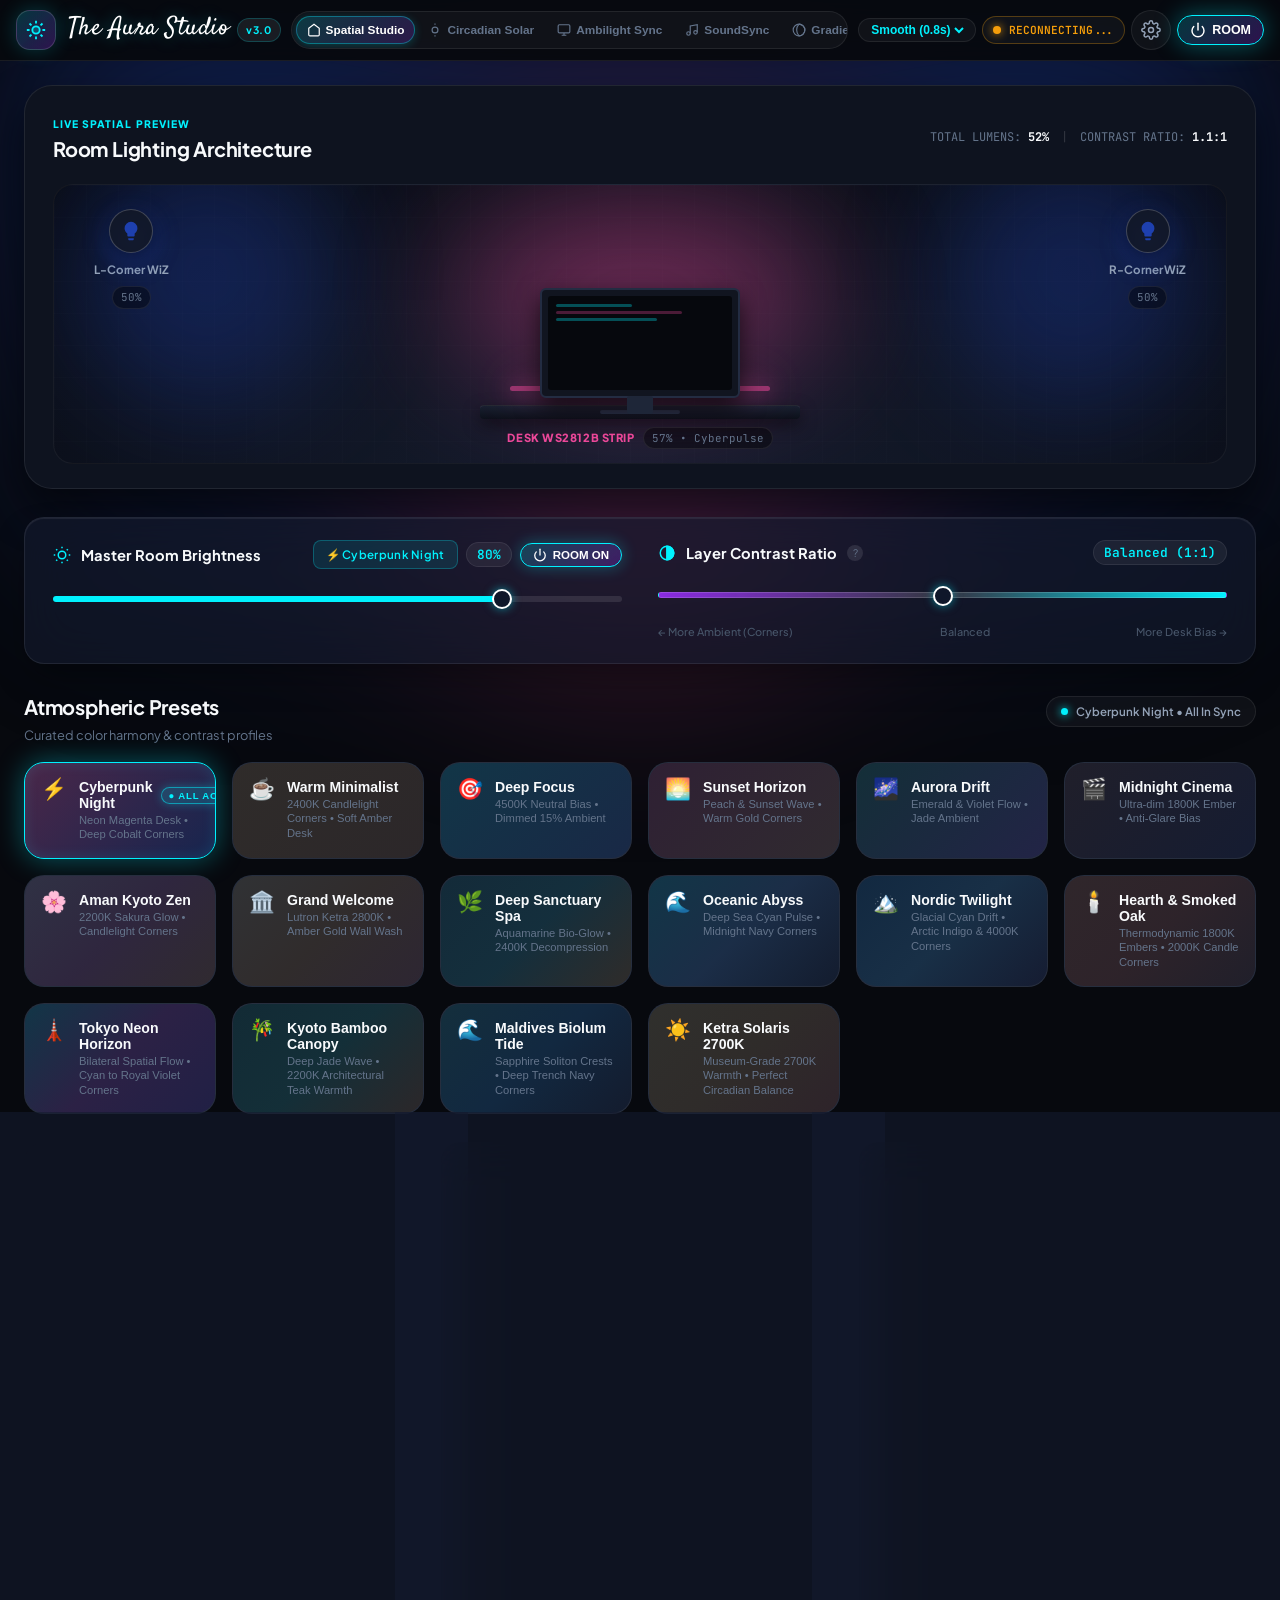
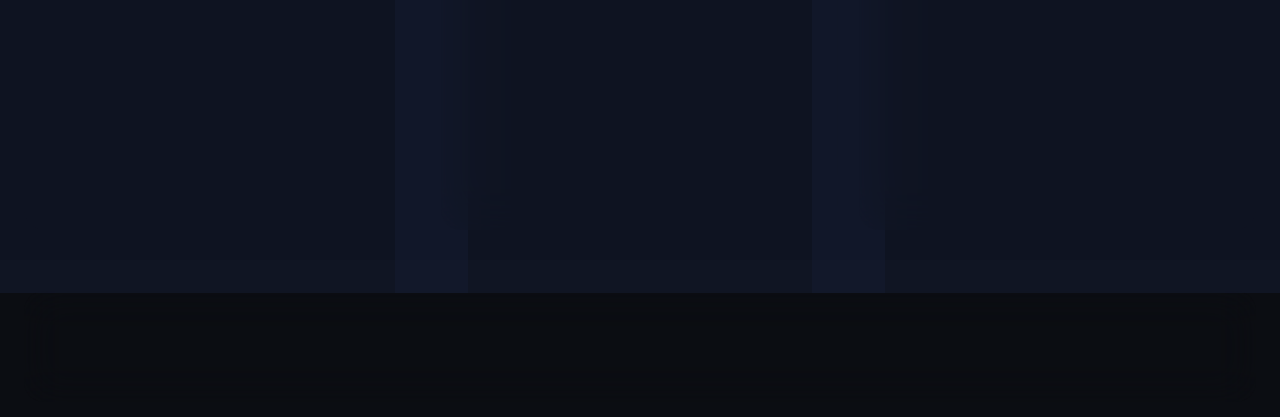
==== firmware/data/index.html @ 7df58565 "fix(mobile): optimize iPhone PWA & Home Screen web app layout, safe areas, and dock stability (v02.0" ====
<!DOCTYPE html>
<html lang="en">

<head>
  <meta charset="UTF-8">
  <meta name="viewport"
    content="width=device-width, initial-scale=1.0, maximum-scale=1.0, user-scalable=no, viewport-fit=cover">
  <meta name="apple-mobile-web-app-capable" content="yes">
  <meta name="apple-mobile-web-app-status-bar-style" content="black-translucent">
  <meta name="apple-mobile-web-app-title" content="The Aura Studio">
  <meta name="mobile-web-app-capable" content="yes">
  <meta name="format-detection" content="telephone=no">
  <meta name="theme-color" content="#07090e">
  <link rel="apple-touch-icon" href="apple-touch-icon.png">
  <link rel="apple-touch-icon-precomposed" href="apple-touch-icon-precomposed.png">
  <link rel="icon" type="image/png" sizes="192x192" href="icon-192.png">
  <link rel="manifest" href="manifest.json">
  <title>The Aura Studio // Luxury Smart Lighting Architecture</title>
  <meta name="description"
    content="The Aura Studio: Production-level smart home lighting architecture and spatial controller for ESP32 WS2812B desk strip and Philips WiZ corner bulbs. Designed by Sandy.">
  <link rel="preconnect" href="https://fonts.googleapis.com">
  <link rel="preconnect" href="https://fonts.gstatic.com" crossorigin>
  <link
    href="https://fonts.googleapis.com/css2?family=Plus+Jakarta+Sans:wght@300;400;500;600;700;800&family=JetBrains+Mono:wght@400;500;600&family=Satisfy&display=swap"
    rel="stylesheet">
  <link rel="stylesheet" href="style.css?v=02.00.001">
</head>

<body class="theme-obsidian">
  <!-- Dynamic Ambient Backdrop Glow -->
  <div id="ambient-backdrop" class="ambient-backdrop" aria-hidden="true"></div>

  <!-- Header / Navigation Bar -->
  <header class="app-header">
    <div class="brand">
      <div class="logo-mark">
        <svg viewBox="0 0 24 24" fill="none" stroke="currentColor" stroke-width="2">
          <circle cx="12" cy="12" r="4" fill="currentColor" fill-opacity="0.2" />
          <path
            d="M12 2v3m0 14v3M2 12h3m14 0h3M4.93 4.93l2.12 2.12m9.9 9.9l2.12 2.12M4.93 19.07l2.12-2.12m9.9-9.9l2.12-2.12" />
        </svg>
      </div>
      <div class="brand-text">
        <h1 class="brand-title"><span class="brand-title-text">The Aura Studio</span> <span
            class="badge-version">v3.0</span></h1>
        <p class="brand-subtitle">Spatial Lighting Architecture &bull; Designed by Sandy</p>
      </div>
    </div>

    <!-- Center Navigation Tabs for High-End Suites -->
    <nav class="suite-nav" aria-label="Feature Suites">
      <button class="suite-tab active" data-tab="studio">
        <svg viewBox="0 0 24 24" fill="none" stroke="currentColor" stroke-width="2">
          <path d="M3 9l9-7 9 7v11a2 2 0 0 1-2 2H5a2 2 0 0 1-2-2z"></path>
        </svg>
        <span class="tab-label-full">Spatial Studio</span>
        <span class="tab-label-short">Studio</span>
      </button>
      <button class="suite-tab" data-tab="circadian">
        <svg viewBox="0 0 24 24" fill="none" stroke="currentColor" stroke-width="2">
          <circle cx="12" cy="12" r="5"></circle>
          <line x1="12" y1="1" x2="12" y2="3"></line>
          <line x1="12" y1="21" x2="12" y2="23"></line>
        </svg>
        <span class="tab-label-full">Circadian Solar</span>
        <span class="tab-label-short">Circadian</span>
      </button>
      <button class="suite-tab" data-tab="ambilight">
        <svg viewBox="0 0 24 24" fill="none" stroke="currentColor" stroke-width="2">
          <rect x="2" y="3" width="20" height="14" rx="2" ry="2"></rect>
          <line x1="8" y1="21" x2="16" y2="21"></line>
          <line x1="12" y1="17" x2="12" y2="21"></line>
        </svg>
        <span class="tab-label-full">Ambilight Sync</span>
        <span class="tab-label-short">Ambilight</span>
      </button>
      <button class="suite-tab" data-tab="soundsync">
        <svg viewBox="0 0 24 24" fill="none" stroke="currentColor" stroke-width="2">
          <path d="M9 18V5l12-2v13"></path>
          <circle cx="6" cy="18" r="3"></circle>
          <circle cx="18" cy="16" r="3"></circle>
        </svg>
        <span class="tab-label-full">SoundSync</span>
        <span class="tab-label-short">Sound</span>
      </button>
      <button class="suite-tab" data-tab="gradients">
        <svg viewBox="0 0 24 24" fill="none" stroke="currentColor" stroke-width="2">
          <circle cx="12" cy="12" r="10"></circle>
          <path d="M12 2a14.5 14.5 0 0 0 0 20 10 10 0 0 0 0-20"></path>
        </svg>
        <span class="tab-label-full">Gradient Lab</span>
        <span class="tab-label-short">Gradients</span>
      </button>
      <button class="suite-tab" data-tab="rhythm">
        <svg viewBox="0 0 24 24" fill="none" stroke="currentColor" stroke-width="2">
          <circle cx="12" cy="12" r="10"></circle>
          <polyline points="12 6 12 12 16 14"></polyline>
        </svg>
        <span class="tab-label-full">Focus Rhythm</span>
        <span class="tab-label-short">Focus</span>
      </button>
    </nav>

    <div class="header-status-panel">
      <!-- Transition Timing Preset -->
      <div class="transition-pill-wrap" title="Lutron Ketra-style Smooth Transition Duration">
        <span class="pill-label">FADE:</span>
        <select id="select-transition-speed" class="pill-select">
          <option value="0">Instant (0s)</option>
          <option value="400">Snappy (0.4s)</option>
          <option value="800" selected>Smooth (0.8s)</option>
          <option value="2500">Cinema (2.5s)</option>
          <option value="8000">Sunset (8s)</option>
        </select>
      </div>

      <!-- Connection Status Badge -->
      <div id="connection-badge" class="status-chip connected" title="ESP32 Hub Connection">
        <span class="status-dot"></span>
        <span id="connection-text" class="status-label">ESP32 ONLINE</span>
      </div>

      <!-- Settings / WiZ Scanner Button -->
      <button id="btn-open-settings" class="icon-btn" aria-label="Open WiZ Discovery and Network Settings">
        <svg viewBox="0 0 24 24" fill="none" stroke="currentColor" stroke-width="1.8" stroke-linecap="round"
          stroke-linejoin="round">
          <circle cx="12" cy="12" r="3"></circle>
          <path
            d="M19.4 15a1.65 1.65 0 0 0 .33 1.82l.06.06a2 2 0 0 1 0 2.83 2 2 0 0 1-2.83 0l-.06-.06a1.65 1.65 0 0 0-1.82-.33 1.65 1.65 0 0 0-1 1.51V21a2 2 0 0 1-2 2 2 2 0 0 1-2-2v-.09A1.65 1.65 0 0 0 9 19.4a1.65 1.65 0 0 0-1.82.33l-.06.06a2 2 0 0 1-2.83 0 2 2 0 0 1 0-2.83l.06-.06a1.65 1.65 0 0 0 .33-1.82 1.65 1.65 0 0 0-1.51-1H3a2 2 0 0 1-2-2 2 2 0 0 1 2-2h.09A1.65 1.65 0 0 0 4.6 9a1.65 1.65 0 0 0-.33-1.82l-.06-.06a2 2 0 0 1 0-2.83 2 2 0 0 1 2.83 0l.06.06a1.65 1.65 0 0 0 1.82.33H9a1.65 1.65 0 0 0 1-1.51V3a2 2 0 0 1 2-2 2 2 0 0 1 2 2v.09a1.65 1.65 0 0 0 1 1.51 1.65 1.65 0 0 0 1.82-.33l.06-.06a2 2 0 0 1 2.83 0 2 2 0 0 1 0 2.83l-.06.06a1.65 1.65 0 0 0-.33 1.82V9a1.65 1.65 0 0 0 1.51 1H21a2 2 0 0 1 2 2 2 2 0 0 1-2 2h-.09a1.65 1.65 0 0 0-1.51 1z">
          </path>
        </svg>
      </button>

      <!-- Master Power Button -->
      <button id="btn-master-power" class="master-power-btn active" aria-label="Toggle All Lights">
        <svg viewBox="0 0 24 24" fill="none" stroke="currentColor" stroke-width="2.2" stroke-linecap="round"
          stroke-linejoin="round">
          <path d="M18.36 6.64a9 9 0 1 1-12.73 0"></path>
          <line x1="12" y1="2" x2="12" y2="12"></line>
        </svg>
        <span>ROOM</span>
      </button>
    </div>
  </header>

  <!-- Main Container -->
  <main class="app-layout">

    <!-- ====================================================================
         VIEW 1: SPATIAL STUDIO (Primary Architectural Room View)
         ==================================================================== -->
    <div id="view-studio" class="tab-view active">
      <!-- Top Section: Interactive Spatial Room Visualizer -->
      <section class="spatial-card" aria-label="Spatial Room Lighting Preview">
        <div class="spatial-header">
          <div class="spatial-title-group">
            <span class="spatial-badge">LIVE SPATIAL PREVIEW</span>
            <h2 class="section-title">Room Lighting Architecture</h2>
          </div>
          <div class="spatial-telemetry">
            <span id="telemetry-lux" class="mono-stat">TOTAL LUMENS: <strong>84%</strong></span>
            <span class="stat-divider">|</span>
            <span id="telemetry-contrast" class="mono-stat">CONTRAST RATIO: <strong>1.4:1</strong></span>
          </div>
        </div>

        <!-- Interactive 2.5D Room Viewport -->
        <div id="room-viewport" class="room-viewport">
          <!-- Room Walls & Corner Auras -->
          <div class="room-back-wall"></div>
          <div id="glow-corner-left" class="corner-aura aura-left"></div>
          <div id="glow-corner-right" class="corner-aura aura-right"></div>
          <div id="glow-desk-bias" class="desk-bias-aura"></div>

          <!-- Left WiZ Fixture -->
          <div id="fixture-wiz-left" class="room-fixture fixture-left" data-device="wiz-left">
            <div class="fixture-glow-source"></div>
            <div class="fixture-icon">
              <svg viewBox="0 0 24 24" fill="currentColor">
                <path
                  d="M12 2a7 7 0 0 0-7 7c0 2.38 1.19 4.47 3 5.74V17a1 1 0 0 0 1 1h6a1 1 0 0 0 1-1v-2.26c1.81-1.27 3-3.36 3-5.74a7 7 0 0 0-7-7zM9 21a1 1 0 0 0 1 1h4a1 1 0 0 0 1-1v-1H9v1z" />
              </svg>
            </div>
            <span class="fixture-label">L-Corner WiZ</span>
            <span id="badge-wiz-left-val" class="fixture-value">75%</span>
          </div>

          <!-- Right WiZ Fixture -->
          <div id="fixture-wiz-right" class="room-fixture fixture-right" data-device="wiz-right">
            <div class="fixture-glow-source"></div>
            <div class="fixture-icon">
              <svg viewBox="0 0 24 24" fill="currentColor">
                <path
                  d="M12 2a7 7 0 0 0-7 7c0 2.38 1.19 4.47 3 5.74V17a1 1 0 0 0 1 1h6a1 1 0 0 0 1-1v-2.26c1.81-1.27 3-3.36 3-5.74a7 7 0 0 0-7-7zM9 21a1 1 0 0 0 1 1h4a1 1 0 0 0 1-1v-1H9v1z" />
              </svg>
            </div>
            <span class="fixture-label">R-Corner WiZ</span>
            <span id="badge-wiz-right-val" class="fixture-value">75%</span>
          </div>

          <!-- Center Desk Setup (Monitor + WS2812B Strip) -->
          <div id="fixture-desk" class="room-desk-station" data-device="desk-strip">
            <div class="monitor-frame">
              <div class="monitor-screen">
                <div class="screen-code-lines">
                  <span class="line-1"></span>
                  <span class="line-2"></span>
                  <span class="line-3"></span>
                </div>
              </div>
              <div class="monitor-stand"></div>
            </div>
            <!-- Addressable Strip Representation -->
            <div id="virtual-led-strip" class="virtual-led-strip" title="WS2812B Strip: LED 1 [0] (Left Lamp) ➔ LED 60 [59] (Right Lamp)"></div>
            <div class="desk-surface">
              <div class="keyboard-mock"></div>
            </div>
            <div class="fixture-tag">
              <span class="tag-title">DESK WS2812B STRIP</span>
              <span id="badge-desk-val" class="fixture-value">85% • Cyberpulse</span>
            </div>
          </div>
        </div>
      </section>

      <!-- Master Controls: Master Dimmer & Contrast Ratio -->
      <section class="master-controls-bar glass-panel">
        <div class="master-control-group">
          <div class="control-header">
            <div class="control-label-wrap">
              <svg class="control-icon" viewBox="0 0 24 24" fill="none" stroke="currentColor" stroke-width="2">
                <circle cx="12" cy="12" r="5"></circle>
                <line x1="12" y1="1" x2="12" y2="3"></line>
                <line x1="12" y1="21" x2="12" y2="23"></line>
                <line x1="4.22" y1="4.22" x2="5.64" y2="5.64"></line>
                <line x1="18.36" y1="18.36" x2="19.78" y2="19.78"></line>
                <line x1="1" y1="12" x2="3" y2="12"></line>
                <line x1="21" y1="12" x2="23" y2="12"></line>
                <line x1="4.22" y1="19.78" x2="5.64" y2="18.36"></line>
                <line x1="18.36" y1="5.64" x2="19.78" y2="4.22"></line>
              </svg>
              <span class="control-title">Master Room Brightness</span>
            </div>
            <div class="master-header-actions">
              <span id="hero-atmosphere-badge" class="hero-atmosphere-badge">⚡ Cyberpunk Night</span>
              <span id="val-master-brightness" class="control-val-badge">80%</span>
              <button type="button" id="btn-room-power-card" class="room-power-pill active" title="Toggle Room Power"
                aria-label="Toggle Room Lighting">
                <svg viewBox="0 0 24 24" fill="none" stroke="currentColor" stroke-width="2.2" stroke-linecap="round"
                  stroke-linejoin="round">
                  <path d="M18.36 6.64a9 9 0 1 1-12.73 0"></path>
                  <line x1="12" y1="2" x2="12" y2="12"></line>
                </svg>
                <span id="label-room-power-card">ROOM ON</span>
              </button>
            </div>
          </div>
          <div class="slider-wrapper">
            <input type="range" id="slider-master-brightness" class="custom-range" min="0" max="100" value="80"
              aria-label="Master Room Brightness">
          </div>
        </div>

        <div class="master-control-group">
          <div class="control-header">
            <div class="control-label-wrap">
              <svg class="control-icon" viewBox="0 0 24 24" fill="none" stroke="currentColor" stroke-width="2">
                <circle cx="12" cy="12" r="9"></circle>
                <path d="M12 3v18"></path>
                <path d="M12 3a9 9 0 0 1 0 18z" fill="currentColor"></path>
              </svg>
              <span class="control-title">Layer Contrast Ratio</span>
              <span class="tooltip-hint"
                title="Balances the ratio between ambient wall bounce (Corner WiZ) and direct desk bias lighting.">?</span>
            </div>
            <span id="val-master-contrast" class="control-val-badge">Balanced (1:1)</span>
          </div>
          <div class="slider-wrapper">
            <input type="range" id="slider-master-contrast" class="custom-range range-bipolar" min="-50" max="50"
              value="0" aria-label="Layer Contrast Ratio">
            <div class="slider-sublabels">
              <span>&larr; More Ambient (Corners)</span>
              <span>Balanced</span>
              <span>More Desk Bias &rarr;</span>
            </div>
          </div>
        </div>
      </section>

      <!-- Curated Aesthetic Mood Scenes (One-Tap Presets) -->
      <section class="scenes-deck" aria-label="Aesthetic Lighting Presets">
        <div class="deck-header">
          <div class="deck-header-left">
            <h2 class="section-title">Atmospheric Presets</h2>
            <span class="deck-subtitle">Curated color harmony &amp; contrast profiles</span>
          </div>
          <div id="deck-active-status" class="deck-active-status">
            <span class="active-status-dot"></span>
            <span id="deck-active-label" class="deck-active-label">Cyberpunk Night &bull; All In Sync</span>
          </div>
        </div>
        <div class="scenes-grid">
          <!-- Preset 1: Cyberpunk -->
          <button class="scene-card active" data-preset="cyberpunk" id="scene-cyberpunk">
            <div class="scene-gradient scene-grad-cyberpunk"></div>
            <div class="scene-content">
              <div class="scene-icon">⚡</div>
              <div class="scene-info">
                <div class="scene-title-row">
                  <h3 class="scene-name">Cyberpunk Night</h3>
                  <span class="scene-match-badge badge-all">● ALL ACTIVE</span>
                </div>
                <p class="scene-desc">Neon Magenta Desk &bull; Deep Cobalt Corners</p>
              </div>
            </div>
          </button>

          <!-- Preset 2: Warm Minimalist -->
          <button class="scene-card" data-preset="warm-minimal" id="scene-warm-minimal">
            <div class="scene-gradient scene-grad-warm"></div>
            <div class="scene-content">
              <div class="scene-icon">☕</div>
              <div class="scene-info">
                <div class="scene-title-row">
                  <h3 class="scene-name">Warm Minimalist</h3>
                  <span class="scene-match-badge hidden"></span>
                </div>
                <p class="scene-desc">2400K Candlelight Corners &bull; Soft Amber Desk</p>
              </div>
            </div>
          </button>

          <!-- Preset 3: Deep Focus -->
          <button class="scene-card" data-preset="deep-focus" id="scene-deep-focus">
            <div class="scene-gradient scene-grad-focus"></div>
            <div class="scene-content">
              <div class="scene-icon">🎯</div>
              <div class="scene-info">
                <div class="scene-title-row">
                  <h3 class="scene-name">Deep Focus</h3>
                  <span class="scene-match-badge hidden"></span>
                </div>
                <p class="scene-desc">4500K Neutral Bias &bull; Dimmed 15% Ambient</p>
              </div>
            </div>
          </button>

          <!-- Preset 4: Sunset Horizon -->
          <button class="scene-card" data-preset="sunset" id="scene-sunset">
            <div class="scene-gradient scene-grad-sunset"></div>
            <div class="scene-content">
              <div class="scene-icon">🌅</div>
              <div class="scene-info">
                <div class="scene-title-row">
                  <h3 class="scene-name">Sunset Horizon</h3>
                  <span class="scene-match-badge hidden"></span>
                </div>
                <p class="scene-desc">Peach & Sunset Wave &bull; Warm Gold Corners</p>
              </div>
            </div>
          </button>

          <!-- Preset 5: Aurora Borealis -->
          <button class="scene-card" data-preset="aurora" id="scene-aurora">
            <div class="scene-gradient scene-grad-aurora"></div>
            <div class="scene-content">
              <div class="scene-icon">🌌</div>
              <div class="scene-info">
                <div class="scene-title-row">
                  <h3 class="scene-name">Aurora Drift</h3>
                  <span class="scene-match-badge hidden"></span>
                </div>
                <p class="scene-desc">Emerald &amp; Violet Flow &bull; Jade Ambient</p>
              </div>
            </div>
          </button>

          <!-- Preset 6: Midnight Cinema -->
          <button class="scene-card" data-preset="cinema" id="scene-cinema">
            <div class="scene-gradient scene-grad-cinema"></div>
            <div class="scene-content">
              <div class="scene-icon">🎬</div>
              <div class="scene-info">
                <div class="scene-title-row">
                  <h3 class="scene-name">Midnight Cinema</h3>
                  <span class="scene-match-badge hidden"></span>
                </div>
                <p class="scene-desc">Ultra-dim 1800K Ember &bull; Anti-Glare Bias</p>
              </div>
            </div>
          </button>

          <!-- Preset 7: Aman Kyoto Zen Sanctuary -->
          <button class="scene-card" data-preset="zen-sanctuary" id="scene-zen-sanctuary">
            <div class="scene-gradient scene-grad-zen"></div>
            <div class="scene-content">
              <div class="scene-icon">🌸</div>
              <div class="scene-info">
                <div class="scene-title-row">
                  <h3 class="scene-name">Aman Kyoto Zen</h3>
                  <span class="scene-match-badge hidden"></span>
                </div>
                <p class="scene-desc">2200K Sakura Glow &bull; Candlelight Corners</p>
              </div>
            </div>
          </button>

          <!-- Preset 8: Grand Welcome (Lutron Ketra) -->
          <button class="scene-card" data-preset="grand-welcome" id="scene-grand-welcome">
            <div class="scene-gradient scene-grad-welcome"></div>
            <div class="scene-content">
              <div class="scene-icon">🏛️</div>
              <div class="scene-info">
                <div class="scene-title-row">
                  <h3 class="scene-name">Grand Welcome</h3>
                  <span class="scene-match-badge hidden"></span>
                </div>
                <p class="scene-desc">Lutron Ketra 2800K &bull; Amber Gold Wall Wash</p>
              </div>
            </div>
          </button>

          <!-- Preset 9: Deep Sanctuary Spa -->
          <button class="scene-card" data-preset="bio-spa" id="scene-bio-spa">
            <div class="scene-gradient scene-grad-spa"></div>
            <div class="scene-content">
              <div class="scene-icon">🌿</div>
              <div class="scene-info">
                <div class="scene-title-row">
                  <h3 class="scene-name">Deep Sanctuary Spa</h3>
                  <span class="scene-match-badge hidden"></span>
                </div>
                <p class="scene-desc">Aquamarine Bio-Glow &bull; 2400K Decompression</p>
              </div>
            </div>
          </button>

          <!-- Preset 10: Oceanic Abyss -->
          <button class="scene-card" data-preset="ocean-abyss" id="scene-ocean-abyss">
            <div class="scene-gradient scene-grad-ocean"></div>
            <div class="scene-content">
              <div class="scene-icon">🌊</div>
              <div class="scene-info">
                <div class="scene-title-row">
                  <h3 class="scene-name">Oceanic Abyss</h3>
                  <span class="scene-match-badge hidden"></span>
                </div>
                <p class="scene-desc">Deep Sea Cyan Pulse &bull; Midnight Navy Corners</p>
              </div>
            </div>
          </button>

          <!-- Preset 11: Nordic Twilight -->
          <button class="scene-card" data-preset="nordic-twilight" id="scene-nordic-twilight">
            <div class="scene-gradient scene-grad-nordic"></div>
            <div class="scene-content">
              <div class="scene-icon">🏔️</div>
              <div class="scene-info">
                <div class="scene-title-row">
                  <h3 class="scene-name">Nordic Twilight</h3>
                  <span class="scene-match-badge hidden"></span>
                </div>
                <p class="scene-desc">Glacial Cyan Drift &bull; Arctic Indigo &amp; 4000K Corners</p>
              </div>
            </div>
          </button>

          <!-- Preset 12: Hearth & Smoked Oak -->
          <button class="scene-card" data-preset="ember-candle" id="scene-ember-candle">
            <div class="scene-gradient scene-grad-hearth"></div>
            <div class="scene-content">
              <div class="scene-icon">🕯️</div>
              <div class="scene-info">
                <div class="scene-title-row">
                  <h3 class="scene-name">Hearth &amp; Smoked Oak</h3>
                  <span class="scene-match-badge hidden"></span>
                </div>
                <p class="scene-desc">Thermodynamic 1800K Embers &bull; 2000K Candle Corners</p>
              </div>
            </div>
          </button>

          <!-- Preset 13: Tokyo Neon Horizon -->
          <button class="scene-card" data-preset="tokyo-dusk" id="scene-tokyo-dusk">
            <div class="scene-gradient scene-grad-tokyo"></div>
            <div class="scene-content">
              <div class="scene-icon">🗼</div>
              <div class="scene-info">
                <div class="scene-title-row">
                  <h3 class="scene-name">Tokyo Neon Horizon</h3>
                  <span class="scene-match-badge hidden"></span>
                </div>
                <p class="scene-desc">Bilateral Spatial Flow &bull; Cyan to Royal Violet Corners</p>
              </div>
            </div>
          </button>

          <!-- Preset 14: Kyoto Bamboo Canopy -->
          <button class="scene-card" data-preset="emerald-rainforest" id="scene-emerald-rainforest">
            <div class="scene-gradient scene-grad-rainforest"></div>
            <div class="scene-content">
              <div class="scene-icon">🎋</div>
              <div class="scene-info">
                <div class="scene-title-row">
                  <h3 class="scene-name">Kyoto Bamboo Canopy</h3>
                  <span class="scene-match-badge hidden"></span>
                </div>
                <p class="scene-desc">Deep Jade Wave &bull; 2200K Architectural Teak Warmth</p>
              </div>
            </div>
          </button>

          <!-- Preset 15: Maldives Bioluminescent Tide -->
          <button class="scene-card" data-preset="maldives-biolum" id="scene-maldives-biolum">
            <div class="scene-gradient scene-grad-maldives"></div>
            <div class="scene-content">
              <div class="scene-icon">🌊</div>
              <div class="scene-info">
                <div class="scene-title-row">
                  <h3 class="scene-name">Maldives Biolum Tide</h3>
                  <span class="scene-match-badge hidden"></span>
                </div>
                <p class="scene-desc">Sapphire Soliton Crests &bull; Deep Trench Navy Corners</p>
              </div>
            </div>
          </button>

          <!-- Preset 16: Ketra Solaris 2700K -->
          <button class="scene-card" data-preset="solaris-golden" id="scene-solaris-golden">
            <div class="scene-gradient scene-grad-solaris"></div>
            <div class="scene-content">
              <div class="scene-icon">☀️</div>
              <div class="scene-info">
                <div class="scene-title-row">
                  <h3 class="scene-name">Ketra Solaris 2700K</h3>
                  <span class="scene-match-badge hidden"></span>
                </div>
                <p class="scene-desc">Museum-Grade 2700K Warmth &bull; Perfect Circadian Balance</p>
              </div>
            </div>
          </button>
        </div>
      </section>

      <!-- Detailed Device Control Matrix (3 Channels) -->
      <section class="device-matrix" aria-label="Individual Light Control">

        <!-- CARD 1: WS2812B Desk Strip (ESP32 Direct Driver) -->
        <article class="device-card glass-panel" id="card-desk-strip">
          <div class="card-header">
            <div class="device-identity">
              <div class="device-chip chip-esp32">ESP32 GPIO 16</div>
              <h3 class="device-name">Desk WS2812B Strip</h3>
              <p class="device-type">Addressable Bias Lighting (60 LEDs)</p>
            </div>
            <label class="toggle-switch" aria-label="Toggle Desk Strip Power">
              <input type="checkbox" id="toggle-desk-power" checked>
              <span class="toggle-slider"></span>
            </label>
          </div>

          <div class="card-body">
            <!-- Brightness -->
            <div class="control-row">
              <div class="row-header">
                <span class="row-label">Brightness</span>
                <span id="val-desk-brightness" class="row-val">85%</span>
              </div>
              <input type="range" id="slider-desk-brightness" class="custom-range" min="0" max="100" value="85"
                aria-label="Desk Strip Brightness">
            </div>

            <!-- Animation Mode Selector -->
            <div class="control-row">
              <div class="row-header">
                <span class="row-label">Lighting Animation</span>
              </div>
              <div class="segmented-effects" id="effects-selector">
                <button class="effect-chip" data-effect="solid">Solid</button>
                <button class="effect-chip" data-effect="breathe">Breathe</button>
                <button class="effect-chip active" data-effect="cyberpulse">Cyberpulse</button>
                <button class="effect-chip" data-effect="sunset-wave">Wave</button>
                <button class="effect-chip" data-effect="aurora">Aurora</button>
                <button class="effect-chip" data-effect="fire">Candle Fire</button>
                <button class="effect-chip" data-effect="spatial-flow">Spatial Flow</button>
                <button class="effect-chip" data-effect="celestial-drift">Celestial Drift</button>
                <button class="effect-chip" data-effect="ember-hearth">Ember Hearth</button>
                <button class="effect-chip" data-effect="chromatic-prism">Prism Refract</button>
                <button class="effect-chip" data-effect="bioluminescent-tide">Biolum Tide</button>
                <button class="effect-chip" data-effect="nordic-aurora">Nordic Aurora</button>
                <button class="effect-chip" data-effect="test-cycle" style="color:var(--accent-cyan); font-weight:600">⚡
                  Test</button>
              </div>
            </div>

            <!-- Primary Color & Hue Spectrum Bar + Top Choices Matrix -->
            <div class="control-row">
              <div class="row-header">
                <span class="row-label">Primary Color &amp; Hue Spectrum</span>
                <div class="color-badge-group">
                  <span id="val-desk-hue" class="row-val-sub">330&deg; Hue</span>
                  <span id="val-desk-hex" class="row-val mono">#EC4899</span>
                </div>
              </div>

              <!-- Continuous Rainbow Hue Bar -->
              <div class="hue-slider-wrap">
                <input type="range" id="slider-desk-hue" class="custom-range hue-range" min="0" max="360" value="330"
                  aria-label="Desk Strip Color Hue Spectrum">
                <div class="hue-gradient-markers">
                  <span>0&deg; (Red)</span>
                  <span>60&deg;</span>
                  <span>120&deg; (Green)</span>
                  <span>180&deg;</span>
                  <span>240&deg; (Blue)</span>
                  <span>300&deg;</span>
                  <span>360&deg;</span>
                </div>
              </div>

              <!-- Top Color Choices Matrix & Custom Color Wheel -->
              <div class="color-matrix-panel">
                <div class="custom-picker-cell" title="Open Custom Color Picker">
                  <input type="color" id="picker-desk-color" class="native-color-picker" value="#ec4899"
                    aria-label="Desk Strip Custom Color Wheel">
                  <span class="picker-custom-label">CUSTOM</span>
                </div>
                <div class="top-colors-grid" id="desk-swatches">
                  <button class="swatch-dot active" data-color="#ec4899" style="--c:#ec4899; background:#ec4899"
                    title="Cyber Magenta (#ec4899)"></button>
                  <button class="swatch-dot" data-color="#00f2fe" style="--c:#00f2fe; background:#00f2fe"
                    title="Electric Cyan (#00f2fe)"></button>
                  <button class="swatch-dot" data-color="#8a2be2" style="--c:#8a2be2; background:#8a2be2"
                    title="Royal Violet (#8a2be2)"></button>
                  <button class="swatch-dot" data-color="#1e40af" style="--c:#1e40af; background:#1e40af"
                    title="Deep Cobalt (#1e40af)"></button>
                  <button class="swatch-dot" data-color="#10b981" style="--c:#10b981; background:#10b981"
                    title="Emerald Glow (#10b981)"></button>
                  <button class="swatch-dot" data-color="#f59e0b" style="--c:#f59e0b; background:#f59e0b"
                    title="Warm Amber (#f59e0b)"></button>
                  <button class="swatch-dot" data-color="#ef4444" style="--c:#ef4444; background:#ef4444"
                    title="Crimson Ruby (#ef4444)"></button>
                  <button class="swatch-dot" data-color="#fb7185" style="--c:#fb7185; background:#fb7185"
                    title="Sunset Coral (#fb7185)"></button>
                  <button class="swatch-dot" data-color="#0284c7" style="--c:#0284c7; background:#0284c7"
                    title="Sky Cerulean (#0284c7)"></button>
                  <button class="swatch-dot" data-color="#ff9329" style="--c:#ff9329; background:#ff9329"
                    title="Candle Flame 2000K (#ff9329)"></button>
                  <button class="swatch-dot" data-color="#ffa757" style="--c:#ffa757; background:#ffa757"
                    title="Soft Warm 2700K (#ffa757)"></button>
                  <button class="swatch-dot" data-color="#ffffff" style="--c:#ffffff; background:#ffffff"
                    title="Studio Daylight (#ffffff)"></button>
                </div>
              </div>
            </div>

            <!-- Animation Speed & Intensity Sliders -->
            <div class="control-row-grid">
              <div class="grid-col">
                <div class="row-header">
                  <span class="row-label">Speed</span>
                  <span id="val-desk-speed" class="row-val">60%</span>
                </div>
                <input type="range" id="slider-desk-speed" class="custom-range" min="10" max="100" value="60"
                  aria-label="Effect Speed">
              </div>
              <div class="grid-col">
                <div class="row-header">
                  <span class="row-label">Spread</span>
                  <span id="val-desk-intensity" class="row-val">75%</span>
                </div>
                <input type="range" id="slider-desk-intensity" class="custom-range" min="10" max="100" value="75"
                  aria-label="Effect Intensity">
              </div>
            </div>
          </div>
        </article>

        <!-- CARD 2: Left Corner Philips WiZ Bulb -->
        <article class="device-card glass-panel" id="card-wiz-left">
          <div class="card-header">
            <div class="device-identity">
              <div class="device-chip chip-wiz">WiZ UDP: <span id="ip-display-wiz-left">192.168.1.101</span></div>
              <h3 class="device-name">Left Corner WiZ Bulb</h3>
              <p class="device-type">Corner Ambient Wall Wash</p>
            </div>
            <label class="toggle-switch" aria-label="Toggle Left Bulb Power">
              <input type="checkbox" id="toggle-wiz-left-power" checked>
              <span class="toggle-slider"></span>
            </label>
          </div>

          <div class="card-body">
            <!-- Brightness -->
            <div class="control-row">
              <div class="row-header">
                <span class="row-label">Brightness</span>
                <span id="val-wiz-left-brightness" class="row-val">75%</span>
              </div>
              <input type="range" id="slider-wiz-left-brightness" class="custom-range" min="0" max="100" value="75"
                aria-label="Left Bulb Brightness">
            </div>

            <!-- Color Mode Toggle: RGB vs White Spectrum -->
            <div class="mode-tab-group">
              <button class="mode-tab active" data-device="wiz-left" data-mode="rgb">RGB Color</button>
              <button class="mode-tab" data-device="wiz-left" data-mode="cct">White Kelvin</button>
            </div>

            <!-- Mode A: RGB Color Picker & Top Choices Matrix -->
            <div class="mode-view mode-rgb" id="view-wiz-left-rgb">
              <div class="row-header">
                <span class="row-label">Color Hue Spectrum &amp; Top Choices</span>
                <div class="color-badge-group">
                  <span id="val-wiz-left-hue" class="row-val-sub">226&deg; Hue</span>
                  <span id="val-wiz-left-hex" class="row-val mono">#1E40AF</span>
                </div>
              </div>

              <!-- Continuous Rainbow Hue Bar -->
              <div class="hue-slider-wrap">
                <input type="range" id="slider-wiz-left-hue" class="custom-range hue-range" min="0" max="360"
                  value="226" aria-label="Left Bulb Color Hue Spectrum">
                <div class="hue-gradient-markers">
                  <span>0&deg; (Red)</span>
                  <span>60&deg;</span>
                  <span>120&deg; (Green)</span>
                  <span>180&deg;</span>
                  <span>240&deg; (Blue)</span>
                  <span>300&deg;</span>
                  <span>360&deg;</span>
                </div>
              </div>

              <!-- Top Color Choices Matrix & Custom Color Wheel -->
              <div class="color-matrix-panel">
                <div class="custom-picker-cell" title="Open Custom Color Picker">
                  <input type="color" id="picker-wiz-left-color" class="native-color-picker" value="#1e40af"
                    aria-label="Left Bulb Custom Color Wheel">
                  <span class="picker-custom-label">CUSTOM</span>
                </div>
                <div class="top-colors-grid" id="wiz-left-swatches">
                  <button class="swatch-dot active" data-color="#1e40af" style="--c:#1e40af; background:#1e40af"
                    title="Deep Cobalt (#1e40af)"></button>
                  <button class="swatch-dot" data-color="#00f2fe" style="--c:#00f2fe; background:#00f2fe"
                    title="Electric Cyan (#00f2fe)"></button>
                  <button class="swatch-dot" data-color="#8a2be2" style="--c:#8a2be2; background:#8a2be2"
                    title="Royal Violet (#8a2be2)"></button>
                  <button class="swatch-dot" data-color="#ec4899" style="--c:#ec4899; background:#ec4899"
                    title="Cyber Magenta (#ec4899)"></button>
                  <button class="swatch-dot" data-color="#10b981" style="--c:#10b981; background:#10b981"
                    title="Emerald Glow (#10b981)"></button>
                  <button class="swatch-dot" data-color="#f59e0b" style="--c:#f59e0b; background:#f59e0b"
                    title="Warm Amber (#f59e0b)"></button>
                  <button class="swatch-dot" data-color="#ef4444" style="--c:#ef4444; background:#ef4444"
                    title="Crimson Ruby (#ef4444)"></button>
                  <button class="swatch-dot" data-color="#fb7185" style="--c:#fb7185; background:#fb7185"
                    title="Sunset Coral (#fb7185)"></button>
                  <button class="swatch-dot" data-color="#0284c7" style="--c:#0284c7; background:#0284c7"
                    title="Sky Cerulean (#0284c7)"></button>
                  <button class="swatch-dot" data-color="#ff9329" style="--c:#ff9329; background:#ff9329"
                    title="Candle Flame 2000K (#ff9329)"></button>
                  <button class="swatch-dot" data-color="#ffa757" style="--c:#ffa757; background:#ffa757"
                    title="Soft Warm 2700K (#ffa757)"></button>
                  <button class="swatch-dot" data-color="#ffffff" style="--c:#ffffff; background:#ffffff"
                    title="Studio Daylight (#ffffff)"></button>
                </div>
              </div>
            </div>

            <!-- Mode B: White Kelvin Slider -->
            <div class="mode-view mode-cct hidden" id="view-wiz-left-cct">
              <div class="row-header">
                <span class="row-label">Temperature</span>
                <span id="val-wiz-left-kelvin" class="row-val">2700K (Warm)</span>
              </div>
              <div class="kelvin-slider-wrap">
                <input type="range" id="slider-wiz-left-kelvin" class="custom-range kelvin-range" min="2200" max="6500"
                  step="50" value="2700" aria-label="Left Bulb Kelvin Temperature">
              </div>
            </div>
          </div>
        </article>

        <!-- CARD 3: Right Corner Philips WiZ Bulb -->
        <article class="device-card glass-panel" id="card-wiz-right">
          <div class="card-header">
            <div class="device-identity">
              <div class="device-chip chip-wiz">WiZ UDP: <span id="ip-display-wiz-right">192.168.1.102</span></div>
              <div class="name-with-link">
                <h3 class="device-name">Right Corner WiZ Bulb</h3>
                <button id="btn-sync-corners" class="link-btn active"
                  title="When active, changes to Left Corner mirror to Right Corner automatically">
                  <svg viewBox="0 0 24 24" fill="none" stroke="currentColor" stroke-width="2">
                    <path d="M10 13a5 5 0 0 0 7.54.54l3-3a5 5 0 0 0-7.07-7.07l-1.72 1.71"></path>
                    <path d="M14 11a5 5 0 0 0-7.54-.54l-3 3a5 5 0 0 0 7.07 7.07l1.71-1.71"></path>
                  </svg>
                  <span>SYNC CORNERS</span>
                </button>
              </div>
              <p class="device-type">Corner Ambient Wall Wash</p>
            </div>
            <label class="toggle-switch" aria-label="Toggle Right Bulb Power">
              <input type="checkbox" id="toggle-wiz-right-power" checked>
              <span class="toggle-slider"></span>
            </label>
          </div>

          <div class="card-body">
            <!-- Brightness -->
            <div class="control-row">
              <div class="row-header">
                <span class="row-label">Brightness</span>
                <span id="val-wiz-right-brightness" class="row-val">75%</span>
              </div>
              <input type="range" id="slider-wiz-right-brightness" class="custom-range" min="0" max="100" value="75"
                aria-label="Right Bulb Brightness">
            </div>

            <!-- Color Mode Toggle: RGB vs White Spectrum -->
            <div class="mode-tab-group">
              <button class="mode-tab active" data-device="wiz-right" data-mode="rgb">RGB Color</button>
              <button class="mode-tab" data-device="wiz-right" data-mode="cct">White Kelvin</button>
            </div>

            <!-- Mode A: RGB Color Picker & Top Choices Matrix -->
            <div class="mode-view mode-rgb" id="view-wiz-right-rgb">
              <div class="row-header">
                <span class="row-label">Color Hue Spectrum &amp; Top Choices</span>
                <div class="color-badge-group">
                  <span id="val-wiz-right-hue" class="row-val-sub">226&deg; Hue</span>
                  <span id="val-wiz-right-hex" class="row-val mono">#1E40AF</span>
                </div>
              </div>

              <!-- Continuous Rainbow Hue Bar -->
              <div class="hue-slider-wrap">
                <input type="range" id="slider-wiz-right-hue" class="custom-range hue-range" min="0" max="360"
                  value="226" aria-label="Right Bulb Color Hue Spectrum">
                <div class="hue-gradient-markers">
                  <span>0&deg; (Red)</span>
                  <span>60&deg;</span>
                  <span>120&deg; (Green)</span>
                  <span>180&deg;</span>
                  <span>240&deg; (Blue)</span>
                  <span>300&deg;</span>
                  <span>360&deg;</span>
                </div>
              </div>

              <!-- Top Color Choices Matrix & Custom Color Wheel -->
              <div class="color-matrix-panel">
                <div class="custom-picker-cell" title="Open Custom Color Picker">
                  <input type="color" id="picker-wiz-right-color" class="native-color-picker" value="#1e40af"
                    aria-label="Right Bulb Custom Color Wheel">
                  <span class="picker-custom-label">CUSTOM</span>
                </div>
                <div class="top-colors-grid" id="wiz-right-swatches">
                  <button class="swatch-dot active" data-color="#1e40af" style="--c:#1e40af; background:#1e40af"
                    title="Deep Cobalt (#1e40af)"></button>
                  <button class="swatch-dot" data-color="#00f2fe" style="--c:#00f2fe; background:#00f2fe"
                    title="Electric Cyan (#00f2fe)"></button>
                  <button class="swatch-dot" data-color="#8a2be2" style="--c:#8a2be2; background:#8a2be2"
                    title="Royal Violet (#8a2be2)"></button>
                  <button class="swatch-dot" data-color="#ec4899" style="--c:#ec4899; background:#ec4899"
                    title="Cyber Magenta (#ec4899)"></button>
                  <button class="swatch-dot" data-color="#10b981" style="--c:#10b981; background:#10b981"
                    title="Emerald Glow (#10b981)"></button>
                  <button class="swatch-dot" data-color="#f59e0b" style="--c:#f59e0b; background:#f59e0b"
                    title="Warm Amber (#f59e0b)"></button>
                  <button class="swatch-dot" data-color="#ef4444" style="--c:#ef4444; background:#ef4444"
                    title="Crimson Ruby (#ef4444)"></button>
                  <button class="swatch-dot" data-color="#fb7185" style="--c:#fb7185; background:#fb7185"
                    title="Sunset Coral (#fb7185)"></button>
                  <button class="swatch-dot" data-color="#0284c7" style="--c:#0284c7; background:#0284c7"
                    title="Sky Cerulean (#0284c7)"></button>
                  <button class="swatch-dot" data-color="#ff9329" style="--c:#ff9329; background:#ff9329"
                    title="Candle Flame 2000K (#ff9329)"></button>
                  <button class="swatch-dot" data-color="#ffa757" style="--c:#ffa757; background:#ffa757"
                    title="Soft Warm 2700K (#ffa757)"></button>
                  <button class="swatch-dot" data-color="#ffffff" style="--c:#ffffff; background:#ffffff"
                    title="Studio Daylight (#ffffff)"></button>
                </div>
              </div>
            </div>

            <!-- Mode B: White Kelvin Slider -->
            <div class="mode-view mode-cct hidden" id="view-wiz-right-cct">
              <div class="row-header">
                <span class="row-label">Temperature</span>
                <span id="val-wiz-right-kelvin" class="row-val">2700K (Warm)</span>
              </div>
              <div class="kelvin-slider-wrap">
                <input type="range" id="slider-wiz-right-kelvin" class="custom-range kelvin-range" min="2200" max="6500"
                  step="50" value="2700" aria-label="Right Bulb Kelvin Temperature">
              </div>
            </div>
          </div>
        </article>

      </section>
    </div>

    <!-- ====================================================================
         VIEW 2: CIRCADIAN RHYTHM & NATURAL LIGHTING (HCL)
         ==================================================================== -->
    <div id="view-circadian" class="tab-view">
      <section class="suite-feature-panel glass-panel">
        <div class="feature-panel-header">
          <div class="header-text">
            <span class="feature-badge">LUTRON KETRA &times; APPLE ADAPTIVE LIGHTING</span>
            <h2 class="suite-title">Natural Circadian Rhythm Engine</h2>
            <p class="suite-subtitle">Synchronizes color temperature and illumination lux to the natural solar cycle to
              regulate melatonin, boost daylight focus, and ease evening relaxation.</p>
          </div>
          <div class="suite-toggle-wrap">
            <span class="toggle-desc">Auto-Circadian Adaptation</span>
            <label class="toggle-switch">
              <input type="checkbox" id="toggle-circadian-auto">
              <span class="toggle-slider"></span>
            </label>
          </div>
        </div>

        <!-- Solar Curve Interactive Canvas -->
        <div class="circadian-arc-card">
          <div class="arc-header">
            <div class="time-readout">
              <span id="circadian-clock-val" class="clock-display">14:30</span>
              <span id="circadian-phase-val" class="phase-badge">Daylight Focus (5500K &bull; 90% Lux)</span>
            </div>
            <button id="btn-circadian-now" class="subtle-btn">Sync to Real Time</button>
          </div>

          <div class="timeline-visual-wrap">
            <div class="solar-curve-container">
              <svg id="solar-svg-curve" viewBox="0 0 1000 240" class="solar-svg">
                <!-- Gradients for day/night -->
                <defs>
                  <linearGradient id="solarGrad" x1="0%" y1="0%" x2="100%" y2="0%">
                    <stop offset="0%" stop-color="#ff7e29" />
                    <stop offset="25%" stop-color="#ffd599" />
                    <stop offset="50%" stop-color="#e0f2fe" />
                    <stop offset="75%" stop-color="#ffedd5" />
                    <stop offset="100%" stop-color="#ea580c" />
                  </linearGradient>
                </defs>
                <!-- Ground horizon line -->
                <line x1="0" y1="200" x2="1000" y2="200" stroke="rgba(255,255,255,0.15)" stroke-dasharray="4 4" />
                <!-- Solar bell curve path -->
                <path d="M 0 200 C 250 200, 300 40, 500 40 C 700 40, 750 200, 1000 200" fill="none"
                  stroke="url(#solarGrad)" stroke-width="4" />
                <!-- Sun marker icon -->
                <circle id="solar-sun-marker" cx="500" cy="40" r="12" fill="#ffd599"
                  filter="drop-shadow(0 0 12px #ffedd5)" />
              </svg>
            </div>
            <!-- Interactive Time Scrubber Slider -->
            <input type="range" id="slider-circadian-time" class="custom-range timeline-slider" min="0" max="1439"
              value="870" aria-label="Simulate 24-Hour Solar Timeline">
            <div class="solar-hours-markers">
              <span>00:00 (Midnight)</span>
              <span>06:00 (Dawn)</span>
              <span>12:00 (Zenith)</span>
              <span>18:00 (Golden Hour)</span>
              <span>23:59 (Deep Rest)</span>
            </div>
          </div>

          <!-- Phase Presets Grid -->
          <div class="circadian-phases-grid">
            <button class="phase-card" data-phase="dawn">
              <div class="phase-icon">🌅</div>
              <div class="phase-info">
                <strong>Gentle Dawn</strong>
                <span>2200K &bull; 30% Dim</span>
              </div>
            </button>
            <button class="phase-card" data-phase="noon">
              <div class="phase-icon">☀️</div>
              <div class="phase-info">
                <strong>Zenith Daylight</strong>
                <span>6500K &bull; 100% Lux</span>
              </div>
            </button>
            <button class="phase-card" data-phase="dusk">
              <div class="phase-icon">🌆</div>
              <div class="phase-info">
                <strong>Golden Hour</strong>
                <span>2800K &bull; 60% Lux</span>
              </div>
            </button>
            <button class="phase-card" data-phase="night">
              <div class="phase-icon">🌙</div>
              <div class="phase-info">
                <strong>Melatonin Sleep</strong>
                <span>1800K &bull; 15% Dim</span>
              </div>
            </button>
          </div>
        </div>
      </section>
    </div>

    <!-- ====================================================================
         VIEW 3: AMBILIGHT REAL-TIME SCREEN SYNC (Entertainment Bias)
         ==================================================================== -->
    <div id="view-ambilight" class="tab-view">
      <section class="suite-feature-panel glass-panel">
        <div class="feature-panel-header">
          <div class="header-text">
            <span class="feature-badge">PHILIPS HUE ENTERTAINMENT &times; GOVEE DREAMVIEW</span>
            <h2 class="suite-title">Spatial Ambilight Screen Synchronizer</h2>
            <p class="suite-subtitle">Samples your computer screen at 30 FPS using native WebRTC, projecting matching
              ambient color washes onto your corner WiZ bulbs and dynamic bias behind your monitor.</p>
          </div>
          <button id="btn-toggle-ambilight" class="primary-btn ambilight-trigger-btn">
            <svg viewBox="0 0 24 24" fill="none" stroke="currentColor" stroke-width="2" class="btn-icon-svg">
              <polygon points="5 3 19 12 5 21 5 3"></polygon>
            </svg>
            <span id="ambilight-btn-label">Start Screen Sync</span>
          </button>
        </div>

        <div class="ambilight-sandbox-grid">
          <!-- Live Preview Screen Viewport -->
          <div class="ambilight-monitor-wrap">
            <div class="screen-sampling-regions">
              <!-- Left Sampling Zone -->
              <div class="sample-zone zone-left" id="zone-preview-left">
                <span class="zone-tag">L-Corner WiZ</span>
                <span class="zone-hex" id="hex-zone-left">#1E40AF</span>
              </div>
              <!-- Center Desk Strip Zone -->
              <div class="sample-zone zone-center" id="zone-preview-center">
                <span class="zone-tag">Desk Bias Strip</span>
                <span class="zone-hex" id="hex-zone-center">#EC4899</span>
              </div>
              <!-- Right Sampling Zone -->
              <div class="sample-zone zone-right" id="zone-preview-right">
                <span class="zone-tag">R-Corner WiZ</span>
                <span class="zone-hex" id="hex-zone-right">#1E40AF</span>
              </div>
            </div>

            <!-- Video Capture Feed -->
            <video id="ambilight-video" autoplay playsinline muted class="screen-video-feed"></video>
            <canvas id="ambilight-canvas" class="sampling-canvas hidden"></canvas>

            <div id="ambilight-placeholder" class="feed-placeholder">
              <svg viewBox="0 0 24 24" fill="none" stroke="currentColor" stroke-width="1.5">
                <rect x="2" y="3" width="20" height="14" rx="2" ry="2"></rect>
                <line x1="8" y1="21" x2="16" y2="21"></line>
                <line x1="12" y1="17" x2="12" y2="21"></line>
              </svg>
              <span>Click "Start Screen Sync" to select a screen, window, or video to mirror.</span>
            </div>
          </div>

          <!-- Ambilight Tuning Parameters -->
          <div class="ambilight-settings-card">
            <h3 class="card-mini-title">Spatial Immersion Tuning</h3>

            <div class="control-row">
              <div class="row-header">
                <span class="row-label">Color Smoothing (EMA Filter)</span>
                <span id="val-ambi-smoothing" class="row-val">70% (Cinematic)</span>
              </div>
              <input type="range" id="slider-ambi-smoothing" class="custom-range" min="10" max="95" value="70"
                aria-label="Smoothing Filter">
            </div>

            <div class="control-row">
              <div class="row-header">
                <span class="row-label">Color Saturation Boost</span>
                <span id="val-ambi-boost" class="row-val">1.4&times; Vibrant</span>
              </div>
              <input type="range" id="slider-ambi-boost" class="custom-range" min="10" max="25" value="14"
                aria-label="Saturation Boost">
            </div>

            <div class="control-row">
              <div class="row-header">
                <span class="row-label">Minimum Black Floor (Anti-Fatigue)</span>
                <span id="val-ambi-blackfloor" class="row-val">15% Brightness</span>
              </div>
              <input type="range" id="slider-ambi-blackfloor" class="custom-range" min="0" max="35" value="15"
                aria-label="Black Floor Dimming">
            </div>
          </div>
        </div>
      </section>
    </div>

    <!-- ====================================================================
         VIEW 4: SOUNDSYNC AUDIO REACTIVE (Music Visualizer)
         ==================================================================== -->
    <div id="view-soundsync" class="tab-view">
      <section class="suite-feature-panel glass-panel">
        <div class="feature-panel-header">
          <div class="header-text">
            <span class="feature-badge">NANOLEAF RHYTHM &times; RAZER CHROMA</span>
            <h2 class="suite-title">SoundSync Audio Reactive Visualizer</h2>
            <p class="suite-subtitle">Uses Web Audio FFT frequency separation to translate music into synchronized room
              lighting pulses: deep sub-bass drives the corner WiZ bulbs while mids/highs stream dynamic waves across
              your desk strip.</p>
          </div>
          <button id="btn-toggle-soundsync" class="primary-btn audio-trigger-btn">
            <svg viewBox="0 0 24 24" fill="none" stroke="currentColor" stroke-width="2" class="btn-icon-svg">
              <path d="M12 1a3 3 0 0 0-3 3v8a3 3 0 0 0 6 0V4a3 3 0 0 0-3-3z"></path>
              <path d="M19 10v2a7 7 0 0 1-14 0v-2"></path>
              <line x1="12" y1="19" x2="12" y2="23"></line>
              <line x1="8" y1="23" x2="16" y2="23"></line>
            </svg>
            <span id="soundsync-btn-label">Activate Microphone / Audio</span>
          </button>
        </div>

        <div class="soundsync-layout">
          <!-- FFT Realtime Canvas Spectrum -->
          <div class="fft-canvas-card">
            <canvas id="soundsync-canvas" class="fft-canvas" width="800" height="200"></canvas>
            <div class="freq-band-labels">
              <span class="band-tag">SUB-BASS (WiZ Bulbs)</span>
              <span class="band-tag">VOCAL MIDS (Desk Wave)</span>
              <span class="band-tag">HIGHS / PERCUSSION (Sparkle)</span>
            </div>
          </div>

          <!-- Audio Controls -->
          <div class="audio-tuning-grid">
            <div class="control-row">
              <div class="row-header">
                <span class="row-label">Beat Sensitivity</span>
                <span id="val-audio-sens" class="row-val">75%</span>
              </div>
              <input type="range" id="slider-audio-sens" class="custom-range" min="20" max="100" value="75"
                aria-label="Audio Sensitivity">
            </div>

            <div class="control-row">
              <div class="row-header">
                <span class="row-label">Reactive Lighting Profile</span>
              </div>
              <div class="segmented-effects" id="audio-modes-selector">
                <button class="effect-chip active" data-audiomode="pulse">Bass Pulse</button>
                <button class="effect-chip" data-audiomode="equalizer">Equalizer</button>
                <button class="effect-chip" data-audiomode="rave">Rave Burst</button>
              </div>
            </div>
          </div>
        </div>
      </section>
    </div>

    <!-- ====================================================================
         VIEW 5: GRADIENT STUDIO (Multi-Stop Dynamic Color Palette & Real Physics)
         ==================================================================== -->
    <div id="view-gradients" class="tab-view">
      <section class="suite-feature-panel glass-panel">
        <div class="feature-panel-header">
          <div class="header-text">
            <span class="feature-badge">MULTI-ZONE ADDRESSABLE MATRIX &bull; REAL FLUID WAVE PHYSICS</span>
            <h2 class="suite-title">Gradient Colorway &amp; Dynamic Fluid Lab</h2>
            <p class="suite-subtitle">Design multi-stop color transitions that stream fluidly across your 60 addressable
              WS2812B LEDs with real-world wave physics (soap bubble thin-film interference, deep sea bioluminescence,
              and chromatic opal dispersion), synced or harmonized with your corner WiZ bulbs.</p>
          </div>
          <button id="btn-apply-gradient" class="primary-btn">
            <svg viewBox="0 0 24 24" fill="none" stroke="currentColor" stroke-width="2" class="btn-icon-svg">
              <polygon points="5 3 19 12 5 21 5 3"></polygon>
            </svg>
            <span>Push Gradient &amp; Ambient to Room</span>
          </button>
        </div>

        <!-- Real-Time 60 FPS Fluid Physics Canvas & Linear Preview -->
        <div class="gradient-editor-card">
          <div class="gradient-canvas-wrap">
            <canvas id="gradient-fluid-canvas" class="gradient-fluid-canvas" width="900" height="70"></canvas>
            <div class="fluid-canvas-overlay">
              <span class="fluid-badge">LIVE 60 FPS FLUID STREAM</span>
            </div>
          </div>
          <div id="gradient-preview-bar" class="gradient-preview-bar"></div>

          <!-- Color Stop Handles (4 Multi-Stop Points) -->
          <div class="gradient-stops-row">
            <div class="stop-control">
              <span class="stop-label">Stop 1 (0%)</span>
              <input type="color" id="grad-color-1" class="native-color-picker" value="#a5f3fc"
                aria-label="Gradient Stop 1">
            </div>
            <div class="stop-control">
              <span class="stop-label">Stop 2 (33%)</span>
              <input type="color" id="grad-color-2" class="native-color-picker" value="#f472b6"
                aria-label="Gradient Stop 2">
            </div>
            <div class="stop-control">
              <span class="stop-label">Stop 3 (67%)</span>
              <input type="color" id="grad-color-3" class="native-color-picker" value="#c084fc"
                aria-label="Gradient Stop 3">
            </div>
            <div class="stop-control">
              <span class="stop-label">Stop 4 (100%)</span>
              <input type="color" id="grad-color-4" class="native-color-picker" value="#fef08a"
                aria-label="Gradient Stop 4">
            </div>
          </div>

          <!-- Real Physics Dynamic Motion Modes -->
          <div class="gradient-subpanel">
            <div class="row-header">
              <span class="row-label">Fluid Dynamics &amp; Physics Profile</span>
              <span class="deck-subtitle">Navier-Stokes advection, optics, and non-linear wave physics</span>
            </div>
            <div class="segmented-effects" id="gradient-motion-selector">
              <button class="effect-chip active" data-motion="soap-bubble">
                <span>🫧 Soap Bubble</span>
                <span class="effect-chip-sub">Thin-Film Interference</span>
              </button>
              <button class="effect-chip" data-motion="wave">
                <span>🌊 Fluid Wave</span>
                <span class="effect-chip-sub">Navier-Stokes Advection</span>
              </button>
              <button class="effect-chip" data-motion="caustics">
                <span>🏊 Underwater Caustics</span>
                <span class="effect-chip-sub">Ray Refraction</span>
              </button>
              <button class="effect-chip" data-motion="soliton">
                <span>⚡ Soliton Wave Packet</span>
                <span class="effect-chip-sub">Quantum Nonlinear</span>
              </button>
              <button class="effect-chip" data-motion="thermal-plume">
                <span>🔥 Thermal Plume</span>
                <span class="effect-chip-sub">Convective Buoyancy</span>
              </button>
              <button class="effect-chip" data-motion="marangoni">
                <span>🌀 Marangoni Vortices</span>
                <span class="effect-chip-sub">Capillary Flow</span>
              </button>
              <button class="effect-chip" data-motion="breathe">
                <span>💨 Harmonic Breathe</span>
                <span class="effect-chip-sub">Resonant Expansion</span>
              </button>
              <button class="effect-chip" data-motion="shimmer">
                <span>✨ Prismatic Shimmer</span>
                <span class="effect-chip-sub">Opal Dispersion</span>
              </button>
            </div>
          </div>

          <!-- Motion Physics Sliders (Speed & Turbulence) -->
          <div class="control-row-grid">
            <div class="grid-col">
              <div class="row-header">
                <span class="row-label">Flow Velocity</span>
                <span id="val-gradient-speed" class="row-val">45% (Gentle Fluid)</span>
              </div>
              <input type="range" id="slider-gradient-speed" class="custom-range" min="10" max="100" value="45"
                aria-label="Flow Velocity">
            </div>
            <div class="grid-col">
              <div class="row-header">
                <span class="row-label">Wave Turbulence &bull; Dispersion</span>
                <span id="val-gradient-turbulence" class="row-val">50% (Organic)</span>
              </div>
              <input type="range" id="slider-gradient-turbulence" class="custom-range" min="10" max="100" value="50"
                aria-label="Wave Turbulence">
            </div>
          </div>

          <!-- Curated Luxury Designer Palettes (Top 20 Physics & Aesthetic Profiles) -->
          <div class="curated-palettes-wrap">
            <span class="palettes-title">Luxury Curated Palettes &amp; Natural Physics:</span>
            <div class="palette-chips-grid">
              <button class="palette-chip active" data-stops="#a5f3fc,#f472b6,#c084fc,#fef08a"
                data-motion="soap-bubble">🫧 Soap Bubble Iridescence</button>
              <button class="palette-chip" data-stops="#00f2fe,#1d4ed8,#0b0f19,#0d9488" data-motion="wave">🌊
                Bioluminescent Deep Sea</button>
              <button class="palette-chip" data-stops="#00f2fe,#38bdf8,#0284c7,#ffffff" data-motion="caustics">🏊
                Maldives Tropical Caustics</button>
              <button class="palette-chip" data-stops="#8a2be2,#00f2fe,#3b82f6,#ec4899" data-motion="soliton">⚡ Quantum
                Soliton Stream</button>
              <button class="palette-chip" data-stops="#ffedd5,#f97316,#dc2626,#18181b" data-motion="thermal-plume">🔥
                Geothermal Magma Plume</button>
              <button class="palette-chip" data-stops="#2dd4bf,#06b6d4,#6366f1,#0f172a" data-motion="marangoni">🌀
                Marangoni Azure Vortices</button>
              <button class="palette-chip" data-stops="#ffffff,#fde047,#22d3ee,#e879f9" data-motion="shimmer">💎 Opal
                Prism</button>
              <button class="palette-chip" data-stops="#10b981,#06b6d4,#8b5cf6,#0f172a" data-motion="wave">🌌 Northern
                Lights (Aurora)</button>
              <button class="palette-chip" data-stops="#fef9c3,#f59e0b,#dc2626,#4c1d95" data-motion="wave">🔥 Solar
                Flare &amp; Plasma</button>
              <button class="palette-chip" data-stops="#fbcfe8,#a78bfa,#fbbf24,#1e1b4b" data-motion="breathe">🌸 Kyoto
                Cherry Blossom</button>
              <button class="palette-chip" data-stops="#ff007f,#7928ca,#00f2fe,#0a0a14" data-motion="wave">⚡ Cyberpunk
                Synthwave</button>
              <button class="palette-chip" data-stops="#f59e0b,#f43f5e,#6b21a8,#1e1b4b" data-motion="wave">🏜️ Mojave
                Sunset</button>
              <button class="palette-chip" data-stops="#ea580c,#f97316,#fbbf24,#292524" data-motion="breathe">☕ Amber
                Candle &amp; Hearth</button>
              <button class="palette-chip" data-stops="#ff1493,#00e5ff,#4a00e0,#ff007f" data-motion="wave">🌴 Miami
                Sunset Vice</button>
              <button class="palette-chip" data-stops="#042f2e,#0284c7,#818cf8,#f8fafc" data-motion="wave">🏔️ Nordic
                Fjord Dusk</button>
              <button class="palette-chip" data-stops="#064e3b,#10b981,#f59e0b,#1c1917" data-motion="breathe">🎋 Kyoto
                Bamboo &amp; Moss</button>
              <button class="palette-chip" data-stops="#030712,#6d28d9,#d946ef,#67e8f9" data-motion="soliton">🪐 Cosmic
                Nebula Stardust</button>
              <button class="palette-chip" data-stops="#78350f,#b45309,#d97706,#1c1917" data-motion="breathe">🕯️ Bourbon
                &amp; Smoked Brass</button>
              <button class="palette-chip" data-stops="#020617,#1d4ed8,#14b8a6,#6ee7b7" data-motion="caustics">🌊
                Bioluminescent Lagoon</button>
              <button class="palette-chip" data-stops="#e879f9,#22d3ee,#818cf8,#fff1f2" data-motion="soap-bubble">🍏
                Cupertino Siri Horizon</button>
            </div>
          </div>

          <!-- Corner WiZ Bulbs Integration Architecture -->
          <div class="gradient-bulb-sync-panel">
            <div class="row-header">
              <span class="row-label">Corner WiZ Bulbs Ambient Integration</span>
              <span class="tooltip-hint"
                title="Choose whether corner bulbs dynamically mirror the gradient endpoints or cast architectural warm white for gallery contrast.">?</span>
            </div>

            <div class="segmented-effects" id="gradient-bulb-sync-modes">
              <button class="effect-chip active" data-bulbsync="spatial-sync">Dynamic Spatial Sync (L/R Ends)</button>
              <button class="effect-chip" data-bulbsync="warm-white">Architectural Warm White (Gallery
                Contrast)</button>
              <button class="effect-chip" data-bulbsync="custom">Custom Ambient Bulbs</button>
            </div>

            <!-- Contextual Options for Warm White or Custom Hue -->
            <div class="bulb-sync-options-row">
              <div id="wrap-warm-white-cct" class="sync-option-group hidden">
                <span class="option-label">Warm White Atmosphere:</span>
                <select id="select-gradient-warm-cct" class="pill-select custom-select">
                  <option value="2000">Candlelight Flame (2000K)</option>
                  <option value="2400" selected>Warm Minimalist (2400K)</option>
                  <option value="2700">Soft Living Warm (2700K)</option>
                  <option value="4000">Studio Focus Neutral (4000K)</option>
                </select>
              </div>

              <div id="wrap-custom-bulb-color" class="sync-option-group hidden">
                <span class="option-label">Custom Corner Bulb Wash:</span>
                <input type="color" id="picker-gradient-bulb-color" class="native-color-picker" value="#ffa757"
                  aria-label="Custom Corner Bulb Wash Color">
              </div>
            </div>
          </div>

        </div>
      </section>
    </div>

    <!-- ====================================================================
         VIEW 6: FOCUS & REST RHYTHM (Pomodoro Lighting Engine)
         ==================================================================== -->
    <div id="view-rhythm" class="tab-view">
      <section class="suite-feature-panel glass-panel">
        <div class="feature-panel-header">
          <div class="header-text">
            <span class="feature-badge">PRODUCTIVITY & CHRONOBIOLOGY</span>
            <h2 class="suite-title">Smart Focus &amp; Rest Interval Engine</h2>
            <p class="suite-subtitle">Pairs structured Pomodoro intervals with biological light cues. During focus,
              lights lock into anti-distraction 4500K neutral bias. When break time arrives, the room blooms into a
              warm, relaxing recharge ambient wash.</p>
          </div>
          <div class="suite-toggle-wrap">
            <button id="btn-toggle-pomodoro" class="primary-btn">Start 25m Focus Sprint</button>
            <button id="btn-reset-pomodoro" class="action-btn">Reset Interval</button>
          </div>
        </div>

        <div class="pomodoro-stage-card">
          <div id="pomo-timer-ring" class="pomo-timer-ring">
            <span id="pomo-time-left" class="pomo-time">25:00</span>
            <span id="pomo-status-label" class="pomo-label">READY FOR SPRINT</span>
          </div>

          <div class="pomo-rules-preview">
            <div class="rule-box rule-focus">
              <strong>Focus Phase (25 min)</strong>
              <p>4500K crisp neutral white desk strip bias. WiZ bulbs dimmed to 15% to eliminate room distractions.</p>
            </div>
            <div class="rule-box rule-break">
              <strong>Rest Interval (5 min)</strong>
              <p>Soft 2400K golden amber room bloom with slow breathing desk pulse to signal mental relaxation.</p>
            </div>
          </div>
        </div>
      </section>
    </div>

  </main>

  <!-- Signature Luxury Branding Footer -->
  <footer class="app-footer" role="contentinfo">
    <div class="footer-container">
      <div class="footer-brand-section">
        <div class="footer-signature-row">
          <span class="footer-label">DESIGNED BY</span>
          <div class="footer-author-group">
            <span class="footer-author-name">Sandy</span>
            <img src="sandy_logo.png" alt="Sandy Signature Brand Logo" class="footer-signature-logo" width="56"
              height="28" loading="lazy">
          </div>
        </div>
        <div class="footer-project-meta">
          <span class="footer-project-name">The Aura Studio</span>
          <span class="footer-dot-divider">&bull;</span>
          <span class="footer-subtext">Spatial Lighting Architecture &bull; ESP32 WS2812B &times; Philips WiZ</span>
        </div>
      </div>
      <div class="footer-badges">
        <span class="footer-chip">FastLED 60 FPS</span>
        <span class="footer-chip">UDP Port 38899</span>
        <span class="footer-chip">CIE 1931 Optics</span>
      </div>
    </div>
  </footer>

  <!-- Network Configuration & WiZ Scanner Dialog Modal -->
  <dialog id="modal-settings" class="settings-dialog">
    <div class="dialog-content glass-panel">
      <div class="dialog-header">
        <div class="dialog-title-group">
          <h2 class="dialog-title">Studio System Settings</h2>
          <p class="dialog-subtitle">Hardware network, optical tuning, diagnostics &amp; firmware OTA</p>
        </div>
        <button id="btn-close-settings" class="close-btn" aria-label="Close dialog">&times;</button>
      </div>

      <!-- Settings Category Segmented Tab Bar -->
      <nav class="settings-tabs-bar" role="tablist" aria-label="Settings Categories">
        <button type="button" class="settings-tab-btn active" role="tab" id="tab-settings-network" aria-selected="true" aria-controls="settings-panel-network" data-settings-tab="network">
          <svg viewBox="0 0 24 24" fill="none" stroke="currentColor" stroke-width="2" class="tab-icon">
            <path d="M5 12.55a11 11 0 0 1 14.08 0M1.42 9a16 16 0 0 1 21.16 0M8.53 16.11a6 6 0 0 1 6.95 0M12 20h.01" />
          </svg>
          <span>Network &amp; WiZ</span>
        </button>
        <button type="button" class="settings-tab-btn" role="tab" id="tab-settings-optics" aria-selected="false" aria-controls="settings-panel-optics" data-settings-tab="optics">
          <svg viewBox="0 0 24 24" fill="none" stroke="currentColor" stroke-width="2" class="tab-icon">
            <circle cx="12" cy="12" r="5" />
            <line x1="12" y1="1" x2="12" y2="3" />
            <line x1="12" y1="21" x2="12" y2="23" />
            <line x1="4.22" y1="4.22" x2="5.64" y2="5.64" />
            <line x1="18.36" y1="18.36" x2="19.78" y2="19.78" />
            <line x1="1" y1="12" x2="3" y2="12" />
            <line x1="21" y1="12" x2="23" y2="12" />
            <line x1="4.22" y1="19.78" x2="5.64" y2="18.36" />
            <line x1="18.36" y1="5.64" x2="19.78" y2="4.22" />
          </svg>
          <span>Lighting &amp; Optics</span>
        </button>
        <button type="button" class="settings-tab-btn" role="tab" id="tab-settings-diagnostics" aria-selected="false" aria-controls="settings-panel-diagnostics" data-settings-tab="diagnostics">
          <svg viewBox="0 0 24 24" fill="none" stroke="currentColor" stroke-width="2" class="tab-icon">
            <path d="M22 12h-4l-3 9L9 3l-3 9H2" />
          </svg>
          <span>Diagnostics</span>
        </button>
        <button type="button" class="settings-tab-btn" role="tab" id="tab-settings-firmware" aria-selected="false" aria-controls="settings-panel-firmware" data-settings-tab="firmware">
          <svg viewBox="0 0 24 24" fill="none" stroke="currentColor" stroke-width="2" class="tab-icon">
            <path d="M21 15v4a2 2 0 0 1-2 2H5a2 2 0 0 1-2-2v-4" />
            <polyline points="17 8 12 3 7 8" />
            <line x1="12" y1="3" x2="12" y2="15" />
          </svg>
          <span>Firmware OTA</span>
        </button>
      </nav>

      <div class="dialog-body">
        <!-- TAB 1: Network & WiZ Provisioning -->
        <div id="settings-panel-network" class="settings-tab-panel active" role="tabpanel" aria-labelledby="tab-settings-network">
          <!-- Wi-Fi & Network Provisioning Section -->
          <div class="settings-section">
            <div class="section-inline-header">
              <div>
                <h4>Wi-Fi &amp; Network Provisioning</h4>
                <p class="section-note">Dynamic NVS Wi-Fi credentials management &amp; Setup Mode Hotspot</p>
              </div>
              <button id="btn-toggle-wifi-change" class="action-btn-sm" type="button">
                <svg viewBox="0 0 24 24" fill="none" stroke="currentColor" stroke-width="2" style="width:14px;height:14px">
                  <path d="M5 12.55a11 11 0 0 1 14.08 0M1.42 9a16 16 0 0 1 21.16 0M8.53 16.11a6 6 0 0 1 6.95 0M12 20h.01" />
                </svg>
                <span>Change Network</span>
              </button>
            </div>

            <div class="telemetry-grid" style="margin-bottom:12px">
              <div class="telem-box">
                <span class="telem-key">CONNECTED SSID</span>
                <span id="wifi-current-ssid" class="telem-val mono">--</span>
              </div>
              <div class="telem-box">
                <span class="telem-key">WI-FI RSSI</span>
                <span id="wifi-current-rssi" class="telem-val mono">--</span>
              </div>
            </div>

            <!-- Expandable Network Change Form (collapsed by default) -->
            <div id="wifi-change-panel" class="hidden" style="margin-top:12px; padding:16px; background:rgba(255,255,255,0.03); border:1px solid rgba(255,255,255,0.08); border-radius:14px">
              <div style="display:flex; justify-content:space-between; align-items:center; margin-bottom:12px">
                <span style="font-size:0.75rem; font-weight:700; letter-spacing:1px; color:var(--accent-cyan); text-transform:uppercase">Scan &amp; Reconfigure Wi-Fi</span>
                <button type="button" id="btn-scan-wifi" class="action-btn-sm">
                  <span>⚡ Scan Nearby Networks</span>
                </button>
              </div>

              <div class="form-group" style="margin-bottom:12px">
                <label for="select-wifi-networks">Discovered 2.4GHz Networks</label>
                <select id="select-wifi-networks" class="custom-select mono">
                  <option value="">Select a network or enter below...</option>
                </select>
              </div>

              <div class="ip-form-grid" style="margin-bottom:12px">
                <div class="form-group">
                  <label for="input-wifi-ssid">Network Name (SSID)</label>
                  <input type="text" id="input-wifi-ssid" class="custom-input mono" placeholder="Wi-Fi SSID">
                </div>
                <div class="form-group">
                  <label for="input-wifi-pass">Wi-Fi Password</label>
                  <div style="position:relative">
                    <input type="password" id="input-wifi-pass" class="custom-input mono" placeholder="Password">
                    <button type="button" id="btn-toggle-wifi-pass-visibility" class="action-btn-sm" style="position:absolute; right:6px; top:50%; transform:translateY(-50%); padding:4px 8px; font-size:11px" title="Toggle password visibility">👁</button>
                  </div>
                </div>
              </div>

              <div style="display:flex; gap:10px; flex-wrap:wrap; align-items:center; margin-top:8px">
                <button type="button" id="btn-submit-wifi-change" class="primary-btn" style="flex:1">Save &amp; Connect</button>
                <button type="button" id="btn-reset-wifi" class="action-btn" style="color:#ef4444; border-color:rgba(239,68,68,0.3)" title="Clears Wi-Fi credentials and launches Aura-Studio-Setup hotspot">Reset to Setup Hotspot</button>
              </div>

              <div id="wifi-status-feedback" class="section-note" style="margin-top:10px; display:none"></div>
            </div>
          </div>

          <!-- WiZ Auto Discovery Section -->
          <div class="settings-section">
            <div class="section-inline-header">
              <div>
                <h4>Philips WiZ Auto-Discovery</h4>
                <p class="section-note">Broadcasts UDP packet <code>{"method":"getSystemConfig"}</code> on port 38899.</p>
              </div>
              <button id="btn-scan-wiz" class="action-btn">
                <svg viewBox="0 0 24 24" fill="none" stroke="currentColor" stroke-width="2" class="spin-on-scan">
                  <path d="M21.5 2v6h-6M21.34 15.57a10 10 0 1 1-.57-8.38l5.67-5.67" />
                </svg>
                <span>Scan Network</span>
              </button>
            </div>
            <div id="discovery-results" class="discovery-list">
              <div class="empty-state">Click "Scan Network" to discover Philips WiZ bulbs on your local Wi-Fi.</div>
            </div>
          </div>

          <!-- Manual IP Configuration -->
          <div class="settings-section">
            <h4>Manual IP &amp; Hub Host Assignments</h4>
            <div class="ip-form-grid">
              <div class="form-group">
                <label for="input-wiz-left-ip">Left Corner WiZ IP</label>
                <input type="text" id="input-wiz-left-ip" class="custom-input mono" placeholder="192.168.1.101"
                  value="192.168.1.101">
              </div>
              <div class="form-group">
                <label for="input-wiz-right-ip">Right Corner WiZ IP</label>
                <input type="text" id="input-wiz-right-ip" class="custom-input mono" placeholder="192.168.1.102"
                  value="192.168.1.102">
              </div>
              <div class="form-group" style="grid-column: span 2">
                <label for="input-hub-host">Smart Light Hub Address (mDNS or IP)</label>
                <input type="text" id="input-hub-host" class="custom-input mono" placeholder="aura-hub.local"
                  value="aura-hub.local">
                <p class="section-note" style="margin-top:4px">Target ESP32 host used when running the dashboard locally
                  from <code>http://localhost</code>.</p>
              </div>
            </div>
          </div>
        </div>

        <!-- TAB 2: Lighting & Optics -->
        <div id="settings-panel-optics" class="settings-tab-panel" role="tabpanel" aria-labelledby="tab-settings-optics" hidden>
          <!-- Advanced Gamma Correction Toggle -->
          <div class="settings-section">
            <h4>Optical Dimming &amp; Perceptual Gamma</h4>
            <div class="section-inline-header">
              <div>
                <strong style="font-size:0.84rem; color:#fff">Perceptual CIE 1931 Gamma Curve ($Y = X^{2.2}$)</strong>
                <p class="section-note" style="margin-top:4px">Applies human eye logarithmic luminance curve for ultra-smooth dimming and rich, banding-free shadows.</p>
              </div>
              <label class="toggle-switch">
                <input type="checkbox" id="toggle-gamma" checked>
                <span class="toggle-slider"></span>
              </label>
            </div>
          </div>

          <!-- Desk Strip On/Off Transition Animation Section -->
          <div class="settings-section">
            <h4>Desk Strip Power Ignition &amp; Collapse</h4>
            <p class="section-note">Select the physical ignition &amp; collapse animation for the WS2812B desktop strip.
            </p>
            <div class="setting-select-wrap">
              <select id="select-onoff-anim" class="custom-select mono" aria-label="Desk Strip On/Off Animation">
                <option value="gaussian-ripple" selected>Option 4: Gaussian Harmonic Ripple (Default)</option>
                <option value="bilateral-bloom">Option 1: Bilateral Bloom &amp; Horizon Collapse</option>
                <option value="thermal-warmup">Option 2: Planckian Thermal Glow (Halogen Filament)</option>
                <option value="quantum-sweep">Option 3: Fluid Quantum Ion Sweep</option>
              </select>
            </div>
          </div>
        </div>

        <!-- TAB 3: Diagnostics & Telemetry -->
        <div id="settings-panel-diagnostics" class="settings-tab-panel" role="tabpanel" aria-labelledby="tab-settings-diagnostics" hidden>
          <!-- ESP32 Hub Diagnostics -->
          <div class="settings-section">
            <h4>ESP32 Hub Telemetry &amp; Performance</h4>
            <div class="telemetry-grid">
              <div class="telem-box">
                <span class="telem-key">HUB IP</span>
                <span id="telem-hub-ip" class="telem-val mono">--</span>
              </div>
              <div class="telem-box">
                <span class="telem-key">WI-FI RSSI</span>
                <span id="telem-hub-rssi" class="telem-val mono">--</span>
              </div>
              <div class="telem-box">
                <span class="telem-key">UPTIME</span>
                <span id="telem-hub-uptime" class="telem-val mono">--</span>
              </div>
              <div class="telem-box">
                <span class="telem-key">WS2812B FPS</span>
                <span id="telem-hub-fps" class="telem-val mono">--</span>
              </div>
              <div class="telem-box">
                <span class="telem-key">FREE HEAP</span>
                <span id="telem-hub-heap" class="telem-val mono">--</span>
              </div>
              <div class="telem-box">
                <span class="telem-key">RESET REASON</span>
                <span id="telem-hub-reset" class="telem-val mono">--</span>
              </div>
            </div>
          </div>

          <!-- Hardware & Pixel Diagnostics Section -->
          <div class="settings-section">
            <div class="section-inline-header">
              <h4>Hardware Pixel Diagnostic</h4>
              <button type="button" id="btn-pixel-diag-reset" class="action-btn-sm"
                title="Restore normal lighting mode">Restore All LEDs</button>
            </div>
            <p class="section-note">Isolate individual WS2812B LEDs (0 to 59) to test continuity and pinpoint physical
              solder glitches. <strong>Orientation:</strong> LED 1 [0] is near Left Lamp &bull; LED 60 [59] is near Right Lamp.</p>
            <div class="pixel-diag-row">
              <div class="row-header">
                <span class="row-label">Pixel Under Test:</span>
                <div class="pixel-diag-status-wrap">
                  <span id="val-pixel-diag" class="row-val mono">None (Normal Mode)</span>
                </div>
              </div>
              <input type="range" id="slider-pixel-diag" class="custom-range" min="-1" max="59" value="-1"
                aria-label="Individual Pixel Diagnostic Index">
              <div class="diag-orientation-labels">
                <span class="mono-label">&#9668; LED 1 [0] (Left Lamp)</span>
                <span class="mono-label">LED 60 [59] (Right Lamp) &#9658;</span>
              </div>
            </div>
          </div>

          <!-- Browser Security & Media Permissions (Secure Context) -->
          <div class="settings-section">
            <div class="section-inline-header">
              <div>
                <h4>Browser Security &amp; Permissions</h4>
                <p class="section-note">W3C Secure Context status for Screen Share (Ambilight) and Microphone (SoundSync).</p>
              </div>
              <button id="btn-open-security-guide" class="action-btn-sm" type="button">
                <svg viewBox="0 0 24 24" fill="none" stroke="currentColor" stroke-width="2"
                  style="width:14px;height:14px">
                  <path d="M12 22s8-4 8-10V5l-8-3-8 3v7c0 6 8 10 8 10z"></path>
                </svg>
                <span>Setup Guide</span>
              </button>
            </div>
            <div class="security-mini-card">
              <span class="security-mini-label">CURRENT CONTEXT:</span>
              <span id="security-status-badge" class="badge-secure-status">Checking...</span>
            </div>
          </div>
        </div>

        <!-- TAB 4: Firmware OTA -->
        <div id="settings-panel-firmware" class="settings-tab-panel" role="tabpanel" aria-labelledby="tab-settings-firmware" hidden>
          <!-- Wireless Firmware OTA Update Section -->
          <div class="settings-section">
            <div class="section-inline-header">
              <div>
                <h4>Wireless Dual-Partition OTA</h4>
                <p class="section-note">Zero-downtime updates with automatic rollback protection.</p>
              </div>
              <div class="ota-badges-group">
                <span class="badge-ota-partition" id="badge-ota-partition">Slot: app0</span>
                <span class="badge-ota-status" id="badge-firmware-version">v02.00.001</span>
              </div>
            </div>

            <!-- Rollback Recovery Alert Banner (Hidden by default, shown if auto-rollback occurred) -->
            <div id="ota-rollback-banner" class="ota-rollback-banner hidden">
              <div class="rollback-banner-content">
                <span class="rollback-banner-icon">🛡️</span>
                <div class="rollback-banner-text">
                  <strong>Auto-Rollback Protection Activated</strong>
                  <p>Previous firmware update crashed during startup. The ESP32 hardware watchdog automatically self-healed and restored the stable partition with zero downtime.</p>
                </div>
              </div>
              <button type="button" id="btn-dismiss-rollback" class="rollback-dismiss-btn" aria-label="Dismiss banner">&times;</button>
            </div>
            <p class="section-note">Upload <code>firmware_*.bin</code> to update C++ engine, or
              <code>littlefs_latest.bin</code> to update the Web Dashboard UI with zero downtime.</p>

            <div class="ota-compact-bar" id="ota-drop-zone">
              <input type="file" id="input-ota-file" accept=".bin" style="display:none">
              <div class="ota-file-info">
                <span class="ota-status-dot"></span>
                <span class="ota-file-name mono" id="ota-file-label">Choose or drag .bin file...</span>
                <span class="ota-file-meta mono" id="ota-file-size">Dual Slot</span>
              </div>
              <div class="ota-btn-group">
                <button type="button" id="btn-select-ota-file" class="action-btn">Browse</button>
                <button type="button" id="btn-start-ota-upload" class="primary-btn btn-ota-compact" disabled>Flash
                  OTA</button>
              </div>
            </div>

            <!-- Real-time Progress Bar & Status -->
            <div id="ota-progress-container" class="ota-progress-container hidden">
              <div class="ota-progress-bar-bg">
                <div id="ota-progress-bar" class="ota-progress-bar-fill"></div>
              </div>
              <div class="ota-progress-meta">
                <span id="ota-status-text" class="ota-status-text">Uploading firmware... 0%</span>
                <span id="ota-pct-text" class="ota-pct-text mono">0%</span>
              </div>
            </div>
          </div>
        </div>
      </div>

      <!-- Settings Actions (Sticky Footer) -->
      <div class="settings-actions">
        <span class="settings-actions-hint mono">Persistent Flash NVS</span>
        <button id="btn-save-settings" class="primary-btn">Save &amp; Apply</button>
      </div>
    </div>
  </dialog>

  <!-- Browser Security & Media Permissions Dialog Modal -->
  <dialog id="modal-security-guide" class="settings-dialog">
    <div class="dialog-content glass-panel">
      <div class="dialog-header">
        <div class="dialog-title-group">
          <div class="security-title-row">
            <svg viewBox="0 0 24 24" fill="none" stroke="currentColor" stroke-width="2" class="security-shield-icon">
              <path d="M12 22s8-4 8-10V5l-8-3-8 3v7c0 6 8 10 8 10z"></path>
            </svg>
            <h2 class="dialog-title">Browser Security &amp; Permissions</h2>
          </div>
          <p class="dialog-subtitle">Unlock Ambilight Screen Sync &amp; SoundSync Audio Reactive</p>
        </div>
        <button id="btn-close-security-guide" class="close-btn" aria-label="Close dialog">&times;</button>
      </div>

      <div class="dialog-body">
        <!-- Diagnostic Status Banner -->
        <div id="security-status-banner" class="security-banner insecure">
          <div class="security-banner-icon">
            <svg viewBox="0 0 24 24" fill="none" stroke="currentColor" stroke-width="2">
              <path d="M10.29 3.86L1.82 18a2 2 0 0 0 1.71 3h16.94a2 2 0 0 0 1.71-3L13.71 3.86a2 2 0 0 0-3.42 0z"></path>
              <line x1="12" y1="9" x2="12" y2="13"></line>
              <line x1="12" y1="17" x2="12.01" y2="17"></line>
            </svg>
          </div>
          <div class="security-banner-text">
            <strong id="security-status-title">Insecure Origin Restricted by Google Chrome</strong>
            <p id="security-status-desc">Google Chrome requires a "Secure Context" before granting Screen Capture
              (Ambilight) and Microphone (SoundSync) permissions. Because <code>aura-hub.local</code> is served over
              local HTTP, Chrome restricts these sensitive media APIs.</p>
          </div>
        </div>

        <!-- Two Quick Solutions -->
        <div class="security-solutions-grid">
          <!-- Solution 1: Chrome Flag (Recommended) -->
          <div class="solution-card">
            <div class="solution-header">
              <span class="solution-tag">OPTION 1 &bull; RECOMMENDED FOR CHROME / EDGE</span>
              <h4>Enable Chrome's Secure Origin Flag</h4>
              <p class="solution-subtitle">Takes 30 seconds &bull; Zero downloads &bull; Permanently marks
                aura-hub.local as Safe &amp; Secure</p>
            </div>
            <ol class="solution-steps">
              <li>
                <span>Open this internal Chrome flags page in a new tab:</span>
                <div class="code-copy-row">
                  <code class="code-pill mono">chrome://flags/#unsafely-treat-insecure-origin-as-secure</code>
                  <button type="button" id="btn-copy-chrome-flag" class="btn-copy" title="Copy flag URL">Copy</button>
                </div>
              </li>
              <li>Set the flag to <strong>Enabled</strong>.</li>
              <li>
                <span>Paste this hub origin into the text box:</span>
                <div class="code-copy-row">
                  <code id="val-chrome-origin" class="code-pill mono">http://aura-hub.local</code>
                  <button type="button" id="btn-copy-chrome-origin" class="btn-copy"
                    title="Copy origin URL">Copy</button>
                </div>
              </li>
              <li>Click the blue <strong>Relaunch</strong> button at the bottom of Chrome.</li>
            </ol>
            <div class="solution-badge-row">
              <span class="badge-solution-check">&#10003; Removes "Not Secure" warning in Chrome</span>
              <span class="badge-solution-check">&#10003; Unlocks full Ambilight &amp; SoundSync</span>
            </div>
          </div>

          <!-- Solution 2: Localhost Desktop Companion -->
          <div class="solution-card">
            <div class="solution-header">
              <span class="solution-tag">OPTION 2 &bull; COMPANION RUNNER</span>
              <h4>Run via Localhost Companion Mode</h4>
              <p class="solution-subtitle">W3C standards define <code>localhost</code> as an automatic Secure Context
                with 0 warnings</p>
            </div>
            <ol class="solution-steps">
              <li>
                <span>Run the included zero-dependency companion script in terminal:</span>
                <div class="code-copy-row">
                  <code class="code-pill mono">python3 scripts/run_local.py</code>
                  <button type="button" id="btn-copy-python-cmd" class="btn-copy"
                    title="Copy terminal command">Copy</button>
                </div>
              </li>
              <li>Or double-click <code>start_dashboard.command</code> on macOS.</li>
              <li>Chrome immediately opens <code>http://localhost:8080</code> with 100% native Secure Context.</li>
            </ol>
            <div class="solution-badge-row">
              <span class="badge-solution-check">&#10003; Native browser security (no flags needed)</span>
              <span class="badge-solution-check">&#10003; Connects live to ws://aura-hub.local/ws</span>
            </div>
          </div>
        </div>

        <div class="security-modal-footer">
          <button type="button" id="btn-dismiss-security-guide" class="action-btn action-btn-primary">Got It, Let's
            Go</button>
        </div>
      </div>
    </div>
  </dialog>

  <!-- Toast Notification System -->
  <div id="toast-container" class="toast-container" aria-live="polite"></div>

  <!-- Application Logic -->
  <script src="app.js?v=01.08.000"></script>
</body>

</html>
---- firmware/data/style.css ----
/* ==========================================================================
   THE AURA STUDIO // LUXURY SMART LIGHTING ARCHITECTURE
   Aesthetics: Deep Obsidian Glassmorphism, Neon Accents & Marshall Cursive Signature
   ========================================================================== */

/* Local Fallback Font-Face for Offline ESP32 Operation */
@font-face {
  font-family: 'Satisfy';
  font-style: normal;
  font-weight: 400;
  font-display: swap;
  src: url('Satisfy.ttf') format('truetype');
}

/* Design Tokens & CSS Variables */
:root {
  /* Color Palette */
  --bg-base: #07090e;
  --bg-surface: #0e131f;
  --bg-surface-elevated: #141c2e;
  --bg-glass: rgba(16, 23, 38, 0.72);
  --bg-glass-card: rgba(20, 28, 48, 0.6);
  --border-glass: rgba(255, 255, 255, 0.08);
  --border-glass-active: rgba(255, 255, 255, 0.22);

  /* Text */
  --text-primary: #f8fafc;
  --text-secondary: #94a3b8;
  --text-muted: #64748b;
  --text-dim: #475569;

  /* Accent Radiance */
  --accent-cyan: #00f2fe;
  --accent-purple: #8a2be2;
  --accent-magenta: #ec4899;
  --accent-amber: #f59e0b;
  --accent-emerald: #10b981;
  --accent-blue: #3b82f6;

  /* Live Lighting State Variables (Updated by app.js in real time) */
  --color-desk: #ec4899;
  --color-wiz-left: #1e40af;
  --color-wiz-right: #1e40af;
  --bright-desk: 0.85;
  --bright-wiz-left: 0.75;
  --bright-wiz-right: 0.75;

  /* Typography */
  --font-main: 'Plus Jakarta Sans', -apple-system, BlinkMacSystemFont, sans-serif;
  --font-mono: 'JetBrains Mono', monospace;
  --font-signature: 'Satisfy', cursive;

  /* Dimensions & Radius */
  --radius-sm: 8px;
  --radius-md: 14px;
  --radius-lg: 20px;
  --radius-xl: 28px;
  --radius-pill: 9999px;

  /* Transitions */
  --ease-spring: cubic-bezier(0.16, 1, 0.3, 1);
  --transition-fast: 0.15s ease;
  --transition-normal: 0.3s cubic-bezier(0.16, 1, 0.3, 1);
  --lighting-fade-speed: 0.8s;

  /* Slider Styling Tokens (per Modern Web Guidance) */
  --slider-track-size: 6px;
  --slider-thumb-size: 20px;
  --slider-track-radius: 9999px;
  --slider-thumb-radius: 9999px;
  --slider-track-color: rgba(255, 255, 255, 0.1);
  --slider-fill-color: var(--accent-cyan);
  --slider-thumb-color: #ffffff;
  --slider-direction: to right;
}

/* Reset & Global */
*,
*::before,
*::after {
  box-sizing: border-box;
  margin: 0;
  padding: 0;
}

html {
  font-size: 16px;
  -webkit-text-size-adjust: 100%;
  text-size-adjust: 100%;
  overscroll-behavior-y: none;
}

body {
  font-family: var(--font-main);
  background-color: var(--bg-base);
  color: var(--text-primary);
  min-height: 100vh;
  min-height: 100dvh;
  overflow-x: hidden;
  line-height: 1.5;
  position: relative;
  -webkit-font-smoothing: antialiased;
  -moz-osx-font-smoothing: grayscale;
  -webkit-tap-highlight-color: transparent;
  touch-action: manipulation;
  overscroll-behavior-y: none;
  -webkit-user-select: none;
  user-select: none;
}

/* Allow text selection only where needed */
input, textarea, select, code, pre, .mono-stat, .fixture-value, .control-val-badge {
  -webkit-user-select: text;
  user-select: text;
}

/* Dynamic Ambient Glow Field Behind Whole App */
.ambient-backdrop {
  position: fixed;
  inset: 0;
  pointer-events: none;
  z-index: 0;
  opacity: 0.45;
  background:
    radial-gradient(circle at 20% 15%, var(--color-wiz-left) 0%, transparent 45%),
    radial-gradient(circle at 80% 15%, var(--color-wiz-right) 0%, transparent 45%),
    radial-gradient(circle at 50% 40%, var(--color-desk) 0%, transparent 50%);
  filter: blur(80px);
  transition: background var(--lighting-fade-speed) ease;
}

/* Glassmorphism Panel Utility */
.glass-panel {
  background: var(--bg-glass-card);
  backdrop-filter: blur(24px);
  -webkit-backdrop-filter: blur(24px);
  border: 1px solid var(--border-glass);
  border-radius: var(--radius-lg);
  box-shadow: 0 16px 36px -8px rgba(0, 0, 0, 0.45),
    inset 0 1px 1px rgba(255, 255, 255, 0.08);
}

/* Header & Top Bar with iPhone 16 Dynamic Island Inset & MacBook Boundary Control */
.app-header {
  position: sticky;
  top: 0;
  z-index: 100;
  display: flex;
  align-items: center;
  justify-content: space-between;
  padding: calc(12px + env(safe-area-inset-top)) calc(20px + env(safe-area-inset-right)) 12px calc(20px + env(safe-area-inset-left));
  background: rgba(7, 9, 14, 0.92);
  backdrop-filter: blur(24px);
  -webkit-backdrop-filter: blur(24px);
  border-bottom: 1px solid var(--border-glass);
  gap: 12px;
  width: 100%;
  max-width: 100vw;
  box-sizing: border-box;
  overflow-x: clip;
}

.brand {
  display: flex;
  align-items: center;
  gap: 12px;
  flex-shrink: 0;
  min-width: 0;
}

.logo-mark {
  width: 40px;
  height: 40px;
  border-radius: var(--radius-md);
  background: linear-gradient(135deg, rgba(0, 242, 254, 0.2), rgba(138, 43, 226, 0.3));
  border: 1px solid rgba(255, 255, 255, 0.15);
  display: flex;
  align-items: center;
  justify-content: center;
  color: var(--accent-cyan);
  box-shadow: 0 0 20px rgba(0, 242, 254, 0.2);
}

.logo-mark svg {
  width: 22px;
  height: 22px;
}

.brand-title {
  display: flex;
  align-items: center;
  gap: 8px;
  white-space: nowrap;
}

.brand-title-text {
  font-family: var(--font-signature);
  font-size: 1.55rem;
  font-weight: 400;
  letter-spacing: 0.02em;
  color: #ffffff;
  text-shadow: 0 0 16px rgba(0, 242, 254, 0.35), 0 2px 8px rgba(0, 0, 0, 0.6);
  white-space: nowrap;
  line-height: 1;
  display: inline-block;
  transform: translateY(-1px);
}

.badge-version {
  font-size: 0.65rem;
  font-weight: 700;
  padding: 3px 8px;
  border-radius: var(--radius-pill);
  background: rgba(255, 255, 255, 0.08);
  color: var(--accent-cyan);
  border: 1px solid rgba(0, 242, 254, 0.2);
  letter-spacing: 0.05em;
}

.brand-subtitle {
  font-size: 0.74rem;
  color: var(--text-muted);
}

/* Center Suite Navigation Tabs */
.suite-nav {
  display: flex;
  align-items: center;
  background: rgba(255, 255, 255, 0.04);
  padding: 4px;
  border-radius: var(--radius-pill);
  border: 1px solid var(--border-glass);
  gap: 3px;
  flex-shrink: 1;
  min-width: 0;
  overflow-x: auto;
  scrollbar-width: none;
  -ms-overflow-style: none;
}

.suite-nav::-webkit-scrollbar {
  display: none;
}

.suite-tab {
  display: flex;
  align-items: center;
  gap: 7px;
  padding: 7px 13px;
  border-radius: var(--radius-pill);
  background: transparent;
  border: none;
  color: var(--text-muted);
  font-size: 0.78rem;
  font-weight: 700;
  cursor: pointer;
  transition: all 0.2s var(--ease-spring);
  white-space: nowrap;
  flex-shrink: 0;
}

.suite-tab svg {
  width: 15px;
  height: 15px;
}

.tab-label-short {
  display: none;
}

.tab-label-full {
  display: inline;
}

.suite-tab:hover {
  color: var(--text-primary);
  background: rgba(255, 255, 255, 0.06);
}

.suite-tab.active {
  background: linear-gradient(135deg, rgba(0, 242, 254, 0.18), rgba(138, 43, 226, 0.24));
  color: #ffffff;
  border: 1px solid rgba(0, 242, 254, 0.35);
  box-shadow: 0 2px 10px rgba(0, 242, 254, 0.2);
}

/* Header Right Panel */
.header-status-panel {
  display: flex;
  align-items: center;
  gap: 10px;
  flex-shrink: 0;
  margin-left: auto;
}

.transition-pill-wrap {
  display: flex;
  align-items: center;
  gap: 6px;
  background: rgba(255, 255, 255, 0.04);
  border: 1px solid var(--border-glass);
  padding: 4px 10px;
  border-radius: var(--radius-pill);
}

.pill-label {
  font-size: 0.65rem;
  font-weight: 800;
  font-family: var(--font-mono);
  color: var(--text-dim);
}

.pill-select {
  background: transparent;
  border: none;
  color: var(--accent-cyan);
  font-size: 0.75rem;
  font-weight: 700;
  cursor: pointer;
  outline: none;
}

.pill-select option {
  background: #0e131f;
  color: #ffffff;
}

/* Status Chips */
.status-chip {
  display: flex;
  align-items: center;
  gap: 8px;
  padding: 6px 14px;
  border-radius: var(--radius-pill);
  background: rgba(255, 255, 255, 0.04);
  border: 1px solid var(--border-glass);
  font-size: 0.75rem;
  font-weight: 600;
  color: var(--text-secondary);
  font-family: var(--font-mono);
}

.status-dot {
  width: 8px;
  height: 8px;
  border-radius: 50%;
  background: var(--text-muted);
  box-shadow: 0 0 0 2px rgba(255, 255, 255, 0.05);
}

.status-chip.connected .status-dot {
  background: var(--accent-emerald);
  box-shadow: 0 0 10px var(--accent-emerald);
}

.status-chip.simulated .status-dot {
  background: var(--accent-amber);
  box-shadow: 0 0 10px var(--accent-amber);
}

.status-chip.simulated {
  color: var(--accent-amber);
  border-color: rgba(245, 158, 11, 0.3);
}

/* Action Icon Buttons */
.icon-btn {
  width: 40px;
  height: 40px;
  border-radius: var(--radius-pill);
  background: rgba(255, 255, 255, 0.04);
  border: 1px solid var(--border-glass);
  color: var(--text-secondary);
  display: flex;
  align-items: center;
  justify-content: center;
  cursor: pointer;
  transition: var(--transition-fast);
}

.icon-btn:hover {
  background: rgba(255, 255, 255, 0.1);
  color: var(--text-primary);
  border-color: var(--border-glass-active);
  transform: translateY(-1px);
}

.icon-btn svg {
  width: 20px;
  height: 20px;
}

/* Master Power Button */
.master-power-btn {
  display: flex;
  align-items: center;
  gap: 8px;
  padding: 8px 18px;
  border-radius: var(--radius-pill);
  font-size: 0.85rem;
  font-weight: 700;
  cursor: pointer;
  border: 1px solid var(--border-glass);
  background: rgba(255, 255, 255, 0.05);
  color: var(--text-muted);
  transition: all 0.25s var(--ease-spring);
  flex-shrink: 0;
  white-space: nowrap;
  box-sizing: border-box;
}

.master-power-btn svg {
  width: 16px;
  height: 16px;
  flex-shrink: 0;
}

.master-power-btn.active {
  background: linear-gradient(135deg, rgba(0, 242, 254, 0.2), rgba(138, 43, 226, 0.3));
  border-color: var(--accent-cyan);
  color: #ffffff;
  box-shadow: 0 0 24px rgba(0, 242, 254, 0.35);
}

/* Main Layout Grid & Tab Views */
.app-layout {
  position: relative;
  z-index: 10;
  max-width: 1280px;
  margin: 0 auto;
  padding: 24px;
}

.tab-view {
  display: none;
  flex-direction: column;
  gap: 28px;
  animation: fadeIn 0.3s ease;
}

.tab-view.active {
  display: flex;
}

@keyframes fadeIn {
  from { opacity: 0; transform: translateY(6px); }
  to { opacity: 1; transform: translateY(0); }
}

/* ==========================================================================
   SPATIAL ROOM VISUALIZER (2.5D Interactive Architecture)
   ========================================================================== */
.spatial-card {
  background: var(--bg-surface);
  border: 1px solid var(--border-glass);
  border-radius: var(--radius-xl);
  padding: 24px 28px;
  box-shadow: 0 20px 40px rgba(0, 0, 0, 0.6);
  position: relative;
  overflow: hidden;
}

.spatial-header {
  display: flex;
  align-items: center;
  justify-content: space-between;
  margin-bottom: 20px;
}

.spatial-badge {
  font-size: 0.65rem;
  font-weight: 800;
  letter-spacing: 0.1em;
  color: var(--accent-cyan);
  text-transform: uppercase;
}

.section-title {
  font-size: 1.25rem;
  font-weight: 700;
  letter-spacing: -0.01em;
  color: var(--text-primary);
}

.spatial-telemetry {
  display: flex;
  align-items: center;
  gap: 12px;
  font-family: var(--font-mono);
  font-size: 0.75rem;
  color: var(--text-muted);
}

.stat-divider {
  color: rgba(255, 255, 255, 0.15);
}

.mono-stat strong {
  color: var(--text-primary);
}

/* The 2.5D Room Viewport Container */
.room-viewport {
  position: relative;
  height: 280px;
  background: radial-gradient(ellipse at 50% 100%, #151c2e 0%, #090c14 100%);
  border: 1px solid rgba(255, 255, 255, 0.05);
  border-radius: var(--radius-lg);
  overflow: hidden;
  display: flex;
  align-items: center;
  justify-content: center;
  perspective: 900px;
}

/* Wall Background & Subtle Grid */
.room-back-wall {
  position: absolute;
  inset: 0;
  background-image:
    linear-gradient(rgba(255, 255, 255, 0.02) 1px, transparent 1px),
    linear-gradient(90deg, rgba(255, 255, 255, 0.02) 1px, transparent 1px);
  background-size: 32px 32px;
  opacity: 0.6;
}

/* Dynamic Live Corner Auras */
.corner-aura {
  position: absolute;
  top: -40px;
  width: 260px;
  height: 260px;
  border-radius: 50%;
  pointer-events: none;
  filter: blur(55px);
  transition: all var(--lighting-fade-speed) ease;
}

.aura-left {
  left: 2%;
  background: var(--color-wiz-left);
  opacity: calc(var(--bright-wiz-left) * 0.7);
}

.aura-right {
  right: 2%;
  background: var(--color-wiz-right);
  opacity: calc(var(--bright-wiz-right) * 0.7);
}

.desk-bias-aura {
  position: absolute;
  bottom: 80px;
  width: 380px;
  height: 180px;
  border-radius: 50%;
  background: var(--color-desk);
  opacity: calc(var(--bright-desk) * 0.75);
  filter: blur(65px);
  pointer-events: none;
  transition: all var(--lighting-fade-speed) ease;
}

/* Left & Right Corner WiZ Bulb Fixtures */
.room-fixture {
  position: absolute;
  top: 24px;
  display: flex;
  flex-direction: column;
  align-items: center;
  gap: 8px;
  z-index: 5;
  cursor: pointer;
  transition: transform var(--transition-normal);
}

.room-fixture:hover {
  transform: translateY(-4px) scale(1.05);
}

.fixture-left {
  left: 40px;
}

.fixture-right {
  right: 40px;
}

.fixture-glow-source {
  position: absolute;
  top: 6px;
  width: 48px;
  height: 48px;
  border-radius: 50%;
  pointer-events: none;
  filter: blur(12px);
  transition: all var(--lighting-fade-speed) ease;
}

.fixture-left .fixture-glow-source {
  background: var(--color-wiz-left);
  opacity: var(--bright-wiz-left);
}

.fixture-right .fixture-glow-source {
  background: var(--color-wiz-right);
  opacity: var(--bright-wiz-right);
}

.fixture-icon {
  width: 44px;
  height: 44px;
  border-radius: 50%;
  background: rgba(18, 24, 38, 0.9);
  border: 1px solid rgba(255, 255, 255, 0.2);
  display: flex;
  align-items: center;
  justify-content: center;
  box-shadow: 0 4px 16px rgba(0, 0, 0, 0.5);
  position: relative;
  z-index: 2;
  transition: all var(--lighting-fade-speed) ease;
}

.fixture-left .fixture-icon {
  color: var(--color-wiz-left);
}

.fixture-right .fixture-icon {
  color: var(--color-wiz-right);
}

.fixture-icon svg {
  width: 22px;
  height: 22px;
}

.fixture-label {
  font-size: 0.72rem;
  font-weight: 700;
  color: var(--text-secondary);
  letter-spacing: -0.01em;
}

.fixture-value {
  font-size: 0.68rem;
  font-family: var(--font-mono);
  background: rgba(0, 0, 0, 0.4);
  padding: 2px 8px;
  border-radius: var(--radius-pill);
  border: 1px solid var(--border-glass);
  color: var(--text-muted);
}

/* Center Desk Station & Virtual Monitor */
.room-desk-station {
  position: absolute;
  bottom: 14px;
  display: flex;
  flex-direction: column;
  align-items: center;
  z-index: 10;
  cursor: pointer;
  transition: transform var(--transition-normal);
}

.room-desk-station:hover {
  transform: scale(1.02);
}

.monitor-frame {
  width: 200px;
  height: 110px;
  background: #111520;
  border: 2px solid #232c42;
  border-radius: 6px;
  padding: 6px;
  display: flex;
  flex-direction: column;
  align-items: center;
  position: relative;
  box-shadow: 0 10px 24px rgba(0, 0, 0, 0.7);
  z-index: 3;
}

.monitor-screen {
  width: 100%;
  height: 100%;
  background: #06080d;
  border-radius: 3px;
  padding: 8px;
  display: flex;
  flex-direction: column;
  gap: 6px;
}

.screen-code-lines span {
  display: block;
  height: 3px;
  border-radius: 2px;
  background: rgba(0, 242, 254, 0.3);
  margin-bottom: 4px;
}

.line-1 {
  width: 45%;
}

.line-2 {
  width: 75%;
  background: rgba(236, 72, 153, 0.3) !important;
}

.line-3 {
  width: 60%;
}

.monitor-stand {
  position: absolute;
  bottom: -18px;
  width: 26px;
  height: 18px;
  background: #1e2638;
  border-radius: 2px;
}

/* Virtual Addressable LED Strip (Casts glow on wall behind monitor) */
.virtual-led-strip {
  width: 260px;
  height: 5px;
  border-radius: 3px;
  background: var(--color-desk);
  margin-top: -12px;
  margin-bottom: 14px;
  z-index: 2;
  box-shadow: 0 0 20px var(--color-desk), 0 0 45px var(--color-desk);
  opacity: var(--bright-desk);
  transition: all var(--lighting-fade-speed) ease;
}

.desk-surface {
  width: 320px;
  height: 14px;
  background: linear-gradient(180deg, #182030, #0c101a);
  border-radius: 4px;
  border-top: 1px solid rgba(255, 255, 255, 0.1);
  display: flex;
  align-items: center;
  justify-content: center;
  box-shadow: 0 6px 16px rgba(0, 0, 0, 0.5);
}

.keyboard-mock {
  width: 80px;
  height: 4px;
  background: #253046;
  border-radius: 2px;
}

.fixture-tag {
  margin-top: 8px;
  display: flex;
  align-items: center;
  gap: 8px;
}

.tag-title {
  font-size: 0.7rem;
  font-weight: 800;
  letter-spacing: 0.05em;
  color: var(--accent-magenta);
}

/* ==========================================================================
   MASTER CONTROLS (Brightness & Layer Contrast Slider)
   ========================================================================== */
.master-controls-bar {
  padding: 22px 28px;
  display: grid;
  grid-template-columns: 1fr 1fr;
  gap: 36px;
}

.master-control-group {
  display: flex;
  flex-direction: column;
  gap: 12px;
}

.control-header {
  display: flex;
  align-items: center;
  justify-content: space-between;
}

.control-label-wrap {
  display: flex;
  align-items: center;
  gap: 10px;
}

.control-icon {
  width: 18px;
  height: 18px;
  color: var(--accent-cyan);
}

.control-title {
  font-size: 0.92rem;
  font-weight: 700;
  color: var(--text-primary);
}

.control-val-badge {
  font-size: 0.8rem;
  font-family: var(--font-mono);
  font-weight: 600;
  padding: 2px 10px;
  border-radius: var(--radius-pill);
  background: rgba(255, 255, 255, 0.06);
  color: var(--accent-cyan);
  border: 1px solid var(--border-glass);
}

.master-header-actions {
  display: flex;
  align-items: center;
  gap: 8px;
}

.room-power-pill {
  display: inline-flex;
  align-items: center;
  gap: 6px;
  padding: 4px 12px;
  border-radius: var(--radius-pill);
  font-size: 0.72rem;
  font-weight: 700;
  border: 1px solid var(--border-glass);
  background: rgba(255, 255, 255, 0.05);
  color: var(--text-muted);
  cursor: pointer;
  transition: all 0.25s var(--ease-spring);
  box-sizing: border-box;
}

.room-power-pill svg {
  width: 14px;
  height: 14px;
  flex-shrink: 0;
}

.room-power-pill:hover {
  background: rgba(255, 255, 255, 0.1);
  color: var(--text-primary);
}

.room-power-pill.active {
  background: linear-gradient(135deg, rgba(0, 242, 254, 0.2), rgba(138, 43, 226, 0.3));
  border-color: var(--accent-cyan);
  color: #ffffff;
  box-shadow: 0 0 16px rgba(0, 242, 254, 0.3);
}

.tooltip-hint {
  width: 16px;
  height: 16px;
  border-radius: 50%;
  background: rgba(255, 255, 255, 0.1);
  color: var(--text-muted);
  font-size: 0.65rem;
  display: inline-flex;
  align-items: center;
  justify-content: center;
  cursor: help;
}

.slider-sublabels {
  display: flex;
  justify-content: space-between;
  font-size: 0.68rem;
  color: var(--text-dim);
  font-weight: 500;
  margin-top: 6px;
}

/* ==========================================================================
   ACCESSIBLE RANGE SLIDERS (Modern Web Guidance Compliant)
   ========================================================================== */
.slider-wrapper {
  position: relative;
  width: 100%;
}

.custom-range {
  --control-value: 50;
  --attr-min: 0;
  --attr-max: 100;
  --slider-progress: calc((var(--control-value) - var(--attr-min)) / (var(--attr-max) - var(--attr-min)) * 100%);

  appearance: none;
  -webkit-appearance: none;
  inline-size: 100%;
  block-size: 2.2rem;
  margin: 0;
  padding: 0;
  border: 0;
  background: transparent;
  cursor: pointer;
}

/* WebKit Track & Thumb */
.custom-range::-webkit-slider-runnable-track {
  block-size: var(--slider-track-size);
  border: 0;
  border-radius: var(--slider-track-radius);
  background: linear-gradient(var(--slider-direction),
      var(--slider-fill-color) var(--slider-progress),
      var(--slider-track-color) var(--slider-progress));
  transition: background 0.1s ease;
}

.custom-range::-webkit-slider-thumb {
  -webkit-appearance: none;
  appearance: none;
  inline-size: var(--slider-thumb-size);
  block-size: var(--slider-thumb-size);
  margin-block-start: calc((var(--slider-track-size) - var(--slider-thumb-size)) / 2);
  border: 2px solid #ffffff;
  border-radius: var(--slider-thumb-radius);
  background: #0f172a;
  box-shadow: 0 0 10px rgba(0, 242, 254, 0.5);
  transition: transform 0.1s var(--ease-spring);
}

.custom-range:hover::-webkit-slider-thumb {
  transform: scale(1.15);
}

.custom-range:active::-webkit-slider-thumb {
  transform: scale(0.95);
  box-shadow: 0 0 16px var(--accent-cyan);
}

/* Firefox Track & Thumb */
.custom-range::-moz-range-track {
  block-size: var(--slider-track-size);
  border: 0;
  border-radius: var(--slider-track-radius);
  background: var(--slider-track-color);
}

.custom-range::-moz-range-progress {
  block-size: var(--slider-track-size);
  border-radius: var(--slider-track-radius);
  background: var(--slider-fill-color);
}

.custom-range::-moz-range-thumb {
  inline-size: var(--slider-thumb-size);
  block-size: var(--slider-thumb-size);
  border: 2px solid #ffffff;
  border-radius: var(--slider-thumb-radius);
  background: #0f172a;
  box-shadow: 0 0 10px rgba(0, 242, 254, 0.5);
}

/* Accessible Focus Ring */
.custom-range:focus-visible {
  outline: 2px solid var(--accent-cyan);
  outline-offset: 4px;
}

/* Kelvin Temperature Spectrum Slider */
.kelvin-range::-webkit-slider-runnable-track {
  background: linear-gradient(to right, #ff8a12 0%, #ffc078 30%, #fff2e0 60%, #c4e4ff 100%) !important;
}

.kelvin-range::-moz-range-track {
  background: linear-gradient(to right, #ff8a12 0%, #ffc078 30%, #fff2e0 60%, #c4e4ff 100%) !important;
}

/* Bipolar Contrast Balance Slider (Ambient Fill vs Bias Contrast) */
.range-bipolar::-webkit-slider-runnable-track {
  background: linear-gradient(to right,
    var(--accent-purple) 0%,
    rgba(255, 255, 255, 0.15) 48%,
    rgba(255, 255, 255, 0.3) 50%,
    rgba(255, 255, 255, 0.15) 52%,
    var(--accent-cyan) 100%) !important;
  border: 1px solid rgba(255, 255, 255, 0.15);
}

.range-bipolar::-moz-range-track {
  background: linear-gradient(to right,
    var(--accent-purple) 0%,
    rgba(255, 255, 255, 0.15) 48%,
    rgba(255, 255, 255, 0.3) 50%,
    rgba(255, 255, 255, 0.15) 52%,
    var(--accent-cyan) 100%) !important;
  border: 1px solid rgba(255, 255, 255, 0.15);
}

/* ==========================================================================
   SCENES DECK (Curated Aesthetic Mood Presets)
   ========================================================================== */
.scenes-deck {
  display: flex;
  flex-direction: column;
  gap: 16px;
}

.deck-header {
  display: flex;
  align-items: baseline;
  justify-content: space-between;
}

.deck-subtitle {
  font-size: 0.8rem;
  color: var(--text-muted);
}

.scenes-grid {
  display: grid;
  grid-template-columns: repeat(auto-fit, minmax(180px, 1fr));
  gap: 16px;
}

.scene-card {
  position: relative;
  background: var(--bg-surface-elevated);
  border: 1px solid var(--border-glass);
  border-radius: var(--radius-lg);
  padding: 16px;
  cursor: pointer;
  text-align: left;
  overflow: hidden;
  display: flex;
  flex-direction: column;
  gap: 12px;
  transition: all 0.25s var(--ease-spring);
}

.scene-card:hover {
  transform: translateY(-3px);
  border-color: rgba(255, 255, 255, 0.2);
  box-shadow: 0 12px 28px rgba(0, 0, 0, 0.4);
}

.scene-card.active {
  border-color: var(--accent-cyan);
  box-shadow: 0 0 28px rgba(0, 242, 254, 0.35), inset 0 0 14px rgba(0, 242, 254, 0.15);
}

.scene-card.active-strip-only {
  border-color: rgba(56, 189, 248, 0.7);
  border-left: 3px solid #38bdf8;
  box-shadow: 0 0 20px rgba(56, 189, 248, 0.25), inset 0 0 8px rgba(56, 189, 248, 0.08);
}

.scene-card.active-lamps-only {
  border-color: rgba(168, 85, 247, 0.7);
  border-right: 3px solid #c084fc;
  box-shadow: 0 0 20px rgba(168, 85, 247, 0.25), inset 0 0 8px rgba(168, 85, 247, 0.08);
}

.scene-card.active-left-only {
  border-color: rgba(168, 85, 247, 0.5);
  border-right: 2px dashed #c084fc;
}

.scene-card.active-right-only {
  border-color: rgba(168, 85, 247, 0.5);
  border-right: 2px dotted #c084fc;
}

.scene-title-row {
  display: flex;
  align-items: center;
  justify-content: space-between;
  gap: 8px;
  width: 100%;
}

.scene-match-badge {
  display: inline-flex;
  align-items: center;
  gap: 4px;
  font-size: 0.6rem;
  font-weight: 700;
  letter-spacing: 0.8px;
  text-transform: uppercase;
  padding: 2px 7px;
  border-radius: 999px;
  flex-shrink: 0;
  transition: all 0.25s var(--ease-spring);
}

.scene-match-badge.hidden {
  display: none !important;
}

.scene-match-badge.badge-all {
  background: rgba(0, 242, 254, 0.16);
  border: 1px solid rgba(0, 242, 254, 0.5);
  color: #00f2fe;
  box-shadow: 0 0 10px rgba(0, 242, 254, 0.3);
}

.scene-match-badge.badge-strip {
  background: rgba(56, 189, 248, 0.14);
  border: 1px solid rgba(56, 189, 248, 0.45);
  color: #38bdf8;
  box-shadow: 0 0 8px rgba(56, 189, 248, 0.25);
}

.scene-match-badge.badge-lamps {
  background: rgba(168, 85, 247, 0.16);
  border: 1px solid rgba(168, 85, 247, 0.5);
  color: #c084fc;
  box-shadow: 0 0 8px rgba(168, 85, 247, 0.25);
}

.deck-active-status {
  display: inline-flex;
  align-items: center;
  gap: 8px;
  background: rgba(255, 255, 255, 0.04);
  border: 1px solid var(--border-glass);
  padding: 6px 14px;
  border-radius: 999px;
  font-size: 0.72rem;
  font-weight: 600;
  color: var(--text-secondary);
  transition: all 0.25s var(--ease-spring);
}

.active-status-dot {
  width: 7px;
  height: 7px;
  border-radius: 50%;
  background: var(--accent-cyan);
  box-shadow: 0 0 8px var(--accent-cyan);
  animation: pulse-dot 2s infinite ease-in-out;
}

@keyframes pulse-dot {
  0%, 100% { opacity: 1; transform: scale(1); }
  50% { opacity: 0.5; transform: scale(0.85); }
}

.hero-atmosphere-badge {
  display: inline-flex;
  align-items: center;
  gap: 6px;
  padding: 5px 12px;
  background: rgba(0, 242, 254, 0.1);
  border: 1px solid rgba(0, 242, 254, 0.25);
  border-radius: var(--radius-sm);
  font-size: 0.72rem;
  font-weight: 600;
  color: var(--accent-cyan);
  letter-spacing: 0.3px;
  white-space: nowrap;
}

.custom-picker-cell.active .native-color-picker {
  transform: scale(1.12);
  box-shadow: 0 0 16px var(--accent-cyan), 0 0 0 2px var(--accent-cyan);
}

.custom-picker-cell.active .picker-custom-label {
  color: var(--accent-cyan);
  font-weight: 700;
  text-shadow: 0 0 8px rgba(0, 242, 254, 0.5);
}

.scene-gradient {
  position: absolute;
  inset: 0;
  opacity: 0.12;
  transition: opacity 0.3s ease;
}

.scene-card:hover .scene-gradient,
.scene-card.active .scene-gradient,
.scene-card.active-strip-only .scene-gradient,
.scene-card.active-lamps-only .scene-gradient {
  opacity: 0.25;
}

.scene-grad-cyberpunk {
  background: linear-gradient(135deg, #ec4899, #1e40af);
}

.scene-grad-warm {
  background: linear-gradient(135deg, #f59e0b, #d97706);
}

.scene-grad-focus {
  background: linear-gradient(135deg, #00f2fe, #3b82f6);
}

.scene-grad-sunset {
  background: linear-gradient(135deg, #f43f5e, #fb923c);
}

.scene-grad-aurora {
  background: linear-gradient(135deg, #10b981, #8b5cf6);
}

.scene-grad-cinema {
  background: linear-gradient(135deg, #78350f, #1e1b4b);
}

.scene-grad-zen {
  background: linear-gradient(135deg, #fbcfe8, #f472b6, #fb923c);
}

.scene-grad-welcome {
  background: linear-gradient(135deg, #ffd166, #ff9f1c, #e76f51);
}

.scene-grad-spa {
  background: linear-gradient(135deg, #0d9488, #14b8a6, #f59e0b);
}

.scene-grad-ocean {
  background: linear-gradient(135deg, #00f2fe, #4facfe, #0b192c);
}

.scene-grad-nordic {
  background: linear-gradient(135deg, #0284c7, #38bdf8, #1e1b4b);
}

.scene-grad-hearth {
  background: linear-gradient(135deg, #f97316, #ea580c, #78350f);
}

.scene-grad-tokyo {
  background: linear-gradient(135deg, #00f2fe, #d946ef, #7c3aed);
}

.scene-grad-rainforest {
  background: linear-gradient(135deg, #059669, #10b981, #d97706);
}

.scene-grad-maldives {
  background: linear-gradient(135deg, #14b8a6, #0284c7, #0f172a);
}

.scene-grad-solaris {
  background: linear-gradient(135deg, #fbbf24, #f59e0b, #ea580c);
}

.scene-content {
  position: relative;
  z-index: 2;
  display: flex;
  align-items: flex-start;
  gap: 12px;
}

.scene-icon {
  font-size: 1.3rem;
  line-height: 1;
}

.scene-name {
  font-size: 0.88rem;
  font-weight: 700;
  color: var(--text-primary);
  margin-bottom: 2px;
}

.scene-desc {
  font-size: 0.7rem;
  color: var(--text-muted);
  line-height: 1.3;
}

/* ==========================================================================
   DEVICE CONTROL MATRIX (3 Channels)
   ========================================================================== */
.device-matrix {
  display: grid;
  grid-template-columns: repeat(3, 1fr);
  gap: 20px;
}

.device-card {
  padding: 22px;
  display: flex;
  flex-direction: column;
  gap: 20px;
  position: relative;
  transition: border-color var(--transition-normal);
}

.device-card.powered-off {
  opacity: 0.55;
  filter: grayscale(0.5);
}

.card-header {
  display: flex;
  align-items: flex-start;
  justify-content: space-between;
  gap: 12px;
}

.device-identity {
  display: flex;
  flex-direction: column;
  gap: 4px;
}

.device-chip {
  align-self: flex-start;
  font-size: 0.65rem;
  font-family: var(--font-mono);
  font-weight: 700;
  padding: 2px 8px;
  border-radius: var(--radius-pill);
  letter-spacing: 0.04em;
}

.chip-esp32 {
  background: rgba(236, 72, 153, 0.15);
  color: var(--accent-magenta);
  border: 1px solid rgba(236, 72, 153, 0.3);
}

.chip-wiz {
  background: rgba(0, 242, 254, 0.12);
  color: var(--accent-cyan);
  border: 1px solid rgba(0, 242, 254, 0.25);
}

.device-name {
  font-size: 1.05rem;
  font-weight: 700;
  letter-spacing: -0.01em;
}

.name-with-link {
  display: flex;
  flex-direction: column;
  gap: 6px;
}

.link-btn {
  display: inline-flex;
  align-items: center;
  gap: 6px;
  background: rgba(255, 255, 255, 0.05);
  border: 1px solid var(--border-glass);
  padding: 3px 8px;
  border-radius: var(--radius-pill);
  font-size: 0.65rem;
  font-weight: 700;
  color: var(--text-muted);
  cursor: pointer;
  transition: var(--transition-fast);
}

.link-btn.active {
  background: rgba(0, 242, 254, 0.15);
  color: var(--accent-cyan);
  border-color: rgba(0, 242, 254, 0.4);
}

.link-btn svg {
  width: 12px;
  height: 12px;
}

.device-type {
  font-size: 0.75rem;
  color: var(--text-muted);
}

/* Custom Toggle Switch */
.toggle-switch {
  position: relative;
  display: inline-block;
  width: 44px;
  height: 24px;
  flex-shrink: 0;
}

.toggle-switch input {
  opacity: 0;
  width: 0;
  height: 0;
}

.toggle-slider {
  position: absolute;
  cursor: pointer;
  inset: 0;
  background-color: rgba(255, 255, 255, 0.12);
  border-radius: var(--radius-pill);
  transition: all 0.25s var(--ease-spring);
  border: 1px solid var(--border-glass);
}

.toggle-slider:before {
  position: absolute;
  content: "";
  height: 18px;
  width: 18px;
  left: 2px;
  bottom: 2px;
  background-color: #ffffff;
  border-radius: 50%;
  transition: transform 0.25s var(--ease-spring);
}

.toggle-switch input:checked+.toggle-slider {
  background-color: var(--accent-cyan);
  box-shadow: 0 0 14px rgba(0, 242, 254, 0.4);
}

.toggle-switch input:checked+.toggle-slider:before {
  transform: translateX(20px);
}

/* Card Body Controls */
.card-body {
  display: flex;
  flex-direction: column;
  gap: 16px;
}

.control-row {
  display: flex;
  flex-direction: column;
  gap: 8px;
}

.row-header {
  display: flex;
  align-items: center;
  justify-content: space-between;
}

.row-label {
  font-size: 0.8rem;
  font-weight: 600;
  color: var(--text-secondary);
}

.row-val {
  font-size: 0.78rem;
  font-family: var(--font-mono);
  color: var(--text-muted);
}

.row-val.mono {
  font-weight: 600;
  color: var(--text-primary);
}

/* Segmented Animation Effects Chips */
.segmented-effects {
  display: grid;
  grid-template-columns: repeat(3, 1fr);
  gap: 6px;
}

.effect-chip {
  padding: 8px 6px;
  border-radius: var(--radius-sm);
  background: rgba(255, 255, 255, 0.04);
  border: 1px solid var(--border-glass);
  font-size: 0.72rem;
  font-weight: 600;
  color: var(--text-secondary);
  cursor: pointer;
  text-align: center;
  transition: all 0.2s ease;
}

.effect-chip:hover {
  background: rgba(255, 255, 255, 0.09);
  color: var(--text-primary);
}

.effect-chip.active {
  background: rgba(236, 72, 153, 0.2);
  border-color: var(--accent-magenta);
  color: #ffffff;
  box-shadow: 0 0 12px rgba(236, 72, 153, 0.3);
}

/* Gradient Labs Physics Profiles Selector Grid */
#gradient-motion-selector {
  grid-template-columns: repeat(auto-fit, minmax(170px, 1fr));
  gap: 8px;
}

#gradient-motion-selector .effect-chip {
  padding: 10px 12px;
  font-size: 0.78rem;
  font-weight: 700;
  display: flex;
  flex-direction: column;
  align-items: center;
  justify-content: center;
  gap: 3px;
  border-radius: var(--radius-md);
  min-height: 54px;
  box-sizing: border-box;
}

.effect-chip-sub {
  font-size: 0.62rem;
  color: var(--text-muted);
  font-weight: 500;
  letter-spacing: 0.03em;
  text-transform: uppercase;
}

.effect-chip.active .effect-chip-sub {
  color: rgba(255, 255, 255, 0.85);
}

/* Color Header & Badges */
.color-badge-group {
  display: flex;
  align-items: center;
  gap: 8px;
}

.row-val-sub {
  font-size: 0.7rem;
  font-family: var(--font-mono);
  color: var(--accent-cyan);
  background: rgba(0, 242, 254, 0.08);
  padding: 2px 7px;
  border-radius: var(--radius-sm);
  border: 1px solid rgba(0, 242, 254, 0.2);
  font-weight: 600;
}

/* Continuous Rainbow Hue Spectrum Bar */
.hue-slider-wrap {
  display: flex;
  flex-direction: column;
  gap: 4px;
}

.hue-range {
  height: 28px;
}

.hue-range::-webkit-slider-runnable-track {
  block-size: 10px !important;
  border-radius: 9999px;
  background: linear-gradient(to right,
    #ff0000 0%,
    #ffff00 17%,
    #00ff00 33%,
    #00ffff 50%,
    #0000ff 67%,
    #ff00ff 83%,
    #ff0000 100%) !important;
  border: 1px solid rgba(255, 255, 255, 0.2);
  box-shadow: inset 0 1px 3px rgba(0, 0, 0, 0.6);
}

.hue-range::-moz-range-track {
  block-size: 10px !important;
  border-radius: 9999px;
  background: linear-gradient(to right,
    #ff0000 0%,
    #ffff00 17%,
    #00ff00 33%,
    #00ffff 50%,
    #0000ff 67%,
    #ff00ff 83%,
    #ff0000 100%) !important;
  border: 1px solid rgba(255, 255, 255, 0.2);
}

.hue-range::-webkit-slider-thumb {
  border: 2px solid #ffffff !important;
  background: #07090e !important;
  box-shadow: 0 0 14px rgba(255, 255, 255, 0.8), 0 2px 6px rgba(0, 0, 0, 0.8) !important;
  transform: scale(1.1);
}

.hue-range:hover::-webkit-slider-thumb {
  transform: scale(1.25);
}

.hue-gradient-markers {
  display: flex;
  justify-content: space-between;
  font-size: 0.62rem;
  font-family: var(--font-mono);
  color: var(--text-dim);
  padding: 0 4px;
}

/* Top Color Choices Matrix Panel */
.color-matrix-panel {
  display: flex;
  align-items: center;
  gap: 12px;
  background: rgba(0, 0, 0, 0.35);
  border: 1px solid var(--border-glass);
  padding: 10px 12px;
  border-radius: var(--radius-md);
  margin-top: 4px;
}

.custom-picker-cell {
  display: flex;
  flex-direction: column;
  align-items: center;
  gap: 4px;
  flex-shrink: 0;
  padding-right: 12px;
  border-right: 1px solid var(--border-glass);
}

.native-color-picker {
  -webkit-appearance: none;
  -moz-appearance: none;
  appearance: none;
  width: 38px;
  height: 38px;
  border: none;
  border-radius: 50%;
  cursor: pointer;
  background: transparent;
  padding: 0;
  transition: transform 0.2s var(--ease-spring);
}

.native-color-picker:hover {
  transform: scale(1.08);
}

.native-color-picker::-webkit-color-swatch-wrapper {
  padding: 0;
}

.native-color-picker::-webkit-color-swatch {
  border: 2px solid rgba(255, 255, 255, 0.4);
  border-radius: 50%;
  box-shadow: 0 0 12px rgba(0, 0, 0, 0.6);
}

.picker-custom-label {
  font-size: 0.58rem;
  font-family: var(--font-mono);
  color: var(--text-dim);
  font-weight: 700;
  letter-spacing: 0.05em;
}

.top-colors-grid {
  display: grid;
  grid-template-columns: repeat(6, 1fr);
  gap: 8px;
  flex: 1;
  justify-items: center;
  align-items: center;
}

.swatch-dot {
  width: 28px;
  height: 28px;
  border-radius: 50%;
  border: 2px solid rgba(255, 255, 255, 0.2);
  cursor: pointer;
  transition: all 0.2s cubic-bezier(0.16, 1, 0.3, 1);
  position: relative;
  box-shadow: 0 2px 8px rgba(0, 0, 0, 0.4);
}

.swatch-dot::after {
  content: "";
  position: absolute;
  inset: -6px;
  border-radius: 50%;
}

.swatch-dot:hover {
  transform: translateY(-2px) scale(1.15);
  border-color: #ffffff;
  box-shadow: 0 0 14px var(--c, currentColor);
}

.swatch-dot.active {
  border-color: #ffffff;
  transform: scale(1.12);
  box-shadow: 0 0 16px var(--c, currentColor), 0 0 0 2px rgba(255, 255, 255, 0.9);
}

/* Two Column Grid for Speed / Spread */
.control-row-grid {
  display: grid;
  grid-template-columns: 1fr 1fr;
  gap: 16px;
}

/* Mode Tabs for WiZ Bulb (RGB vs Kelvin) */
.mode-tab-group {
  display: flex;
  background: rgba(255, 255, 255, 0.04);
  padding: 3px;
  border-radius: var(--radius-sm);
  border: 1px solid var(--border-glass);
}

.mode-tab {
  flex: 1;
  padding: 6px 12px;
  border: none;
  background: transparent;
  color: var(--text-muted);
  font-size: 0.75rem;
  font-weight: 700;
  border-radius: 6px;
  cursor: pointer;
  transition: all 0.2s ease;
}

.mode-tab.active {
  background: rgba(255, 255, 255, 0.12);
  color: var(--text-primary);
  box-shadow: 0 2px 8px rgba(0, 0, 0, 0.3);
}

.mode-view.hidden {
  display: none;
}

/* ==========================================================================
   HIGH-END SUITE STYLES (CIRCADIAN, AMBILIGHT, SOUNDSYNC, GRADIENT, RHYTHM)
   ========================================================================== */
.suite-feature-panel {
  padding: 28px;
  display: flex;
  flex-direction: column;
  gap: 24px;
}

.feature-panel-header {
  display: flex;
  align-items: flex-start;
  justify-content: space-between;
  gap: 20px;
}

.feature-badge {
  font-size: 0.65rem;
  font-weight: 800;
  color: var(--accent-cyan);
  letter-spacing: 0.08em;
  display: inline-block;
  margin-bottom: 4px;
}

.suite-title {
  font-size: 1.4rem;
  font-weight: 800;
  letter-spacing: -0.02em;
}

.suite-subtitle {
  font-size: 0.85rem;
  color: var(--text-muted);
  max-width: 780px;
  line-height: 1.5;
  margin-top: 4px;
}

.suite-toggle-wrap {
  display: flex;
  align-items: center;
  gap: 12px;
}

.toggle-desc {
  font-size: 0.8rem;
  font-weight: 600;
  color: var(--text-secondary);
}

/* Circadian Arc Styles */
.circadian-arc-card {
  background: var(--bg-surface);
  border: 1px solid var(--border-glass);
  border-radius: var(--radius-lg);
  padding: 24px;
  display: flex;
  flex-direction: column;
  gap: 20px;
}

.arc-header {
  display: flex;
  align-items: center;
  justify-content: space-between;
}

.time-readout {
  display: flex;
  align-items: center;
  gap: 14px;
}

.clock-display {
  font-size: 2rem;
  font-weight: 800;
  font-family: var(--font-mono);
  color: var(--accent-cyan);
}

.phase-badge {
  background: rgba(255, 255, 255, 0.06);
  border: 1px solid var(--border-glass);
  padding: 4px 12px;
  border-radius: var(--radius-pill);
  font-size: 0.8rem;
  font-weight: 700;
}

.subtle-btn {
  background: rgba(255, 255, 255, 0.06);
  border: 1px solid var(--border-glass);
  color: var(--text-secondary);
  padding: 6px 14px;
  border-radius: var(--radius-sm);
  font-size: 0.78rem;
  cursor: pointer;
  transition: all 0.2s ease;
}

.subtle-btn:hover {
  background: rgba(255, 255, 255, 0.12);
  color: #fff;
}

.timeline-visual-wrap {
  position: relative;
  width: 100%;
}

.solar-curve-container {
  width: 100%;
  height: 140px;
}

.solar-svg {
  width: 100%;
  height: 100%;
}

.timeline-slider {
  margin-top: -16px;
  position: relative;
  z-index: 5;
}

.solar-hours-markers {
  display: flex;
  justify-content: space-between;
  font-size: 0.7rem;
  font-family: var(--font-mono);
  color: var(--text-dim);
  margin-top: 8px;
}

.circadian-phases-grid {
  display: grid;
  grid-template-columns: repeat(4, 1fr);
  gap: 12px;
}

.phase-card {
  background: rgba(255, 255, 255, 0.03);
  border: 1px solid var(--border-glass);
  border-radius: var(--radius-md);
  padding: 12px;
  display: flex;
  align-items: center;
  gap: 12px;
  cursor: pointer;
  transition: all 0.2s ease;
}

.phase-card:hover {
  background: rgba(255, 255, 255, 0.08);
  border-color: rgba(255, 255, 255, 0.2);
}

.phase-icon {
  font-size: 1.5rem;
}

.phase-info {
  display: flex;
  flex-direction: column;
}

.phase-info strong {
  font-size: 0.85rem;
  color: var(--text-primary);
}

.phase-info span {
  font-size: 0.72rem;
  color: var(--text-muted);
}

/* Ambilight Screen Sync Styles */
.ambilight-sandbox-grid {
  display: grid;
  grid-template-columns: 2fr 1fr;
  gap: 24px;
}

.ambilight-monitor-wrap {
  position: relative;
  background: #090c14;
  border: 1px solid var(--border-glass);
  border-radius: var(--radius-lg);
  overflow: hidden;
  height: 320px;
  display: flex;
  flex-direction: column;
  align-items: center;
  justify-content: center;
}

.screen-video-feed {
  width: 100%;
  height: 100%;
  object-fit: contain;
  z-index: 2;
}

.feed-placeholder {
  position: absolute;
  display: flex;
  flex-direction: column;
  align-items: center;
  gap: 12px;
  color: var(--text-dim);
  font-size: 0.85rem;
  text-align: center;
  padding: 24px;
  z-index: 1;
}

.feed-placeholder svg {
  width: 48px;
  height: 48px;
  opacity: 0.4;
}

.screen-sampling-regions {
  position: absolute;
  top: 12px;
  left: 12px;
  right: 12px;
  display: flex;
  justify-content: space-between;
  z-index: 10;
  pointer-events: none;
}

.sample-zone {
  background: rgba(10, 15, 26, 0.85);
  border: 1px solid var(--border-glass);
  border-radius: var(--radius-sm);
  padding: 6px 12px;
  display: flex;
  flex-direction: column;
  align-items: center;
  box-shadow: 0 4px 12px rgba(0, 0, 0, 0.5);
  transition: border-color 0.2s ease;
}

.zone-tag {
  font-size: 0.65rem;
  font-weight: 700;
  color: var(--text-secondary);
}

.zone-hex {
  font-size: 0.75rem;
  font-family: var(--font-mono);
  font-weight: 800;
  color: var(--accent-cyan);
}

.ambilight-settings-card {
  background: var(--bg-surface);
  border: 1px solid var(--border-glass);
  border-radius: var(--radius-lg);
  padding: 20px;
  display: flex;
  flex-direction: column;
  gap: 20px;
}

.card-mini-title {
  font-size: 0.95rem;
  font-weight: 700;
}

.ambilight-trigger-btn,
.audio-trigger-btn {
  padding: 10px 22px;
  display: flex;
  align-items: center;
  gap: 8px;
  font-weight: 800;
}

.btn-icon-svg {
  width: 16px;
  height: 16px;
}

/* SoundSync Audio Styles */
.soundsync-layout {
  display: flex;
  flex-direction: column;
  gap: 20px;
}

.fft-canvas-card {
  background: var(--bg-surface);
  border: 1px solid var(--border-glass);
  border-radius: var(--radius-lg);
  padding: 16px;
  display: flex;
  flex-direction: column;
  align-items: center;
  gap: 12px;
}

.fft-canvas {
  width: 100%;
  height: 180px;
  background: #090c14;
  border-radius: var(--radius-sm);
}

.freq-band-labels {
  display: flex;
  width: 100%;
  justify-content: space-around;
}

.band-tag {
  font-size: 0.7rem;
  font-family: var(--font-mono);
  font-weight: 700;
  color: var(--text-muted);
}

.audio-tuning-grid {
  display: grid;
  grid-template-columns: 1fr 1fr;
  gap: 24px;
}

/* Gradient Lab Styles (Dynamic Fluid Waves, Soap Bubble Iridescence & WiZ Ambient Integration) */
.gradient-editor-card {
  background: var(--bg-surface);
  border: 1px solid var(--border-glass);
  border-radius: var(--radius-lg);
  padding: 24px;
  display: flex;
  flex-direction: column;
  gap: 22px;
}

.gradient-canvas-wrap {
  position: relative;
  width: 100%;
  border-radius: var(--radius-md);
  overflow: hidden;
  border: 1px solid rgba(255, 255, 255, 0.12);
  background: #060910;
  box-shadow: inset 0 2px 10px rgba(0, 0, 0, 0.6), 0 8px 24px rgba(0, 0, 0, 0.4);
}

.gradient-fluid-canvas {
  width: 100%;
  height: 72px;
  display: block;
  filter: saturate(1.15) contrast(1.05);
}

.fluid-canvas-overlay {
  position: absolute;
  top: 10px;
  right: 12px;
  pointer-events: none;
}

.fluid-badge {
  font-family: var(--font-mono);
  font-size: 0.65rem;
  font-weight: 700;
  letter-spacing: 0.08em;
  padding: 4px 10px;
  border-radius: var(--radius-pill);
  background: rgba(7, 9, 14, 0.75);
  backdrop-filter: blur(8px);
  -webkit-backdrop-filter: blur(8px);
  border: 1px solid rgba(0, 242, 254, 0.35);
  color: var(--accent-cyan);
  text-transform: uppercase;
  display: inline-flex;
  align-items: center;
  gap: 6px;
  box-shadow: 0 0 12px rgba(0, 242, 254, 0.15);
}

.fluid-badge::before {
  content: "";
  width: 6px;
  height: 6px;
  border-radius: 50%;
  background: var(--accent-cyan);
  box-shadow: 0 0 8px var(--accent-cyan);
  animation: pulseGlow 1.8s infinite ease-in-out;
}

.gradient-preview-bar {
  width: 100%;
  height: 24px;
  border-radius: var(--radius-pill);
  background: linear-gradient(90deg, #a5f3fc 0%, #f472b6 33%, #c084fc 67%, #fef08a 100%);
  border: 1px solid rgba(255, 255, 255, 0.2);
  box-shadow: 0 4px 16px rgba(0, 0, 0, 0.3);
  transition: background 0.3s ease;
}

.gradient-stops-row {
  display: flex;
  justify-content: space-between;
  gap: 12px;
  flex-wrap: wrap;
  padding: 14px 18px;
  background: rgba(255, 255, 255, 0.02);
  border-radius: var(--radius-md);
  border: 1px solid var(--border-glass);
}

.stop-control {
  display: flex;
  flex-direction: column;
  align-items: center;
  gap: 8px;
  flex: 1;
  min-width: 65px;
}

.stop-label {
  font-size: 0.75rem;
  font-weight: 700;
  color: var(--text-secondary);
  text-align: center;
}

.gradient-subpanel {
  padding: 16px 18px;
  border-radius: var(--radius-md);
  background: rgba(255, 255, 255, 0.02);
  border: 1px solid var(--border-glass);
  display: flex;
  flex-direction: column;
  gap: 12px;
}

.curated-palettes-wrap {
  display: flex;
  flex-direction: column;
  gap: 12px;
}

.palettes-title {
  font-size: 0.8rem;
  font-weight: 700;
  color: var(--text-muted);
  text-transform: uppercase;
  letter-spacing: 0.05em;
}

.palette-chips-grid {
  display: flex;
  gap: 10px;
  flex-wrap: wrap;
}

.palette-chip {
  padding: 9px 18px;
  border-radius: var(--radius-pill);
  background: rgba(255, 255, 255, 0.04);
  border: 1px solid var(--border-glass);
  color: #e2e8f0;
  font-size: 0.8rem;
  font-weight: 600;
  cursor: pointer;
  transition: all 0.25s cubic-bezier(0.16, 1, 0.3, 1);
  display: inline-flex;
  align-items: center;
  gap: 8px;
  user-select: none;
}

.palette-chip:hover {
  background: rgba(255, 255, 255, 0.1);
  border-color: rgba(255, 255, 255, 0.25);
  transform: translateY(-2px);
  box-shadow: 0 4px 14px rgba(0, 0, 0, 0.3);
}

.palette-chip.active {
  background: rgba(0, 242, 254, 0.16);
  border-color: var(--accent-cyan);
  color: #ffffff;
  box-shadow: 0 0 20px rgba(0, 242, 254, 0.25);
}

/* WiZ Corner Bulbs Ambient Sync Panel */
.gradient-bulb-sync-panel {
  padding: 18px 20px;
  border-radius: var(--radius-md);
  background: rgba(14, 20, 34, 0.7);
  border: 1px solid rgba(0, 242, 254, 0.2);
  box-shadow: 0 8px 24px rgba(0, 0, 0, 0.35);
  display: flex;
  flex-direction: column;
  gap: 14px;
}

.bulb-sync-options-row {
  display: flex;
  align-items: center;
  gap: 20px;
  flex-wrap: wrap;
  padding-top: 4px;
}

.sync-option-group {
  display: flex;
  align-items: center;
  gap: 12px;
  flex-wrap: wrap;
}

.sync-option-group.hidden {
  display: none !important;
}

.option-label {
  font-size: 0.78rem;
  font-weight: 700;
  color: var(--text-secondary);
}

/* Focus Rhythm / Pomodoro Styles */
.pomodoro-stage-card {
  background: var(--bg-surface);
  border: 1px solid var(--border-glass);
  border-radius: var(--radius-lg);
  padding: 32px;
  display: flex;
  flex-direction: column;
  align-items: center;
  gap: 28px;
}

.pomo-timer-ring {
  width: 260px;
  height: 260px;
  border-radius: 50%;
  border: 3.5px solid var(--accent-cyan);
  background: radial-gradient(circle, rgba(0, 242, 254, 0.08) 0%, rgba(7, 9, 14, 0.5) 75%);
  box-shadow: 0 0 35px rgba(0, 242, 254, 0.25), inset 0 0 30px rgba(0, 242, 254, 0.12);
  display: flex;
  flex-direction: column;
  align-items: center;
  justify-content: center;
  gap: 10px;
  padding: 24px;
  box-sizing: border-box;
  overflow: hidden;
  position: relative;
  transition: border-color 0.4s var(--ease-spring), box-shadow 0.4s var(--ease-spring), background 0.4s var(--ease-spring);
}

.pomo-timer-ring.ring-break {
  border-color: var(--accent-amber);
  background: radial-gradient(circle, rgba(245, 158, 11, 0.1) 0%, rgba(7, 9, 14, 0.5) 75%);
  box-shadow: 0 0 35px rgba(245, 158, 11, 0.25), inset 0 0 30px rgba(245, 158, 11, 0.12);
}

.pomo-time {
  font-size: 3.2rem;
  font-family: var(--font-mono);
  font-weight: 800;
  color: #ffffff;
  line-height: 1;
  letter-spacing: -0.02em;
}

.pomo-label {
  font-size: 0.68rem;
  font-weight: 700;
  letter-spacing: 0.06em;
  color: var(--accent-cyan);
  max-width: 190px;
  text-align: center;
  line-height: 1.35;
  padding: 4px 12px;
  border-radius: var(--radius-pill);
  background: rgba(0, 242, 254, 0.1);
  border: 1px solid rgba(0, 242, 254, 0.25);
  box-sizing: border-box;
  text-transform: uppercase;
  word-break: break-word;
  transition: all 0.3s ease;
}

.pomo-label.status-break {
  color: #f59e0b;
  background: rgba(245, 158, 11, 0.12);
  border-color: rgba(245, 158, 11, 0.35);
}

.pomo-rules-preview {
  display: grid;
  grid-template-columns: 1fr 1fr;
  gap: 20px;
  width: 100%;
  max-width: 680px;
}

.rule-box {
  background: rgba(255, 255, 255, 0.03);
  border: 1px solid var(--border-glass);
  border-radius: var(--radius-md);
  padding: 16px;
}

.rule-box strong {
  font-size: 0.85rem;
  display: block;
  margin-bottom: 4px;
}

.rule-box p {
  font-size: 0.78rem;
  color: var(--text-muted);
  line-height: 1.4;
}

.rule-focus strong {
  color: var(--accent-cyan);
}

.rule-break strong {
  color: var(--accent-amber);
}

/* ==========================================================================
   SETTINGS MODAL DIALOG (CLEAN ARCHITECTURAL SUITE)
   ========================================================================== */
.settings-dialog {
  border: none;
  background: transparent;
  padding: 0;
  max-width: 640px;
  width: 92%;
  margin: auto;
  border-radius: 20px;
  overscroll-behavior: contain;
}

.settings-dialog::backdrop {
  background: rgba(3, 5, 8, 0.82);
  backdrop-filter: blur(14px);
  -webkit-backdrop-filter: blur(14px);
  overflow: hidden;
  overscroll-behavior: contain;
}

.dialog-content {
  padding: 24px;
  display: flex;
  flex-direction: column;
  gap: 16px;
  max-height: 86vh;
  box-shadow: 0 24px 64px rgba(0, 0, 0, 0.7), 0 0 0 1px rgba(255, 255, 255, 0.08);
}

.dialog-header {
  display: flex;
  align-items: flex-start;
  justify-content: space-between;
  padding-bottom: 2px;
}

.dialog-title {
  font-size: 1.25rem;
  font-weight: 800;
  letter-spacing: -0.3px;
  background: linear-gradient(135deg, #ffffff 40%, rgba(255, 255, 255, 0.7));
  -webkit-background-clip: text;
  -webkit-text-fill-color: transparent;
}

.dialog-subtitle {
  font-size: 0.78rem;
  color: var(--text-muted);
  margin-top: 3px;
}

.close-btn {
  background: rgba(255, 255, 255, 0.04);
  border: 1px solid rgba(255, 255, 255, 0.08);
  border-radius: 50%;
  width: 32px;
  height: 32px;
  display: flex;
  align-items: center;
  justify-content: center;
  color: var(--text-muted);
  font-size: 1.3rem;
  cursor: pointer;
  line-height: 1;
  transition: all 0.2s ease;
}

.close-btn:hover {
  color: #ffffff;
  background: rgba(255, 255, 255, 0.1);
  border-color: rgba(255, 255, 255, 0.2);
  transform: rotate(90deg);
}

/* Settings Category Segmented Tab Bar */
.settings-tabs-bar {
  display: flex;
  gap: 4px;
  background: rgba(0, 0, 0, 0.4);
  padding: 4px;
  border-radius: 12px;
  border: 1px solid rgba(255, 255, 255, 0.07);
  overflow-x: auto;
  scrollbar-width: none;
}

.settings-tabs-bar::-webkit-scrollbar {
  display: none;
}

.settings-tab-btn {
  flex: 1;
  min-width: fit-content;
  display: flex;
  align-items: center;
  justify-content: center;
  gap: 6px;
  padding: 8px 12px;
  border-radius: 8px;
  border: 1px solid transparent;
  background: transparent;
  color: var(--text-muted);
  font-size: 0.76rem;
  font-weight: 600;
  cursor: pointer;
  white-space: nowrap;
  transition: all 0.2s ease;
}

.settings-tab-btn .tab-icon {
  width: 14px;
  height: 14px;
  stroke: currentColor;
  stroke-width: 2;
  transition: transform 0.2s ease;
}

.settings-tab-btn:hover {
  color: #ffffff;
  background: rgba(255, 255, 255, 0.04);
}

.settings-tab-btn:hover .tab-icon {
  transform: scale(1.1);
}

.settings-tab-btn.active,
.settings-tab-btn[aria-selected="true"] {
  color: #ffffff;
  background: rgba(0, 242, 254, 0.12);
  border-color: rgba(0, 242, 254, 0.3);
  box-shadow: 0 0 12px rgba(0, 242, 254, 0.15);
}

.settings-tab-btn.active .tab-icon,
.settings-tab-btn[aria-selected="true"] .tab-icon {
  stroke: var(--accent-cyan);
}

/* Dialog Body & Scrollbar */
.dialog-body {
  display: flex;
  flex-direction: column;
  gap: 16px;
  overflow-y: auto;
  max-height: calc(86vh - 170px);
  padding-right: 4px;
  -webkit-overflow-scrolling: touch;
}

.dialog-body::-webkit-scrollbar {
  width: 5px;
}

.dialog-body::-webkit-scrollbar-track {
  background: rgba(255, 255, 255, 0.02);
  border-radius: 4px;
}

.dialog-body::-webkit-scrollbar-thumb {
  background: rgba(255, 255, 255, 0.15);
  border-radius: 4px;
}

.dialog-body::-webkit-scrollbar-thumb:hover {
  background: rgba(0, 242, 254, 0.4);
}

/* Tab Panels */
.settings-tab-panel {
  display: flex;
  flex-direction: column;
  gap: 14px;
  animation: settingsPanelFadeIn 0.25s cubic-bezier(0.16, 1, 0.3, 1);
}

.settings-tab-panel[hidden] {
  display: none !important;
}

@keyframes settingsPanelFadeIn {
  from {
    opacity: 0;
    transform: translateY(4px);
  }
  to {
    opacity: 1;
    transform: translateY(0);
  }
}

/* Clean Card Sections */
.settings-section {
  display: flex;
  flex-direction: column;
  gap: 10px;
  background: rgba(255, 255, 255, 0.025);
  border: 1px solid rgba(255, 255, 255, 0.06);
  border-radius: 14px;
  padding: 16px 18px;
  transition: border-color 0.2s ease, box-shadow 0.2s ease;
}

.settings-section:hover {
  border-color: rgba(255, 255, 255, 0.1);
}

.settings-section h4 {
  font-size: 0.88rem;
  font-weight: 700;
  color: var(--text-secondary);
}

/* Sticky Dialog Footer Actions */
.settings-actions {
  display: flex;
  align-items: center;
  justify-content: space-between;
  padding-top: 12px;
  border-top: 1px solid rgba(255, 255, 255, 0.08);
  margin-top: 2px;
}

.settings-actions-hint {
  font-size: 0.72rem;
  color: var(--text-dim);
  display: flex;
  align-items: center;
  gap: 6px;
}

.settings-actions-hint::before {
  content: "";
  display: inline-block;
  width: 6px;
  height: 6px;
  border-radius: 50%;
  background: var(--accent-emerald, #10b981);
  box-shadow: 0 0 6px rgba(16, 185, 129, 0.6);
}

.section-inline-header {
  display: flex;
  align-items: center;
  justify-content: space-between;
}

.action-btn {
  display: flex;
  align-items: center;
  gap: 8px;
  padding: 6px 14px;
  border-radius: var(--radius-sm);
  background: rgba(0, 242, 254, 0.12);
  border: 1px solid rgba(0, 242, 254, 0.3);
  color: var(--accent-cyan);
  font-size: 0.78rem;
  font-weight: 700;
  cursor: pointer;
}

.action-btn svg {
  width: 14px;
  height: 14px;
}

.section-note {
  font-size: 0.75rem;
  color: var(--text-muted);
}

.section-note code {
  font-family: var(--font-mono);
  background: rgba(255, 255, 255, 0.06);
  padding: 2px 6px;
  border-radius: 4px;
}

.discovery-list {
  background: rgba(0, 0, 0, 0.3);
  border-radius: var(--radius-sm);
  border: 1px solid var(--border-glass);
  padding: 12px;
  min-height: 80px;
}

.empty-state {
  font-size: 0.78rem;
  color: var(--text-dim);
  text-align: center;
  padding: 16px;
}

.discovered-device-item {
  display: flex;
  align-items: center;
  justify-content: space-between;
  padding: 8px 12px;
  background: rgba(255, 255, 255, 0.04);
  border-radius: 6px;
  margin-bottom: 6px;
}

.assign-btn-group {
  display: flex;
  gap: 6px;
}

.assign-btn {
  padding: 4px 8px;
  border-radius: 4px;
  background: rgba(255, 255, 255, 0.08);
  border: 1px solid var(--border-glass);
  font-size: 0.68rem;
  color: var(--text-primary);
  cursor: pointer;
}

.assign-btn:hover {
  background: var(--accent-cyan);
  color: #000000;
}

/* IP Input Form */
.ip-form-grid {
  display: grid;
  grid-template-columns: 1fr 1fr;
  gap: 14px;
}

.form-group {
  display: flex;
  flex-direction: column;
  gap: 6px;
}

.form-group label {
  font-size: 0.75rem;
  color: var(--text-secondary);
  font-weight: 600;
}

.custom-input {
  background: rgba(0, 0, 0, 0.4);
  border: 1px solid var(--border-glass);
  border-radius: var(--radius-sm);
  padding: 8px 12px;
  color: var(--text-primary);
  font-size: 0.85rem;
}

.custom-input:focus {
  outline: none;
  border-color: var(--accent-cyan);
  box-shadow: 0 0 10px rgba(0, 242, 254, 0.3);
}

/* Telemetry Grid */
.telemetry-grid {
  display: grid;
  grid-template-columns: repeat(4, 1fr);
  gap: 10px;
}

.telem-box {
  background: rgba(0, 0, 0, 0.3);
  padding: 8px 12px;
  border-radius: var(--radius-sm);
  display: flex;
  flex-direction: column;
  gap: 2px;
}

.telem-key {
  font-size: 0.65rem;
  color: var(--text-dim);
  font-weight: 700;
}

.telem-val {
  font-size: 0.75rem;
  color: var(--accent-cyan);
}

.primary-btn {
  background: linear-gradient(135deg, var(--accent-cyan), var(--accent-blue));
  border: none;
  color: #000000;
  font-weight: 800;
  padding: 12px;
  border-radius: var(--radius-sm);
  cursor: pointer;
  font-size: 0.88rem;
  transition: transform 0.15s ease;
}

.primary-btn:hover {
  transform: translateY(-2px);
  box-shadow: 0 4px 16px rgba(0, 242, 254, 0.4);
}

/* ============================================================================
   WIRELESS FIRMWARE OTA UPDATE & HARDWARE DIAGNOSTICS (MINIMALIST THEME)
   ============================================================================ */

.ota-badges-group {
  display: flex;
  align-items: center;
  gap: 8px;
}

.badge-ota-partition {
  display: inline-flex;
  align-items: center;
  gap: 5px;
  padding: 3px 8px;
  background: rgba(0, 242, 254, 0.08);
  border: 1px solid rgba(0, 242, 254, 0.25);
  border-radius: var(--radius-pill);
  font-size: 0.65rem;
  font-weight: 600;
  letter-spacing: 0.5px;
  color: #38bdf8;
  font-family: var(--font-mono);
  text-transform: uppercase;
}

.badge-ota-partition.trial {
  background: rgba(245, 158, 11, 0.12);
  border-color: rgba(245, 158, 11, 0.35);
  color: #fbbf24;
}

.badge-ota-status {
  display: inline-flex;
  align-items: center;
  gap: 6px;
  padding: 3px 10px;
  background: rgba(16, 185, 129, 0.12);
  border: 1px solid rgba(16, 185, 129, 0.35);
  border-radius: var(--radius-pill);
  font-size: 0.68rem;
  font-weight: 700;
  letter-spacing: 0.8px;
  color: #34d399;
  text-transform: uppercase;
  font-family: var(--font-mono);
}

/* Auto-Rollback Alert Banner */
.ota-rollback-banner {
  display: flex;
  align-items: flex-start;
  justify-content: space-between;
  gap: 12px;
  padding: 10px 14px;
  margin-top: 10px;
  margin-bottom: 12px;
  background: rgba(245, 158, 11, 0.1);
  border: 1px solid rgba(245, 158, 11, 0.3);
  border-radius: var(--radius-sm);
  color: #fde68a;
  animation: fadeInDown 0.3s ease;
}

.ota-rollback-banner.hidden {
  display: none !important;
}

.rollback-banner-content {
  display: flex;
  align-items: flex-start;
  gap: 10px;
}

.rollback-banner-icon {
  font-size: 1.2rem;
  line-height: 1.2;
}

.rollback-banner-text strong {
  display: block;
  font-size: 0.8rem;
  font-weight: 700;
  color: #f59e0b;
  margin-bottom: 2px;
}

.rollback-banner-text p {
  font-size: 0.72rem;
  line-height: 1.4;
  color: rgba(253, 230, 138, 0.85);
  margin: 0;
}

.rollback-dismiss-btn {
  background: transparent;
  border: none;
  color: rgba(253, 230, 138, 0.6);
  font-size: 1.2rem;
  line-height: 1;
  padding: 0 4px;
  cursor: pointer;
  transition: color 0.15s ease;
}

.rollback-dismiss-btn:hover {
  color: #fde68a;
}

.badge-ota-status::before {
  content: "";
  display: inline-block;
  width: 6px;
  height: 6px;
  border-radius: 50%;
  background: #34d399;
  box-shadow: 0 0 8px #34d399;
  animation: pulseDot 2s infinite ease-in-out;
}

@keyframes pulseDot {
  0%, 100% { opacity: 1; transform: scale(1); }
  50% { opacity: 0.4; transform: scale(0.85); }
}

.ota-compact-bar {
  display: flex;
  align-items: center;
  gap: 10px;
  background: rgba(0, 0, 0, 0.3);
  border: 1px solid var(--border-glass);
  border-radius: var(--radius-sm);
  padding: 8px 10px 8px 12px;
  transition: all 0.2s ease;
}

.ota-compact-bar:hover,
.ota-compact-bar.dragover {
  border-color: rgba(0, 242, 254, 0.45);
  background: rgba(0, 242, 254, 0.04);
  box-shadow: 0 0 12px rgba(0, 242, 254, 0.15);
}

.ota-file-info {
  display: flex;
  align-items: center;
  gap: 10px;
  flex: 1;
  min-width: 0;
  cursor: pointer;
}

.ota-status-dot {
  width: 7px;
  height: 7px;
  border-radius: 50%;
  background: var(--accent-cyan);
  box-shadow: 0 0 8px var(--accent-cyan);
  flex-shrink: 0;
}

.ota-file-name {
  font-size: 0.78rem;
  color: var(--text-primary);
  white-space: nowrap;
  overflow: hidden;
  text-overflow: ellipsis;
  flex: 1;
}

.ota-file-meta {
  font-size: 0.68rem;
  color: var(--text-secondary);
  background: rgba(255, 255, 255, 0.06);
  border: 1px solid var(--border-glass);
  padding: 2px 7px;
  border-radius: 4px;
  flex-shrink: 0;
}

.ota-btn-group {
  display: flex;
  align-items: center;
  gap: 8px;
  flex-shrink: 0;
}

.btn-ota-compact {
  padding: 6px 14px;
  font-size: 0.78rem;
  font-weight: 700;
  border-radius: var(--radius-sm);
  cursor: pointer;
}

.btn-ota-compact:disabled {
  opacity: 0.35;
  cursor: not-allowed;
  transform: none !important;
  box-shadow: none !important;
}

.ota-progress-container {
  display: flex;
  flex-direction: column;
  gap: 6px;
  padding: 10px 12px;
  background: rgba(0, 0, 0, 0.35);
  border-radius: var(--radius-sm);
  border: 1px solid var(--border-glass);
  margin-top: 6px;
}

.ota-progress-container.hidden {
  display: none;
}

.ota-progress-bar-bg {
  width: 100%;
  height: 6px;
  background: rgba(255, 255, 255, 0.08);
  border-radius: 9999px;
  overflow: hidden;
  position: relative;
}

.ota-progress-bar-fill {
  width: 0%;
  height: 100%;
  background: linear-gradient(90deg, #00f2fe, #38bdf8, #a855f7);
  border-radius: 9999px;
  transition: width 0.15s ease-out;
  box-shadow: 0 0 10px rgba(0, 242, 254, 0.6);
}

.ota-progress-meta {
  display: flex;
  justify-content: space-between;
  align-items: center;
  font-size: 0.72rem;
}

.ota-status-text {
  color: var(--text-secondary);
  font-weight: 500;
}

.ota-pct-text {
  color: var(--accent-cyan);
  font-weight: 700;
}

.pixel-diag-row {
  display: flex;
  flex-direction: column;
  gap: 8px;
  background: rgba(0, 0, 0, 0.25);
  padding: 12px 14px;
  border-radius: var(--radius-sm);
  border: 1px solid var(--border-glass);
}

.diag-orientation-labels {
  display: flex;
  justify-content: space-between;
  align-items: center;
  font-size: 0.68rem;
  font-family: 'JetBrains Mono', monospace;
  color: var(--text-muted);
  padding: 2px 2px 0;
  letter-spacing: 0.02em;
}

.pixel-diag-status-wrap {
  display: flex;
  align-items: center;
  gap: 10px;
}

.action-btn-sm {
  background: rgba(0, 242, 254, 0.12);
  border: 1px solid rgba(0, 242, 254, 0.3);
  color: var(--accent-cyan);
  padding: 3px 10px;
  border-radius: var(--radius-sm);
  font-size: 0.68rem;
  font-weight: 700;
  cursor: pointer;
  transition: all 0.2s ease;
}

.action-btn-sm:hover {
  background: rgba(0, 242, 254, 0.25);
  border-color: var(--accent-cyan);
  box-shadow: 0 0 8px rgba(0, 242, 254, 0.3);
}

.custom-select {
  background: rgba(0, 0, 0, 0.4);
  border: 1px solid var(--border-glass);
  border-radius: var(--radius-sm);
  padding: 8px 12px;
  color: var(--text-primary);
  font-size: 0.8rem;
  width: 100%;
  cursor: pointer;
  appearance: none;
  background-image: url("data:image/svg+xml,%3Csvg xmlns='http://www.w3.org/2000/svg' width='12' height='12' viewBox='0 0 24 24' fill='none' stroke='%2300f2fe' stroke-width='2' stroke-linecap='round' stroke-linejoin='round'%3E%3Cpolyline points='6 9 12 15 18 9'%3E%3C/polyline%3E%3C/svg%3E");
  background-repeat: no-repeat;
  background-position: right 12px center;
  padding-right: 32px;
  transition: border-color 0.2s ease, box-shadow 0.2s ease;
}

.custom-select:focus {
  outline: none;
  border-color: var(--accent-cyan);
  box-shadow: 0 0 10px rgba(0, 242, 254, 0.3);
}

.custom-select option {
  background: #0b0f19;
  color: #fff;
}

/* Toast Container */
.toast-container {
  position: fixed;
  bottom: 24px;
  right: 24px;
  z-index: 1000;
  display: flex;
  flex-direction: column;
  gap: 8px;
}

.toast {
  padding: 10px 18px;
  border-radius: var(--radius-md);
  background: rgba(15, 23, 42, 0.95);
  border: 1px solid var(--border-glass);
  color: var(--text-primary);
  font-size: 0.8rem;
  box-shadow: 0 10px 25px rgba(0, 0, 0, 0.5);
  animation: toastSlideIn 0.3s var(--ease-spring);
}

@keyframes toastSlideIn {
  from {
    opacity: 0;
    transform: translateY(12px);
  }

  to {
    opacity: 1;
    transform: translateY(0);
  }
}

/* ==========================================================================
   SIGNATURE FOOTER BRANDING (Designed by Sandy • The Aura Studio)
   ========================================================================== */
.app-footer {
  width: 100%;
  max-width: 1600px;
  margin: 36px auto 16px auto;
  padding: 0 24px;
  box-sizing: border-box;
}

.footer-container {
  display: flex;
  align-items: center;
  justify-content: space-between;
  padding: 20px 28px;
  background: rgba(255, 255, 255, 0.02);
  border: 1px solid var(--border-glass);
  border-radius: var(--radius-lg);
  backdrop-filter: blur(20px);
  -webkit-backdrop-filter: blur(20px);
  gap: 20px;
  flex-wrap: wrap;
  box-shadow: 0 16px 36px -8px rgba(0, 0, 0, 0.45),
    inset 0 1px 1px rgba(255, 255, 255, 0.08);
}

.footer-brand-section {
  display: flex;
  flex-direction: column;
  gap: 8px;
}

.footer-signature-row {
  display: flex;
  align-items: center;
  gap: 12px;
  flex-wrap: wrap;
}

.footer-label {
  font-size: 0.68rem;
  font-weight: 800;
  letter-spacing: 0.14em;
  color: var(--text-dim);
  text-transform: uppercase;
  font-family: var(--font-mono);
}

.footer-author-group {
  display: flex;
  align-items: center;
  gap: 10px;
  background: rgba(255, 255, 255, 0.04);
  padding: 6px 14px 6px 16px;
  border-radius: var(--radius-pill);
  border: 1px solid rgba(255, 255, 255, 0.08);
  box-shadow: 0 4px 16px rgba(0, 0, 0, 0.3);
  transition: all 0.3s var(--ease-spring);
}

.footer-author-group:hover {
  background: rgba(255, 255, 255, 0.08);
  border-color: rgba(0, 242, 254, 0.35);
  box-shadow: 0 4px 24px rgba(0, 242, 254, 0.2);
  transform: translateY(-1px);
}

.footer-author-name {
  font-size: 0.95rem;
  font-weight: 800;
  letter-spacing: 0.02em;
  color: #ffffff;
  font-family: var(--font-sans);
}

.footer-signature-logo {
  height: 28px;
  width: auto;
  aspect-ratio: 1024 / 512;
  object-fit: contain;
  filter: drop-shadow(0 0 10px rgba(0, 242, 254, 0.4));
  transition: filter 0.3s ease;
}

.footer-author-group:hover .footer-signature-logo {
  filter: drop-shadow(0 0 16px rgba(0, 242, 254, 0.75));
}

.footer-project-meta {
  display: flex;
  align-items: center;
  gap: 8px;
  font-size: 0.78rem;
  color: var(--text-muted);
  flex-wrap: wrap;
}

.footer-project-name {
  font-weight: 700;
  color: var(--accent-cyan);
  letter-spacing: -0.01em;
}

.footer-dot-divider {
  color: var(--text-dim);
}

.footer-subtext {
  color: var(--text-muted);
  font-size: 0.76rem;
}

.footer-badges {
  display: flex;
  align-items: center;
  gap: 8px;
  flex-wrap: wrap;
}

.footer-chip {
  font-size: 0.68rem;
  font-family: var(--font-mono);
  font-weight: 600;
  color: var(--text-secondary);
  background: rgba(255, 255, 255, 0.03);
  border: 1px solid var(--border-glass);
  padding: 5px 12px;
  border-radius: var(--radius-pill);
}

/* ==========================================================================
   RESPONSIVE BREAKPOINTS & IPHONE 16 SCALABILITY
   ========================================================================== */

/* Touch Ergonomics on All Touch Devices */
@media (pointer: coarse) {
  :root {
    --slider-thumb-size: 26px;
  }

  .custom-range {
    height: 38px;
    touch-action: pan-y;
  }

  .custom-range::-webkit-slider-thumb {
    width: 26px;
    height: 26px;
  }

  .custom-range::-moz-range-thumb {
    width: 26px;
    height: 26px;
  }

  .icon-btn,
  .master-power-btn,
  .primary-btn,
  .subtle-btn,
  .action-btn {
    min-height: 44px;
  }

  .suite-tab:active,
  .scene-card:active,
  .effect-chip:active,
  .phase-card:active,
  .swatch-dot:active {
    transform: scale(0.95);
  }
}

/* MacBook Pro / Air & Compact Laptops (1100px - 1440px) */
@media (max-width: 1440px) {
  .app-header {
    padding: calc(10px + env(safe-area-inset-top)) calc(16px + env(safe-area-inset-right)) 10px calc(16px + env(safe-area-inset-left));
    gap: 10px;
  }

  .brand-subtitle {
    display: none;
  }

  .suite-tab {
    padding: 6px 10px;
    font-size: 0.74rem;
    gap: 5px;
  }

  .suite-tab svg {
    width: 14px;
    height: 14px;
  }

  .header-status-panel {
    gap: 6px;
  }

  .pill-label {
    display: none;
  }

  .transition-pill-wrap {
    padding: 3px 8px;
  }

  .status-chip {
    padding: 5px 10px;
    font-size: 0.7rem;
  }

  .master-power-btn {
    padding: 6px 12px;
    font-size: 0.78rem;
    gap: 6px;
  }
}

/* Compact Laptops, 13" MacBook Air & Split Windows (769px - 1180px) */
@media (max-width: 1180px) {
  #connection-text {
    display: none;
  }

  .status-chip {
    padding: 6px 10px;
  }

  .tab-label-full {
    display: none;
  }

  .tab-label-short {
    display: inline;
    font-size: 0.72rem;
  }

  .suite-nav {
    padding: 2px;
    gap: 2px;
  }

  .suite-tab {
    padding: 5px 8px;
    gap: 4px;
  }
}

/* Medium Screens & Tablets (Landscape) */
@media (max-width: 1080px) {
  .device-matrix {
    grid-template-columns: repeat(auto-fit, minmax(280px, 1fr));
  }

  .master-controls-bar {
    grid-template-columns: 1fr;
    gap: 20px;
  }

  .ambilight-sandbox-grid {
    grid-template-columns: 1fr;
  }

  .circadian-phases-grid {
    grid-template-columns: 1fr 1fr;
  }
}

/* Mobile Devices & iPhone 16 (Portrait) */
@media (max-width: 768px) {
  /* iOS Input Zoom Prevention: All inputs and selects at least 16px */
  input, select, textarea, .custom-input, .select-input {
    font-size: 16px !important;
  }

  /* Header: Slim, Dynamic Island Safe, Uncluttered */
  .app-header {
    padding: max(calc(8px + env(safe-area-inset-top)), 16px) max(calc(12px + env(safe-area-inset-right)), 12px) 8px max(calc(12px + env(safe-area-inset-left)), 12px);
    gap: 8px;
    justify-content: space-between;
    align-items: center;
    flex-wrap: nowrap;
    background: rgba(7, 9, 14, 0.94);
    backdrop-filter: blur(28px);
    -webkit-backdrop-filter: blur(28px);
    border-bottom: 1px solid var(--border-glass);
    z-index: 900;
  }

  .brand {
    gap: 8px;
    min-width: 0;
    flex-shrink: 1;
  }

  .logo-mark {
    width: 32px;
    height: 32px;
    flex-shrink: 0;
  }

  .logo-mark svg {
    width: 17px;
    height: 17px;
  }

  .brand-title {
    gap: 4px;
    white-space: nowrap;
    overflow: hidden;
  }

  .brand-title-text {
    font-size: clamp(1rem, 4.4vw, 1.25rem);
    white-space: nowrap;
    letter-spacing: -0.01em;
  }

  .badge-version {
    font-size: 0.58rem;
    padding: 2px 6px;
    display: none !important;
  }

  .brand-subtitle {
    display: none;
  }

  .header-status-panel {
    gap: 6px;
    margin-left: auto;
    flex-shrink: 0;
    display: flex;
    align-items: center;
  }

  .transition-pill-wrap {
    display: none !important;
  }

  .status-chip {
    padding: 6px 8px;
    min-width: 30px;
    height: 34px;
    border-radius: var(--radius-pill);
    justify-content: center;
    box-sizing: border-box;
  }

  .status-chip #connection-text {
    display: none;
  }

  .master-power-btn {
    padding: 7px;
    width: 36px;
    height: 36px;
    border-radius: 50%;
    justify-content: center;
    align-items: center;
    display: inline-flex !important;
    flex-shrink: 0;
    box-sizing: border-box;
  }

  .master-power-btn .power-label {
    display: none;
  }

  .master-power-btn svg {
    width: 18px;
    height: 18px;
  }

  .icon-action-btn {
    width: 36px;
    height: 36px;
    border-radius: 50%;
    display: inline-flex;
    align-items: center;
    justify-content: center;
    flex-shrink: 0;
  }

  /* Fixed Obsidian Glass Bottom Tab Dock per Apple HIG */
  .suite-nav {
    position: fixed;
    bottom: 0;
    left: 0;
    right: 0;
    z-index: 990;
    margin: 0;
    border-radius: 0;
    border-left: none;
    border-right: none;
    border-bottom: none;
    border-top: 1px solid var(--border-glass-active);
    background: rgba(10, 14, 23, 0.94);
    backdrop-filter: blur(28px);
    -webkit-backdrop-filter: blur(28px);
    padding: 6px 4px max(calc(6px + env(safe-area-inset-bottom)), 20px) 4px;
    display: flex;
    justify-content: space-between;
    align-items: center;
    gap: 2px;
    box-shadow: 0 -8px 32px rgba(0, 0, 0, 0.75);
    overflow-x: hidden;
  }

  .suite-nav::-webkit-scrollbar {
    display: none;
  }

  .suite-tab {
    flex-direction: column;
    gap: 3px;
    padding: 5px 2px;
    min-width: 0;
    flex: 1 1 0;
    height: 50px;
    border-radius: var(--radius-sm);
    justify-content: center;
    align-items: center;
    border: 1px solid transparent;
    transition: all 0.2s var(--ease-spring);
    user-select: none;
    -webkit-user-select: none;
  }

  .suite-tab svg {
    width: 20px;
    height: 20px;
    flex-shrink: 0;
  }

  .tab-label-full {
    display: none;
  }

  .tab-label-short {
    display: block;
    font-size: 0.58rem;
    font-weight: 700;
    letter-spacing: -0.02em;
    text-align: center;
    white-space: nowrap;
    overflow: hidden;
    text-overflow: ellipsis;
    width: 100%;
    max-width: 100%;
  }

  .suite-tab.active {
    background: rgba(0, 242, 254, 0.14);
    border-color: rgba(0, 242, 254, 0.35);
    color: var(--accent-cyan);
    box-shadow: 0 0 14px rgba(0, 242, 254, 0.2);
  }

  /* Main Container Safe Margins */
  .app-layout {
    padding: 14px calc(14px + env(safe-area-inset-right)) calc(86px + env(safe-area-inset-bottom)) calc(14px + env(safe-area-inset-left));
    gap: 16px;
  }

  /* Scalable 2.5D Room Architecture Viewport (Non-colliding with Corner Fixtures) */
  .spatial-card {
    padding: 16px 14px;
    border-radius: var(--radius-lg);
  }

  .spatial-header {
    flex-direction: column;
    align-items: flex-start;
    gap: 8px;
    margin-bottom: 12px;
  }

  .spatial-telemetry {
    font-size: 0.65rem;
    gap: 8px;
  }

  .room-viewport {
    height: clamp(180px, 26vh, 230px);
    border-radius: var(--radius-md);
  }

  .fixture-left {
    left: clamp(8px, 2.5vw, 16px);
    top: 14px;
  }

  .fixture-right {
    right: clamp(8px, 2.5vw, 16px);
    top: 14px;
  }

  .fixture-icon {
    width: 34px;
    height: 34px;
  }

  .fixture-icon svg {
    width: 17px;
    height: 17px;
  }

  .fixture-label {
    font-size: 0.6rem;
    font-weight: 700;
  }

  .fixture-value {
    font-size: 0.58rem;
    padding: 1px 5px;
  }

  .room-desk-station {
    bottom: 8px;
  }

  .monitor-frame {
    width: clamp(96px, 28vw, 125px);
    height: clamp(52px, 15vw, 68px);
  }

  .virtual-led-strip {
    width: clamp(130px, 40vw, 175px);
  }

  .desk-surface {
    width: clamp(145px, 44vw, 190px);
    height: 10px;
  }

  .desk-bias-aura {
    width: clamp(160px, 50vw, 220px);
    height: 110px;
    bottom: 35px;
  }

  .tag-title {
    font-size: 0.62rem;
  }

  /* Master Controls Bar: Balanced Wrap on Handsets */
  .master-controls-bar {
    grid-template-columns: 1fr;
    gap: 14px;
    padding: 16px 14px;
    border-radius: var(--radius-lg);
  }

  .control-header {
    display: flex;
    flex-wrap: wrap;
    align-items: center;
    justify-content: space-between;
    gap: 8px;
    width: 100%;
  }

  .control-label-wrap {
    display: flex;
    align-items: center;
    gap: 8px;
    min-width: 0;
  }

  .control-title {
    font-size: 0.86rem;
    font-weight: 700;
  }

  .master-header-actions {
    display: flex;
    align-items: center;
    justify-content: space-between;
    width: 100%;
    gap: 6px;
    margin-top: 2px;
  }

  .hero-atmosphere-badge {
    font-size: 0.68rem;
    padding: 4px 9px;
    max-width: calc(100% - 145px);
    overflow: hidden;
    text-overflow: ellipsis;
    white-space: nowrap;
    flex-shrink: 1;
  }

  .control-val-badge {
    font-size: 0.76rem;
    padding: 2px 8px;
    flex-shrink: 0;
  }

  .room-power-pill {
    padding: 4px 10px;
    font-size: 0.72rem;
    gap: 5px;
    flex-shrink: 0;
  }

  /* Atmospheric Presets Deck Header & Grid */
  .deck-header {
    display: flex;
    flex-direction: column;
    align-items: flex-start;
    gap: 8px;
    width: 100%;
  }

  .deck-header-left {
    display: flex;
    flex-direction: column;
    gap: 2px;
  }

  .deck-active-status {
    align-self: flex-start;
    max-width: 100%;
    padding: 4px 10px;
    font-size: 0.68rem;
    gap: 6px;
  }

  .deck-active-label {
    white-space: nowrap;
    overflow: hidden;
    text-overflow: ellipsis;
    max-width: 260px;
  }

  .scenes-grid {
    grid-template-columns: repeat(2, 1fr);
    gap: 8px;
  }

  .scene-card {
    padding: 10px;
    min-height: 80px;
  }

  .scene-icon {
    font-size: 1.25rem;
  }

  .scene-title-row {
    display: flex;
    flex-direction: column;
    align-items: flex-start;
    gap: 3px;
    width: 100%;
  }

  .scene-name {
    font-size: 0.8rem;
    font-weight: 700;
    line-height: 1.2;
    white-space: normal;
  }

  .scene-match-badge {
    font-size: 0.54rem;
    padding: 1px 6px;
    line-height: 1.2;
    letter-spacing: 0.5px;
  }

  .scene-desc {
    font-size: 0.6rem;
    line-height: 1.2;
    margin-top: 2px;
    color: var(--text-dim);
  }

  /* 3-Channel Device Matrix */
  .device-matrix {
    grid-template-columns: 1fr;
    gap: 14px;
  }

  .device-card {
    padding: 16px 14px;
  }

  .color-matrix-panel {
    padding: 8px 10px;
    gap: 8px;
    width: 100%;
    box-sizing: border-box;
  }

  .custom-picker-cell {
    padding-right: 8px;
    gap: 3px;
  }

  .native-color-picker {
    width: 32px;
    height: 32px;
  }

  .picker-custom-label {
    font-size: 0.54rem;
  }

  .top-colors-grid {
    gap: 6px;
  }

  .swatch-dot {
    width: 24px;
    height: 24px;
  }

  .cct-chips,
  .segmented-effects {
    overflow-x: auto;
    flex-wrap: nowrap;
    -webkit-overflow-scrolling: touch;
    padding-bottom: 6px;
    scrollbar-width: none;
  }

  .cct-chips::-webkit-scrollbar,
  .segmented-effects::-webkit-scrollbar {
    display: none;
  }

  .cct-chip,
  .effect-chip {
    flex-shrink: 0;
    padding: 5px 10px;
    font-size: 0.7rem;
    min-height: 32px;
    display: inline-flex;
    align-items: center;
  }

  /* Circadian HCL Mobile Adjustments */
  .circadian-arc-card {
    padding: 16px 14px;
  }

  .time-readout .clock-display {
    font-size: 1.8rem;
  }

  .circadian-phases-grid {
    grid-template-columns: 1fr 1fr;
    gap: 8px;
  }

  .phase-card {
    padding: 10px;
  }

  .solar-hours-markers {
    font-size: 0.58rem;
  }

  /* Ambilight Screen Sync */
  .feature-panel-header {
    flex-direction: column;
    align-items: stretch;
    gap: 12px;
  }

  .ambilight-trigger-btn,
  .audio-trigger-btn,
  #btn-apply-gradient {
    width: 100%;
    justify-content: center;
    padding: 12px;
  }

  .screen-sampling-regions {
    gap: 4px;
  }

  .ambilight-monitor-wrap {
    height: clamp(190px, 48vw, 250px);
  }

  .sample-zone {
    padding: 6px 4px;
  }

  .zone-tag {
    font-size: 0.62rem;
  }

  .zone-hex {
    font-size: 0.68rem;
  }

  /* SoundSync Audio Reactive */
  .fft-canvas {
    width: 100% !important;
    height: auto !important;
    aspect-ratio: 16/7;
  }

  .freq-band-labels {
    flex-direction: column;
    gap: 4px;
    text-align: center;
  }

  .band-tag {
    font-size: 0.6rem;
  }

  .audio-tuning-grid {
    grid-template-columns: 1fr;
    gap: 14px;
  }

  /* Gradient Studio */
  .gradient-stops-row {
    display: grid;
    grid-template-columns: repeat(2, 1fr);
    gap: 12px;
    padding: 12px;
  }

  .palette-chips-grid {
    gap: 8px;
  }

  .palette-chip {
    padding: 7px 12px;
    font-size: 0.72rem;
  }

  .bulb-sync-options-row {
    flex-direction: column;
    align-items: flex-start;
    gap: 12px;
  }

  /* Focus Rhythm Pomodoro */
  .pomo-timer-ring {
    width: min(230px, 66vw);
    height: min(230px, 66vw);
    aspect-ratio: 1 / 1;
    padding: 16px;
    box-sizing: border-box;
  }

  .pomo-time {
    font-size: clamp(2.2rem, 8vw, 2.7rem);
  }

  .pomo-label {
    font-size: clamp(0.56rem, 2vw, 0.64rem);
    max-width: 160px;
    padding: 3px 8px;
    text-align: center;
  }

  .pomo-actions-wrap {
    flex-direction: column;
    width: 100%;
    gap: 10px;
  }

  .pomo-actions-wrap button {
    width: 100%;
  }

  .pomo-rules-preview {
    grid-template-columns: 1fr;
    gap: 8px;
  }

  /* Settings Modal Dialog */
  .settings-dialog {
    width: min(95%, 440px);
    max-height: 88dvh;
    border-radius: 20px;
  }

  .dialog-content {
    padding: 16px;
    max-height: 88dvh;
    gap: 12px;
  }

  .dialog-body {
    max-height: calc(88dvh - 160px);
    overflow-y: auto;
    -webkit-overflow-scrolling: touch;
  }

  .settings-tab-btn {
    padding: 6px 10px;
    font-size: 0.72rem;
  }

  .settings-tab-btn span {
    font-size: 0.72rem;
  }

  .ip-form-grid {
    grid-template-columns: 1fr;
    gap: 12px;
  }

  .telemetry-grid {
    grid-template-columns: 1fr 1fr;
    gap: 8px;
  }

  /* Toast Notification Inset (Safely Above Bottom Dock & Home Bar) */
  .toast-container {
    bottom: max(calc(80px + env(safe-area-inset-bottom)), 96px);
    left: 16px;
    right: 16px;
    align-items: center;
  }

  .toast {
    width: 100%;
    max-width: 380px;
    text-align: center;
  }

  /* Signature Footer Mobile Clearance (Above Fixed Bottom Dock) */
  .app-footer {
    padding-bottom: calc(90px + env(safe-area-inset-bottom));
    margin: 24px auto 10px auto;
    padding-left: 16px;
    padding-right: 16px;
  }

  .footer-container {
    flex-direction: column;
    align-items: flex-start;
    padding: 18px 20px;
    gap: 16px;
  }
}

/* iPhone 13 / 14 / 15 / 16 Standard & Narrow Handsets (<= 430px) */
@media (max-width: 430px) {
  .name-with-link {
    flex-wrap: wrap;
    gap: 6px;
  }

  .link-btn {
    padding: 3px 8px;
    font-size: 0.65rem;
  }
}

/* Ultra-Compact Handset Screens (e.g. iPhone SE / 13 mini / < 380px) */
@media (max-width: 380px) {
  .scenes-grid {
    grid-template-columns: 1fr;
  }

  .circadian-phases-grid {
    grid-template-columns: 1fr;
  }

  .telemetry-grid {
    grid-template-columns: 1fr;
  }

  .tab-label-short {
    font-size: 0.54rem;
  }
}

/* Landscape Mode on Mobile */
@media (max-height: 500px) and (orientation: landscape) {
  .room-viewport {
    height: 160px;
  }

  .suite-nav {
    padding-bottom: calc(4px + env(safe-area-inset-bottom));
  }

  .app-layout {
    padding-bottom: calc(76px + env(safe-area-inset-bottom));
  }
}

/* ==========================================================================
   BROWSER SECURITY & MEDIA PERMISSIONS MODAL & CARDS
   ========================================================================== */
.security-mini-card {
  display: flex;
  align-items: center;
  justify-content: space-between;
  padding: 10px 14px;
  background: rgba(15, 23, 42, 0.5);
  border: 1px solid rgba(255, 255, 255, 0.08);
  border-radius: 8px;
  margin-top: 10px;
}

.security-mini-label {
  font-size: 0.72rem;
  font-weight: 700;
  color: var(--text-muted);
  letter-spacing: 0.05em;
}

.badge-secure-status {
  display: inline-flex;
  align-items: center;
  gap: 6px;
  font-size: 0.72rem;
  font-weight: 700;
  padding: 4px 10px;
  border-radius: 20px;
  letter-spacing: 0.03em;
}

.badge-secure-status.secure {
  background: rgba(16, 185, 129, 0.15);
  border: 1px solid rgba(16, 185, 129, 0.4);
  color: #34d399;
}

.badge-secure-status.insecure {
  background: rgba(245, 158, 11, 0.15);
  border: 1px solid rgba(245, 158, 11, 0.4);
  color: #fbbf24;
}

.security-title-row {
  display: flex;
  align-items: center;
  gap: 10px;
}

.security-shield-icon {
  width: 24px;
  height: 24px;
  color: var(--accent-cyan, #06b6d4);
  flex-shrink: 0;
}

.security-banner {
  display: flex;
  align-items: flex-start;
  gap: 14px;
  padding: 16px;
  border-radius: 12px;
  transition: all 0.3s ease;
}

.security-banner.insecure {
  background: linear-gradient(135deg, rgba(245, 158, 11, 0.12), rgba(239, 68, 68, 0.08));
  border: 1px solid rgba(245, 158, 11, 0.35);
}

.security-banner.secure {
  background: linear-gradient(135deg, rgba(16, 185, 129, 0.15), rgba(6, 182, 212, 0.1));
  border: 1px solid rgba(16, 185, 129, 0.4);
}

.security-banner-icon {
  flex-shrink: 0;
  width: 26px;
  height: 26px;
}

.security-banner.insecure .security-banner-icon {
  color: #fbbf24;
}

.security-banner.secure .security-banner-icon {
  color: #34d399;
}

.security-banner-text strong {
  display: block;
  font-size: 0.92rem;
  color: #ffffff;
  margin-bottom: 4px;
}

.security-banner-text p {
  font-size: 0.8rem;
  color: var(--text-muted);
  line-height: 1.45;
  margin: 0;
}

.security-solutions-grid {
  display: flex;
  flex-direction: column;
  gap: 16px;
}

.solution-card {
  background: rgba(15, 23, 42, 0.65);
  border: 1px solid rgba(255, 255, 255, 0.09);
  border-radius: 12px;
  padding: 16px 18px;
  display: flex;
  flex-direction: column;
  gap: 12px;
}

.solution-tag {
  display: inline-block;
  font-size: 0.65rem;
  font-weight: 800;
  letter-spacing: 0.08em;
  color: var(--accent-cyan, #06b6d4);
  margin-bottom: 4px;
}

.solution-card h4 {
  font-size: 0.95rem;
  font-weight: 700;
  color: #ffffff;
  margin: 0;
}

.solution-subtitle {
  font-size: 0.75rem;
  color: var(--text-muted);
  margin-top: 2px;
}

.solution-steps {
  margin: 0;
  padding-left: 20px;
  display: flex;
  flex-direction: column;
  gap: 8px;
  font-size: 0.8rem;
  color: #e2e8f0;
  line-height: 1.4;
}

.code-copy-row {
  display: flex;
  align-items: center;
  gap: 8px;
  margin-top: 4px;
  margin-bottom: 4px;
  overflow-x: auto;
}

.code-pill {
  background: rgba(0, 0, 0, 0.6);
  border: 1px solid rgba(255, 255, 255, 0.12);
  border-radius: 6px;
  padding: 4px 10px;
  font-size: 0.74rem;
  color: #38bdf8;
  word-break: break-all;
  user-select: all;
}

.btn-copy {
  background: rgba(255, 255, 255, 0.08);
  border: 1px solid rgba(255, 255, 255, 0.15);
  color: #ffffff;
  font-size: 0.72rem;
  font-weight: 600;
  padding: 4px 10px;
  border-radius: 6px;
  cursor: pointer;
  white-space: nowrap;
  transition: all 0.2s ease;
}

.btn-copy:hover {
  background: var(--accent-cyan, #06b6d4);
  color: #000000;
  border-color: var(--accent-cyan, #06b6d4);
}

.btn-copy.copied {
  background: #10b981;
  color: #ffffff;
  border-color: #10b981;
}

.solution-badge-row {
  display: flex;
  flex-wrap: wrap;
  gap: 8px;
  margin-top: 4px;
}

.badge-solution-check {
  font-size: 0.7rem;
  font-weight: 600;
  color: #34d399;
  background: rgba(16, 185, 129, 0.1);
  border: 1px solid rgba(16, 185, 129, 0.25);
  border-radius: 6px;
  padding: 3px 8px;
}

.security-modal-footer {
  display: flex;
  justify-content: flex-end;
  margin-top: 10px;
}
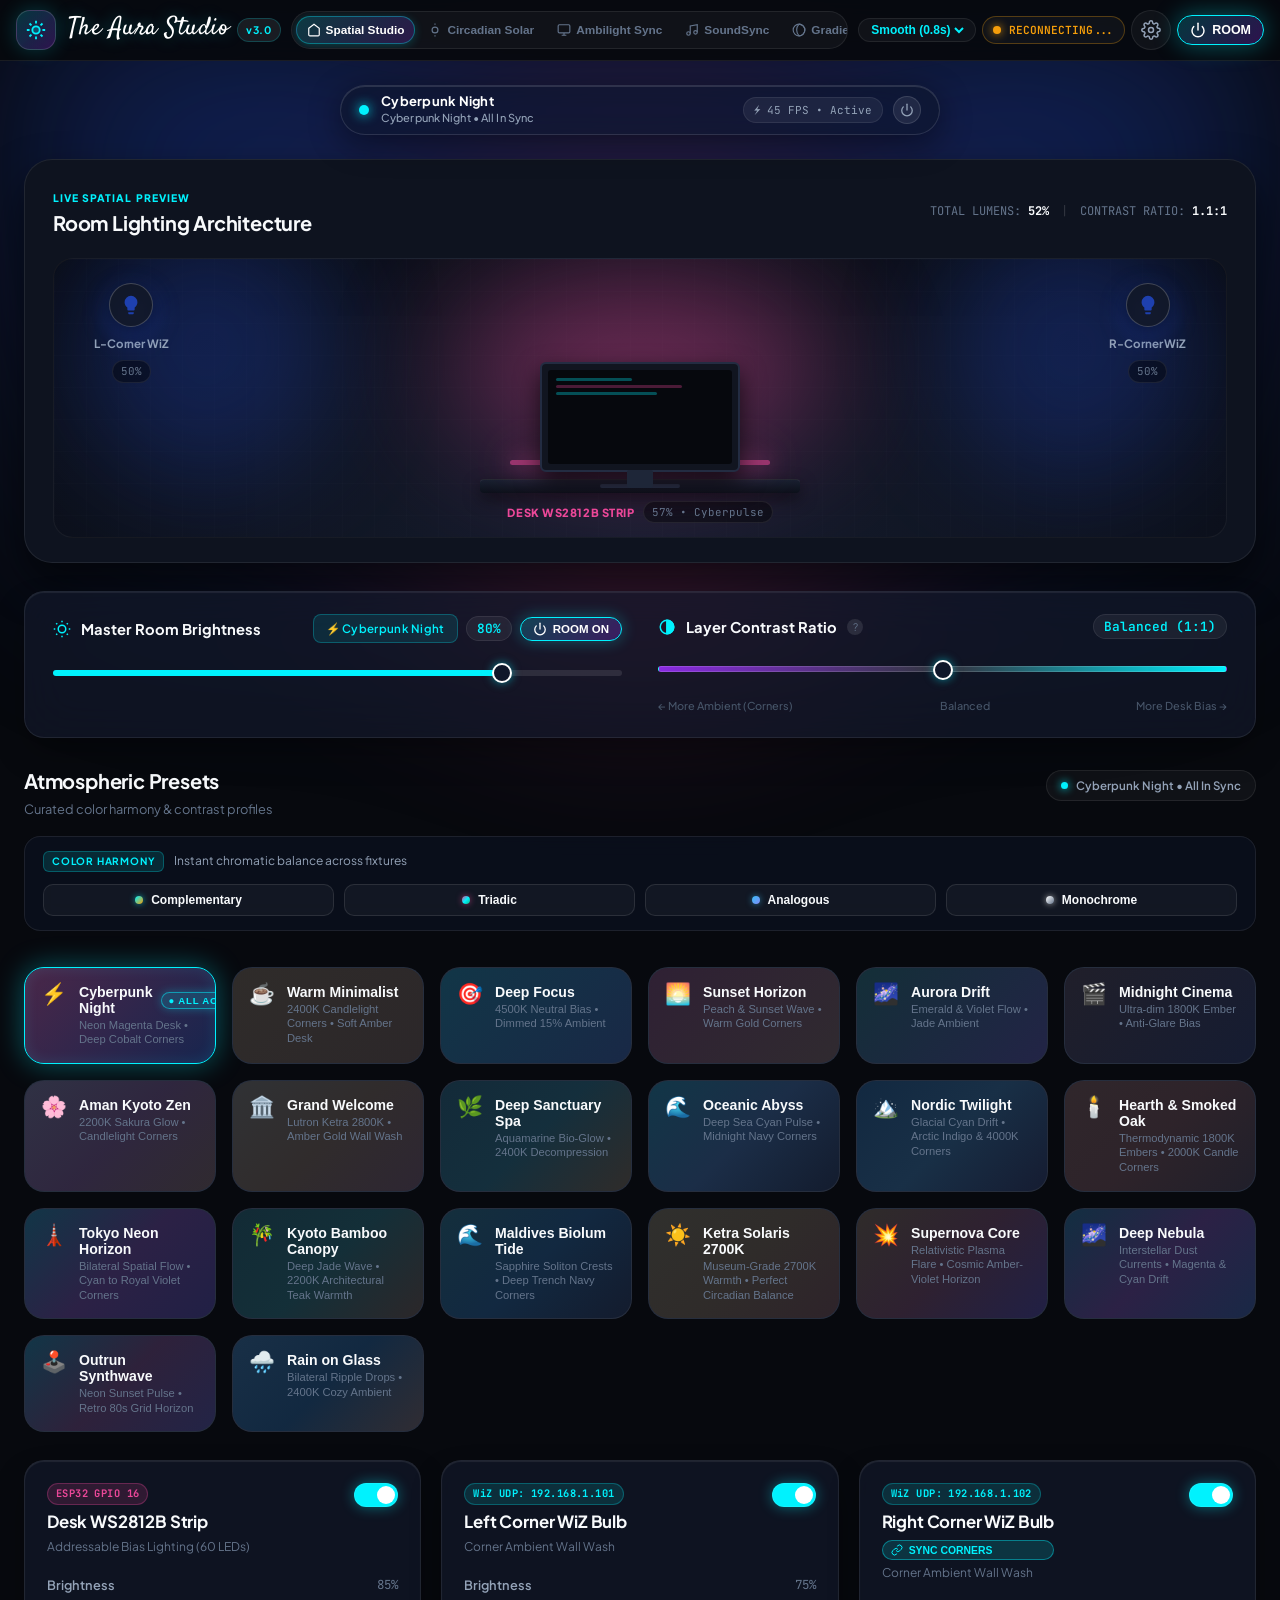
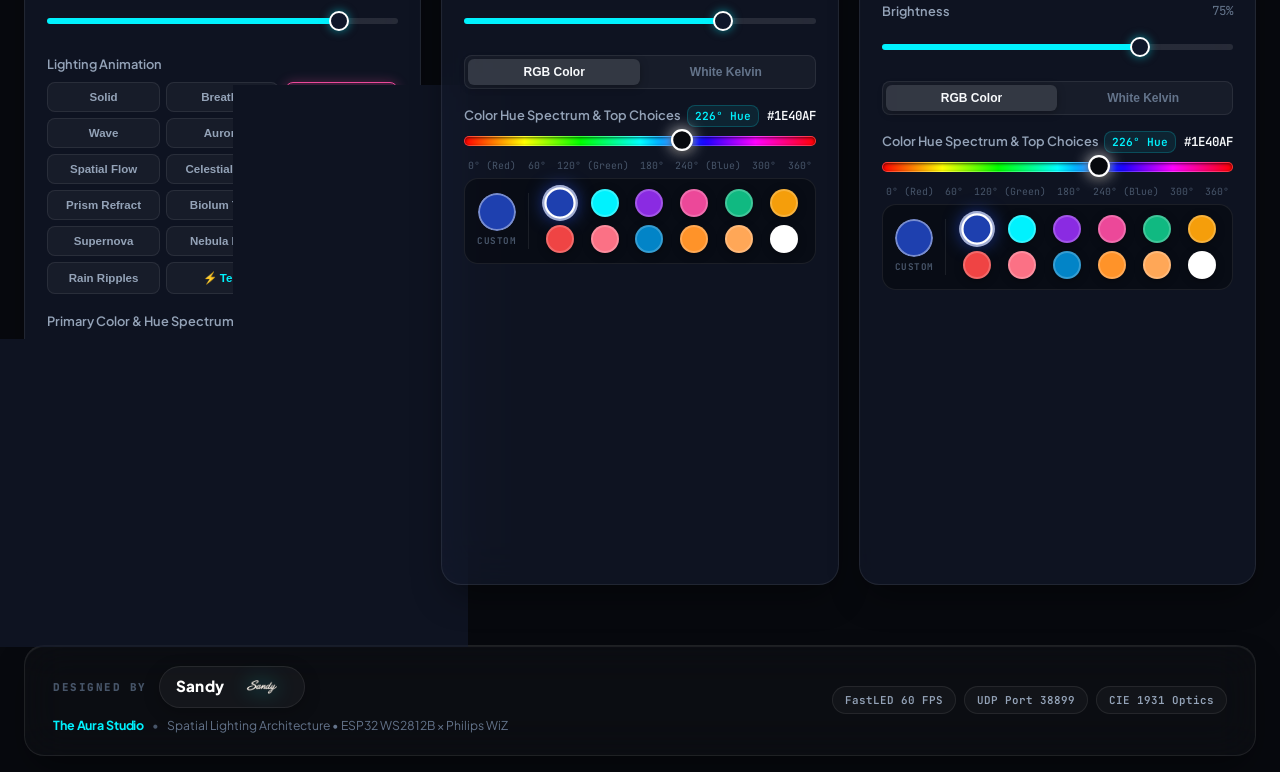
==== commit 69207702: "feat(release): v03.00.000 flagship upgrade - Apple visionOS dashboard & advanced lighting effects" ====
--- a/firmware/data/index.html
+++ b/firmware/data/index.html
@@ -23,7 +23,7 @@
   <link
     href="https://fonts.googleapis.com/css2?family=Plus+Jakarta+Sans:wght@300;400;500;600;700;800&family=JetBrains+Mono:wght@400;500;600&family=Satisfy&display=swap"
     rel="stylesheet">
-  <link rel="stylesheet" href="style.css?v=02.00.001">
+  <link rel="stylesheet" href="style.css?v=03.00.000">
 </head>
 
 <body class="theme-obsidian">
@@ -147,6 +147,33 @@
   <main class="app-layout">
 
     <!-- ====================================================================
+         AURA DYNAMIC ISLAND (Apple visionOS & macOS Sequoia Frosted Capsule)
+         ==================================================================== -->
+    <div id="aura-dynamic-island" class="dynamic-island-container" role="region" aria-label="System Dynamic Island">
+      <div class="island-capsule">
+        <div class="island-leading">
+          <span class="island-glow-dot"></span>
+          <div class="island-info">
+            <span id="island-scene-title" class="island-title">The Aura Studio</span>
+            <span id="island-scene-sub" class="island-sub">Spatial Intelligence Active</span>
+          </div>
+        </div>
+        <div class="island-actions">
+          <div class="island-pill-stat" id="island-pill-stat">
+            <span class="island-stat-icon">⚡</span>
+            <span id="island-stat-text" class="island-stat-text">45 FPS &bull; Low Latency</span>
+          </div>
+          <button type="button" id="btn-island-quick-power" class="island-quick-btn" aria-label="Quick Power Toggle">
+            <svg viewBox="0 0 24 24" fill="none" stroke="currentColor" stroke-width="2.2" stroke-linecap="round" stroke-linejoin="round">
+              <path d="M18.36 6.64a9 9 0 1 1-12.73 0"></path>
+              <line x1="12" y1="2" x2="12" y2="12"></line>
+            </svg>
+          </button>
+        </div>
+      </div>
+    </div>
+
+    <!-- ====================================================================
          VIEW 1: SPATIAL STUDIO (Primary Architectural Room View)
          ==================================================================== -->
     <div id="view-studio" class="tab-view active">
@@ -299,6 +326,33 @@
             <span id="deck-active-label" class="deck-active-label">Cyberpunk Night &bull; All In Sync</span>
           </div>
         </div>
+
+        <!-- Atmospheric Harmony Matrix (Ketra / Apple Intelligent Spatial Color Balance) -->
+        <div class="harmony-matrix-bar" aria-label="Color Harmony Matrix">
+          <div class="harmony-header">
+            <span class="harmony-badge">COLOR HARMONY</span>
+            <span class="harmony-subtext">Instant chromatic balance across fixtures</span>
+          </div>
+          <div class="harmony-actions">
+            <button type="button" id="btn-harmony-complementary" class="harmony-btn" title="Harmonize with Complementary Colors (180° Contrast)">
+              <span class="harmony-btn-dot dot-comp"></span>
+              <span>Complementary</span>
+            </button>
+            <button type="button" id="btn-harmony-triadic" class="harmony-btn" title="Harmonize with Triadic Colors (120° / 240° Balance)">
+              <span class="harmony-btn-dot dot-triad"></span>
+              <span>Triadic</span>
+            </button>
+            <button type="button" id="btn-harmony-analogous" class="harmony-btn" title="Harmonize with Analogous Colors (±30° Ambient Spread)">
+              <span class="harmony-btn-dot dot-analog"></span>
+              <span>Analogous</span>
+            </button>
+            <button type="button" id="btn-harmony-monochrome" class="harmony-btn" title="Harmonize with Monochromatic Tonal Gradient">
+              <span class="harmony-btn-dot dot-mono"></span>
+              <span>Monochrome</span>
+            </button>
+          </div>
+        </div>
+
         <div class="scenes-grid">
           <!-- Preset 1: Cyberpunk -->
           <button class="scene-card active" data-preset="cyberpunk" id="scene-cyberpunk">
@@ -536,6 +590,66 @@
                   <span class="scene-match-badge hidden"></span>
                 </div>
                 <p class="scene-desc">Museum-Grade 2700K Warmth &bull; Perfect Circadian Balance</p>
+              </div>
+            </div>
+          </button>
+
+          <!-- Preset 17: Supernova Core -->
+          <button class="scene-card" data-preset="supernova-core" id="scene-supernova-core">
+            <div class="scene-gradient scene-grad-supernova"></div>
+            <div class="scene-content">
+              <div class="scene-icon">💥</div>
+              <div class="scene-info">
+                <div class="scene-title-row">
+                  <h3 class="scene-name">Supernova Core</h3>
+                  <span class="scene-match-badge hidden"></span>
+                </div>
+                <p class="scene-desc">Relativistic Plasma Flare &bull; Cosmic Amber-Violet Horizon</p>
+              </div>
+            </div>
+          </button>
+
+          <!-- Preset 18: Deep Nebula -->
+          <button class="scene-card" data-preset="deep-nebula" id="scene-deep-nebula">
+            <div class="scene-gradient scene-grad-nebula"></div>
+            <div class="scene-content">
+              <div class="scene-icon">🌌</div>
+              <div class="scene-info">
+                <div class="scene-title-row">
+                  <h3 class="scene-name">Deep Nebula</h3>
+                  <span class="scene-match-badge hidden"></span>
+                </div>
+                <p class="scene-desc">Interstellar Dust Currents &bull; Magenta &amp; Cyan Drift</p>
+              </div>
+            </div>
+          </button>
+
+          <!-- Preset 19: Outrun Synthwave -->
+          <button class="scene-card" data-preset="synthwave-80s" id="scene-synthwave-80s">
+            <div class="scene-gradient scene-grad-synthwave"></div>
+            <div class="scene-content">
+              <div class="scene-icon">🕹️</div>
+              <div class="scene-info">
+                <div class="scene-title-row">
+                  <h3 class="scene-name">Outrun Synthwave</h3>
+                  <span class="scene-match-badge hidden"></span>
+                </div>
+                <p class="scene-desc">Neon Sunset Pulse &bull; Retro 80s Grid Horizon</p>
+              </div>
+            </div>
+          </button>
+
+          <!-- Preset 20: Rain on Glass -->
+          <button class="scene-card" data-preset="rainy-lofi" id="scene-rainy-lofi">
+            <div class="scene-gradient scene-grad-rain"></div>
+            <div class="scene-content">
+              <div class="scene-icon">🌧️</div>
+              <div class="scene-info">
+                <div class="scene-title-row">
+                  <h3 class="scene-name">Rain on Glass</h3>
+                  <span class="scene-match-badge hidden"></span>
+                </div>
+                <p class="scene-desc">Bilateral Ripple Drops &bull; 2400K Cozy Ambient</p>
               </div>
             </div>
           </button>
@@ -588,6 +702,10 @@
                 <button class="effect-chip" data-effect="chromatic-prism">Prism Refract</button>
                 <button class="effect-chip" data-effect="bioluminescent-tide">Biolum Tide</button>
                 <button class="effect-chip" data-effect="nordic-aurora">Nordic Aurora</button>
+                <button class="effect-chip" data-effect="supernova">Supernova</button>
+                <button class="effect-chip" data-effect="nebula-drift">Nebula Drift</button>
+                <button class="effect-chip" data-effect="synthwave-grid">Synthwave Grid</button>
+                <button class="effect-chip" data-effect="rain-ripples">Rain Ripples</button>
                 <button class="effect-chip" data-effect="test-cycle" style="color:var(--accent-cyan); font-weight:600">⚡
                   Test</button>
               </div>
@@ -1708,7 +1826,7 @@
               </div>
               <div class="ota-badges-group">
                 <span class="badge-ota-partition" id="badge-ota-partition">Slot: app0</span>
-                <span class="badge-ota-status" id="badge-firmware-version">v02.00.001</span>
+                <span class="badge-ota-status" id="badge-firmware-version">v03.00.000</span>
               </div>
             </div>
 
@@ -1870,7 +1988,7 @@
   <div id="toast-container" class="toast-container" aria-live="polite"></div>
 
   <!-- Application Logic -->
-  <script src="app.js?v=01.08.000"></script>
+  <script src="app.js?v=03.00.000"></script>
 </body>
 
 </html>
--- a/firmware/data/style.css
+++ b/firmware/data/style.css
@@ -447,9 +447,232 @@
   to { opacity: 1; transform: translateY(0); }
 }
 
-/* ==========================================================================
-   SPATIAL ROOM VISUALIZER (2.5D Interactive Architecture)
-   ========================================================================== */
+/* Aura Dynamic Island (visionOS & macOS Sequoia Frosted Status Capsule) */
+.dynamic-island-container {
+  display: flex;
+  justify-content: center;
+  align-items: center;
+  margin-bottom: 24px;
+  position: relative;
+  z-index: 50;
+}
+
+.island-capsule {
+  display: flex;
+  align-items: center;
+  justify-content: space-between;
+  gap: 16px;
+  background: rgba(15, 23, 42, 0.68);
+  backdrop-filter: blur(28px) saturate(180%);
+  -webkit-backdrop-filter: blur(28px) saturate(180%);
+  border: 1px solid rgba(255, 255, 255, 0.12);
+  border-radius: 9999px;
+  padding: 8px 18px;
+  box-shadow: 0 8px 32px rgba(0, 0, 0, 0.45), inset 0 1px 0 rgba(255, 255, 255, 0.12);
+  transition: all 0.35s cubic-bezier(0.16, 1, 0.3, 1);
+  max-width: 600px;
+  width: 100%;
+}
+
+.island-capsule:hover {
+  background: rgba(20, 30, 55, 0.78);
+  border-color: rgba(0, 242, 254, 0.35);
+  box-shadow: 0 12px 40px rgba(0, 242, 254, 0.15), inset 0 1px 0 rgba(255, 255, 255, 0.18);
+}
+
+.island-leading {
+  display: flex;
+  align-items: center;
+  gap: 12px;
+}
+
+.island-glow-dot {
+  width: 10px;
+  height: 10px;
+  border-radius: 50%;
+  background: var(--accent-cyan);
+  box-shadow: 0 0 12px var(--accent-cyan);
+  animation: pulseGlow 2s infinite ease-in-out;
+  flex-shrink: 0;
+}
+
+.island-info {
+  display: flex;
+  flex-direction: column;
+}
+
+.island-title {
+  font-size: 13px;
+  font-weight: 700;
+  letter-spacing: 0.02em;
+  color: #ffffff;
+  line-height: 1.2;
+}
+
+.island-sub {
+  font-size: 11px;
+  font-weight: 500;
+  color: var(--text-secondary);
+  letter-spacing: 0.01em;
+}
+
+.island-actions {
+  display: flex;
+  align-items: center;
+  gap: 10px;
+}
+
+.island-pill-stat {
+  display: flex;
+  align-items: center;
+  gap: 6px;
+  background: rgba(255, 255, 255, 0.06);
+  border: 1px solid rgba(255, 255, 255, 0.08);
+  border-radius: 9999px;
+  padding: 4px 10px;
+  font-family: var(--font-mono);
+  font-size: 11px;
+  color: var(--text-secondary);
+}
+
+.island-stat-icon {
+  font-size: 11px;
+}
+
+.island-quick-btn {
+  background: rgba(255, 255, 255, 0.08);
+  border: 1px solid rgba(255, 255, 255, 0.12);
+  color: var(--text-secondary);
+  border-radius: 50%;
+  width: 28px;
+  height: 28px;
+  display: flex;
+  align-items: center;
+  justify-content: center;
+  cursor: pointer;
+  transition: all 0.2s ease;
+}
+
+.island-quick-btn:hover {
+  background: var(--accent-cyan);
+  border-color: var(--accent-cyan);
+  color: #07090e;
+  transform: scale(1.08);
+}
+
+.island-quick-btn svg {
+  width: 14px;
+  height: 14px;
+}
+
+/* Atmospheric Harmony Matrix (Apple / Ketra Color Orchestration Bar) */
+.harmony-matrix-bar {
+  display: flex;
+  flex-direction: column;
+  gap: 12px;
+  background: rgba(15, 23, 42, 0.45);
+  border: 1px solid rgba(255, 255, 255, 0.08);
+  border-radius: 16px;
+  padding: 14px 18px;
+  margin-bottom: 20px;
+  backdrop-filter: blur(16px);
+  -webkit-backdrop-filter: blur(16px);
+}
+
+.harmony-header {
+  display: flex;
+  align-items: center;
+  gap: 10px;
+}
+
+.harmony-badge {
+  font-size: 10px;
+  font-weight: 700;
+  letter-spacing: 0.08em;
+  text-transform: uppercase;
+  color: var(--accent-cyan);
+  background: rgba(0, 242, 254, 0.12);
+  border: 1px solid rgba(0, 242, 254, 0.25);
+  padding: 2px 8px;
+  border-radius: 6px;
+}
+
+.harmony-subtext {
+  font-size: 12px;
+  color: var(--text-secondary);
+}
+
+.harmony-actions {
+  display: grid;
+  grid-template-columns: repeat(auto-fit, minmax(130px, 1fr));
+  gap: 10px;
+}
+
+.harmony-btn {
+  display: flex;
+  align-items: center;
+  justify-content: center;
+  gap: 8px;
+  background: rgba(255, 255, 255, 0.04);
+  border: 1px solid rgba(255, 255, 255, 0.1);
+  border-radius: 10px;
+  padding: 8px 14px;
+  color: var(--text-primary);
+  font-size: 12px;
+  font-weight: 600;
+  cursor: pointer;
+  transition: all 0.25s cubic-bezier(0.16, 1, 0.3, 1);
+}
+
+.harmony-btn:hover {
+  background: rgba(255, 255, 255, 0.08);
+  border-color: rgba(255, 255, 255, 0.25);
+  transform: translateY(-1px);
+}
+
+.harmony-btn:active {
+  transform: scale(0.97);
+}
+
+.harmony-btn-dot {
+  width: 8px;
+  height: 8px;
+  border-radius: 50%;
+  flex-shrink: 0;
+}
+
+.dot-comp {
+  background: linear-gradient(135deg, #00f2fe, #f59e0b);
+  box-shadow: 0 0 6px rgba(0, 242, 254, 0.6);
+}
+
+.dot-triad {
+  background: linear-gradient(135deg, #ec4899, #00f2fe, #10b981);
+  box-shadow: 0 0 6px rgba(236, 72, 153, 0.6);
+}
+
+.dot-analog {
+  background: linear-gradient(135deg, #38bdf8, #818cf8);
+  box-shadow: 0 0 6px rgba(56, 189, 248, 0.6);
+}
+
+.dot-mono {
+  background: linear-gradient(135deg, #ffffff, #64748b);
+  box-shadow: 0 0 6px rgba(255, 255, 255, 0.6);
+}
+
+/* Interactive Fixture Tap-to-Focus Pulse Animation */
+@keyframes fixtureFocusPulse {
+  0% { transform: scale(1); box-shadow: 0 0 0 rgba(0, 242, 254, 0); }
+  50% { transform: scale(1.02); box-shadow: 0 0 32px rgba(0, 242, 254, 0.45); border-color: var(--accent-cyan); }
+  100% { transform: scale(1); box-shadow: 0 0 0 rgba(0, 242, 254, 0); }
+}
+
+.focused-fixture {
+  animation: fixtureFocusPulse 1.2s cubic-bezier(0.16, 1, 0.3, 1) forwards;
+}
+
+/* SPATIAL ROOM VISUALIZER (2.5D Interactive Architecture) */
 .spatial-card {
   background: var(--bg-surface);
   border: 1px solid var(--border-glass);
@@ -771,9 +994,7 @@
   color: var(--accent-magenta);
 }
 
-/* ==========================================================================
-   MASTER CONTROLS (Brightness & Layer Contrast Slider)
-   ========================================================================== */
+/* MASTER CONTROLS (Brightness & Layer Contrast Slider) */
 .master-controls-bar {
   padding: 22px 28px;
   display: grid;
@@ -884,9 +1105,7 @@
   margin-top: 6px;
 }
 
-/* ==========================================================================
-   ACCESSIBLE RANGE SLIDERS (Modern Web Guidance Compliant)
-   ========================================================================== */
+/* ACCESSIBLE RANGE SLIDERS (Modern Web Guidance Compliant) */
 .slider-wrapper {
   position: relative;
   width: 100%;
@@ -1001,9 +1220,7 @@
   border: 1px solid rgba(255, 255, 255, 0.15);
 }
 
-/* ==========================================================================
-   SCENES DECK (Curated Aesthetic Mood Presets)
-   ========================================================================== */
+/* SCENES DECK (Curated Aesthetic Mood Presets) */
 .scenes-deck {
   display: flex;
   flex-direction: column;
@@ -1254,6 +1471,22 @@
   background: linear-gradient(135deg, #fbbf24, #f59e0b, #ea580c);
 }
 
+.scene-grad-supernova {
+  background: linear-gradient(135deg, #f59e0b, #ef4444, #7c3aed);
+}
+
+.scene-grad-nebula {
+  background: linear-gradient(135deg, #06b6d4, #d946ef, #3b82f6);
+}
+
+.scene-grad-synthwave {
+  background: linear-gradient(135deg, #00f2fe, #ec4899, #8b5cf6);
+}
+
+.scene-grad-rain {
+  background: linear-gradient(135deg, #38bdf8, #0284c7, #ffa757);
+}
+
 .scene-content {
   position: relative;
   z-index: 2;
@@ -1280,9 +1513,7 @@
   line-height: 1.3;
 }
 
-/* ==========================================================================
-   DEVICE CONTROL MATRIX (3 Channels)
-   ========================================================================== */
+/* DEVICE CONTROL MATRIX (3 Channels) */
 .device-matrix {
   display: grid;
   grid-template-columns: repeat(3, 1fr);
@@ -1741,9 +1972,7 @@
   display: none;
 }
 
-/* ==========================================================================
-   HIGH-END SUITE STYLES (CIRCADIAN, AMBILIGHT, SOUNDSYNC, GRADIENT, RHYTHM)
-   ========================================================================== */
+/* HIGH-END SUITE STYLES (CIRCADIAN, AMBILIGHT, SOUNDSYNC, GRADIENT, RHYTHM) */
 .suite-feature-panel {
   padding: 28px;
   display: flex;
@@ -2378,9 +2607,7 @@
   color: var(--accent-amber);
 }
 
-/* ==========================================================================
-   SETTINGS MODAL DIALOG (CLEAN ARCHITECTURAL SUITE)
-   ========================================================================== */
+/* SETTINGS MODAL DIALOG (CLEAN ARCHITECTURAL SUITE) */
 .settings-dialog {
   border: none;
   background: transparent;
@@ -2781,9 +3008,7 @@
   box-shadow: 0 4px 16px rgba(0, 242, 254, 0.4);
 }
 
-/* ============================================================================
-   WIRELESS FIRMWARE OTA UPDATE & HARDWARE DIAGNOSTICS (MINIMALIST THEME)
-   ============================================================================ */
+/* WIRELESS FIRMWARE OTA UPDATE & HARDWARE DIAGNOSTICS (MINIMALIST THEME) */
 
 .ota-badges-group {
   display: flex;
@@ -3140,9 +3365,7 @@
   }
 }
 
-/* ==========================================================================
-   SIGNATURE FOOTER BRANDING (Designed by Sandy • The Aura Studio)
-   ========================================================================== */
+/* SIGNATURE FOOTER BRANDING (Designed by Sandy • The Aura Studio) */
 .app-footer {
   width: 100%;
   max-width: 1600px;
@@ -3271,9 +3494,7 @@
   border-radius: var(--radius-pill);
 }
 
-/* ==========================================================================
-   RESPONSIVE BREAKPOINTS & IPHONE 16 SCALABILITY
-   ========================================================================== */
+/* RESPONSIVE BREAKPOINTS & IPHONE 16 SCALABILITY */
 
 /* Touch Ergonomics on All Touch Devices */
 @media (pointer: coarse) {
@@ -4137,9 +4358,7 @@
   }
 }
 
-/* ==========================================================================
-   BROWSER SECURITY & MEDIA PERMISSIONS MODAL & CARDS
-   ========================================================================== */
+/* BROWSER SECURITY & MEDIA PERMISSIONS MODAL & CARDS */
 .security-mini-card {
   display: flex;
   align-items: center;
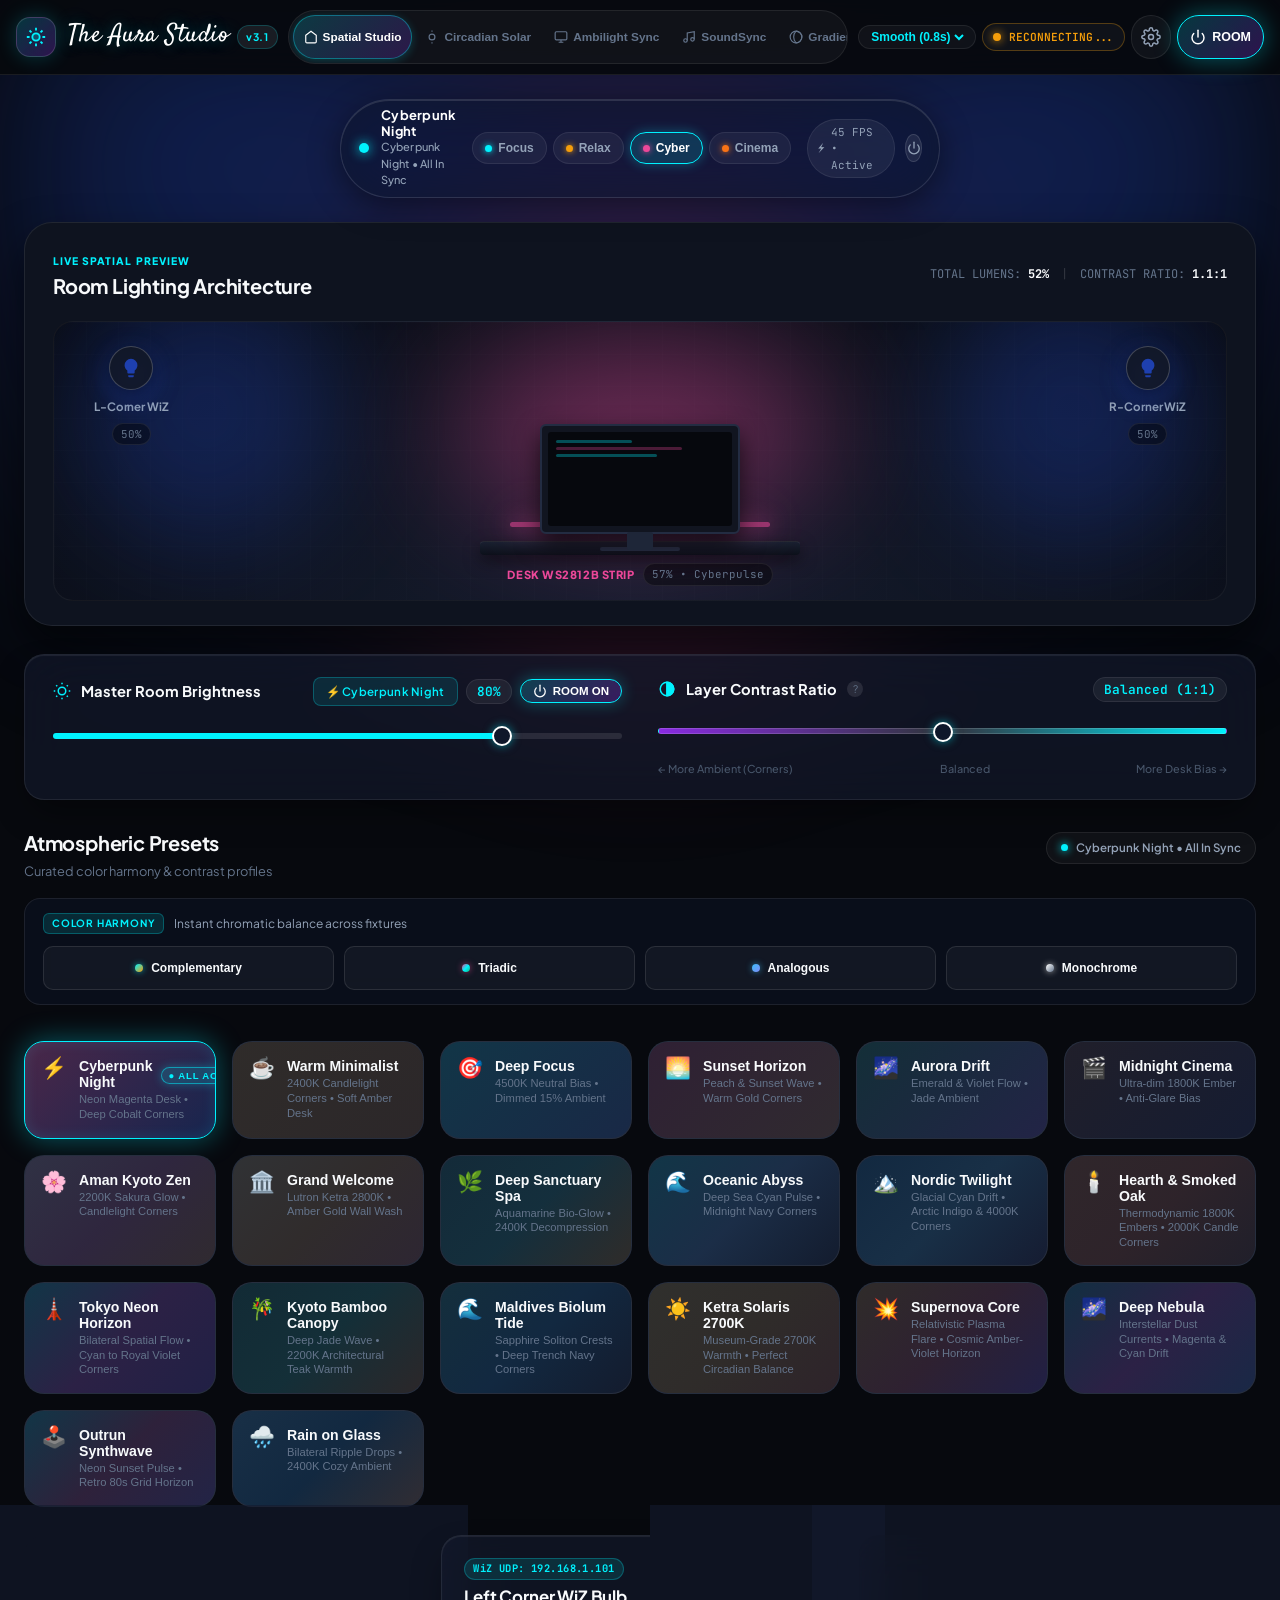
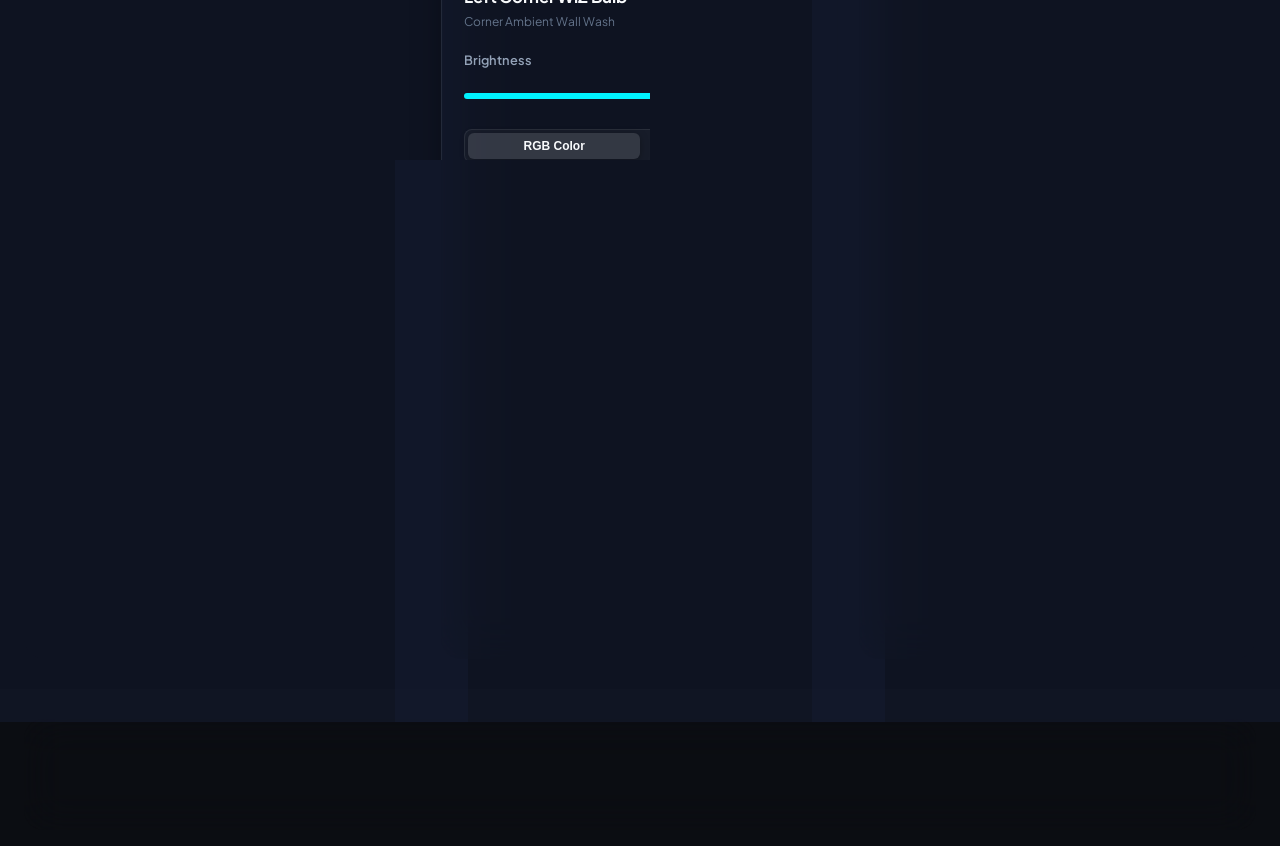
==== commit 2b57bcff: "feat(release): v03.01.000 redesign - visionOS Command Island, Quick Moods, WCAG 2.2 AA accessibility" ====
--- a/firmware/data/index.html
+++ b/firmware/data/index.html
@@ -23,17 +23,20 @@
   <link
     href="https://fonts.googleapis.com/css2?family=Plus+Jakarta+Sans:wght@300;400;500;600;700;800&family=JetBrains+Mono:wght@400;500;600&family=Satisfy&display=swap"
     rel="stylesheet">
-  <link rel="stylesheet" href="style.css?v=03.00.000">
+  <link rel="stylesheet" href="style.css?v=03.01.000">
 </head>
 
 <body class="theme-obsidian">
+  <!-- Accessible Skip to Content Link (WCAG 2.4.1) -->
+  <a href="#main-content" class="skip-link visually-hidden">Skip to main content</a>
+
   <!-- Dynamic Ambient Backdrop Glow -->
   <div id="ambient-backdrop" class="ambient-backdrop" aria-hidden="true"></div>
 
   <!-- Header / Navigation Bar -->
   <header class="app-header">
     <div class="brand">
-      <div class="logo-mark">
+      <div class="logo-mark" aria-hidden="true">
         <svg viewBox="0 0 24 24" fill="none" stroke="currentColor" stroke-width="2">
           <circle cx="12" cy="12" r="4" fill="currentColor" fill-opacity="0.2" />
           <path
@@ -42,7 +45,7 @@
       </div>
       <div class="brand-text">
         <h1 class="brand-title"><span class="brand-title-text">The Aura Studio</span> <span
-            class="badge-version">v3.0</span></h1>
+            class="badge-version">v3.1</span></h1>
         <p class="brand-subtitle">Spatial Lighting Architecture &bull; Designed by Sandy</p>
       </div>
     </div>
@@ -132,9 +135,9 @@
       </button>
 
       <!-- Master Power Button -->
-      <button id="btn-master-power" class="master-power-btn active" aria-label="Toggle All Lights">
+      <button id="btn-master-power" class="master-power-btn active" aria-label="Toggle All Lights" role="switch" aria-checked="true">
         <svg viewBox="0 0 24 24" fill="none" stroke="currentColor" stroke-width="2.2" stroke-linecap="round"
-          stroke-linejoin="round">
+          stroke-linejoin="round" aria-hidden="true">
           <path d="M18.36 6.64a9 9 0 1 1-12.73 0"></path>
           <line x1="12" y1="2" x2="12" y2="12"></line>
         </svg>
@@ -144,7 +147,7 @@
   </header>
 
   <!-- Main Container -->
-  <main class="app-layout">
+  <main id="main-content" class="app-layout">
 
     <!-- ====================================================================
          AURA DYNAMIC ISLAND (Apple visionOS & macOS Sequoia Frosted Capsule)
@@ -152,19 +155,38 @@
     <div id="aura-dynamic-island" class="dynamic-island-container" role="region" aria-label="System Dynamic Island">
       <div class="island-capsule">
         <div class="island-leading">
-          <span class="island-glow-dot"></span>
+          <span class="island-glow-dot" aria-hidden="true"></span>
           <div class="island-info">
             <span id="island-scene-title" class="island-title">The Aura Studio</span>
             <span id="island-scene-sub" class="island-sub">Spatial Intelligence Active</span>
           </div>
         </div>
+        <!-- Quick Mood Shortcuts (Super-Convenient 1-Tap Switching) -->
+        <div class="island-quick-moods" role="group" aria-label="Quick Mood Shortcuts">
+          <button type="button" class="quick-mood-pill" data-preset="deep-focus" aria-label="Quick Mood: Deep Focus">
+            <span class="mood-dot dot-focus" aria-hidden="true"></span>
+            <span>Focus</span>
+          </button>
+          <button type="button" class="quick-mood-pill" data-preset="warm-minimal" aria-label="Quick Mood: Warm Chill">
+            <span class="mood-dot dot-warm" aria-hidden="true"></span>
+            <span>Relax</span>
+          </button>
+          <button type="button" class="quick-mood-pill" data-preset="cyberpunk" aria-label="Quick Mood: Cyberpunk">
+            <span class="mood-dot dot-cyber" aria-hidden="true"></span>
+            <span>Cyber</span>
+          </button>
+          <button type="button" class="quick-mood-pill" data-preset="cinema" aria-label="Quick Mood: Midnight Cinema">
+            <span class="mood-dot dot-cinema" aria-hidden="true"></span>
+            <span>Cinema</span>
+          </button>
+        </div>
         <div class="island-actions">
-          <div class="island-pill-stat" id="island-pill-stat">
-            <span class="island-stat-icon">⚡</span>
+          <div class="island-pill-stat" id="island-pill-stat" aria-label="System Performance">
+            <span class="island-stat-icon" aria-hidden="true">⚡</span>
             <span id="island-stat-text" class="island-stat-text">45 FPS &bull; Low Latency</span>
           </div>
-          <button type="button" id="btn-island-quick-power" class="island-quick-btn" aria-label="Quick Power Toggle">
-            <svg viewBox="0 0 24 24" fill="none" stroke="currentColor" stroke-width="2.2" stroke-linecap="round" stroke-linejoin="round">
+          <button type="button" id="btn-island-quick-power" class="island-quick-btn" aria-label="Toggle Room Master Power" role="switch" aria-checked="true">
+            <svg viewBox="0 0 24 24" fill="none" stroke="currentColor" stroke-width="2.2" stroke-linecap="round" stroke-linejoin="round" aria-hidden="true">
               <path d="M18.36 6.64a9 9 0 1 1-12.73 0"></path>
               <line x1="12" y1="2" x2="12" y2="12"></line>
             </svg>
@@ -668,7 +690,7 @@
               <p class="device-type">Addressable Bias Lighting (60 LEDs)</p>
             </div>
             <label class="toggle-switch" aria-label="Toggle Desk Strip Power">
-              <input type="checkbox" id="toggle-desk-power" checked>
+              <input type="checkbox" id="toggle-desk-power" checked role="switch" aria-checked="true">
               <span class="toggle-slider"></span>
             </label>
           </div>
@@ -803,7 +825,7 @@
               <p class="device-type">Corner Ambient Wall Wash</p>
             </div>
             <label class="toggle-switch" aria-label="Toggle Left Bulb Power">
-              <input type="checkbox" id="toggle-wiz-left-power" checked>
+              <input type="checkbox" id="toggle-wiz-left-power" checked role="switch" aria-checked="true">
               <span class="toggle-slider"></span>
             </label>
           </div>
@@ -919,7 +941,7 @@
               <p class="device-type">Corner Ambient Wall Wash</p>
             </div>
             <label class="toggle-switch" aria-label="Toggle Right Bulb Power">
-              <input type="checkbox" id="toggle-wiz-right-power" checked>
+              <input type="checkbox" id="toggle-wiz-right-power" checked role="switch" aria-checked="true">
               <span class="toggle-slider"></span>
             </label>
           </div>
@@ -1826,7 +1848,7 @@
               </div>
               <div class="ota-badges-group">
                 <span class="badge-ota-partition" id="badge-ota-partition">Slot: app0</span>
-                <span class="badge-ota-status" id="badge-firmware-version">v03.00.000</span>
+                <span class="badge-ota-status" id="badge-firmware-version">v03.01.000</span>
               </div>
             </div>
 
@@ -1984,11 +2006,11 @@
     </div>
   </dialog>
 
-  <!-- Toast Notification System -->
-  <div id="toast-container" class="toast-container" aria-live="polite"></div>
+  <!-- Toast Notification System (WCAG 4.1.3 Status Messages) -->
+  <div id="toast-container" class="toast-container" aria-live="polite" role="status"></div>
 
   <!-- Application Logic -->
-  <script src="app.js?v=03.00.000"></script>
+  <script src="app.js?v=03.01.000"></script>
 </body>
 
 </html>
--- a/firmware/data/style.css
+++ b/firmware/data/style.css
@@ -108,6 +108,41 @@
   user-select: none;
 }
 
+/* Accessible High-Contrast Focus Visible Ring (WCAG 2.4.7 Level AA) */
+:focus-visible {
+  outline: 2px solid var(--accent-cyan);
+  outline-offset: 3px;
+  box-shadow: 0 0 16px rgba(0, 242, 254, 0.45);
+}
+
+/* Visually Hidden Utility (Accessible to Screen Readers per Modern Web Guidance) */
+.visually-hidden:where(:not(:focus-within, :active)) {
+  position: absolute !important;
+  clip-path: inset(50%) !important;
+  overflow: hidden !important;
+  width: 1px !important;
+  height: 1px !important;
+  margin: -1px !important;
+  padding: 0 !important;
+  border: 0 !important;
+  white-space: nowrap !important;
+}
+
+.skip-link:focus-visible {
+  position: fixed;
+  top: 16px;
+  left: 16px;
+  z-index: 99999;
+  background: var(--bg-surface-elevated);
+  color: var(--accent-cyan);
+  padding: 12px 20px;
+  border-radius: var(--radius-md);
+  border: 2px solid var(--accent-cyan);
+  font-weight: 700;
+  font-size: 14px;
+  box-shadow: 0 10px 30px rgba(0, 0, 0, 0.8), 0 0 20px rgba(0, 242, 254, 0.4);
+}
+
 /* Allow text selection only where needed */
 input, textarea, select, code, pre, .mono-stat, .fixture-value, .control-val-badge {
   -webkit-user-select: text;
@@ -515,6 +550,56 @@
   color: var(--text-secondary);
   letter-spacing: 0.01em;
 }
+
+/* Quick Mood Shortcuts Bar inside Island */
+.island-quick-moods {
+  display: flex;
+  align-items: center;
+  gap: 6px;
+  flex-wrap: nowrap;
+}
+
+.quick-mood-pill {
+  display: inline-flex;
+  align-items: center;
+  gap: 6px;
+  background: rgba(255, 255, 255, 0.05);
+  border: 1px solid rgba(255, 255, 255, 0.08);
+  border-radius: 9999px;
+  padding: 5px 12px;
+  color: var(--text-secondary);
+  font-size: 12px;
+  font-weight: 600;
+  cursor: pointer;
+  transition: all 0.25s cubic-bezier(0.16, 1, 0.3, 1);
+  min-height: 32px;
+}
+
+.quick-mood-pill:hover {
+  background: rgba(255, 255, 255, 0.12);
+  border-color: rgba(255, 255, 255, 0.25);
+  color: #ffffff;
+  transform: translateY(-1px);
+}
+
+.quick-mood-pill.active {
+  background: rgba(0, 242, 254, 0.15);
+  border-color: var(--accent-cyan);
+  color: #ffffff;
+  box-shadow: 0 0 12px rgba(0, 242, 254, 0.3);
+}
+
+.mood-dot {
+  width: 7px;
+  height: 7px;
+  border-radius: 50%;
+  flex-shrink: 0;
+}
+
+.dot-focus { background: #00f2fe; box-shadow: 0 0 6px #00f2fe; }
+.dot-warm { background: #f59e0b; box-shadow: 0 0 6px #f59e0b; }
+.dot-cyber { background: #ec4899; box-shadow: 0 0 6px #ec4899; }
+.dot-cinema { background: #f97316; box-shadow: 0 0 6px #f97316; }
 
 .island-actions {
   display: flex;
@@ -4575,4 +4660,46 @@
   display: flex;
   justify-content: flex-end;
   margin-top: 10px;
+}
+
+/* ==========================================================================
+   WCAG 2.2 Accessibility: Reduced Motion, High Contrast & Touch Targets
+   ========================================================================== */
+.master-power-btn, .icon-btn, .suite-tab, .scene-card, .harmony-btn {
+  min-height: 44px;
+}
+
+@media (pointer: coarse) {
+  .quick-mood-pill {
+    min-height: 42px;
+    padding: 8px 16px;
+  }
+  .effect-chip {
+    min-height: 44px;
+    padding: 8px 16px;
+  }
+}
+
+@media (prefers-reduced-motion: reduce) {
+  *, *::before, *::after {
+    animation-duration: 0.01ms !important;
+    animation-iteration-count: 1 !important;
+    transition-duration: 0.01ms !important;
+    scroll-behavior: auto !important;
+  }
+  .island-glow-dot { animation: none !important; }
+  .ambient-backdrop { animation: none !important; transition: none !important; }
+}
+
+@media (forced-colors: active) {
+  :focus-visible {
+    outline: 3px solid Highlight !important;
+    outline-offset: 3px !important;
+  }
+  .scene-card.active, .effect-chip.active, .quick-mood-pill.active {
+    outline: 2px solid Highlight !important;
+  }
+  .suite-tab.active {
+    border-bottom: 3px solid Highlight !important;
+  }
 }
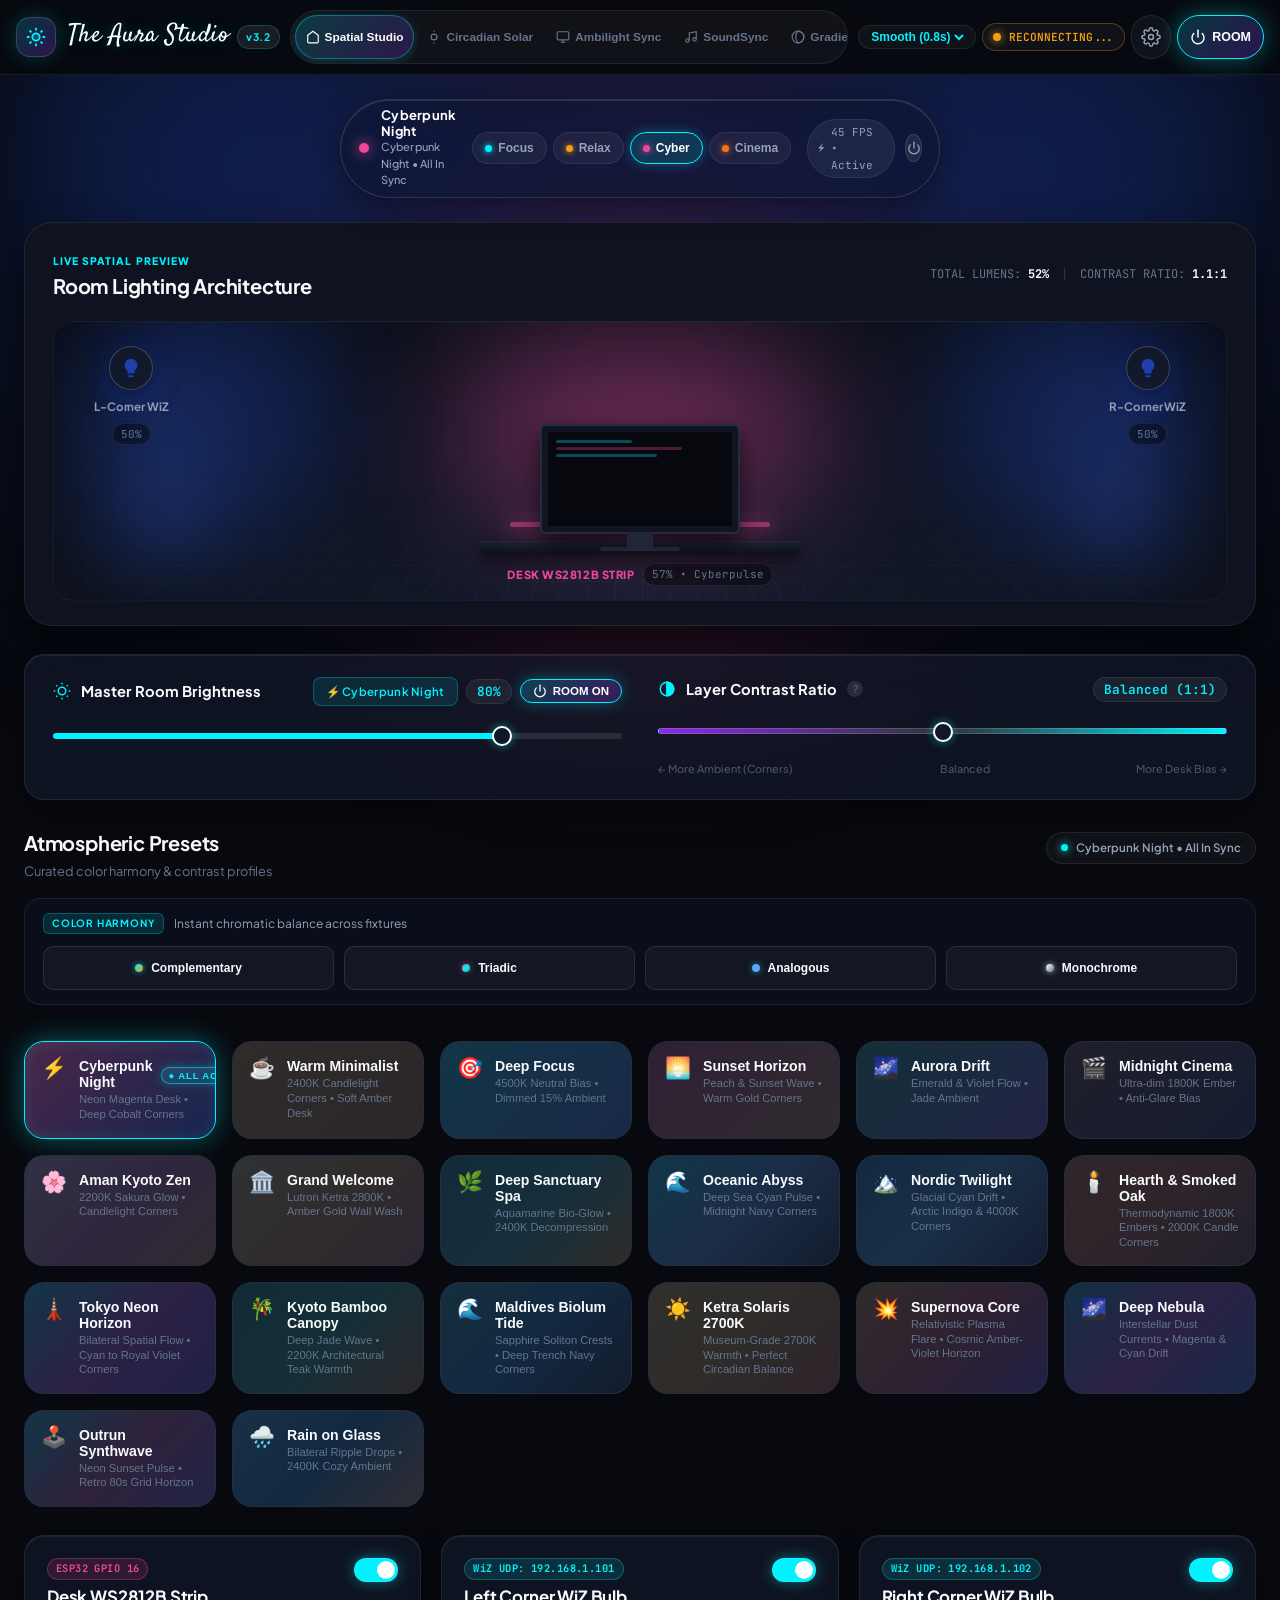
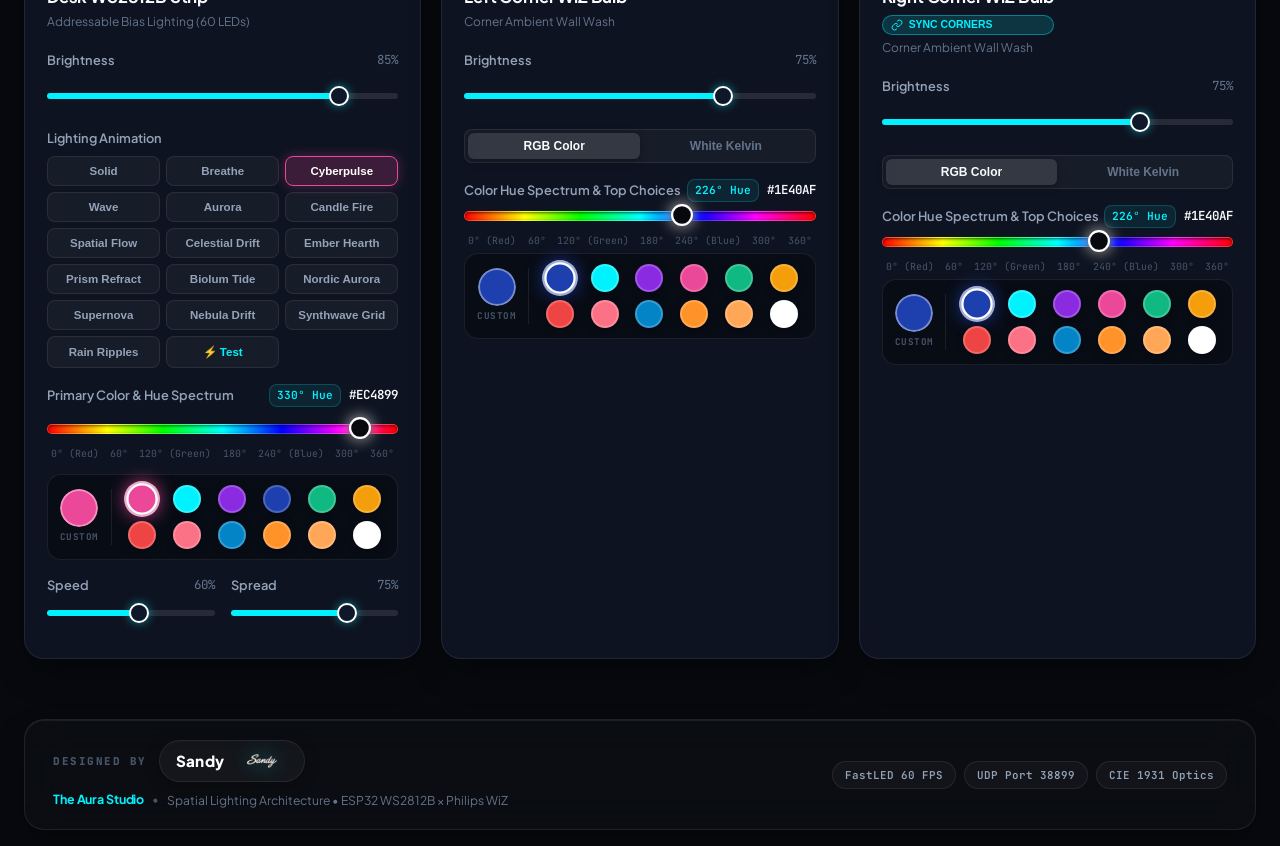
==== commit 15d664b6: "feat(release): v03.02.000 - complete ground-up spatial dashboard redesign & PWA iOS mobile optimizat" ====
--- a/firmware/data/index.html
+++ b/firmware/data/index.html
@@ -23,7 +23,7 @@
   <link
     href="https://fonts.googleapis.com/css2?family=Plus+Jakarta+Sans:wght@300;400;500;600;700;800&family=JetBrains+Mono:wght@400;500;600&family=Satisfy&display=swap"
     rel="stylesheet">
-  <link rel="stylesheet" href="style.css?v=03.01.000">
+  <link rel="stylesheet" href="style.css?v=03.02.000">
 </head>
 
 <body class="theme-obsidian">
@@ -45,7 +45,7 @@
       </div>
       <div class="brand-text">
         <h1 class="brand-title"><span class="brand-title-text">The Aura Studio</span> <span
-            class="badge-version">v3.1</span></h1>
+            class="badge-version">v3.2</span></h1>
         <p class="brand-subtitle">Spatial Lighting Architecture &bull; Designed by Sandy</p>
       </div>
     </div>
@@ -215,11 +215,14 @@
 
         <!-- Interactive 2.5D Room Viewport -->
         <div id="room-viewport" class="room-viewport">
-          <!-- Room Walls & Corner Auras -->
+          <!-- Room Walls, Perspective Floor & Corner Auras -->
           <div class="room-back-wall"></div>
+          <div class="room-perspective-grid" aria-hidden="true"></div>
           <div id="glow-corner-left" class="corner-aura aura-left"></div>
           <div id="glow-corner-right" class="corner-aura aura-right"></div>
           <div id="glow-desk-bias" class="desk-bias-aura"></div>
+          <div class="fixture-beam fixture-beam-left" aria-hidden="true"></div>
+          <div class="fixture-beam fixture-beam-right" aria-hidden="true"></div>
 
           <!-- Left WiZ Fixture -->
           <div id="fixture-wiz-left" class="room-fixture fixture-left" data-device="wiz-left">
@@ -1848,7 +1851,7 @@
               </div>
               <div class="ota-badges-group">
                 <span class="badge-ota-partition" id="badge-ota-partition">Slot: app0</span>
-                <span class="badge-ota-status" id="badge-firmware-version">v03.01.000</span>
+                <span class="badge-ota-status" id="badge-firmware-version">v03.02.000</span>
               </div>
             </div>
 
@@ -2010,7 +2013,7 @@
   <div id="toast-container" class="toast-container" aria-live="polite" role="status"></div>
 
   <!-- Application Logic -->
-  <script src="app.js?v=03.01.000"></script>
+  <script src="app.js?v=03.02.000"></script>
 </body>
 
 </html>
--- a/firmware/data/style.css
+++ b/firmware/data/style.css
@@ -525,10 +525,11 @@
   width: 10px;
   height: 10px;
   border-radius: 50%;
-  background: var(--accent-cyan);
-  box-shadow: 0 0 12px var(--accent-cyan);
-  animation: pulseGlow 2s infinite ease-in-out;
+  background: var(--color-desk, var(--accent-cyan));
+  box-shadow: 0 0 14px var(--color-desk, var(--accent-cyan));
+  animation: pulseGlow 2.4s infinite ease-in-out;
   flex-shrink: 0;
+  transition: background 0.4s ease, box-shadow 0.4s ease;
 }
 
 .island-info {
@@ -830,6 +831,48 @@
     linear-gradient(90deg, rgba(255, 255, 255, 0.02) 1px, transparent 1px);
   background-size: 32px 32px;
   opacity: 0.6;
+}
+
+/* Perspective Studio Floor Grid */
+.room-perspective-grid {
+  position: absolute;
+  bottom: 0;
+  left: 0;
+  right: 0;
+  height: 140px;
+  background-image:
+    linear-gradient(rgba(255, 255, 255, 0.04) 1px, transparent 1px),
+    linear-gradient(90deg, rgba(255, 255, 255, 0.04) 1px, transparent 1px);
+  background-size: 28px 28px;
+  transform: perspective(600px) rotateX(55deg);
+  transform-origin: bottom center;
+  mask-image: linear-gradient(to top, rgba(0, 0, 0, 0.85) 0%, transparent 100%);
+  -webkit-mask-image: linear-gradient(to top, rgba(0, 0, 0, 0.85) 0%, transparent 100%);
+  pointer-events: none;
+}
+
+/* Volumetric Atmospheric Fixture Beams */
+.fixture-beam {
+  position: absolute;
+  bottom: 40px;
+  width: 160px;
+  height: 240px;
+  pointer-events: none;
+  filter: blur(32px);
+  mix-blend-mode: screen;
+  transition: all var(--lighting-fade-speed) ease;
+}
+
+.fixture-beam-left {
+  left: 2%;
+  background: radial-gradient(ellipse at 50% 100%, var(--color-wiz-left) 0%, transparent 75%);
+  opacity: calc(var(--bright-wiz-left) * 0.65);
+}
+
+.fixture-beam-right {
+  right: 2%;
+  background: radial-gradient(ellipse at 50% 100%, var(--color-wiz-right) 0%, transparent 75%);
+  opacity: calc(var(--bright-wiz-right) * 0.65);
 }
 
 /* Dynamic Live Corner Auras */
@@ -3912,6 +3955,72 @@
     gap: 16px;
   }
 
+  /* VisionOS Command Island on Mobile (iPhone 16 / PWA Safe) */
+  .dynamic-island-container {
+    margin-bottom: 16px;
+    width: 100%;
+  }
+
+  .island-capsule {
+    flex-wrap: wrap;
+    gap: 10px;
+    padding: 10px 14px;
+    border-radius: 24px;
+    justify-content: space-between;
+    width: 100%;
+    box-sizing: border-box;
+  }
+
+  .island-leading {
+    gap: 8px;
+    min-width: 0;
+  }
+
+  .island-title {
+    font-size: 12px;
+  }
+
+  .island-sub {
+    font-size: 10px;
+  }
+
+  .island-quick-moods {
+    order: 3;
+    width: 100%;
+    display: flex;
+    justify-content: space-between;
+    gap: 6px;
+    overflow-x: auto;
+    scrollbar-width: none;
+    -webkit-overflow-scrolling: touch;
+    padding: 2px 0;
+  }
+
+  .island-quick-moods::-webkit-scrollbar {
+    display: none;
+  }
+
+  .quick-mood-pill {
+    padding: 6px 12px;
+    font-size: 11px;
+    flex: 1 1 auto;
+    justify-content: center;
+    min-height: 36px;
+  }
+
+  .island-actions {
+    gap: 8px;
+  }
+
+  .island-pill-stat {
+    display: none;
+  }
+
+  .island-quick-btn {
+    width: 34px;
+    height: 34px;
+  }
+
   /* Scalable 2.5D Room Architecture Viewport (Non-colliding with Corner Fixtures) */
   .spatial-card {
     padding: 16px 14px;
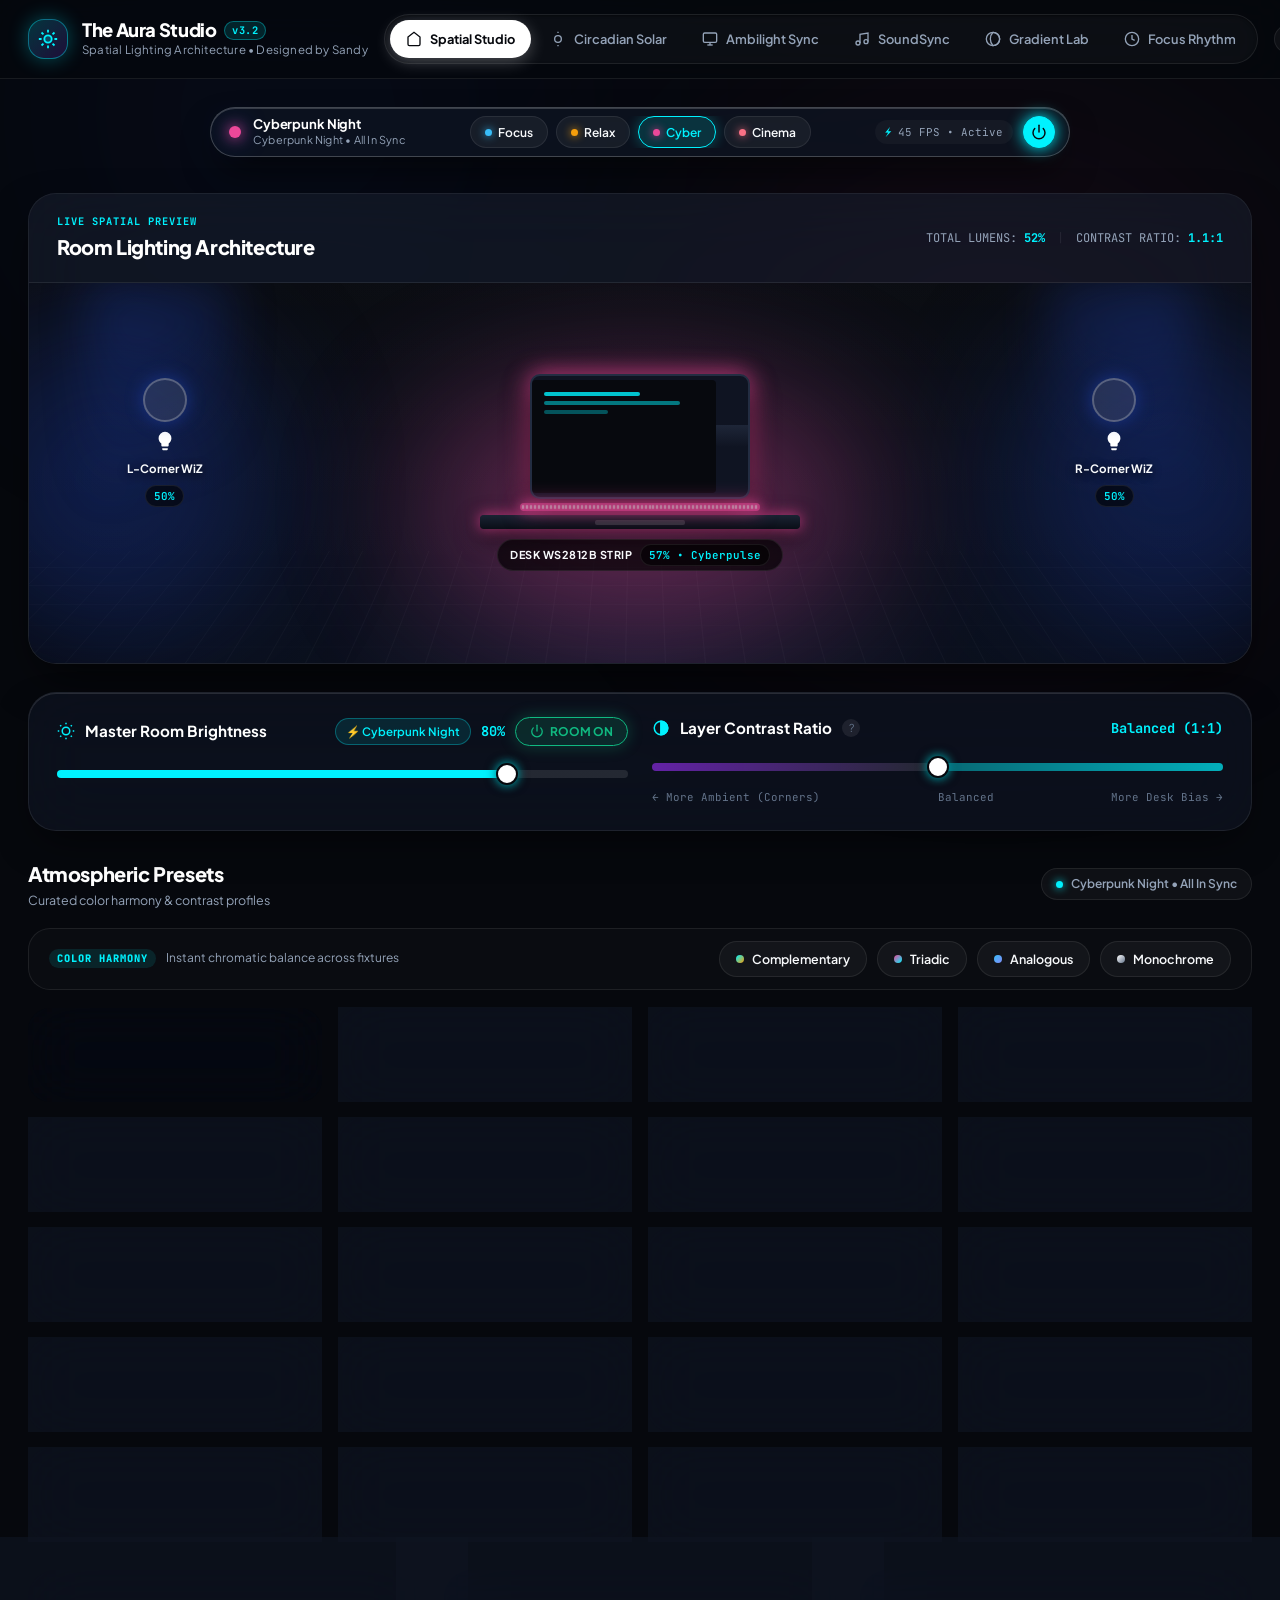
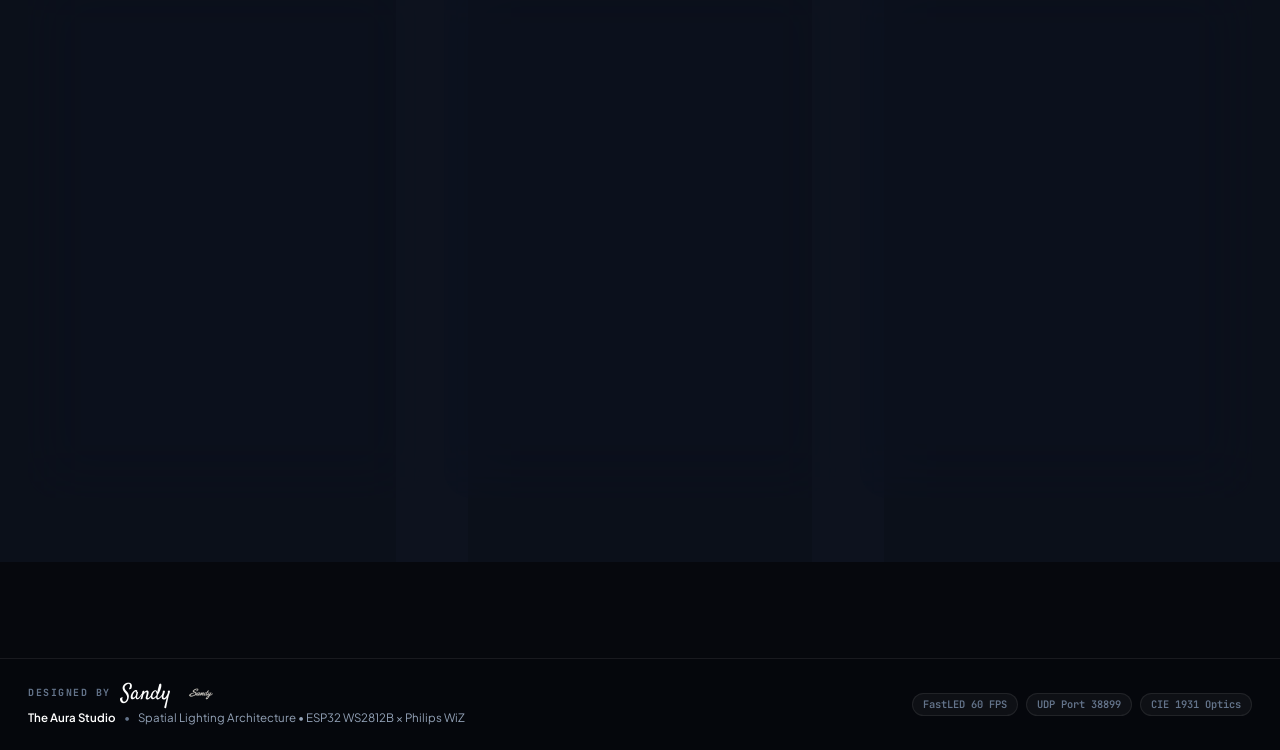
==== commit 61386eba: "feat(hardware): Instant responsive slider scrubbing & 1:1 WS2812B visual sync - Added 35ms throttled" ====
--- a/firmware/data/index.html
+++ b/firmware/data/index.html
@@ -263,7 +263,68 @@
               <div class="monitor-stand"></div>
             </div>
             <!-- Addressable Strip Representation -->
-            <div id="virtual-led-strip" class="virtual-led-strip" title="WS2812B Strip: LED 1 [0] (Left Lamp) ➔ LED 60 [59] (Right Lamp)"></div>
+            <div id="virtual-led-strip" class="virtual-led-strip" title="WS2812B Strip: LED 1 [0] (Left Lamp) ➔ LED 60 [59] (Right Lamp)">
+              <span class="vled-bead" data-index="0"></span>
+              <span class="vled-bead" data-index="1"></span>
+              <span class="vled-bead" data-index="2"></span>
+              <span class="vled-bead" data-index="3"></span>
+              <span class="vled-bead" data-index="4"></span>
+              <span class="vled-bead" data-index="5"></span>
+              <span class="vled-bead" data-index="6"></span>
+              <span class="vled-bead" data-index="7"></span>
+              <span class="vled-bead" data-index="8"></span>
+              <span class="vled-bead" data-index="9"></span>
+              <span class="vled-bead" data-index="10"></span>
+              <span class="vled-bead" data-index="11"></span>
+              <span class="vled-bead" data-index="12"></span>
+              <span class="vled-bead" data-index="13"></span>
+              <span class="vled-bead" data-index="14"></span>
+              <span class="vled-bead" data-index="15"></span>
+              <span class="vled-bead" data-index="16"></span>
+              <span class="vled-bead" data-index="17"></span>
+              <span class="vled-bead" data-index="18"></span>
+              <span class="vled-bead" data-index="19"></span>
+              <span class="vled-bead" data-index="20"></span>
+              <span class="vled-bead" data-index="21"></span>
+              <span class="vled-bead" data-index="22"></span>
+              <span class="vled-bead" data-index="23"></span>
+              <span class="vled-bead" data-index="24"></span>
+              <span class="vled-bead" data-index="25"></span>
+              <span class="vled-bead" data-index="26"></span>
+              <span class="vled-bead" data-index="27"></span>
+              <span class="vled-bead" data-index="28"></span>
+              <span class="vled-bead" data-index="29"></span>
+              <span class="vled-bead" data-index="30"></span>
+              <span class="vled-bead" data-index="31"></span>
+              <span class="vled-bead" data-index="32"></span>
+              <span class="vled-bead" data-index="33"></span>
+              <span class="vled-bead" data-index="34"></span>
+              <span class="vled-bead" data-index="35"></span>
+              <span class="vled-bead" data-index="36"></span>
+              <span class="vled-bead" data-index="37"></span>
+              <span class="vled-bead" data-index="38"></span>
+              <span class="vled-bead" data-index="39"></span>
+              <span class="vled-bead" data-index="40"></span>
+              <span class="vled-bead" data-index="41"></span>
+              <span class="vled-bead" data-index="42"></span>
+              <span class="vled-bead" data-index="43"></span>
+              <span class="vled-bead" data-index="44"></span>
+              <span class="vled-bead" data-index="45"></span>
+              <span class="vled-bead" data-index="46"></span>
+              <span class="vled-bead" data-index="47"></span>
+              <span class="vled-bead" data-index="48"></span>
+              <span class="vled-bead" data-index="49"></span>
+              <span class="vled-bead" data-index="50"></span>
+              <span class="vled-bead" data-index="51"></span>
+              <span class="vled-bead" data-index="52"></span>
+              <span class="vled-bead" data-index="53"></span>
+              <span class="vled-bead" data-index="54"></span>
+              <span class="vled-bead" data-index="55"></span>
+              <span class="vled-bead" data-index="56"></span>
+              <span class="vled-bead" data-index="57"></span>
+              <span class="vled-bead" data-index="58"></span>
+              <span class="vled-bead" data-index="59"></span>
+            </div>
             <div class="desk-surface">
               <div class="keyboard-mock"></div>
             </div>
--- a/firmware/data/style.css
+++ b/firmware/data/style.css
@@ -1,6 +1,8 @@
 /* ==========================================================================
-   THE AURA STUDIO // LUXURY SMART LIGHTING ARCHITECTURE
-   Aesthetics: Deep Obsidian Glassmorphism, Neon Accents & Marshall Cursive Signature
+   THE AURA STUDIO // LUXURY SPATIAL LIGHTING ARCHITECTURE
+   Aesthetic System: Apple visionOS 2.0 & macOS Sequoia Frosted Obsidian
+   Strict Responsiveness & Liquid Glassmorphism
+   Designed by Sandy • Version 03.02.000
    ========================================================================== */
 
 /* Local Fallback Font-Face for Offline ESP32 Operation */
@@ -14,30 +16,35 @@
 
 /* Design Tokens & CSS Variables */
 :root {
-  /* Color Palette */
-  --bg-base: #07090e;
-  --bg-surface: #0e131f;
-  --bg-surface-elevated: #141c2e;
-  --bg-glass: rgba(16, 23, 38, 0.72);
-  --bg-glass-card: rgba(20, 28, 48, 0.6);
+  /* Color Palette - Deep Obsidian & Liquid Glass */
+  --bg-base: #06080d;
+  --bg-surface: #0b1019;
+  --bg-surface-elevated: #111827;
+  --bg-glass: rgba(14, 20, 32, 0.72);
+  --bg-glass-card: rgba(18, 25, 42, 0.62);
+  --bg-glass-input: rgba(255, 255, 255, 0.05);
   --border-glass: rgba(255, 255, 255, 0.08);
   --border-glass-active: rgba(255, 255, 255, 0.22);
-
-  /* Text */
+  --border-specular: rgba(255, 255, 255, 0.16);
+
+  /* Text Typography Hierarchy */
   --text-primary: #f8fafc;
   --text-secondary: #94a3b8;
   --text-muted: #64748b;
   --text-dim: #475569;
 
-  /* Accent Radiance */
+  /* Accent Radiance & Chromatic Palette */
   --accent-cyan: #00f2fe;
   --accent-purple: #8a2be2;
   --accent-magenta: #ec4899;
   --accent-amber: #f59e0b;
   --accent-emerald: #10b981;
-  --accent-blue: #3b82f6;
-
-  /* Live Lighting State Variables (Updated by app.js in real time) */
+  --accent-green: #10b981;
+  --accent-blue: #38bdf8;
+  --accent-ruby: #ef4444;
+  --accent-coral: #ef4444;
+
+  /* Live Lighting State Variables (Injected dynamically by app.js in real-time) */
   --color-desk: #ec4899;
   --color-wiz-left: #1e40af;
   --color-wiz-right: #1e40af;
@@ -45,36 +52,54 @@
   --bright-wiz-left: 0.75;
   --bright-wiz-right: 0.75;
 
-  /* Typography */
-  --font-main: 'Plus Jakarta Sans', -apple-system, BlinkMacSystemFont, sans-serif;
-  --font-mono: 'JetBrains Mono', monospace;
+  /* Typography Families */
+  --font-main: 'Plus Jakarta Sans', -apple-system, BlinkMacSystemFont, 'Segoe UI', Roboto, sans-serif;
+  --font-mono: 'JetBrains Mono', ui-monospace, SFMono-Regular, Menlo, Monaco, Consolas, monospace;
   --font-signature: 'Satisfy', cursive;
 
-  /* Dimensions & Radius */
-  --radius-sm: 8px;
-  --radius-md: 14px;
-  --radius-lg: 20px;
+  /* Architectural Curvatures & Squircles */
+  --radius-xs: 6px;
+  --radius-sm: 10px;
+  --radius-md: 16px;
+  --radius-lg: 22px;
   --radius-xl: 28px;
   --radius-pill: 9999px;
 
-  /* Transitions */
+  /* Dynamic Springs & Motion Physics */
   --ease-spring: cubic-bezier(0.16, 1, 0.3, 1);
-  --transition-fast: 0.15s ease;
-  --transition-normal: 0.3s cubic-bezier(0.16, 1, 0.3, 1);
+  --ease-soft: cubic-bezier(0.4, 0, 0.2, 1);
+  --transition-fast: 0.15s var(--ease-soft);
+  --transition-normal: 0.28s var(--ease-spring);
+  --transition-slow: 0.6s var(--ease-spring);
   --lighting-fade-speed: 0.8s;
 
-  /* Slider Styling Tokens (per Modern Web Guidance) */
-  --slider-track-size: 6px;
-  --slider-thumb-size: 20px;
+  /* Touch Targets per Modern Web Guidance */
+  --target-size: 24px;
+
+  /* Slider Styling Tokens */
+  --slider-track-size: 8px;
+  --slider-thumb-size: 22px;
   --slider-track-radius: 9999px;
   --slider-thumb-radius: 9999px;
-  --slider-track-color: rgba(255, 255, 255, 0.1);
+  --slider-track-color: rgba(255, 255, 255, 0.09);
   --slider-fill-color: var(--accent-cyan);
   --slider-thumb-color: #ffffff;
   --slider-direction: to right;
-}
-
-/* Reset & Global */
+
+  /* iOS Safe Area Fallbacks */
+  --safe-top: env(safe-area-inset-top, 0px);
+  --safe-bottom: env(safe-area-inset-bottom, 0px);
+  --safe-left: env(safe-area-inset-left, 0px);
+  --safe-right: env(safe-area-inset-right, 0px);
+}
+
+@media (pointer: coarse) {
+  :root {
+    --target-size: 44px;
+  }
+}
+
+/* Reset & Global Box Model */
 *,
 *::before,
 *::after {
@@ -87,7 +112,11 @@
   font-size: 16px;
   -webkit-text-size-adjust: 100%;
   text-size-adjust: 100%;
+  scroll-behavior: smooth;
   overscroll-behavior-y: none;
+  background-color: var(--bg-base);
+  scroll-padding-top: calc(4.2rem + env(safe-area-inset-top, 0px));
+  scroll-padding-bottom: calc(5.5rem + env(safe-area-inset-bottom, 0px));
 }
 
 body {
@@ -106,47 +135,88 @@
   overscroll-behavior-y: none;
   -webkit-user-select: none;
   user-select: none;
+  overflow-wrap: break-word;
+}
+
+body.theme-obsidian {
+  background-color: var(--bg-base);
+}
+
+/* Modern Web Guidance: Images and Videos Never Overflow Column */
+img, video {
+  max-inline-size: 100%;
+  block-size: auto;
+}
+
+/* Long URLs and code wrap anywhere */
+:where(a, code) {
+  overflow-wrap: anywhere;
+}
+
+/* Typographic Balance */
+h1, h2, h3 {
+  text-wrap: balance;
+}
+p, li {
+  text-wrap: pretty;
+}
+
+/* Allow text selection only where needed */
+code, pre, input, select, textarea, .mono, .selectable {
+  -webkit-user-select: text;
+  user-select: text;
 }
 
 /* Accessible High-Contrast Focus Visible Ring (WCAG 2.4.7 Level AA) */
 :focus-visible {
   outline: 2px solid var(--accent-cyan);
   outline-offset: 3px;
-  box-shadow: 0 0 16px rgba(0, 242, 254, 0.45);
-}
-
-/* Visually Hidden Utility (Accessible to Screen Readers per Modern Web Guidance) */
+  box-shadow: 0 0 18px rgba(0, 242, 254, 0.45);
+}
+
+/* Modern Dialog Scroll Lock & Containment */
+dialog:modal {
+  overscroll-behavior: contain;
+}
+dialog::backdrop {
+  overflow: hidden;
+  overscroll-behavior: contain;
+}
+
+/* Visually Hidden Utility for Screen Readers */
 .visually-hidden:where(:not(:focus-within, :active)) {
   position: absolute !important;
-  clip-path: inset(50%) !important;
-  overflow: hidden !important;
   width: 1px !important;
   height: 1px !important;
+  padding: 0 !important;
   margin: -1px !important;
-  padding: 0 !important;
+  overflow: hidden !important;
+  clip: rect(0, 0, 0, 0) !important;
+  white-space: nowrap !important;
   border: 0 !important;
-  white-space: nowrap !important;
-}
-
-.skip-link:focus-visible {
+}
+
+/* Skip to Content Accessible Link */
+.skip-link {
   position: fixed;
-  top: 16px;
-  left: 16px;
-  z-index: 99999;
-  background: var(--bg-surface-elevated);
-  color: var(--accent-cyan);
-  padding: 12px 20px;
-  border-radius: var(--radius-md);
-  border: 2px solid var(--accent-cyan);
-  font-weight: 700;
-  font-size: 14px;
-  box-shadow: 0 10px 30px rgba(0, 0, 0, 0.8), 0 0 20px rgba(0, 242, 254, 0.4);
-}
-
-/* Allow text selection only where needed */
-input, textarea, select, code, pre, .mono-stat, .fixture-value, .control-val-badge {
-  -webkit-user-select: text;
-  user-select: text;
+  top: max(16px, env(safe-area-inset-top));
+  left: 20px;
+  z-index: 10000;
+  padding: 10px 18px;
+  background: var(--accent-cyan);
+  color: #06080d;
+  font-weight: 700;
+  font-size: 0.85rem;
+  border-radius: var(--radius-pill);
+  box-shadow: 0 8px 24px rgba(0, 242, 254, 0.5);
+  text-decoration: none;
+  transition: transform 0.2s var(--ease-spring);
+}
+.skip-link:not(:focus) {
+  transform: translateY(-200%);
+}
+.skip-link:focus {
+  transform: translateY(0);
 }
 
 /* Dynamic Ambient Glow Field Behind Whole App */
@@ -155,27 +225,56 @@
   inset: 0;
   pointer-events: none;
   z-index: 0;
-  opacity: 0.45;
-  background:
-    radial-gradient(circle at 20% 15%, var(--color-wiz-left) 0%, transparent 45%),
-    radial-gradient(circle at 80% 15%, var(--color-wiz-right) 0%, transparent 45%),
-    radial-gradient(circle at 50% 40%, var(--color-desk) 0%, transparent 50%);
-  filter: blur(80px);
-  transition: background var(--lighting-fade-speed) ease;
-}
-
-/* Glassmorphism Panel Utility */
+  overflow: hidden;
+  opacity: 0.65;
+  transition: opacity 1.2s ease;
+}
+.ambient-backdrop::before,
+.ambient-backdrop::after {
+  content: '';
+  position: absolute;
+  border-radius: 50%;
+  filter: blur(140px);
+  transition: all 1.2s var(--ease-spring);
+}
+.ambient-backdrop::before {
+  width: 65vw;
+  height: 55vh;
+  top: -15%;
+  left: -10%;
+  background: radial-gradient(circle, var(--color-wiz-left) 0%, transparent 70%);
+  opacity: calc(var(--bright-wiz-left) * 0.45);
+}
+.ambient-backdrop::after {
+  width: 65vw;
+  height: 55vh;
+  top: 15%;
+  right: -10%;
+  background: radial-gradient(circle, var(--color-desk) 0%, transparent 70%);
+  opacity: calc(var(--bright-desk) * 0.45);
+}
+
+/* Glassmorphism Panel Utilities (Apple visionOS Specular Depth) */
 .glass-panel {
-  background: var(--bg-glass-card);
-  backdrop-filter: blur(24px);
-  -webkit-backdrop-filter: blur(24px);
-  border: 1px solid var(--border-glass);
-  border-radius: var(--radius-lg);
-  box-shadow: 0 16px 36px -8px rgba(0, 0, 0, 0.45),
-    inset 0 1px 1px rgba(255, 255, 255, 0.08);
-}
-
-/* Header & Top Bar with iPhone 16 Dynamic Island Inset & MacBook Boundary Control */
+  background: var(--bg-glass);
+  backdrop-filter: blur(32px) saturate(190%);
+  -webkit-backdrop-filter: blur(32px) saturate(190%);
+  border: 1px solid var(--border-glass);
+  box-shadow: 
+    0 16px 40px -12px rgba(0, 0, 0, 0.65),
+    inset 0 1px 0 0 rgba(255, 255, 255, 0.12);
+  border-radius: var(--radius-xl);
+  position: relative;
+  transition: border-color var(--transition-fast), box-shadow var(--transition-fast);
+}
+
+.glass-panel:hover {
+  border-color: var(--border-specular);
+}
+
+/* ==========================================================================
+   APP HEADER & NAVIGATION BAR
+   ========================================================================== */
 .app-header {
   position: sticky;
   top: 0;
@@ -183,149 +282,151 @@
   display: flex;
   align-items: center;
   justify-content: space-between;
-  padding: calc(12px + env(safe-area-inset-top)) calc(20px + env(safe-area-inset-right)) 12px calc(20px + env(safe-area-inset-left));
-  background: rgba(7, 9, 14, 0.92);
-  backdrop-filter: blur(24px);
-  -webkit-backdrop-filter: blur(24px);
+  padding: max(14px, var(--safe-top)) 28px 14px 28px;
+  background: rgba(6, 8, 13, 0.82);
+  backdrop-filter: blur(28px) saturate(180%);
+  -webkit-backdrop-filter: blur(28px) saturate(180%);
   border-bottom: 1px solid var(--border-glass);
-  gap: 12px;
-  width: 100%;
-  max-width: 100vw;
-  box-sizing: border-box;
-  overflow-x: clip;
+  gap: 16px;
 }
 
 .brand {
   display: flex;
   align-items: center;
-  gap: 12px;
+  gap: 14px;
   flex-shrink: 0;
-  min-width: 0;
 }
 
 .logo-mark {
   width: 40px;
   height: 40px;
   border-radius: var(--radius-md);
-  background: linear-gradient(135deg, rgba(0, 242, 254, 0.2), rgba(138, 43, 226, 0.3));
-  border: 1px solid rgba(255, 255, 255, 0.15);
+  background: linear-gradient(135deg, rgba(0, 242, 254, 0.2), rgba(138, 43, 226, 0.2));
+  border: 1px solid rgba(0, 242, 254, 0.4);
   display: flex;
   align-items: center;
   justify-content: center;
   color: var(--accent-cyan);
-  box-shadow: 0 0 20px rgba(0, 242, 254, 0.2);
-}
-
+  box-shadow: 0 0 20px rgba(0, 242, 254, 0.3);
+  transition: transform 0.3s var(--ease-spring), box-shadow 0.3s ease;
+}
+.brand:hover .logo-mark {
+  transform: scale(1.05) rotate(4deg);
+  box-shadow: 0 0 28px rgba(0, 242, 254, 0.55);
+}
 .logo-mark svg {
   width: 22px;
   height: 22px;
 }
 
+.brand-text {
+  display: flex;
+  flex-direction: column;
+}
+
 .brand-title {
   display: flex;
   align-items: center;
   gap: 8px;
-  white-space: nowrap;
+  font-size: 1.15rem;
+  font-weight: 800;
+  letter-spacing: -0.02em;
+  color: #ffffff;
+  line-height: 1.2;
 }
 
 .brand-title-text {
-  font-family: var(--font-signature);
-  font-size: 1.55rem;
-  font-weight: 400;
-  letter-spacing: 0.02em;
   color: #ffffff;
-  text-shadow: 0 0 16px rgba(0, 242, 254, 0.35), 0 2px 8px rgba(0, 0, 0, 0.6);
-  white-space: nowrap;
-  line-height: 1;
-  display: inline-block;
-  transform: translateY(-1px);
 }
 
 .badge-version {
   font-size: 0.65rem;
   font-weight: 700;
-  padding: 3px 8px;
-  border-radius: var(--radius-pill);
-  background: rgba(255, 255, 255, 0.08);
+  font-family: var(--font-mono);
+  padding: 2px 7px;
+  border-radius: var(--radius-pill);
+  background: rgba(0, 242, 254, 0.12);
+  border: 1px solid rgba(0, 242, 254, 0.35);
   color: var(--accent-cyan);
-  border: 1px solid rgba(0, 242, 254, 0.2);
-  letter-spacing: 0.05em;
+  letter-spacing: 0.5px;
 }
 
 .brand-subtitle {
-  font-size: 0.74rem;
-  color: var(--text-muted);
-}
-
-/* Center Suite Navigation Tabs */
+  font-size: 0.72rem;
+  color: var(--text-secondary);
+  font-weight: 400;
+  letter-spacing: 0.2px;
+}
+
+/* Center Desktop Navigation Tabs for Feature Suites */
 .suite-nav {
   display: flex;
   align-items: center;
-  background: rgba(255, 255, 255, 0.04);
-  padding: 4px;
-  border-radius: var(--radius-pill);
-  border: 1px solid var(--border-glass);
+  background: rgba(255, 255, 255, 0.03);
+  border: 1px solid var(--border-glass);
+  padding: 5px;
+  border-radius: var(--radius-pill);
   gap: 3px;
-  flex-shrink: 1;
-  min-width: 0;
-  overflow-x: auto;
-  scrollbar-width: none;
-  -ms-overflow-style: none;
-}
-
-.suite-nav::-webkit-scrollbar {
-  display: none;
+  box-shadow: inset 0 1px 3px rgba(0, 0, 0, 0.4);
 }
 
 .suite-tab {
-  display: flex;
-  align-items: center;
-  gap: 7px;
-  padding: 7px 13px;
-  border-radius: var(--radius-pill);
+  display: inline-flex;
+  align-items: center;
+  gap: 8px;
+  padding: 8px 16px;
   background: transparent;
   border: none;
-  color: var(--text-muted);
-  font-size: 0.78rem;
-  font-weight: 700;
+  border-radius: var(--radius-pill);
+  color: var(--text-secondary);
+  font-family: var(--font-main);
+  font-size: 0.8rem;
+  font-weight: 600;
   cursor: pointer;
-  transition: all 0.2s var(--ease-spring);
+  transition: all 0.22s var(--ease-spring);
+  min-height: 38px;
   white-space: nowrap;
-  flex-shrink: 0;
 }
 
 .suite-tab svg {
-  width: 15px;
-  height: 15px;
-}
-
+  width: 16px;
+  height: 16px;
+  transition: transform 0.2s var(--ease-spring);
+}
+
+.suite-tab:hover {
+  color: #ffffff;
+  background: rgba(255, 255, 255, 0.06);
+}
+
+.suite-tab:hover svg {
+  transform: scale(1.12);
+}
+
+.suite-tab.active {
+  background: #ffffff;
+  color: #06080d;
+  box-shadow: 0 4px 16px rgba(255, 255, 255, 0.25);
+  font-weight: 700;
+}
+
+.suite-tab.active svg {
+  stroke: #06080d;
+}
+
+.tab-label-full {
+  display: inline;
+}
 .tab-label-short {
   display: none;
 }
 
-.tab-label-full {
-  display: inline;
-}
-
-.suite-tab:hover {
-  color: var(--text-primary);
-  background: rgba(255, 255, 255, 0.06);
-}
-
-.suite-tab.active {
-  background: linear-gradient(135deg, rgba(0, 242, 254, 0.18), rgba(138, 43, 226, 0.24));
-  color: #ffffff;
-  border: 1px solid rgba(0, 242, 254, 0.35);
-  box-shadow: 0 2px 10px rgba(0, 242, 254, 0.2);
-}
-
 /* Header Right Panel */
 .header-status-panel {
   display: flex;
   align-items: center;
-  gap: 10px;
+  gap: 12px;
   flex-shrink: 0;
-  margin-left: auto;
 }
 
 .transition-pill-wrap {
@@ -336,69 +437,80 @@
   border: 1px solid var(--border-glass);
   padding: 4px 10px;
   border-radius: var(--radius-pill);
+  font-size: 0.72rem;
+  font-family: var(--font-mono);
+  color: var(--text-secondary);
 }
 
 .pill-label {
-  font-size: 0.65rem;
-  font-weight: 800;
-  font-family: var(--font-mono);
-  color: var(--text-dim);
+  font-weight: 700;
+  color: var(--text-muted);
 }
 
 .pill-select {
   background: transparent;
   border: none;
-  color: var(--accent-cyan);
-  font-size: 0.75rem;
-  font-weight: 700;
+  color: var(--text-primary);
+  font-family: var(--font-mono);
+  font-size: 0.72rem;
+  font-weight: 600;
   cursor: pointer;
   outline: none;
 }
-
 .pill-select option {
   background: #0e131f;
-  color: #ffffff;
-}
-
-/* Status Chips */
+  color: #f8fafc;
+}
+
 .status-chip {
-  display: flex;
-  align-items: center;
-  gap: 8px;
+  display: inline-flex;
+  align-items: center;
+  gap: 7px;
   padding: 6px 14px;
   border-radius: var(--radius-pill);
-  background: rgba(255, 255, 255, 0.04);
-  border: 1px solid var(--border-glass);
-  font-size: 0.75rem;
-  font-weight: 600;
-  color: var(--text-secondary);
-  font-family: var(--font-mono);
+  background: rgba(16, 185, 129, 0.1);
+  border: 1px solid rgba(16, 185, 129, 0.35);
+  color: var(--accent-emerald);
+  font-size: 0.72rem;
+  font-weight: 700;
+  font-family: var(--font-mono);
+  letter-spacing: 0.5px;
+}
+.status-chip.connected {
+  background: rgba(16, 185, 129, 0.1);
+  border-color: rgba(16, 185, 129, 0.35);
+  color: var(--accent-emerald);
 }
 
 .status-dot {
-  width: 8px;
-  height: 8px;
+  width: 7px;
+  height: 7px;
   border-radius: 50%;
-  background: var(--text-muted);
-  box-shadow: 0 0 0 2px rgba(255, 255, 255, 0.05);
-}
-
-.status-chip.connected .status-dot {
   background: var(--accent-emerald);
   box-shadow: 0 0 10px var(--accent-emerald);
-}
-
-.status-chip.simulated .status-dot {
-  background: var(--accent-amber);
-  box-shadow: 0 0 10px var(--accent-amber);
-}
-
-.status-chip.simulated {
-  color: var(--accent-amber);
-  border-color: rgba(245, 158, 11, 0.3);
-}
-
-/* Action Icon Buttons */
+  animation: pulse-dot 2s infinite ease-in-out;
+}
+
+.status-label {
+  font-family: var(--font-mono);
+  letter-spacing: 0.5px;
+}
+
+.status-chip.disconnected {
+  background: rgba(239, 68, 68, 0.1);
+  border-color: rgba(239, 68, 68, 0.35);
+  color: var(--accent-ruby);
+}
+.status-chip.disconnected .status-dot {
+  background: var(--accent-ruby);
+  box-shadow: 0 0 10px var(--accent-ruby);
+}
+
+@keyframes pulse-dot {
+  0%, 100% { transform: scale(1); opacity: 1; }
+  50% { transform: scale(1.3); opacity: 0.6; }
+}
+
 .icon-btn {
   width: 40px;
   height: 40px;
@@ -410,385 +522,300 @@
   align-items: center;
   justify-content: center;
   cursor: pointer;
-  transition: var(--transition-fast);
-}
-
+  transition: all 0.22s var(--ease-spring);
+}
 .icon-btn:hover {
-  background: rgba(255, 255, 255, 0.1);
-  color: var(--text-primary);
-  border-color: var(--border-glass-active);
-  transform: translateY(-1px);
-}
-
-.icon-btn svg {
-  width: 20px;
-  height: 20px;
-}
-
-/* Master Power Button */
+  background: rgba(255, 255, 255, 0.08);
+  border-color: var(--border-specular);
+  color: #ffffff;
+  transform: rotate(30deg);
+}
+
 .master-power-btn {
-  display: flex;
+  display: inline-flex;
   align-items: center;
   gap: 8px;
   padding: 8px 18px;
   border-radius: var(--radius-pill);
-  font-size: 0.85rem;
-  font-weight: 700;
+  background: rgba(255, 255, 255, 0.06);
+  border: 1px solid var(--border-glass);
+  color: var(--text-secondary);
+  font-family: var(--font-main);
+  font-size: 0.78rem;
+  font-weight: 700;
+  letter-spacing: 1px;
   cursor: pointer;
-  border: 1px solid var(--border-glass);
-  background: rgba(255, 255, 255, 0.05);
-  color: var(--text-muted);
   transition: all 0.25s var(--ease-spring);
+  min-height: 40px;
+}
+.master-power-btn.active {
+  background: linear-gradient(135deg, rgba(0, 242, 254, 0.2), rgba(0, 242, 254, 0.08));
+  border-color: var(--accent-cyan);
+  color: var(--accent-cyan);
+  box-shadow: 0 0 20px rgba(0, 242, 254, 0.35);
+}
+.master-power-btn:hover {
+  transform: scale(1.03);
+}
+
+/* ==========================================================================
+   MAIN LAYOUT & DYNAMIC ISLAND
+   ========================================================================== */
+.app-layout {
+  max-width: 1400px;
+  margin: 0 auto;
+  padding: 24px 28px 120px 28px;
+  display: flex;
+  flex-direction: column;
+  gap: 28px;
+  position: relative;
+  z-index: 1;
+}
+
+/* Aura Dynamic Island (Apple visionOS & macOS Sequoia Frosted Status Capsule) */
+.dynamic-island-container {
+  display: flex;
+  justify-content: center;
+  width: 100%;
+  margin-top: 4px;
+  margin-bottom: 8px;
+}
+
+.island-capsule {
+  display: flex;
+  align-items: center;
+  justify-content: space-between;
+  width: 100%;
+  max-width: 860px;
+  background: rgba(14, 20, 32, 0.82);
+  backdrop-filter: blur(36px) saturate(200%);
+  -webkit-backdrop-filter: blur(36px) saturate(200%);
+  border: 1px solid var(--border-glass-active);
+  box-shadow: 
+    0 16px 36px -10px rgba(0, 0, 0, 0.7),
+    inset 0 1px 0 rgba(255, 255, 255, 0.18);
+  border-radius: var(--radius-pill);
+  padding: 8px 14px 8px 18px;
+  gap: 16px;
+  transition: all 0.35s var(--ease-spring);
+}
+
+.island-capsule:hover {
+  border-color: var(--accent-cyan);
+  box-shadow: 
+    0 20px 48px -10px rgba(0, 242, 254, 0.25),
+    inset 0 1px 0 rgba(255, 255, 255, 0.28);
+}
+
+.island-leading {
+  display: flex;
+  align-items: center;
+  gap: 12px;
   flex-shrink: 0;
-  white-space: nowrap;
-  box-sizing: border-box;
-}
-
-.master-power-btn svg {
-  width: 16px;
-  height: 16px;
-  flex-shrink: 0;
-}
-
-.master-power-btn.active {
-  background: linear-gradient(135deg, rgba(0, 242, 254, 0.2), rgba(138, 43, 226, 0.3));
-  border-color: var(--accent-cyan);
+}
+
+.island-glow-dot {
+  width: 12px;
+  height: 12px;
+  border-radius: 50%;
+  background: var(--color-desk);
+  box-shadow: 0 0 14px var(--color-desk), 0 0 24px var(--color-wiz-left);
+  animation: aura-pulse 3s infinite ease-in-out;
+}
+
+@keyframes aura-pulse {
+  0%, 100% { transform: scale(1); opacity: 1; }
+  50% { transform: scale(1.25); opacity: 0.75; }
+}
+
+.island-info {
+  display: flex;
+  flex-direction: column;
+}
+
+.island-title {
+  font-size: 0.82rem;
+  font-weight: 700;
   color: #ffffff;
-  box-shadow: 0 0 24px rgba(0, 242, 254, 0.35);
-}
-
-/* Main Layout Grid & Tab Views */
-.app-layout {
-  position: relative;
-  z-index: 10;
-  max-width: 1280px;
-  margin: 0 auto;
-  padding: 24px;
-}
-
-.tab-view {
-  display: none;
-  flex-direction: column;
-  gap: 28px;
-  animation: fadeIn 0.3s ease;
-}
-
-.tab-view.active {
-  display: flex;
-}
-
-@keyframes fadeIn {
-  from { opacity: 0; transform: translateY(6px); }
-  to { opacity: 1; transform: translateY(0); }
-}
-
-/* Aura Dynamic Island (visionOS & macOS Sequoia Frosted Status Capsule) */
-.dynamic-island-container {
-  display: flex;
-  justify-content: center;
-  align-items: center;
-  margin-bottom: 24px;
-  position: relative;
-  z-index: 50;
-}
-
-.island-capsule {
-  display: flex;
-  align-items: center;
-  justify-content: space-between;
-  gap: 16px;
-  background: rgba(15, 23, 42, 0.68);
-  backdrop-filter: blur(28px) saturate(180%);
-  -webkit-backdrop-filter: blur(28px) saturate(180%);
-  border: 1px solid rgba(255, 255, 255, 0.12);
-  border-radius: 9999px;
-  padding: 8px 18px;
-  box-shadow: 0 8px 32px rgba(0, 0, 0, 0.45), inset 0 1px 0 rgba(255, 255, 255, 0.12);
-  transition: all 0.35s cubic-bezier(0.16, 1, 0.3, 1);
-  max-width: 600px;
-  width: 100%;
-}
-
-.island-capsule:hover {
-  background: rgba(20, 30, 55, 0.78);
-  border-color: rgba(0, 242, 254, 0.35);
-  box-shadow: 0 12px 40px rgba(0, 242, 254, 0.15), inset 0 1px 0 rgba(255, 255, 255, 0.18);
-}
-
-.island-leading {
-  display: flex;
-  align-items: center;
-  gap: 12px;
-}
-
-.island-glow-dot {
-  width: 10px;
-  height: 10px;
-  border-radius: 50%;
-  background: var(--color-desk, var(--accent-cyan));
-  box-shadow: 0 0 14px var(--color-desk, var(--accent-cyan));
-  animation: pulseGlow 2.4s infinite ease-in-out;
-  flex-shrink: 0;
-  transition: background 0.4s ease, box-shadow 0.4s ease;
-}
-
-.island-info {
-  display: flex;
-  flex-direction: column;
-}
-
-.island-title {
-  font-size: 13px;
-  font-weight: 700;
-  letter-spacing: 0.02em;
-  color: #ffffff;
+  letter-spacing: -0.01em;
   line-height: 1.2;
 }
 
 .island-sub {
-  font-size: 11px;
-  font-weight: 500;
-  color: var(--text-secondary);
-  letter-spacing: 0.01em;
+  font-size: 0.68rem;
+  color: var(--text-secondary);
+  letter-spacing: 0.2px;
 }
 
 /* Quick Mood Shortcuts Bar inside Island */
 .island-quick-moods {
   display: flex;
   align-items: center;
-  gap: 6px;
-  flex-wrap: nowrap;
+  gap: 8px;
+  overflow-x: auto;
+  scrollbar-width: none;
+  -webkit-overflow-scrolling: touch;
+}
+.island-quick-moods::-webkit-scrollbar {
+  display: none;
 }
 
 .quick-mood-pill {
   display: inline-flex;
   align-items: center;
   gap: 6px;
+  padding: 6px 14px;
   background: rgba(255, 255, 255, 0.05);
-  border: 1px solid rgba(255, 255, 255, 0.08);
-  border-radius: 9999px;
-  padding: 5px 12px;
-  color: var(--text-secondary);
-  font-size: 12px;
+  border: 1px solid var(--border-glass);
+  border-radius: var(--radius-pill);
+  color: var(--text-primary);
+  font-family: var(--font-main);
+  font-size: 0.75rem;
   font-weight: 600;
   cursor: pointer;
-  transition: all 0.25s cubic-bezier(0.16, 1, 0.3, 1);
+  transition: all 0.22s var(--ease-spring);
   min-height: 32px;
+  white-space: nowrap;
 }
 
 .quick-mood-pill:hover {
-  background: rgba(255, 255, 255, 0.12);
+  background: rgba(255, 255, 255, 0.1);
   border-color: rgba(255, 255, 255, 0.25);
-  color: #ffffff;
   transform: translateY(-1px);
 }
 
 .quick-mood-pill.active {
   background: rgba(0, 242, 254, 0.15);
   border-color: var(--accent-cyan);
-  color: #ffffff;
-  box-shadow: 0 0 12px rgba(0, 242, 254, 0.3);
+  color: var(--accent-cyan);
+  box-shadow: 0 0 14px rgba(0, 242, 254, 0.3);
 }
 
 .mood-dot {
   width: 7px;
   height: 7px;
   border-radius: 50%;
+}
+.dot-focus { background: #38bdf8; box-shadow: 0 0 8px #38bdf8; }
+.dot-warm { background: #f59e0b; box-shadow: 0 0 8px #f59e0b; }
+.dot-cyber { background: #ec4899; box-shadow: 0 0 8px #ec4899; }
+.dot-cinema { background: #fb7185; box-shadow: 0 0 8px #fb7185; }
+
+.island-actions {
+  display: flex;
+  align-items: center;
+  gap: 10px;
   flex-shrink: 0;
 }
 
-.dot-focus { background: #00f2fe; box-shadow: 0 0 6px #00f2fe; }
-.dot-warm { background: #f59e0b; box-shadow: 0 0 6px #f59e0b; }
-.dot-cyber { background: #ec4899; box-shadow: 0 0 6px #ec4899; }
-.dot-cinema { background: #f97316; box-shadow: 0 0 6px #f97316; }
-
-.island-actions {
-  display: flex;
-  align-items: center;
-  gap: 10px;
-}
-
 .island-pill-stat {
   display: flex;
   align-items: center;
   gap: 6px;
+  padding: 4px 10px;
+  border-radius: var(--radius-pill);
+  background: rgba(255, 255, 255, 0.03);
+  font-family: var(--font-mono);
+  font-size: 0.68rem;
+  color: var(--text-secondary);
+}
+
+.island-stat-icon {
+  color: var(--accent-cyan);
+}
+
+.island-stat-text {
+  font-family: var(--font-mono);
+  font-size: 0.68rem;
+  color: var(--text-secondary);
+}
+
+.island-quick-btn {
+  width: 32px;
+  height: 32px;
+  border-radius: 50%;
   background: rgba(255, 255, 255, 0.06);
-  border: 1px solid rgba(255, 255, 255, 0.08);
-  border-radius: 9999px;
-  padding: 4px 10px;
-  font-family: var(--font-mono);
-  font-size: 11px;
-  color: var(--text-secondary);
-}
-
-.island-stat-icon {
-  font-size: 11px;
-}
-
-.island-quick-btn {
-  background: rgba(255, 255, 255, 0.08);
-  border: 1px solid rgba(255, 255, 255, 0.12);
-  color: var(--text-secondary);
-  border-radius: 50%;
-  width: 28px;
-  height: 28px;
+  border: 1px solid var(--border-glass);
+  color: var(--text-secondary);
   display: flex;
   align-items: center;
   justify-content: center;
   cursor: pointer;
-  transition: all 0.2s ease;
-}
-
-.island-quick-btn:hover {
+  transition: all 0.2s var(--ease-spring);
+}
+.island-quick-btn.active {
   background: var(--accent-cyan);
+  color: #06080d;
+  box-shadow: 0 0 16px var(--accent-cyan);
   border-color: var(--accent-cyan);
-  color: #07090e;
-  transform: scale(1.08);
-}
-
+}
 .island-quick-btn svg {
-  width: 14px;
-  height: 14px;
-}
-
-/* Atmospheric Harmony Matrix (Apple / Ketra Color Orchestration Bar) */
-.harmony-matrix-bar {
-  display: flex;
-  flex-direction: column;
+  width: 16px;
+  height: 16px;
+}
+
+/* Tab Views Container */
+.tab-view {
+  display: none;
+  flex-direction: column;
+  gap: 28px;
+  animation: fadeIn 0.35s var(--ease-spring);
+}
+.tab-view.active {
+  display: flex;
+}
+
+@keyframes fadeIn {
+  from { opacity: 0; transform: translateY(8px); }
+  to { opacity: 1; transform: translateY(0); }
+}
+
+/* ==========================================================================
+   VIEW 1: SPATIAL STUDIO (Primary Architectural Room View)
+   ========================================================================== */
+.spatial-card {
+  display: flex;
+  flex-direction: column;
+  background: var(--bg-glass);
+  backdrop-filter: blur(32px) saturate(190%);
+  -webkit-backdrop-filter: blur(32px) saturate(190%);
+  border: 1px solid var(--border-glass);
+  border-radius: var(--radius-xl);
+  overflow: hidden;
+  box-shadow: 0 20px 48px -12px rgba(0, 0, 0, 0.7);
+}
+
+.spatial-header {
+  display: flex;
+  align-items: center;
+  justify-content: space-between;
+  padding: 20px 28px;
+  border-bottom: 1px solid var(--border-glass);
+  background: rgba(255, 255, 255, 0.02);
+  flex-wrap: wrap;
   gap: 12px;
-  background: rgba(15, 23, 42, 0.45);
-  border: 1px solid rgba(255, 255, 255, 0.08);
-  border-radius: 16px;
-  padding: 14px 18px;
-  margin-bottom: 20px;
-  backdrop-filter: blur(16px);
-  -webkit-backdrop-filter: blur(16px);
-}
-
-.harmony-header {
-  display: flex;
-  align-items: center;
-  gap: 10px;
-}
-
-.harmony-badge {
-  font-size: 10px;
-  font-weight: 700;
-  letter-spacing: 0.08em;
-  text-transform: uppercase;
-  color: var(--accent-cyan);
-  background: rgba(0, 242, 254, 0.12);
-  border: 1px solid rgba(0, 242, 254, 0.25);
-  padding: 2px 8px;
-  border-radius: 6px;
-}
-
-.harmony-subtext {
-  font-size: 12px;
-  color: var(--text-secondary);
-}
-
-.harmony-actions {
-  display: grid;
-  grid-template-columns: repeat(auto-fit, minmax(130px, 1fr));
-  gap: 10px;
-}
-
-.harmony-btn {
-  display: flex;
-  align-items: center;
-  justify-content: center;
-  gap: 8px;
-  background: rgba(255, 255, 255, 0.04);
-  border: 1px solid rgba(255, 255, 255, 0.1);
-  border-radius: 10px;
-  padding: 8px 14px;
-  color: var(--text-primary);
-  font-size: 12px;
-  font-weight: 600;
-  cursor: pointer;
-  transition: all 0.25s cubic-bezier(0.16, 1, 0.3, 1);
-}
-
-.harmony-btn:hover {
-  background: rgba(255, 255, 255, 0.08);
-  border-color: rgba(255, 255, 255, 0.25);
-  transform: translateY(-1px);
-}
-
-.harmony-btn:active {
-  transform: scale(0.97);
-}
-
-.harmony-btn-dot {
-  width: 8px;
-  height: 8px;
-  border-radius: 50%;
-  flex-shrink: 0;
-}
-
-.dot-comp {
-  background: linear-gradient(135deg, #00f2fe, #f59e0b);
-  box-shadow: 0 0 6px rgba(0, 242, 254, 0.6);
-}
-
-.dot-triad {
-  background: linear-gradient(135deg, #ec4899, #00f2fe, #10b981);
-  box-shadow: 0 0 6px rgba(236, 72, 153, 0.6);
-}
-
-.dot-analog {
-  background: linear-gradient(135deg, #38bdf8, #818cf8);
-  box-shadow: 0 0 6px rgba(56, 189, 248, 0.6);
-}
-
-.dot-mono {
-  background: linear-gradient(135deg, #ffffff, #64748b);
-  box-shadow: 0 0 6px rgba(255, 255, 255, 0.6);
-}
-
-/* Interactive Fixture Tap-to-Focus Pulse Animation */
-@keyframes fixtureFocusPulse {
-  0% { transform: scale(1); box-shadow: 0 0 0 rgba(0, 242, 254, 0); }
-  50% { transform: scale(1.02); box-shadow: 0 0 32px rgba(0, 242, 254, 0.45); border-color: var(--accent-cyan); }
-  100% { transform: scale(1); box-shadow: 0 0 0 rgba(0, 242, 254, 0); }
-}
-
-.focused-fixture {
-  animation: fixtureFocusPulse 1.2s cubic-bezier(0.16, 1, 0.3, 1) forwards;
-}
-
-/* SPATIAL ROOM VISUALIZER (2.5D Interactive Architecture) */
-.spatial-card {
-  background: var(--bg-surface);
-  border: 1px solid var(--border-glass);
-  border-radius: var(--radius-xl);
-  padding: 24px 28px;
-  box-shadow: 0 20px 40px rgba(0, 0, 0, 0.6);
-  position: relative;
-  overflow: hidden;
-}
-
-.spatial-header {
-  display: flex;
-  align-items: center;
-  justify-content: space-between;
-  margin-bottom: 20px;
+}
+
+.spatial-title-group {
+  display: flex;
+  flex-direction: column;
+  gap: 2px;
 }
 
 .spatial-badge {
+  font-family: var(--font-mono);
   font-size: 0.65rem;
-  font-weight: 800;
-  letter-spacing: 0.1em;
+  font-weight: 700;
+  letter-spacing: 1px;
   color: var(--accent-cyan);
   text-transform: uppercase;
 }
 
 .section-title {
   font-size: 1.25rem;
-  font-weight: 700;
-  letter-spacing: -0.01em;
-  color: var(--text-primary);
+  font-weight: 800;
+  letter-spacing: -0.02em;
+  color: #ffffff;
 }
 
 .spatial-telemetry {
@@ -797,349 +824,367 @@
   gap: 12px;
   font-family: var(--font-mono);
   font-size: 0.75rem;
-  color: var(--text-muted);
+  color: var(--text-secondary);
+}
+
+.mono-stat {
+  font-family: var(--font-mono);
+  font-size: 0.75rem;
+  color: var(--text-secondary);
+}
+
+.mono-stat strong {
+  color: var(--accent-cyan);
+  font-weight: 700;
 }
 
 .stat-divider {
-  color: rgba(255, 255, 255, 0.15);
-}
-
-.mono-stat strong {
-  color: var(--text-primary);
-}
-
-/* The 2.5D Room Viewport Container */
+  color: var(--border-glass);
+}
+
+/* Interactive 2.5D Room Viewport */
 .room-viewport {
   position: relative;
-  height: 280px;
-  background: radial-gradient(ellipse at 50% 100%, #151c2e 0%, #090c14 100%);
-  border: 1px solid rgba(255, 255, 255, 0.05);
-  border-radius: var(--radius-lg);
+  width: 100%;
+  height: 380px;
+  background: radial-gradient(ellipse at bottom center, #0f172a 0%, #06080d 80%);
   overflow: hidden;
   display: flex;
   align-items: center;
   justify-content: center;
-  perspective: 900px;
-}
-
-/* Wall Background & Subtle Grid */
+  perspective: 1000px;
+}
+
 .room-back-wall {
   position: absolute;
   inset: 0;
-  background-image:
-    linear-gradient(rgba(255, 255, 255, 0.02) 1px, transparent 1px),
-    linear-gradient(90deg, rgba(255, 255, 255, 0.02) 1px, transparent 1px);
-  background-size: 32px 32px;
-  opacity: 0.6;
-}
-
-/* Perspective Studio Floor Grid */
+  background: linear-gradient(to bottom, rgba(255, 255, 255, 0.02) 0%, transparent 80%);
+  pointer-events: none;
+}
+
 .room-perspective-grid {
   position: absolute;
   bottom: 0;
-  left: 0;
-  right: 0;
-  height: 140px;
-  background-image:
-    linear-gradient(rgba(255, 255, 255, 0.04) 1px, transparent 1px),
-    linear-gradient(90deg, rgba(255, 255, 255, 0.04) 1px, transparent 1px);
-  background-size: 28px 28px;
-  transform: perspective(600px) rotateX(55deg);
+  width: 140%;
+  height: 60%;
+  background-image: 
+    linear-gradient(rgba(255, 255, 255, 0.05) 1px, transparent 1px),
+    linear-gradient(90deg, rgba(255, 255, 255, 0.05) 1px, transparent 1px);
+  background-size: 40px 40px;
+  transform: rotateX(65deg);
   transform-origin: bottom center;
-  mask-image: linear-gradient(to top, rgba(0, 0, 0, 0.85) 0%, transparent 100%);
-  -webkit-mask-image: linear-gradient(to top, rgba(0, 0, 0, 0.85) 0%, transparent 100%);
+  opacity: 0.45;
   pointer-events: none;
 }
 
-/* Volumetric Atmospheric Fixture Beams */
+/* Live Dynamic Corner Auras & Fixture Beams */
+.corner-aura {
+  position: absolute;
+  width: 320px;
+  height: 320px;
+  border-radius: 50%;
+  filter: blur(70px);
+  opacity: calc(var(--bright-wiz-left) * 0.7);
+  transition: all 0.8s ease;
+  pointer-events: none;
+}
+
+.aura-left {
+  top: 10%;
+  left: -80px;
+  background: var(--color-wiz-left);
+}
+
+.aura-right {
+  top: 10%;
+  right: -80px;
+  background: var(--color-wiz-right);
+  opacity: calc(var(--bright-wiz-right) * 0.7);
+}
+
+.desk-bias-aura {
+  position: absolute;
+  width: 440px;
+  height: 220px;
+  background: var(--color-desk);
+  border-radius: 50%;
+  filter: blur(80px);
+  top: 30%;
+  left: 50%;
+  transform: translateX(-50%);
+  opacity: calc(var(--bright-desk) * 0.75);
+  transition: all 0.8s ease;
+  pointer-events: none;
+}
+
 .fixture-beam {
   position: absolute;
-  bottom: 40px;
-  width: 160px;
-  height: 240px;
+  width: 140px;
+  height: 280px;
+  opacity: 0.35;
   pointer-events: none;
-  filter: blur(32px);
-  mix-blend-mode: screen;
-  transition: all var(--lighting-fade-speed) ease;
+  filter: blur(25px);
+  transition: background 0.8s ease;
 }
 
 .fixture-beam-left {
-  left: 2%;
-  background: radial-gradient(ellipse at 50% 100%, var(--color-wiz-left) 0%, transparent 75%);
-  opacity: calc(var(--bright-wiz-left) * 0.65);
+  top: 0;
+  left: 60px;
+  background: linear-gradient(160deg, var(--color-wiz-left) 0%, transparent 70%);
 }
 
 .fixture-beam-right {
-  right: 2%;
-  background: radial-gradient(ellipse at 50% 100%, var(--color-wiz-right) 0%, transparent 75%);
-  opacity: calc(var(--bright-wiz-right) * 0.65);
-}
-
-/* Dynamic Live Corner Auras */
-.corner-aura {
-  position: absolute;
-  top: -40px;
-  width: 260px;
-  height: 260px;
-  border-radius: 50%;
-  pointer-events: none;
-  filter: blur(55px);
-  transition: all var(--lighting-fade-speed) ease;
-}
-
-.aura-left {
-  left: 2%;
-  background: var(--color-wiz-left);
-  opacity: calc(var(--bright-wiz-left) * 0.7);
-}
-
-.aura-right {
-  right: 2%;
-  background: var(--color-wiz-right);
-  opacity: calc(var(--bright-wiz-right) * 0.7);
-}
-
-.desk-bias-aura {
-  position: absolute;
-  bottom: 80px;
-  width: 380px;
-  height: 180px;
-  border-radius: 50%;
-  background: var(--color-desk);
-  opacity: calc(var(--bright-desk) * 0.75);
-  filter: blur(65px);
-  pointer-events: none;
-  transition: all var(--lighting-fade-speed) ease;
-}
-
-/* Left & Right Corner WiZ Bulb Fixtures */
+  top: 0;
+  right: 60px;
+  background: linear-gradient(200deg, var(--color-wiz-right) 0%, transparent 70%);
+}
+
+/* Interactive Room Fixtures */
 .room-fixture {
   position: absolute;
-  top: 24px;
   display: flex;
   flex-direction: column;
   align-items: center;
   gap: 8px;
-  z-index: 5;
   cursor: pointer;
-  transition: transform var(--transition-normal);
+  z-index: 10;
+  transition: transform 0.25s var(--ease-spring);
 }
 
 .room-fixture:hover {
-  transform: translateY(-4px) scale(1.05);
+  transform: scale(1.08);
 }
 
 .fixture-left {
-  left: 40px;
+  top: 25%;
+  left: 8%;
 }
 
 .fixture-right {
-  right: 40px;
+  top: 25%;
+  right: 8%;
 }
 
 .fixture-glow-source {
-  position: absolute;
-  top: 6px;
-  width: 48px;
-  height: 48px;
-  border-radius: 50%;
-  pointer-events: none;
-  filter: blur(12px);
-  transition: all var(--lighting-fade-speed) ease;
-}
-
-.fixture-left .fixture-glow-source {
-  background: var(--color-wiz-left);
-  opacity: var(--bright-wiz-left);
-}
-
-.fixture-right .fixture-glow-source {
-  background: var(--color-wiz-right);
-  opacity: var(--bright-wiz-right);
-}
-
-.fixture-icon {
   width: 44px;
   height: 44px;
   border-radius: 50%;
-  background: rgba(18, 24, 38, 0.9);
-  border: 1px solid rgba(255, 255, 255, 0.2);
+  background: rgba(255, 255, 255, 0.15);
+  border: 2px solid rgba(255, 255, 255, 0.4);
   display: flex;
   align-items: center;
   justify-content: center;
-  box-shadow: 0 4px 16px rgba(0, 0, 0, 0.5);
-  position: relative;
-  z-index: 2;
-  transition: all var(--lighting-fade-speed) ease;
-}
-
-.fixture-left .fixture-icon {
+  box-shadow: 0 0 30px currentColor;
+  transition: all 0.5s ease;
+  cursor: pointer;
+}
+.fixture-glow-source:hover {
+  transform: scale(1.15);
+  box-shadow: 0 0 45px currentColor;
+}
+
+.fixture-left .fixture-glow-source {
   color: var(--color-wiz-left);
-}
-
-.fixture-right .fixture-icon {
+  box-shadow: 0 0 36px var(--color-wiz-left);
+}
+
+.fixture-right .fixture-glow-source {
   color: var(--color-wiz-right);
-}
-
-.fixture-icon svg {
+  box-shadow: 0 0 36px var(--color-wiz-right);
+}
+
+.fixture-icon {
   width: 22px;
   height: 22px;
+  color: #ffffff;
 }
 
 .fixture-label {
   font-size: 0.72rem;
   font-weight: 700;
-  color: var(--text-secondary);
-  letter-spacing: -0.01em;
+  color: var(--text-primary);
+  text-shadow: 0 2px 8px rgba(0, 0, 0, 0.8);
 }
 
 .fixture-value {
+  font-family: var(--font-mono);
   font-size: 0.68rem;
-  font-family: var(--font-mono);
-  background: rgba(0, 0, 0, 0.4);
+  font-weight: 600;
   padding: 2px 8px;
   border-radius: var(--radius-pill);
-  border: 1px solid var(--border-glass);
-  color: var(--text-muted);
-}
-
-/* Center Desk Station & Virtual Monitor */
+  background: rgba(0, 0, 0, 0.6);
+  border: 1px solid var(--border-glass);
+  color: var(--accent-cyan);
+}
+
+/* Center Desk Station Setup */
 .room-desk-station {
-  position: absolute;
-  bottom: 14px;
+  position: relative;
   display: flex;
   flex-direction: column;
   align-items: center;
   z-index: 10;
   cursor: pointer;
-  transition: transform var(--transition-normal);
+  transition: transform 0.25s var(--ease-spring);
 }
 
 .room-desk-station:hover {
-  transform: scale(1.02);
+  transform: scale(1.04);
 }
 
 .monitor-frame {
-  width: 200px;
-  height: 110px;
-  background: #111520;
-  border: 2px solid #232c42;
-  border-radius: 6px;
-  padding: 6px;
-  display: flex;
-  flex-direction: column;
-  align-items: center;
+  width: 220px;
+  height: 125px;
+  background: #0f1422;
+  border: 2px solid #232d42;
+  border-radius: var(--radius-sm);
+  box-shadow: 
+    0 12px 28px rgba(0, 0, 0, 0.8),
+    0 0 40px var(--color-desk);
+  display: flex;
+  align-items: center;
+  justify-content: center;
   position: relative;
-  box-shadow: 0 10px 24px rgba(0, 0, 0, 0.7);
-  z-index: 3;
+  overflow: hidden;
 }
 
 .monitor-screen {
-  width: 100%;
-  height: 100%;
-  background: #06080d;
-  border-radius: 3px;
-  padding: 8px;
-  display: flex;
-  flex-direction: column;
+  width: 96%;
+  height: 94%;
+  background: #07090e;
+  border-radius: 4px;
+  display: flex;
+  flex-direction: column;
+  padding: 12px;
   gap: 6px;
+  position: relative;
+}
+
+.screen-code-lines {
+  display: flex;
+  flex-direction: column;
+  gap: 5px;
+  opacity: 0.8;
 }
 
 .screen-code-lines span {
-  display: block;
-  height: 3px;
+  height: 4px;
   border-radius: 2px;
-  background: rgba(0, 242, 254, 0.3);
-  margin-bottom: 4px;
-}
-
-.line-1 {
-  width: 45%;
-}
-
-.line-2 {
-  width: 75%;
-  background: rgba(236, 72, 153, 0.3) !important;
-}
-
-.line-3 {
-  width: 60%;
-}
+  background: var(--accent-cyan);
+}
+.line-1 { width: 60%; }
+.line-2 { width: 85%; opacity: 0.6; }
+.line-3 { width: 40%; opacity: 0.4; }
 
 .monitor-stand {
-  position: absolute;
-  bottom: -18px;
-  width: 26px;
-  height: 18px;
-  background: #1e2638;
-  border-radius: 2px;
-}
-
-/* Virtual Addressable LED Strip (Casts glow on wall behind monitor) */
+  width: 36px;
+  height: 22px;
+  background: linear-gradient(to bottom, #1e2638, #0f1422);
+  margin-top: -1px;
+  border-radius: 0 0 4px 4px;
+}
+
 .virtual-led-strip {
-  width: 260px;
-  height: 5px;
-  border-radius: 3px;
+  width: 240px;
+  height: 8px;
+  border-radius: 4px;
   background: var(--color-desk);
-  margin-top: -12px;
-  margin-bottom: 14px;
-  z-index: 2;
-  box-shadow: 0 0 20px var(--color-desk), 0 0 45px var(--color-desk);
-  opacity: var(--bright-desk);
-  transition: all var(--lighting-fade-speed) ease;
+  box-shadow: 0 0 calc(20px * var(--bright-desk)) var(--color-desk), 0 0 calc(35px * var(--bright-desk)) var(--color-desk);
+  opacity: calc(0.12 + 0.88 * var(--bright-desk));
+  margin-top: 4px;
+  display: flex;
+  align-items: center;
+  justify-content: space-between;
+  padding: 0 2px;
+  box-sizing: border-box;
+  overflow: hidden;
+  position: relative;
+  transition: opacity 0.25s ease, box-shadow 0.25s ease;
+}
+
+.virtual-led-strip .vled-bead {
+  flex: 0 0 2px;
+  height: 4px;
+  border-radius: 1px;
+  background: rgba(255, 255, 255, 0.75);
+  box-shadow: 0 0 2px rgba(255, 255, 255, 0.8);
+  pointer-events: none;
+  transition: opacity 0.15s ease, background-color 0.15s ease, transform 0.15s ease;
 }
 
 .desk-surface {
   width: 320px;
   height: 14px;
-  background: linear-gradient(180deg, #182030, #0c101a);
+  background: linear-gradient(to bottom, #1a2333, #0a0e17);
   border-radius: 4px;
-  border-top: 1px solid rgba(255, 255, 255, 0.1);
+  margin-top: 4px;
+  box-shadow: 0 8px 24px rgba(0, 0, 0, 0.7);
   display: flex;
   align-items: center;
   justify-content: center;
-  box-shadow: 0 6px 16px rgba(0, 0, 0, 0.5);
 }
 
 .keyboard-mock {
-  width: 80px;
-  height: 4px;
-  background: #253046;
+  width: 90px;
+  height: 5px;
+  background: rgba(255, 255, 255, 0.15);
   border-radius: 2px;
 }
 
 .fixture-tag {
-  margin-top: 8px;
   display: flex;
   align-items: center;
   gap: 8px;
+  margin-top: 10px;
+  background: rgba(0, 0, 0, 0.65);
+  border: 1px solid var(--border-glass);
+  padding: 4px 12px;
+  border-radius: var(--radius-pill);
 }
 
 .tag-title {
-  font-size: 0.7rem;
-  font-weight: 800;
-  letter-spacing: 0.05em;
-  color: var(--accent-magenta);
-}
-
-/* MASTER CONTROLS (Brightness & Layer Contrast Slider) */
+  font-size: 0.68rem;
+  font-weight: 700;
+  color: var(--text-primary);
+  letter-spacing: 0.5px;
+}
+
+/* Fixture Tap-to-Focus Animation Ring */
+.focused-fixture {
+  outline: 2px solid var(--accent-cyan) !important;
+  outline-offset: 6px !important;
+  box-shadow: 0 0 36px rgba(0, 242, 254, 0.6) !important;
+  border-color: var(--accent-cyan) !important;
+  animation: pulse-focus 2s infinite ease-in-out;
+}
+
+@keyframes pulse-focus {
+  0%, 100% { outline-color: var(--accent-cyan); }
+  50% { outline-color: rgba(0, 242, 254, 0.3); }
+}
+
+/* ==========================================================================
+   MASTER CONTROLS BAR (DIMMER & CONTRAST RATIO)
+   ========================================================================== */
 .master-controls-bar {
-  padding: 22px 28px;
   display: grid;
   grid-template-columns: 1fr 1fr;
-  gap: 36px;
+  gap: 24px;
+  padding: 24px 28px;
 }
 
 .master-control-group {
   display: flex;
   flex-direction: column;
-  gap: 12px;
+  gap: 14px;
 }
 
 .control-header {
   display: flex;
   align-items: center;
   justify-content: space-between;
+  flex-wrap: wrap;
+  gap: 10px;
 }
 
 .control-label-wrap {
@@ -1155,330 +1200,133 @@
 }
 
 .control-title {
-  font-size: 0.92rem;
-  font-weight: 700;
-  color: var(--text-primary);
+  font-size: 0.95rem;
+  font-weight: 700;
+  color: #ffffff;
+}
+
+.tooltip-hint {
+  width: 18px;
+  height: 18px;
+  border-radius: 50%;
+  background: rgba(255, 255, 255, 0.08);
+  font-size: 0.68rem;
+  display: inline-flex;
+  align-items: center;
+  justify-content: center;
+  color: var(--text-muted);
+  cursor: help;
+}
+
+.master-header-actions {
+  display: flex;
+  align-items: center;
+  gap: 10px;
+  flex-wrap: wrap;
+}
+
+.hero-atmosphere-badge {
+  font-size: 0.72rem;
+  font-weight: 600;
+  padding: 4px 10px;
+  border-radius: var(--radius-pill);
+  background: rgba(0, 242, 254, 0.1);
+  border: 1px solid rgba(0, 242, 254, 0.3);
+  color: var(--accent-cyan);
 }
 
 .control-val-badge {
-  font-size: 0.8rem;
-  font-family: var(--font-mono);
-  font-weight: 600;
-  padding: 2px 10px;
-  border-radius: var(--radius-pill);
-  background: rgba(255, 255, 255, 0.06);
+  font-family: var(--font-mono);
+  font-size: 0.85rem;
+  font-weight: 700;
   color: var(--accent-cyan);
-  border: 1px solid var(--border-glass);
-}
-
-.master-header-actions {
-  display: flex;
-  align-items: center;
-  gap: 8px;
 }
 
 .room-power-pill {
   display: inline-flex;
   align-items: center;
   gap: 6px;
-  padding: 4px 12px;
-  border-radius: var(--radius-pill);
-  font-size: 0.72rem;
-  font-weight: 700;
-  border: 1px solid var(--border-glass);
-  background: rgba(255, 255, 255, 0.05);
-  color: var(--text-muted);
+  padding: 6px 14px;
+  border-radius: var(--radius-pill);
+  background: rgba(255, 255, 255, 0.06);
+  border: 1px solid var(--border-glass);
+  color: var(--text-secondary);
+  font-family: var(--font-main);
+  font-size: 0.75rem;
+  font-weight: 700;
   cursor: pointer;
-  transition: all 0.25s var(--ease-spring);
-  box-sizing: border-box;
-}
-
+  transition: all 0.2s var(--ease-spring);
+}
+.room-power-pill.active {
+  background: rgba(16, 185, 129, 0.15);
+  border-color: var(--accent-emerald);
+  color: var(--accent-emerald);
+  box-shadow: 0 0 16px rgba(16, 185, 129, 0.3);
+}
 .room-power-pill svg {
   width: 14px;
   height: 14px;
-  flex-shrink: 0;
-}
-
-.room-power-pill:hover {
-  background: rgba(255, 255, 255, 0.1);
-  color: var(--text-primary);
-}
-
-.room-power-pill.active {
-  background: linear-gradient(135deg, rgba(0, 242, 254, 0.2), rgba(138, 43, 226, 0.3));
-  border-color: var(--accent-cyan);
-  color: #ffffff;
-  box-shadow: 0 0 16px rgba(0, 242, 254, 0.3);
-}
-
-.tooltip-hint {
-  width: 16px;
-  height: 16px;
-  border-radius: 50%;
-  background: rgba(255, 255, 255, 0.1);
-  color: var(--text-muted);
-  font-size: 0.65rem;
-  display: inline-flex;
-  align-items: center;
-  justify-content: center;
-  cursor: help;
+}
+
+.slider-wrapper {
+  display: flex;
+  flex-direction: column;
+  gap: 8px;
 }
 
 .slider-sublabels {
   display: flex;
   justify-content: space-between;
   font-size: 0.68rem;
-  color: var(--text-dim);
-  font-weight: 500;
-  margin-top: 6px;
-}
-
-/* ACCESSIBLE RANGE SLIDERS (Modern Web Guidance Compliant) */
-.slider-wrapper {
-  position: relative;
-  width: 100%;
-}
-
-.custom-range {
-  --control-value: 50;
-  --attr-min: 0;
-  --attr-max: 100;
-  --slider-progress: calc((var(--control-value) - var(--attr-min)) / (var(--attr-max) - var(--attr-min)) * 100%);
-
-  appearance: none;
-  -webkit-appearance: none;
-  inline-size: 100%;
-  block-size: 2.2rem;
-  margin: 0;
-  padding: 0;
-  border: 0;
-  background: transparent;
-  cursor: pointer;
-}
-
-/* WebKit Track & Thumb */
-.custom-range::-webkit-slider-runnable-track {
-  block-size: var(--slider-track-size);
-  border: 0;
-  border-radius: var(--slider-track-radius);
-  background: linear-gradient(var(--slider-direction),
-      var(--slider-fill-color) var(--slider-progress),
-      var(--slider-track-color) var(--slider-progress));
-  transition: background 0.1s ease;
-}
-
-.custom-range::-webkit-slider-thumb {
-  -webkit-appearance: none;
-  appearance: none;
-  inline-size: var(--slider-thumb-size);
-  block-size: var(--slider-thumb-size);
-  margin-block-start: calc((var(--slider-track-size) - var(--slider-thumb-size)) / 2);
-  border: 2px solid #ffffff;
-  border-radius: var(--slider-thumb-radius);
-  background: #0f172a;
-  box-shadow: 0 0 10px rgba(0, 242, 254, 0.5);
-  transition: transform 0.1s var(--ease-spring);
-}
-
-.custom-range:hover::-webkit-slider-thumb {
-  transform: scale(1.15);
-}
-
-.custom-range:active::-webkit-slider-thumb {
-  transform: scale(0.95);
-  box-shadow: 0 0 16px var(--accent-cyan);
-}
-
-/* Firefox Track & Thumb */
-.custom-range::-moz-range-track {
-  block-size: var(--slider-track-size);
-  border: 0;
-  border-radius: var(--slider-track-radius);
-  background: var(--slider-track-color);
-}
-
-.custom-range::-moz-range-progress {
-  block-size: var(--slider-track-size);
-  border-radius: var(--slider-track-radius);
-  background: var(--slider-fill-color);
-}
-
-.custom-range::-moz-range-thumb {
-  inline-size: var(--slider-thumb-size);
-  block-size: var(--slider-thumb-size);
-  border: 2px solid #ffffff;
-  border-radius: var(--slider-thumb-radius);
-  background: #0f172a;
-  box-shadow: 0 0 10px rgba(0, 242, 254, 0.5);
-}
-
-/* Accessible Focus Ring */
-.custom-range:focus-visible {
-  outline: 2px solid var(--accent-cyan);
-  outline-offset: 4px;
-}
-
-/* Kelvin Temperature Spectrum Slider */
-.kelvin-range::-webkit-slider-runnable-track {
-  background: linear-gradient(to right, #ff8a12 0%, #ffc078 30%, #fff2e0 60%, #c4e4ff 100%) !important;
-}
-
-.kelvin-range::-moz-range-track {
-  background: linear-gradient(to right, #ff8a12 0%, #ffc078 30%, #fff2e0 60%, #c4e4ff 100%) !important;
-}
-
-/* Bipolar Contrast Balance Slider (Ambient Fill vs Bias Contrast) */
-.range-bipolar::-webkit-slider-runnable-track {
-  background: linear-gradient(to right,
-    var(--accent-purple) 0%,
-    rgba(255, 255, 255, 0.15) 48%,
-    rgba(255, 255, 255, 0.3) 50%,
-    rgba(255, 255, 255, 0.15) 52%,
-    var(--accent-cyan) 100%) !important;
-  border: 1px solid rgba(255, 255, 255, 0.15);
-}
-
-.range-bipolar::-moz-range-track {
-  background: linear-gradient(to right,
-    var(--accent-purple) 0%,
-    rgba(255, 255, 255, 0.15) 48%,
-    rgba(255, 255, 255, 0.3) 50%,
-    rgba(255, 255, 255, 0.15) 52%,
-    var(--accent-cyan) 100%) !important;
-  border: 1px solid rgba(255, 255, 255, 0.15);
-}
-
-/* SCENES DECK (Curated Aesthetic Mood Presets) */
+  color: var(--text-muted);
+  font-family: var(--font-mono);
+}
+
+/* ==========================================================================
+   COLOR HARMONY BAR & ATMOSPHERIC PRESETS (BENTO GRID)
+   ========================================================================== */
 .scenes-deck {
   display: flex;
   flex-direction: column;
-  gap: 16px;
+  gap: 18px;
 }
 
 .deck-header {
   display: flex;
-  align-items: baseline;
+  align-items: center;
   justify-content: space-between;
+  flex-wrap: wrap;
+  gap: 12px;
+}
+
+.deck-header-left {
+  display: flex;
+  flex-direction: column;
+  gap: 2px;
 }
 
 .deck-subtitle {
-  font-size: 0.8rem;
-  color: var(--text-muted);
-}
-
-.scenes-grid {
-  display: grid;
-  grid-template-columns: repeat(auto-fit, minmax(180px, 1fr));
-  gap: 16px;
-}
-
-.scene-card {
-  position: relative;
-  background: var(--bg-surface-elevated);
-  border: 1px solid var(--border-glass);
-  border-radius: var(--radius-lg);
-  padding: 16px;
-  cursor: pointer;
-  text-align: left;
-  overflow: hidden;
-  display: flex;
-  flex-direction: column;
-  gap: 12px;
-  transition: all 0.25s var(--ease-spring);
-}
-
-.scene-card:hover {
-  transform: translateY(-3px);
-  border-color: rgba(255, 255, 255, 0.2);
-  box-shadow: 0 12px 28px rgba(0, 0, 0, 0.4);
-}
-
-.scene-card.active {
-  border-color: var(--accent-cyan);
-  box-shadow: 0 0 28px rgba(0, 242, 254, 0.35), inset 0 0 14px rgba(0, 242, 254, 0.15);
-}
-
-.scene-card.active-strip-only {
-  border-color: rgba(56, 189, 248, 0.7);
-  border-left: 3px solid #38bdf8;
-  box-shadow: 0 0 20px rgba(56, 189, 248, 0.25), inset 0 0 8px rgba(56, 189, 248, 0.08);
-}
-
-.scene-card.active-lamps-only {
-  border-color: rgba(168, 85, 247, 0.7);
-  border-right: 3px solid #c084fc;
-  box-shadow: 0 0 20px rgba(168, 85, 247, 0.25), inset 0 0 8px rgba(168, 85, 247, 0.08);
-}
-
-.scene-card.active-left-only {
-  border-color: rgba(168, 85, 247, 0.5);
-  border-right: 2px dashed #c084fc;
-}
-
-.scene-card.active-right-only {
-  border-color: rgba(168, 85, 247, 0.5);
-  border-right: 2px dotted #c084fc;
-}
-
-.scene-title-row {
-  display: flex;
-  align-items: center;
-  justify-content: space-between;
-  gap: 8px;
-  width: 100%;
-}
-
-.scene-match-badge {
-  display: inline-flex;
-  align-items: center;
-  gap: 4px;
-  font-size: 0.6rem;
-  font-weight: 700;
-  letter-spacing: 0.8px;
-  text-transform: uppercase;
-  padding: 2px 7px;
-  border-radius: 999px;
-  flex-shrink: 0;
-  transition: all 0.25s var(--ease-spring);
-}
-
-.scene-match-badge.hidden {
-  display: none !important;
-}
-
-.scene-match-badge.badge-all {
-  background: rgba(0, 242, 254, 0.16);
-  border: 1px solid rgba(0, 242, 254, 0.5);
-  color: #00f2fe;
-  box-shadow: 0 0 10px rgba(0, 242, 254, 0.3);
-}
-
-.scene-match-badge.badge-strip {
-  background: rgba(56, 189, 248, 0.14);
-  border: 1px solid rgba(56, 189, 248, 0.45);
-  color: #38bdf8;
-  box-shadow: 0 0 8px rgba(56, 189, 248, 0.25);
-}
-
-.scene-match-badge.badge-lamps {
-  background: rgba(168, 85, 247, 0.16);
-  border: 1px solid rgba(168, 85, 247, 0.5);
-  color: #c084fc;
-  box-shadow: 0 0 8px rgba(168, 85, 247, 0.25);
+  font-size: 0.78rem;
+  color: var(--text-secondary);
 }
 
 .deck-active-status {
   display: inline-flex;
   align-items: center;
   gap: 8px;
+  padding: 6px 14px;
+  border-radius: var(--radius-pill);
   background: rgba(255, 255, 255, 0.04);
   border: 1px solid var(--border-glass);
-  padding: 6px 14px;
-  border-radius: 999px;
-  font-size: 0.72rem;
+  font-size: 0.75rem;
   font-weight: 600;
   color: var(--text-secondary);
-  transition: all 0.25s var(--ease-spring);
+}
+
+.deck-active-label {
+  font-family: var(--font-main);
+  font-size: 0.75rem;
+  color: var(--text-secondary);
 }
 
 .active-status-dot {
@@ -1487,38 +1335,111 @@
   border-radius: 50%;
   background: var(--accent-cyan);
   box-shadow: 0 0 8px var(--accent-cyan);
-  animation: pulse-dot 2s infinite ease-in-out;
-}
-
-@keyframes pulse-dot {
-  0%, 100% { opacity: 1; transform: scale(1); }
-  50% { opacity: 0.5; transform: scale(0.85); }
-}
-
-.hero-atmosphere-badge {
+}
+
+/* Atmospheric Harmony Matrix Bar */
+.harmony-matrix-bar {
+  display: flex;
+  align-items: center;
+  justify-content: space-between;
+  background: rgba(255, 255, 255, 0.02);
+  border: 1px solid var(--border-glass);
+  padding: 12px 20px;
+  border-radius: var(--radius-lg);
+  gap: 14px;
+  flex-wrap: wrap;
+}
+
+.harmony-header {
+  display: flex;
+  align-items: center;
+  gap: 10px;
+}
+
+.harmony-badge {
+  font-family: var(--font-mono);
+  font-size: 0.65rem;
+  font-weight: 800;
+  letter-spacing: 1px;
+  color: var(--accent-cyan);
+  background: rgba(0, 242, 254, 0.1);
+  padding: 2px 8px;
+  border-radius: var(--radius-pill);
+}
+
+.harmony-subtext {
+  font-size: 0.75rem;
+  color: var(--text-secondary);
+}
+
+.harmony-actions {
+  display: flex;
+  align-items: center;
+  gap: 10px;
+  flex-wrap: wrap;
+}
+
+.harmony-btn {
   display: inline-flex;
   align-items: center;
-  gap: 6px;
-  padding: 5px 12px;
-  background: rgba(0, 242, 254, 0.1);
-  border: 1px solid rgba(0, 242, 254, 0.25);
-  border-radius: var(--radius-sm);
-  font-size: 0.72rem;
+  gap: 8px;
+  padding: 7px 16px;
+  border-radius: var(--radius-pill);
+  background: rgba(255, 255, 255, 0.04);
+  border: 1px solid var(--border-glass);
+  color: var(--text-primary);
+  font-family: var(--font-main);
+  font-size: 0.78rem;
   font-weight: 600;
-  color: var(--accent-cyan);
-  letter-spacing: 0.3px;
-  white-space: nowrap;
-}
-
-.custom-picker-cell.active .native-color-picker {
-  transform: scale(1.12);
-  box-shadow: 0 0 16px var(--accent-cyan), 0 0 0 2px var(--accent-cyan);
-}
-
-.custom-picker-cell.active .picker-custom-label {
-  color: var(--accent-cyan);
-  font-weight: 700;
-  text-shadow: 0 0 8px rgba(0, 242, 254, 0.5);
+  cursor: pointer;
+  transition: all 0.22s var(--ease-spring);
+  min-height: 36px;
+}
+
+.harmony-btn:hover {
+  background: rgba(255, 255, 255, 0.08);
+  border-color: var(--border-specular);
+  transform: translateY(-1px);
+}
+
+.harmony-btn-dot {
+  width: 8px;
+  height: 8px;
+  border-radius: 50%;
+}
+.dot-comp { background: linear-gradient(135deg, #00f2fe, #f59e0b); }
+.dot-triad { background: linear-gradient(135deg, #ec4899, #00f2fe); }
+.dot-analog { background: linear-gradient(135deg, #38bdf8, #818cf8); }
+.dot-mono { background: linear-gradient(135deg, #ffffff, #64748b); }
+
+/* Bento Grid for 20 Presets */
+.scenes-grid {
+  display: grid;
+  grid-template-columns: repeat(auto-fill, minmax(min(100%, 280px), 1fr));
+  gap: 16px;
+}
+
+.scene-card {
+  position: relative;
+  display: flex;
+  flex-direction: column;
+  background: var(--bg-glass);
+  backdrop-filter: blur(28px) saturate(180%);
+  -webkit-backdrop-filter: blur(28px) saturate(180%);
+  border: 1px solid var(--border-glass);
+  border-radius: var(--radius-lg);
+  padding: 16px 18px;
+  cursor: pointer;
+  overflow: hidden;
+  text-align: left;
+  transition: all 0.25s var(--ease-spring);
+  min-height: 94px;
+}
+
+.scene-card:hover {
+  border-color: var(--border-specular);
+  transform: translateY(-2px);
+  box-shadow: 0 12px 30px rgba(0, 0, 0, 0.6);
 }
 
 .scene-gradient {
@@ -1526,147 +1447,173 @@
   inset: 0;
   opacity: 0.12;
   transition: opacity 0.3s ease;
+  pointer-events: none;
 }
 
 .scene-card:hover .scene-gradient,
-.scene-card.active .scene-gradient,
-.scene-card.active-strip-only .scene-gradient,
-.scene-card.active-lamps-only .scene-gradient {
-  opacity: 0.25;
-}
-
-.scene-grad-cyberpunk {
-  background: linear-gradient(135deg, #ec4899, #1e40af);
-}
-
-.scene-grad-warm {
-  background: linear-gradient(135deg, #f59e0b, #d97706);
-}
-
-.scene-grad-focus {
-  background: linear-gradient(135deg, #00f2fe, #3b82f6);
-}
-
-.scene-grad-sunset {
-  background: linear-gradient(135deg, #f43f5e, #fb923c);
-}
-
-.scene-grad-aurora {
-  background: linear-gradient(135deg, #10b981, #8b5cf6);
-}
-
-.scene-grad-cinema {
-  background: linear-gradient(135deg, #78350f, #1e1b4b);
-}
-
-.scene-grad-zen {
-  background: linear-gradient(135deg, #fbcfe8, #f472b6, #fb923c);
-}
-
-.scene-grad-welcome {
-  background: linear-gradient(135deg, #ffd166, #ff9f1c, #e76f51);
-}
-
-.scene-grad-spa {
-  background: linear-gradient(135deg, #0d9488, #14b8a6, #f59e0b);
-}
-
-.scene-grad-ocean {
-  background: linear-gradient(135deg, #00f2fe, #4facfe, #0b192c);
-}
-
-.scene-grad-nordic {
-  background: linear-gradient(135deg, #0284c7, #38bdf8, #1e1b4b);
-}
-
-.scene-grad-hearth {
-  background: linear-gradient(135deg, #f97316, #ea580c, #78350f);
-}
-
-.scene-grad-tokyo {
-  background: linear-gradient(135deg, #00f2fe, #d946ef, #7c3aed);
-}
-
-.scene-grad-rainforest {
-  background: linear-gradient(135deg, #059669, #10b981, #d97706);
-}
-
-.scene-grad-maldives {
-  background: linear-gradient(135deg, #14b8a6, #0284c7, #0f172a);
-}
-
-.scene-grad-solaris {
-  background: linear-gradient(135deg, #fbbf24, #f59e0b, #ea580c);
-}
-
-.scene-grad-supernova {
-  background: linear-gradient(135deg, #f59e0b, #ef4444, #7c3aed);
-}
-
-.scene-grad-nebula {
-  background: linear-gradient(135deg, #06b6d4, #d946ef, #3b82f6);
-}
-
-.scene-grad-synthwave {
-  background: linear-gradient(135deg, #00f2fe, #ec4899, #8b5cf6);
-}
-
-.scene-grad-rain {
-  background: linear-gradient(135deg, #38bdf8, #0284c7, #ffa757);
+.scene-card.active .scene-gradient {
+  opacity: 0.26;
+}
+
+.scene-card.active {
+  border-color: var(--accent-cyan);
+  box-shadow: 0 0 28px rgba(0, 242, 254, 0.35), inset 0 0 14px rgba(0, 242, 254, 0.15);
+}
+
+.scene-card.active-strip-only {
+  border-color: rgba(56, 189, 248, 0.7);
+  border-left: 3px solid #38bdf8;
+  box-shadow: 0 0 20px rgba(56, 189, 248, 0.25), inset 0 0 8px rgba(56, 189, 248, 0.08);
+}
+
+.scene-card.active-lamps-only {
+  border-color: rgba(168, 85, 247, 0.7);
+  border-right: 3px solid #c084fc;
+  box-shadow: 0 0 20px rgba(168, 85, 247, 0.25), inset 0 0 8px rgba(168, 85, 247, 0.08);
+}
+
+.scene-card.active-left-only {
+  border-color: rgba(168, 85, 247, 0.5);
+  border-right: 2px dashed #c084fc;
+}
+
+.scene-card.active-right-only {
+  border-color: rgba(168, 85, 247, 0.5);
+  border-right: 2px dotted #c084fc;
 }
 
 .scene-content {
+  display: flex;
+  align-items: center;
+  gap: 14px;
   position: relative;
   z-index: 2;
-  display: flex;
-  align-items: flex-start;
-  gap: 12px;
+  width: 100%;
 }
 
 .scene-icon {
-  font-size: 1.3rem;
-  line-height: 1;
+  font-size: 1.5rem;
+  width: 44px;
+  height: 44px;
+  border-radius: var(--radius-md);
+  background: rgba(255, 255, 255, 0.06);
+  border: 1px solid var(--border-glass);
+  display: flex;
+  align-items: center;
+  justify-content: center;
+  flex-shrink: 0;
+}
+
+.scene-info {
+  display: flex;
+  flex-direction: column;
+  gap: 3px;
+  flex: 1;
+  min-width: 0;
+}
+
+.scene-title-row {
+  display: flex;
+  align-items: center;
+  justify-content: space-between;
+  gap: 8px;
+  width: 100%;
 }
 
 .scene-name {
-  font-size: 0.88rem;
-  font-weight: 700;
-  color: var(--text-primary);
-  margin-bottom: 2px;
+  font-size: 0.95rem;
+  font-weight: 700;
+  color: #ffffff;
+  white-space: nowrap;
+  overflow: hidden;
+  text-overflow: ellipsis;
+}
+
+.scene-match-badge {
+  display: inline-flex;
+  align-items: center;
+  gap: 4px;
+  font-size: 0.6rem;
+  font-weight: 800;
+  font-family: var(--font-mono);
+  letter-spacing: 0.5px;
+  padding: 2px 7px;
+  border-radius: var(--radius-pill);
+  flex-shrink: 0;
+}
+.scene-match-badge.hidden {
+  display: none !important;
+}
+.scene-match-badge.badge-all {
+  background: rgba(0, 242, 254, 0.16);
+  border: 1px solid rgba(0, 242, 254, 0.5);
+  color: #00f2fe;
+  box-shadow: 0 0 10px rgba(0, 242, 254, 0.3);
+}
+.scene-match-badge.badge-strip {
+  background: rgba(56, 189, 248, 0.14);
+  border: 1px solid rgba(56, 189, 248, 0.45);
+  color: #38bdf8;
+  box-shadow: 0 0 8px rgba(56, 189, 248, 0.25);
+}
+.scene-match-badge.badge-lamps {
+  background: rgba(168, 85, 247, 0.16);
+  border: 1px solid rgba(168, 85, 247, 0.5);
+  color: #c084fc;
+  box-shadow: 0 0 8px rgba(168, 85, 247, 0.25);
 }
 
 .scene-desc {
-  font-size: 0.7rem;
-  color: var(--text-muted);
-  line-height: 1.3;
-}
-
-/* DEVICE CONTROL MATRIX (3 Channels) */
+  font-size: 0.72rem;
+  color: var(--text-secondary);
+  white-space: nowrap;
+  overflow: hidden;
+  text-overflow: ellipsis;
+}
+
+/* Gradients for Presets */
+.scene-grad-cyberpunk { background: linear-gradient(135deg, #ec4899, #1e40af); }
+.scene-grad-warm { background: linear-gradient(135deg, #f59e0b, #d97706); }
+.scene-grad-focus { background: linear-gradient(135deg, #38bdf8, #0284c7); }
+.scene-grad-sunset { background: linear-gradient(135deg, #f97316, #ec4899); }
+.scene-grad-aurora { background: linear-gradient(135deg, #10b981, #8b5cf6); }
+.scene-grad-cinema { background: linear-gradient(135deg, #ea580c, #18181b); }
+.scene-grad-zen { background: linear-gradient(135deg, #fbcfe8, #d97706); }
+.scene-grad-welcome { background: linear-gradient(135deg, #fbbf24, #b45309); }
+.scene-grad-spa { background: linear-gradient(135deg, #2dd4bf, #0e7490); }
+.scene-grad-ocean { background: linear-gradient(135deg, #0284c7, #0f172a); }
+.scene-grad-nordic { background: linear-gradient(135deg, #06b6d4, #1e1b4b); }
+.scene-grad-hearth { background: linear-gradient(135deg, #ea580c, #451a03); }
+.scene-grad-tokyo { background: linear-gradient(135deg, #00f2fe, #7000ff); }
+.scene-grad-rainforest { background: linear-gradient(135deg, #059669, #78350f); }
+.scene-grad-maldives { background: linear-gradient(135deg, #00f2fe, #1e3a8a); }
+.scene-grad-solaris { background: linear-gradient(135deg, #fde047, #ea580c); }
+.scene-grad-supernova { background: linear-gradient(135deg, #ec4899, #f97316); }
+.scene-grad-nebula { background: linear-gradient(135deg, #c084fc, #06b6d4); }
+.scene-grad-synthwave { background: linear-gradient(135deg, #ff007f, #00f2fe); }
+.scene-grad-rain { background: linear-gradient(135deg, #64748b, #0f172a); }
+
+/* ==========================================================================
+   DEVICE CONTROL MATRIX (3 CHANNELS)
+   ========================================================================== */
 .device-matrix {
   display: grid;
-  grid-template-columns: repeat(3, 1fr);
+  grid-template-columns: repeat(auto-fit, minmax(min(100%, 340px), 1fr));
+  gap: 24px;
+}
+
+.device-card {
+  padding: 24px;
+  display: flex;
+  flex-direction: column;
   gap: 20px;
-}
-
-.device-card {
-  padding: 22px;
-  display: flex;
-  flex-direction: column;
-  gap: 20px;
-  position: relative;
-  transition: border-color var(--transition-normal);
-}
-
-.device-card.powered-off {
-  opacity: 0.55;
-  filter: grayscale(0.5);
 }
 
 .card-header {
   display: flex;
   align-items: flex-start;
   justify-content: space-between;
-  gap: 12px;
+  gap: 14px;
 }
 
 .device-identity {
@@ -1676,121 +1623,120 @@
 }
 
 .device-chip {
-  align-self: flex-start;
+  display: inline-flex;
+  align-items: center;
+  font-family: var(--font-mono);
   font-size: 0.65rem;
-  font-family: var(--font-mono);
   font-weight: 700;
   padding: 2px 8px;
   border-radius: var(--radius-pill);
-  letter-spacing: 0.04em;
-}
-
+  width: fit-content;
+  letter-spacing: 0.5px;
+}
 .chip-esp32 {
-  background: rgba(236, 72, 153, 0.15);
-  color: var(--accent-magenta);
-  border: 1px solid rgba(236, 72, 153, 0.3);
-}
-
+  background: rgba(0, 242, 254, 0.1);
+  border: 1px solid rgba(0, 242, 254, 0.35);
+  color: var(--accent-cyan);
+}
 .chip-wiz {
-  background: rgba(0, 242, 254, 0.12);
-  color: var(--accent-cyan);
-  border: 1px solid rgba(0, 242, 254, 0.25);
+  background: rgba(168, 85, 247, 0.1);
+  border: 1px solid rgba(168, 85, 247, 0.35);
+  color: #c084fc;
 }
 
 .device-name {
-  font-size: 1.05rem;
-  font-weight: 700;
+  font-size: 1.15rem;
+  font-weight: 800;
+  color: #ffffff;
   letter-spacing: -0.01em;
 }
 
+.device-type {
+  font-size: 0.72rem;
+  color: var(--text-secondary);
+}
+
 .name-with-link {
   display: flex;
-  flex-direction: column;
-  gap: 6px;
+  align-items: center;
+  gap: 10px;
+  flex-wrap: wrap;
 }
 
 .link-btn {
   display: inline-flex;
   align-items: center;
-  gap: 6px;
+  gap: 5px;
+  padding: 4px 10px;
+  border-radius: var(--radius-pill);
   background: rgba(255, 255, 255, 0.05);
   border: 1px solid var(--border-glass);
-  padding: 3px 8px;
-  border-radius: var(--radius-pill);
+  color: var(--text-secondary);
+  font-family: var(--font-mono);
   font-size: 0.65rem;
   font-weight: 700;
-  color: var(--text-muted);
   cursor: pointer;
-  transition: var(--transition-fast);
-}
-
-.link-btn.active {
-  background: rgba(0, 242, 254, 0.15);
-  color: var(--accent-cyan);
-  border-color: rgba(0, 242, 254, 0.4);
-}
-
+  transition: all 0.2s var(--ease-spring);
+}
 .link-btn svg {
   width: 12px;
   height: 12px;
 }
-
-.device-type {
-  font-size: 0.75rem;
-  color: var(--text-muted);
-}
-
-/* Custom Toggle Switch */
+.link-btn.active {
+  background: rgba(16, 185, 129, 0.15);
+  border-color: var(--accent-emerald);
+  color: var(--accent-emerald);
+  box-shadow: 0 0 12px rgba(16, 185, 129, 0.25);
+}
+
+/* Custom Fluid Toggle Switch */
 .toggle-switch {
   position: relative;
   display: inline-block;
-  width: 44px;
-  height: 24px;
+  width: 50px;
+  height: 28px;
   flex-shrink: 0;
 }
-
 .toggle-switch input {
   opacity: 0;
   width: 0;
   height: 0;
 }
-
 .toggle-slider {
   position: absolute;
   cursor: pointer;
   inset: 0;
   background-color: rgba(255, 255, 255, 0.12);
-  border-radius: var(--radius-pill);
-  transition: all 0.25s var(--ease-spring);
-  border: 1px solid var(--border-glass);
-}
-
-.toggle-slider:before {
+  transition: all 0.3s var(--ease-spring);
+  border-radius: var(--radius-pill);
+  border: 1px solid var(--border-glass);
+}
+.toggle-slider::before {
   position: absolute;
   content: "";
-  height: 18px;
-  width: 18px;
-  left: 2px;
-  bottom: 2px;
+  height: 20px;
+  width: 20px;
+  left: 3px;
+  bottom: 3px;
   background-color: #ffffff;
+  transition: all 0.3s var(--ease-spring);
   border-radius: 50%;
-  transition: transform 0.25s var(--ease-spring);
-}
-
-.toggle-switch input:checked+.toggle-slider {
+  box-shadow: 0 2px 6px rgba(0, 0, 0, 0.5);
+}
+.toggle-switch input:checked + .toggle-slider {
   background-color: var(--accent-cyan);
-  box-shadow: 0 0 14px rgba(0, 242, 254, 0.4);
-}
-
-.toggle-switch input:checked+.toggle-slider:before {
-  transform: translateX(20px);
-}
-
-/* Card Body Controls */
+  border-color: var(--accent-cyan);
+  box-shadow: 0 0 16px rgba(0, 242, 254, 0.45);
+}
+.toggle-switch input:checked + .toggle-slider::before {
+  transform: translateX(22px);
+  background-color: #06080d;
+}
+
 .card-body {
   display: flex;
   flex-direction: column;
-  gap: 16px;
+  gap: 18px;
 }
 
 .control-row {
@@ -1806,303 +1752,355 @@
 }
 
 .row-label {
+  font-size: 0.82rem;
+  font-weight: 700;
+  color: var(--text-primary);
+}
+
+.row-val {
+  font-family: var(--font-mono);
   font-size: 0.8rem;
-  font-weight: 600;
-  color: var(--text-secondary);
-}
-
-.row-val {
-  font-size: 0.78rem;
-  font-family: var(--font-mono);
-  color: var(--text-muted);
-}
-
-.row-val.mono {
-  font-weight: 600;
-  color: var(--text-primary);
+  font-weight: 700;
+  color: var(--accent-cyan);
+}
+
+.row-val-sub {
+  font-family: var(--font-mono);
+  font-size: 0.72rem;
+  color: var(--text-secondary);
+}
+
+.color-badge-group {
+  display: flex;
+  align-items: center;
+  gap: 8px;
 }
 
 /* Segmented Animation Effects Chips */
 .segmented-effects {
-  display: grid;
-  grid-template-columns: repeat(3, 1fr);
+  display: flex;
   gap: 6px;
+  overflow-x: auto;
+  padding-bottom: 6px;
+  scrollbar-width: thin;
+  -webkit-overflow-scrolling: touch;
 }
 
 .effect-chip {
-  padding: 8px 6px;
-  border-radius: var(--radius-sm);
+  padding: 6px 14px;
+  border-radius: var(--radius-pill);
   background: rgba(255, 255, 255, 0.04);
   border: 1px solid var(--border-glass);
-  font-size: 0.72rem;
+  color: var(--text-secondary);
+  font-family: var(--font-main);
+  font-size: 0.75rem;
   font-weight: 600;
-  color: var(--text-secondary);
   cursor: pointer;
-  text-align: center;
-  transition: all 0.2s ease;
+  white-space: nowrap;
+  transition: all 0.2s var(--ease-spring);
+  min-height: 32px;
 }
 
 .effect-chip:hover {
-  background: rgba(255, 255, 255, 0.09);
-  color: var(--text-primary);
+  background: rgba(255, 255, 255, 0.08);
+  border-color: var(--border-specular);
+  color: #ffffff;
 }
 
 .effect-chip.active {
-  background: rgba(236, 72, 153, 0.2);
-  border-color: var(--accent-magenta);
-  color: #ffffff;
-  box-shadow: 0 0 12px rgba(236, 72, 153, 0.3);
-}
-
-/* Gradient Labs Physics Profiles Selector Grid */
-#gradient-motion-selector {
-  grid-template-columns: repeat(auto-fit, minmax(170px, 1fr));
-  gap: 8px;
-}
-
-#gradient-motion-selector .effect-chip {
-  padding: 10px 12px;
-  font-size: 0.78rem;
-  font-weight: 700;
-  display: flex;
-  flex-direction: column;
-  align-items: center;
-  justify-content: center;
-  gap: 3px;
-  border-radius: var(--radius-md);
-  min-height: 54px;
-  box-sizing: border-box;
+  background: rgba(0, 242, 254, 0.15);
+  border-color: var(--accent-cyan);
+  color: var(--accent-cyan);
+  font-weight: 700;
+  box-shadow: 0 0 14px rgba(0, 242, 254, 0.3);
 }
 
 .effect-chip-sub {
+  display: block;
   font-size: 0.62rem;
   color: var(--text-muted);
-  font-weight: 500;
-  letter-spacing: 0.03em;
-  text-transform: uppercase;
-}
-
-.effect-chip.active .effect-chip-sub {
-  color: rgba(255, 255, 255, 0.85);
-}
-
-/* Color Header & Badges */
-.color-badge-group {
+  font-weight: 400;
+  margin-top: 2px;
+}
+
+/* Continuous Rainbow Hue Spectrum Bar */
+.hue-slider-wrap, .kelvin-slider-wrap {
+  display: flex;
+  flex-direction: column;
+  gap: 6px;
+}
+
+.hue-gradient-markers {
+  display: flex;
+  justify-content: space-between;
+  font-size: 0.62rem;
+  font-family: var(--font-mono);
+  color: var(--text-muted);
+}
+
+/* Top Color Choices Matrix & Custom Color Picker */
+.color-matrix-panel {
+  display: flex;
+  align-items: center;
+  gap: 12px;
+  margin-top: 6px;
+}
+
+.custom-picker-cell {
+  display: flex;
+  flex-direction: column;
+  align-items: center;
+  gap: 4px;
+  cursor: pointer;
+}
+
+.native-color-picker {
+  -webkit-appearance: none;
+  -moz-appearance: none;
+  appearance: none;
+  width: 36px;
+  height: 36px;
+  border: 2px solid var(--border-specular);
+  border-radius: 50%;
+  background: transparent;
+  cursor: pointer;
+  padding: 0;
+  overflow: hidden;
+  box-shadow: 0 2px 8px rgba(0, 0, 0, 0.5);
+  transition: transform 0.2s var(--ease-spring), box-shadow 0.2s ease;
+}
+.native-color-picker::-webkit-color-swatch-wrapper {
+  padding: 0;
+}
+.native-color-picker::-webkit-color-swatch {
+  border: none;
+  border-radius: 50%;
+}
+.native-color-picker::-moz-color-swatch {
+  border: none;
+  border-radius: 50%;
+}
+.native-color-picker:hover {
+  transform: scale(1.1);
+  box-shadow: 0 0 16px rgba(255, 255, 255, 0.3);
+}
+
+.picker-custom-label {
+  font-size: 0.6rem;
+  font-family: var(--font-mono);
+  font-weight: 700;
+  color: var(--text-muted);
+  letter-spacing: 0.5px;
+}
+
+.top-colors-grid {
   display: flex;
   align-items: center;
   gap: 8px;
-}
-
-.row-val-sub {
-  font-size: 0.7rem;
-  font-family: var(--font-mono);
-  color: var(--accent-cyan);
-  background: rgba(0, 242, 254, 0.08);
-  padding: 2px 7px;
-  border-radius: var(--radius-sm);
-  border: 1px solid rgba(0, 242, 254, 0.2);
+  flex-wrap: wrap;
+  flex: 1;
+}
+
+.swatch-dot {
+  width: 26px;
+  height: 26px;
+  border-radius: 50%;
+  border: 2px solid transparent;
+  cursor: pointer;
+  transition: all 0.2s var(--ease-spring);
+  box-shadow: 0 2px 6px rgba(0, 0, 0, 0.4);
+}
+.swatch-dot:hover {
+  transform: scale(1.2);
+  box-shadow: 0 0 14px currentColor;
+}
+.swatch-dot.active {
+  border-color: #ffffff;
+  transform: scale(1.2);
+  box-shadow: 0 0 16px currentColor;
+}
+
+/* Two Column Grid for Sliders */
+.control-row-grid {
+  display: grid;
+  grid-template-columns: 1fr 1fr;
+  gap: 16px;
+}
+
+.grid-col {
+  display: flex;
+  flex-direction: column;
+  gap: 8px;
+}
+
+/* Mode Tabs for WiZ Bulb (RGB vs Kelvin) */
+.mode-tab-group {
+  display: flex;
+  background: rgba(255, 255, 255, 0.04);
+  border: 1px solid var(--border-glass);
+  padding: 3px;
+  border-radius: var(--radius-pill);
+  gap: 3px;
+}
+
+.mode-tab {
+  flex: 1;
+  padding: 6px 12px;
+  border: none;
+  border-radius: var(--radius-pill);
+  background: transparent;
+  color: var(--text-secondary);
+  font-family: var(--font-main);
+  font-size: 0.75rem;
   font-weight: 600;
-}
-
-/* Continuous Rainbow Hue Spectrum Bar */
-.hue-slider-wrap {
-  display: flex;
-  flex-direction: column;
-  gap: 4px;
-}
-
+  cursor: pointer;
+  transition: all 0.2s var(--ease-spring);
+  text-align: center;
+}
+
+.mode-tab.active {
+  background: #ffffff;
+  color: #06080d;
+  font-weight: 700;
+  box-shadow: 0 2px 8px rgba(0, 0, 0, 0.4);
+}
+
+.mode-view {
+  display: flex;
+  flex-direction: column;
+  gap: 14px;
+}
+.mode-view.hidden {
+  display: none !important;
+}
+
+.mode-rgb, .mode-cct {
+  width: 100%;
+}
+
+/* ==========================================================================
+   CROSS-BROWSER ACCESSIBLE RANGE SLIDERS WITH LIQUID FILL
+   ========================================================================== */
+.custom-range {
+  -webkit-appearance: none;
+  -moz-appearance: none;
+  appearance: none;
+  width: 100%;
+  height: var(--slider-track-size);
+  background: var(--slider-track-color);
+  border-radius: var(--slider-track-radius);
+  outline: none;
+  cursor: pointer;
+  margin: 10px 0;
+  touch-action: pan-y;
+  transition: background 0.2s ease;
+}
+
+/* Dynamic Liquid Progress Fill Track for General Custom Sliders */
+.custom-range:not(.hue-range):not(.kelvin-range):not(.range-bipolar) {
+  background: linear-gradient(
+    to right,
+    var(--accent-cyan) 0%,
+    var(--accent-cyan) var(--slider-fill-pct, 50%),
+    rgba(255, 255, 255, 0.1) var(--slider-fill-pct, 50%),
+    rgba(255, 255, 255, 0.1) 100%
+  ) !important;
+}
+
+/* WebKit Track & Thumb */
+.custom-range::-webkit-slider-runnable-track {
+  width: 100%;
+  height: var(--slider-track-size);
+  border-radius: var(--slider-track-radius);
+  background: transparent;
+}
+
+.custom-range::-webkit-slider-thumb {
+  -webkit-appearance: none;
+  appearance: none;
+  width: var(--slider-thumb-size);
+  height: var(--slider-thumb-size);
+  border-radius: 50%;
+  background: #ffffff;
+  border: 2px solid #06080d;
+  box-shadow: 0 0 12px rgba(0, 0, 0, 0.6), 0 0 10px var(--accent-cyan);
+  cursor: pointer;
+  margin-top: calc((var(--slider-thumb-size) - var(--slider-track-size)) / -2);
+  transition: transform 0.15s var(--ease-spring), box-shadow 0.15s ease;
+}
+
+.custom-range::-webkit-slider-thumb:hover {
+  transform: scale(1.18);
+  box-shadow: 0 0 20px var(--accent-cyan);
+}
+
+/* Firefox Track & Thumb */
+.custom-range::-moz-range-track {
+  width: 100%;
+  height: var(--slider-track-size);
+  border-radius: var(--slider-track-radius);
+  background: transparent;
+}
+
+.custom-range::-moz-range-thumb {
+  width: var(--slider-thumb-size);
+  height: var(--slider-thumb-size);
+  border-radius: 50%;
+  background: #ffffff;
+  border: 2px solid #06080d;
+  box-shadow: 0 0 12px rgba(0, 0, 0, 0.6), 0 0 10px var(--accent-cyan);
+  cursor: pointer;
+  transition: transform 0.15s var(--ease-spring);
+}
+
+.custom-range::-moz-range-thumb:hover {
+  transform: scale(1.18);
+}
+
+/* Hue Rainbow Track */
 .hue-range {
-  height: 28px;
-}
-
-.hue-range::-webkit-slider-runnable-track {
-  block-size: 10px !important;
-  border-radius: 9999px;
-  background: linear-gradient(to right,
+  background: linear-gradient(
+    to right,
     #ff0000 0%,
     #ffff00 17%,
     #00ff00 33%,
     #00ffff 50%,
     #0000ff 67%,
     #ff00ff 83%,
-    #ff0000 100%) !important;
-  border: 1px solid rgba(255, 255, 255, 0.2);
-  box-shadow: inset 0 1px 3px rgba(0, 0, 0, 0.6);
-}
-
-.hue-range::-moz-range-track {
-  block-size: 10px !important;
-  border-radius: 9999px;
-  background: linear-gradient(to right,
-    #ff0000 0%,
-    #ffff00 17%,
-    #00ff00 33%,
-    #00ffff 50%,
-    #0000ff 67%,
-    #ff00ff 83%,
-    #ff0000 100%) !important;
-  border: 1px solid rgba(255, 255, 255, 0.2);
-}
-
-.hue-range::-webkit-slider-thumb {
-  border: 2px solid #ffffff !important;
-  background: #07090e !important;
-  box-shadow: 0 0 14px rgba(255, 255, 255, 0.8), 0 2px 6px rgba(0, 0, 0, 0.8) !important;
-  transform: scale(1.1);
-}
-
-.hue-range:hover::-webkit-slider-thumb {
-  transform: scale(1.25);
-}
-
-.hue-gradient-markers {
-  display: flex;
-  justify-content: space-between;
-  font-size: 0.62rem;
-  font-family: var(--font-mono);
-  color: var(--text-dim);
-  padding: 0 4px;
-}
-
-/* Top Color Choices Matrix Panel */
-.color-matrix-panel {
-  display: flex;
-  align-items: center;
-  gap: 12px;
-  background: rgba(0, 0, 0, 0.35);
-  border: 1px solid var(--border-glass);
-  padding: 10px 12px;
-  border-radius: var(--radius-md);
-  margin-top: 4px;
-}
-
-.custom-picker-cell {
-  display: flex;
-  flex-direction: column;
-  align-items: center;
-  gap: 4px;
-  flex-shrink: 0;
-  padding-right: 12px;
-  border-right: 1px solid var(--border-glass);
-}
-
-.native-color-picker {
-  -webkit-appearance: none;
-  -moz-appearance: none;
-  appearance: none;
-  width: 38px;
-  height: 38px;
-  border: none;
-  border-radius: 50%;
-  cursor: pointer;
-  background: transparent;
-  padding: 0;
-  transition: transform 0.2s var(--ease-spring);
-}
-
-.native-color-picker:hover {
-  transform: scale(1.08);
-}
-
-.native-color-picker::-webkit-color-swatch-wrapper {
-  padding: 0;
-}
-
-.native-color-picker::-webkit-color-swatch {
-  border: 2px solid rgba(255, 255, 255, 0.4);
-  border-radius: 50%;
-  box-shadow: 0 0 12px rgba(0, 0, 0, 0.6);
-}
-
-.picker-custom-label {
-  font-size: 0.58rem;
-  font-family: var(--font-mono);
-  color: var(--text-dim);
-  font-weight: 700;
-  letter-spacing: 0.05em;
-}
-
-.top-colors-grid {
-  display: grid;
-  grid-template-columns: repeat(6, 1fr);
-  gap: 8px;
-  flex: 1;
-  justify-items: center;
-  align-items: center;
-}
-
-.swatch-dot {
-  width: 28px;
-  height: 28px;
-  border-radius: 50%;
-  border: 2px solid rgba(255, 255, 255, 0.2);
-  cursor: pointer;
-  transition: all 0.2s cubic-bezier(0.16, 1, 0.3, 1);
-  position: relative;
-  box-shadow: 0 2px 8px rgba(0, 0, 0, 0.4);
-}
-
-.swatch-dot::after {
-  content: "";
-  position: absolute;
-  inset: -6px;
-  border-radius: 50%;
-}
-
-.swatch-dot:hover {
-  transform: translateY(-2px) scale(1.15);
-  border-color: #ffffff;
-  box-shadow: 0 0 14px var(--c, currentColor);
-}
-
-.swatch-dot.active {
-  border-color: #ffffff;
-  transform: scale(1.12);
-  box-shadow: 0 0 16px var(--c, currentColor), 0 0 0 2px rgba(255, 255, 255, 0.9);
-}
-
-/* Two Column Grid for Speed / Spread */
-.control-row-grid {
-  display: grid;
-  grid-template-columns: 1fr 1fr;
-  gap: 16px;
-}
-
-/* Mode Tabs for WiZ Bulb (RGB vs Kelvin) */
-.mode-tab-group {
-  display: flex;
-  background: rgba(255, 255, 255, 0.04);
-  padding: 3px;
-  border-radius: var(--radius-sm);
-  border: 1px solid var(--border-glass);
-}
-
-.mode-tab {
-  flex: 1;
-  padding: 6px 12px;
-  border: none;
-  background: transparent;
-  color: var(--text-muted);
-  font-size: 0.75rem;
-  font-weight: 700;
-  border-radius: 6px;
-  cursor: pointer;
-  transition: all 0.2s ease;
-}
-
-.mode-tab.active {
-  background: rgba(255, 255, 255, 0.12);
-  color: var(--text-primary);
-  box-shadow: 0 2px 8px rgba(0, 0, 0, 0.3);
-}
-
-.mode-view.hidden {
-  display: none;
-}
-
-/* HIGH-END SUITE STYLES (CIRCADIAN, AMBILIGHT, SOUNDSYNC, GRADIENT, RHYTHM) */
+    #ff0000 100%
+  ) !important;
+  height: 10px;
+}
+
+/* Kelvin Warm to Cool White Track */
+.kelvin-range {
+  background: linear-gradient(
+    to right,
+    #ff8a12 0%,
+    #ffa757 25%,
+    #ffd199 50%,
+    #ffffff 75%,
+    #d4e9ff 100%
+  ) !important;
+  height: 10px;
+}
+
+/* Bipolar Contrast Balance Track */
+.range-bipolar {
+  background: linear-gradient(
+    to right,
+    rgba(138, 43, 226, 0.7) 0%,
+    rgba(255, 255, 255, 0.1) 48%,
+    rgba(0, 242, 254, 0.4) 52%,
+    rgba(0, 242, 254, 0.7) 100%
+  ) !important;
+}
+
+/* ==========================================================================
+   FEATURE SUITES (CIRCADIAN, AMBILIGHT, SOUNDSYNC, GRADIENT, RHYTHM)
+   ========================================================================== */
 .suite-feature-panel {
-  padding: 28px;
+  padding: 32px;
   display: flex;
   flex-direction: column;
   gap: 24px;
@@ -2113,29 +2111,36 @@
   align-items: flex-start;
   justify-content: space-between;
   gap: 20px;
+  flex-wrap: wrap;
+}
+
+.header-text {
+  display: flex;
+  flex-direction: column;
+  gap: 4px;
 }
 
 .feature-badge {
+  font-family: var(--font-mono);
   font-size: 0.65rem;
   font-weight: 800;
+  letter-spacing: 1px;
   color: var(--accent-cyan);
-  letter-spacing: 0.08em;
-  display: inline-block;
-  margin-bottom: 4px;
+  text-transform: uppercase;
 }
 
 .suite-title {
   font-size: 1.4rem;
   font-weight: 800;
   letter-spacing: -0.02em;
+  color: #ffffff;
 }
 
 .suite-subtitle {
-  font-size: 0.85rem;
-  color: var(--text-muted);
-  max-width: 780px;
-  line-height: 1.5;
-  margin-top: 4px;
+  font-size: 0.84rem;
+  color: var(--text-secondary);
+  max-width: 800px;
+  line-height: 1.6;
 }
 
 .suite-toggle-wrap {
@@ -2147,240 +2152,68 @@
 .toggle-desc {
   font-size: 0.8rem;
   font-weight: 600;
-  color: var(--text-secondary);
-}
-
-/* Circadian Arc Styles */
-.circadian-arc-card {
-  background: var(--bg-surface);
-  border: 1px solid var(--border-glass);
-  border-radius: var(--radius-lg);
-  padding: 24px;
-  display: flex;
-  flex-direction: column;
-  gap: 20px;
-}
-
-.arc-header {
-  display: flex;
-  align-items: center;
-  justify-content: space-between;
-}
-
-.time-readout {
-  display: flex;
-  align-items: center;
-  gap: 14px;
-}
-
-.clock-display {
-  font-size: 2rem;
-  font-weight: 800;
-  font-family: var(--font-mono);
-  color: var(--accent-cyan);
-}
-
-.phase-badge {
-  background: rgba(255, 255, 255, 0.06);
-  border: 1px solid var(--border-glass);
-  padding: 4px 12px;
-  border-radius: var(--radius-pill);
+  color: var(--text-primary);
+}
+
+.primary-btn {
+  display: inline-flex;
+  align-items: center;
+  gap: 8px;
+  padding: 10px 22px;
+  border-radius: var(--radius-pill);
+  background: var(--accent-cyan);
+  color: #06080d;
+  font-family: var(--font-main);
+  font-size: 0.84rem;
+  font-weight: 700;
+  border: none;
+  cursor: pointer;
+  transition: all 0.22s var(--ease-spring);
+  min-height: 42px;
+  box-shadow: 0 4px 16px rgba(0, 242, 254, 0.35);
+}
+
+.primary-btn:hover:not(:disabled) {
+  transform: translateY(-2px);
+  box-shadow: 0 8px 24px rgba(0, 242, 254, 0.55);
+}
+
+.primary-btn:disabled {
+  opacity: 0.5;
+  cursor: not-allowed;
+  box-shadow: none;
+}
+
+.action-btn {
+  display: inline-flex;
+  align-items: center;
+  gap: 8px;
+  padding: 8px 18px;
+  border-radius: var(--radius-pill);
+  background: rgba(255, 255, 255, 0.05);
+  border: 1px solid var(--border-glass);
+  color: var(--text-primary);
+  font-family: var(--font-main);
   font-size: 0.8rem;
-  font-weight: 700;
-}
-
-.subtle-btn {
-  background: rgba(255, 255, 255, 0.06);
-  border: 1px solid var(--border-glass);
-  color: var(--text-secondary);
-  padding: 6px 14px;
-  border-radius: var(--radius-sm);
-  font-size: 0.78rem;
+  font-weight: 600;
   cursor: pointer;
-  transition: all 0.2s ease;
-}
-
-.subtle-btn:hover {
-  background: rgba(255, 255, 255, 0.12);
-  color: #fff;
-}
-
-.timeline-visual-wrap {
-  position: relative;
-  width: 100%;
-}
-
-.solar-curve-container {
-  width: 100%;
-  height: 140px;
-}
-
-.solar-svg {
-  width: 100%;
-  height: 100%;
-}
-
-.timeline-slider {
-  margin-top: -16px;
-  position: relative;
-  z-index: 5;
-}
-
-.solar-hours-markers {
-  display: flex;
-  justify-content: space-between;
-  font-size: 0.7rem;
-  font-family: var(--font-mono);
-  color: var(--text-dim);
-  margin-top: 8px;
-}
-
-.circadian-phases-grid {
-  display: grid;
-  grid-template-columns: repeat(4, 1fr);
-  gap: 12px;
-}
-
-.phase-card {
-  background: rgba(255, 255, 255, 0.03);
-  border: 1px solid var(--border-glass);
-  border-radius: var(--radius-md);
-  padding: 12px;
-  display: flex;
-  align-items: center;
-  gap: 12px;
-  cursor: pointer;
-  transition: all 0.2s ease;
-}
-
-.phase-card:hover {
-  background: rgba(255, 255, 255, 0.08);
-  border-color: rgba(255, 255, 255, 0.2);
-}
-
-.phase-icon {
-  font-size: 1.5rem;
-}
-
-.phase-info {
-  display: flex;
-  flex-direction: column;
-}
-
-.phase-info strong {
-  font-size: 0.85rem;
-  color: var(--text-primary);
-}
-
-.phase-info span {
-  font-size: 0.72rem;
-  color: var(--text-muted);
-}
-
-/* Ambilight Screen Sync Styles */
-.ambilight-sandbox-grid {
-  display: grid;
-  grid-template-columns: 2fr 1fr;
-  gap: 24px;
-}
-
-.ambilight-monitor-wrap {
-  position: relative;
-  background: #090c14;
-  border: 1px solid var(--border-glass);
-  border-radius: var(--radius-lg);
-  overflow: hidden;
-  height: 320px;
-  display: flex;
-  flex-direction: column;
-  align-items: center;
-  justify-content: center;
-}
-
-.screen-video-feed {
-  width: 100%;
-  height: 100%;
-  object-fit: contain;
-  z-index: 2;
-}
-
-.feed-placeholder {
-  position: absolute;
-  display: flex;
-  flex-direction: column;
-  align-items: center;
-  gap: 12px;
-  color: var(--text-dim);
-  font-size: 0.85rem;
-  text-align: center;
-  padding: 24px;
-  z-index: 1;
-}
-
-.feed-placeholder svg {
-  width: 48px;
-  height: 48px;
-  opacity: 0.4;
-}
-
-.screen-sampling-regions {
-  position: absolute;
-  top: 12px;
-  left: 12px;
-  right: 12px;
-  display: flex;
-  justify-content: space-between;
-  z-index: 10;
-  pointer-events: none;
-}
-
-.sample-zone {
-  background: rgba(10, 15, 26, 0.85);
-  border: 1px solid var(--border-glass);
-  border-radius: var(--radius-sm);
-  padding: 6px 12px;
-  display: flex;
-  flex-direction: column;
-  align-items: center;
-  box-shadow: 0 4px 12px rgba(0, 0, 0, 0.5);
-  transition: border-color 0.2s ease;
-}
-
-.zone-tag {
-  font-size: 0.65rem;
-  font-weight: 700;
-  color: var(--text-secondary);
-}
-
-.zone-hex {
-  font-size: 0.75rem;
-  font-family: var(--font-mono);
-  font-weight: 800;
-  color: var(--accent-cyan);
-}
-
-.ambilight-settings-card {
-  background: var(--bg-surface);
-  border: 1px solid var(--border-glass);
-  border-radius: var(--radius-lg);
-  padding: 20px;
-  display: flex;
-  flex-direction: column;
-  gap: 20px;
-}
-
-.card-mini-title {
-  font-size: 0.95rem;
-  font-weight: 700;
-}
-
-.ambilight-trigger-btn,
-.audio-trigger-btn {
-  padding: 10px 22px;
-  display: flex;
-  align-items: center;
-  gap: 8px;
-  font-weight: 800;
+  transition: all 0.2s var(--ease-spring);
+}
+
+.action-btn:hover {
+  background: rgba(255, 255, 255, 0.1);
+  border-color: var(--border-specular);
+}
+
+.action-btn-primary {
+  background: var(--accent-cyan);
+  color: #06080d;
+  font-weight: 700;
+  border: none;
+}
+.action-btn-primary:hover {
+  background: #2dd4bf;
+  transform: translateY(-1px);
 }
 
 .btn-icon-svg {
@@ -2388,7 +2221,231 @@
   height: 16px;
 }
 
-/* SoundSync Audio Styles */
+/* Circadian Solar Arc Section */
+.circadian-arc-card {
+  display: flex;
+  flex-direction: column;
+  gap: 20px;
+  background: rgba(0, 0, 0, 0.35);
+  border: 1px solid var(--border-glass);
+  border-radius: var(--radius-lg);
+  padding: 24px;
+}
+
+.arc-header {
+  display: flex;
+  align-items: center;
+  justify-content: space-between;
+  flex-wrap: wrap;
+  gap: 12px;
+}
+
+.time-readout {
+  display: flex;
+  align-items: baseline;
+  gap: 14px;
+  flex-wrap: wrap;
+}
+
+.clock-display {
+  font-family: var(--font-mono);
+  font-size: 1.8rem;
+  font-weight: 800;
+  color: #ffffff;
+}
+
+.phase-badge {
+  font-size: 0.82rem;
+  font-weight: 600;
+  color: var(--accent-cyan);
+}
+
+.subtle-btn {
+  background: transparent;
+  border: 1px solid var(--border-glass);
+  color: var(--text-secondary);
+  padding: 6px 14px;
+  border-radius: var(--radius-pill);
+  font-size: 0.75rem;
+  cursor: pointer;
+  transition: all 0.2s ease;
+}
+.subtle-btn:hover {
+  background: rgba(255, 255, 255, 0.08);
+  color: #ffffff;
+}
+
+.timeline-visual-wrap {
+  display: flex;
+  flex-direction: column;
+  gap: 10px;
+}
+
+.solar-curve-container {
+  width: 100%;
+}
+
+.solar-svg {
+  width: 100%;
+  height: 140px;
+  overflow: visible;
+}
+
+.timeline-slider {
+  width: 100%;
+}
+
+.solar-hours-markers {
+  display: flex;
+  justify-content: space-between;
+  font-family: var(--font-mono);
+  font-size: 0.65rem;
+  color: var(--text-muted);
+  margin-top: 6px;
+}
+
+.circadian-phases-grid {
+  display: grid;
+  grid-template-columns: repeat(auto-fit, minmax(min(100%, 150px), 1fr));
+  gap: 12px;
+  margin-top: 10px;
+}
+
+.phase-card {
+  display: flex;
+  align-items: center;
+  gap: 12px;
+  padding: 12px 16px;
+  border-radius: var(--radius-md);
+  background: rgba(255, 255, 255, 0.03);
+  border: 1px solid var(--border-glass);
+  color: var(--text-primary);
+  cursor: pointer;
+  text-align: left;
+  transition: all 0.2s var(--ease-spring);
+}
+.phase-card:hover {
+  background: rgba(255, 255, 255, 0.08);
+  border-color: var(--border-specular);
+  transform: translateY(-2px);
+}
+.phase-icon {
+  font-size: 1.4rem;
+}
+.phase-info {
+  display: flex;
+  flex-direction: column;
+}
+.phase-info strong {
+  font-size: 0.82rem;
+  color: #ffffff;
+}
+.phase-info span {
+  font-size: 0.7rem;
+  color: var(--text-secondary);
+}
+
+/* Ambilight Screen Sync Section */
+.ambilight-sandbox-grid {
+  display: grid;
+  grid-template-columns: 1.2fr 1fr;
+  gap: 24px;
+}
+
+.ambilight-monitor-wrap {
+  background: #06080d;
+  border: 1px solid var(--border-glass);
+  border-radius: var(--radius-lg);
+  padding: 20px;
+  display: flex;
+  flex-direction: column;
+  gap: 16px;
+  min-height: 280px;
+  justify-content: center;
+  align-items: center;
+  position: relative;
+}
+
+.screen-sampling-regions {
+  display: flex;
+  width: 100%;
+  gap: 12px;
+}
+
+.sample-zone {
+  flex: 1;
+  height: 70px;
+  border-radius: var(--radius-md);
+  display: flex;
+  flex-direction: column;
+  align-items: center;
+  justify-content: center;
+  gap: 4px;
+  background: rgba(255, 255, 255, 0.06);
+  border: 1px solid var(--border-glass);
+  box-shadow: 0 4px 16px rgba(0, 0, 0, 0.4);
+}
+
+.zone-left { border-color: rgba(30, 64, 175, 0.5); }
+.zone-center { border-color: rgba(236, 72, 153, 0.5); }
+.zone-right { border-color: rgba(30, 64, 175, 0.5); }
+
+.zone-tag {
+  font-size: 0.65rem;
+  font-weight: 700;
+  text-transform: uppercase;
+  color: var(--text-primary);
+}
+
+.zone-hex {
+  font-family: var(--font-mono);
+  font-size: 0.72rem;
+  color: var(--accent-cyan);
+}
+
+.screen-video-feed {
+  width: 100%;
+  max-height: 180px;
+  border-radius: var(--radius-sm);
+  display: none;
+}
+
+.sampling-canvas {
+  display: none;
+}
+
+.feed-placeholder {
+  display: flex;
+  flex-direction: column;
+  align-items: center;
+  gap: 12px;
+  color: var(--text-muted);
+  text-align: center;
+  padding: 20px;
+}
+.feed-placeholder svg {
+  width: 44px;
+  height: 44px;
+  stroke: var(--text-dim);
+}
+
+.ambilight-settings-card {
+  display: flex;
+  flex-direction: column;
+  gap: 18px;
+  background: rgba(0, 0, 0, 0.3);
+  border: 1px solid var(--border-glass);
+  border-radius: var(--radius-lg);
+  padding: 24px;
+}
+
+.card-mini-title {
+  font-size: 0.95rem;
+  font-weight: 700;
+  color: #ffffff;
+}
+
+/* SoundSync Audio Section */
 .soundsync-layout {
   display: flex;
   flex-direction: column;
@@ -2396,114 +2453,86 @@
 }
 
 .fft-canvas-card {
-  background: var(--bg-surface);
+  background: #06080d;
   border: 1px solid var(--border-glass);
   border-radius: var(--radius-lg);
-  padding: 16px;
-  display: flex;
-  flex-direction: column;
-  align-items: center;
+  padding: 20px;
+  display: flex;
+  flex-direction: column;
   gap: 12px;
 }
 
 .fft-canvas {
   width: 100%;
-  height: 180px;
-  background: #090c14;
+  height: 160px;
+  background: #040609;
   border-radius: var(--radius-sm);
 }
 
 .freq-band-labels {
   display: flex;
-  width: 100%;
-  justify-content: space-around;
+  justify-content: space-between;
+  flex-wrap: wrap;
+  gap: 6px;
 }
 
 .band-tag {
-  font-size: 0.7rem;
-  font-family: var(--font-mono);
-  font-weight: 700;
-  color: var(--text-muted);
+  font-family: var(--font-mono);
+  font-size: 0.65rem;
+  font-weight: 700;
+  color: var(--accent-cyan);
 }
 
 .audio-tuning-grid {
   display: grid;
   grid-template-columns: 1fr 1fr;
-  gap: 24px;
-}
-
-/* Gradient Lab Styles (Dynamic Fluid Waves, Soap Bubble Iridescence & WiZ Ambient Integration) */
+  gap: 20px;
+}
+
+/* Gradient Fluid Dynamic Lab Section */
 .gradient-editor-card {
-  background: var(--bg-surface);
-  border: 1px solid var(--border-glass);
-  border-radius: var(--radius-lg);
-  padding: 24px;
-  display: flex;
-  flex-direction: column;
-  gap: 22px;
+  display: flex;
+  flex-direction: column;
+  gap: 20px;
 }
 
 .gradient-canvas-wrap {
   position: relative;
   width: 100%;
+  height: 70px;
   border-radius: var(--radius-md);
   overflow: hidden;
-  border: 1px solid rgba(255, 255, 255, 0.12);
-  background: #060910;
-  box-shadow: inset 0 2px 10px rgba(0, 0, 0, 0.6), 0 8px 24px rgba(0, 0, 0, 0.4);
+  box-shadow: 0 4px 20px rgba(0, 0, 0, 0.6);
 }
 
 .gradient-fluid-canvas {
   width: 100%;
-  height: 72px;
+  height: 100%;
   display: block;
-  filter: saturate(1.15) contrast(1.05);
 }
 
 .fluid-canvas-overlay {
   position: absolute;
-  top: 10px;
-  right: 12px;
-  pointer-events: none;
+  top: 8px;
+  left: 12px;
 }
 
 .fluid-badge {
   font-family: var(--font-mono);
-  font-size: 0.65rem;
-  font-weight: 700;
-  letter-spacing: 0.08em;
-  padding: 4px 10px;
-  border-radius: var(--radius-pill);
-  background: rgba(7, 9, 14, 0.75);
-  backdrop-filter: blur(8px);
-  -webkit-backdrop-filter: blur(8px);
-  border: 1px solid rgba(0, 242, 254, 0.35);
-  color: var(--accent-cyan);
-  text-transform: uppercase;
-  display: inline-flex;
-  align-items: center;
-  gap: 6px;
-  box-shadow: 0 0 12px rgba(0, 242, 254, 0.15);
-}
-
-.fluid-badge::before {
-  content: "";
-  width: 6px;
-  height: 6px;
-  border-radius: 50%;
+  font-size: 0.6rem;
+  font-weight: 800;
+  letter-spacing: 0.8px;
+  color: #06080d;
   background: var(--accent-cyan);
-  box-shadow: 0 0 8px var(--accent-cyan);
-  animation: pulseGlow 1.8s infinite ease-in-out;
+  padding: 2px 7px;
+  border-radius: var(--radius-pill);
 }
 
 .gradient-preview-bar {
   width: 100%;
-  height: 24px;
-  border-radius: var(--radius-pill);
-  background: linear-gradient(90deg, #a5f3fc 0%, #f472b6 33%, #c084fc 67%, #fef08a 100%);
-  border: 1px solid rgba(255, 255, 255, 0.2);
-  box-shadow: 0 4px 16px rgba(0, 0, 0, 0.3);
-  transition: background 0.3s ease;
+  height: 10px;
+  border-radius: var(--radius-pill);
+  box-shadow: 0 0 16px rgba(0, 242, 254, 0.3);
 }
 
 .gradient-stops-row {
@@ -2511,554 +2540,365 @@
   justify-content: space-between;
   gap: 12px;
   flex-wrap: wrap;
-  padding: 14px 18px;
-  background: rgba(255, 255, 255, 0.02);
-  border-radius: var(--radius-md);
-  border: 1px solid var(--border-glass);
 }
 
 .stop-control {
   display: flex;
-  flex-direction: column;
   align-items: center;
   gap: 8px;
-  flex: 1;
-  min-width: 65px;
+  background: rgba(255, 255, 255, 0.04);
+  border: 1px solid var(--border-glass);
+  padding: 6px 14px;
+  border-radius: var(--radius-pill);
 }
 
 .stop-label {
   font-size: 0.75rem;
-  font-weight: 700;
-  color: var(--text-secondary);
-  text-align: center;
+  font-weight: 600;
+  color: var(--text-secondary);
 }
 
 .gradient-subpanel {
-  padding: 16px 18px;
-  border-radius: var(--radius-md);
-  background: rgba(255, 255, 255, 0.02);
-  border: 1px solid var(--border-glass);
-  display: flex;
-  flex-direction: column;
-  gap: 12px;
+  display: flex;
+  flex-direction: column;
+  gap: 10px;
 }
 
 .curated-palettes-wrap {
   display: flex;
   flex-direction: column;
-  gap: 12px;
+  gap: 10px;
 }
 
 .palettes-title {
   font-size: 0.8rem;
   font-weight: 700;
-  color: var(--text-muted);
-  text-transform: uppercase;
-  letter-spacing: 0.05em;
+  color: var(--text-primary);
 }
 
 .palette-chips-grid {
   display: flex;
-  gap: 10px;
+  gap: 8px;
   flex-wrap: wrap;
 }
 
 .palette-chip {
-  padding: 9px 18px;
+  padding: 6px 12px;
   border-radius: var(--radius-pill);
   background: rgba(255, 255, 255, 0.04);
   border: 1px solid var(--border-glass);
-  color: #e2e8f0;
-  font-size: 0.8rem;
+  color: var(--text-secondary);
+  font-size: 0.72rem;
   font-weight: 600;
   cursor: pointer;
-  transition: all 0.25s cubic-bezier(0.16, 1, 0.3, 1);
-  display: inline-flex;
-  align-items: center;
-  gap: 8px;
-  user-select: none;
-}
-
+  transition: all 0.2s ease;
+}
 .palette-chip:hover {
-  background: rgba(255, 255, 255, 0.1);
-  border-color: rgba(255, 255, 255, 0.25);
-  transform: translateY(-2px);
-  box-shadow: 0 4px 14px rgba(0, 0, 0, 0.3);
-}
-
+  background: rgba(255, 255, 255, 0.08);
+  color: #ffffff;
+}
 .palette-chip.active {
-  background: rgba(0, 242, 254, 0.16);
+  background: rgba(0, 242, 254, 0.15);
   border-color: var(--accent-cyan);
-  color: #ffffff;
-  box-shadow: 0 0 20px rgba(0, 242, 254, 0.25);
-}
-
-/* WiZ Corner Bulbs Ambient Sync Panel */
+  color: var(--accent-cyan);
+  font-weight: 700;
+}
+
+/* Corner WiZ Bulbs Ambient Sync Panel */
 .gradient-bulb-sync-panel {
-  padding: 18px 20px;
-  border-radius: var(--radius-md);
-  background: rgba(14, 20, 34, 0.7);
-  border: 1px solid rgba(0, 242, 254, 0.2);
-  box-shadow: 0 8px 24px rgba(0, 0, 0, 0.35);
-  display: flex;
-  flex-direction: column;
-  gap: 14px;
+  display: flex;
+  flex-direction: column;
+  gap: 12px;
+  background: rgba(0, 0, 0, 0.3);
+  border: 1px solid var(--border-glass);
+  border-radius: var(--radius-lg);
+  padding: 18px 24px;
 }
 
 .bulb-sync-options-row {
   display: flex;
   align-items: center;
-  gap: 20px;
+  gap: 16px;
   flex-wrap: wrap;
-  padding-top: 4px;
 }
 
 .sync-option-group {
   display: flex;
   align-items: center;
-  gap: 12px;
-  flex-wrap: wrap;
-}
-
-.sync-option-group.hidden {
-  display: none !important;
+  gap: 10px;
 }
 
 .option-label {
   font-size: 0.78rem;
-  font-weight: 700;
-  color: var(--text-secondary);
-}
-
-/* Focus Rhythm / Pomodoro Styles */
+  font-weight: 600;
+  color: var(--text-secondary);
+}
+
+/* Focus Rhythm (Pomodoro) Section */
 .pomodoro-stage-card {
-  background: var(--bg-surface);
-  border: 1px solid var(--border-glass);
-  border-radius: var(--radius-lg);
-  padding: 32px;
-  display: flex;
-  flex-direction: column;
-  align-items: center;
-  gap: 28px;
+  display: flex;
+  align-items: center;
+  justify-content: space-around;
+  background: rgba(0, 0, 0, 0.35);
+  border: 1px solid var(--border-glass);
+  border-radius: var(--radius-xl);
+  padding: 36px 24px;
+  gap: 32px;
+  flex-wrap: wrap;
 }
 
 .pomo-timer-ring {
-  width: 260px;
-  height: 260px;
+  width: 220px;
+  height: 220px;
   border-radius: 50%;
-  border: 3.5px solid var(--accent-cyan);
-  background: radial-gradient(circle, rgba(0, 242, 254, 0.08) 0%, rgba(7, 9, 14, 0.5) 75%);
-  box-shadow: 0 0 35px rgba(0, 242, 254, 0.25), inset 0 0 30px rgba(0, 242, 254, 0.12);
+  border: 4px solid rgba(255, 255, 255, 0.1);
   display: flex;
   flex-direction: column;
   align-items: center;
   justify-content: center;
-  gap: 10px;
-  padding: 24px;
-  box-sizing: border-box;
-  overflow: hidden;
-  position: relative;
-  transition: border-color 0.4s var(--ease-spring), box-shadow 0.4s var(--ease-spring), background 0.4s var(--ease-spring);
+  gap: 8px;
+  box-shadow: 0 0 32px rgba(0, 242, 254, 0.25);
+  transition: all 0.5s ease;
+}
+
+.pomo-timer-ring.ring-focus {
+  border-color: var(--accent-cyan);
+  box-shadow: 0 0 40px rgba(0, 242, 254, 0.45);
 }
 
 .pomo-timer-ring.ring-break {
   border-color: var(--accent-amber);
-  background: radial-gradient(circle, rgba(245, 158, 11, 0.1) 0%, rgba(7, 9, 14, 0.5) 75%);
-  box-shadow: 0 0 35px rgba(245, 158, 11, 0.25), inset 0 0 30px rgba(245, 158, 11, 0.12);
+  box-shadow: 0 0 40px rgba(245, 158, 11, 0.45);
 }
 
 .pomo-time {
-  font-size: 3.2rem;
-  font-family: var(--font-mono);
+  font-family: var(--font-mono);
+  font-size: 3rem;
   font-weight: 800;
   color: #ffffff;
-  line-height: 1;
-  letter-spacing: -0.02em;
 }
 
 .pomo-label {
-  font-size: 0.68rem;
-  font-weight: 700;
-  letter-spacing: 0.06em;
+  font-size: 0.75rem;
+  font-weight: 700;
+  letter-spacing: 1px;
   color: var(--accent-cyan);
-  max-width: 190px;
-  text-align: center;
-  line-height: 1.35;
-  padding: 4px 12px;
-  border-radius: var(--radius-pill);
-  background: rgba(0, 242, 254, 0.1);
-  border: 1px solid rgba(0, 242, 254, 0.25);
-  box-sizing: border-box;
-  text-transform: uppercase;
-  word-break: break-word;
-  transition: all 0.3s ease;
-}
-
-.pomo-label.status-break {
-  color: #f59e0b;
-  background: rgba(245, 158, 11, 0.12);
-  border-color: rgba(245, 158, 11, 0.35);
 }
 
 .pomo-rules-preview {
-  display: grid;
-  grid-template-columns: 1fr 1fr;
-  gap: 20px;
-  width: 100%;
-  max-width: 680px;
+  display: flex;
+  flex-direction: column;
+  gap: 14px;
+  max-width: 380px;
 }
 
 .rule-box {
-  background: rgba(255, 255, 255, 0.03);
-  border: 1px solid var(--border-glass);
+  padding: 14px 18px;
   border-radius: var(--radius-md);
-  padding: 16px;
-}
-
-.rule-box strong {
-  font-size: 0.85rem;
-  display: block;
-  margin-bottom: 4px;
-}
-
-.rule-box p {
-  font-size: 0.78rem;
-  color: var(--text-muted);
-  line-height: 1.4;
-}
-
+  border: 1px solid var(--border-glass);
+  display: flex;
+  flex-direction: column;
+  gap: 4px;
+}
+.rule-focus {
+  background: rgba(0, 242, 254, 0.05);
+  border-color: rgba(0, 242, 254, 0.25);
+}
 .rule-focus strong {
   color: var(--accent-cyan);
-}
-
+  font-size: 0.85rem;
+}
+.rule-break {
+  background: rgba(245, 158, 11, 0.05);
+  border-color: rgba(245, 158, 11, 0.25);
+}
 .rule-break strong {
   color: var(--accent-amber);
-}
-
-/* SETTINGS MODAL DIALOG (CLEAN ARCHITECTURAL SUITE) */
+  font-size: 0.85rem;
+}
+.rule-box p {
+  font-size: 0.75rem;
+  color: var(--text-secondary);
+}
+
+/* ==========================================================================
+   SYSTEM SETTINGS & MODAL DIALOGS
+   ========================================================================== */
 .settings-dialog {
   border: none;
   background: transparent;
   padding: 0;
-  max-width: 640px;
+  max-width: 780px;
   width: 92%;
   margin: auto;
-  border-radius: 20px;
-  overscroll-behavior: contain;
+  outline: none;
 }
 
 .settings-dialog::backdrop {
-  background: rgba(3, 5, 8, 0.82);
-  backdrop-filter: blur(14px);
-  -webkit-backdrop-filter: blur(14px);
+  background: rgba(6, 8, 13, 0.78);
+  backdrop-filter: blur(20px);
+  -webkit-backdrop-filter: blur(20px);
+}
+
+.dialog-content {
+  display: flex;
+  flex-direction: column;
+  max-height: 88vh;
   overflow: hidden;
-  overscroll-behavior: contain;
-}
-
-.dialog-content {
-  padding: 24px;
-  display: flex;
-  flex-direction: column;
-  gap: 16px;
-  max-height: 86vh;
-  box-shadow: 0 24px 64px rgba(0, 0, 0, 0.7), 0 0 0 1px rgba(255, 255, 255, 0.08);
+  border-radius: var(--radius-xl);
 }
 
 .dialog-header {
   display: flex;
-  align-items: flex-start;
+  align-items: center;
   justify-content: space-between;
-  padding-bottom: 2px;
+  padding: 20px 28px;
+  border-bottom: 1px solid var(--border-glass);
+  background: rgba(255, 255, 255, 0.02);
+}
+
+.dialog-title-group {
+  display: flex;
+  flex-direction: column;
+  gap: 2px;
 }
 
 .dialog-title {
   font-size: 1.25rem;
   font-weight: 800;
-  letter-spacing: -0.3px;
-  background: linear-gradient(135deg, #ffffff 40%, rgba(255, 255, 255, 0.7));
-  -webkit-background-clip: text;
-  -webkit-text-fill-color: transparent;
+  color: #ffffff;
 }
 
 .dialog-subtitle {
   font-size: 0.78rem;
+  color: var(--text-secondary);
+}
+
+.close-btn {
+  background: transparent;
+  border: none;
   color: var(--text-muted);
-  margin-top: 3px;
-}
-
-.close-btn {
-  background: rgba(255, 255, 255, 0.04);
-  border: 1px solid rgba(255, 255, 255, 0.08);
-  border-radius: 50%;
-  width: 32px;
-  height: 32px;
-  display: flex;
-  align-items: center;
-  justify-content: center;
-  color: var(--text-muted);
-  font-size: 1.3rem;
+  font-size: 1.8rem;
+  line-height: 1;
   cursor: pointer;
-  line-height: 1;
-  transition: all 0.2s ease;
-}
-
+  padding: 4px 8px;
+  transition: color 0.2s ease;
+}
 .close-btn:hover {
   color: #ffffff;
-  background: rgba(255, 255, 255, 0.1);
-  border-color: rgba(255, 255, 255, 0.2);
-  transform: rotate(90deg);
 }
 
 /* Settings Category Segmented Tab Bar */
 .settings-tabs-bar {
   display: flex;
-  gap: 4px;
-  background: rgba(0, 0, 0, 0.4);
-  padding: 4px;
-  border-radius: 12px;
-  border: 1px solid rgba(255, 255, 255, 0.07);
+  padding: 8px 24px;
+  background: rgba(0, 0, 0, 0.25);
+  border-bottom: 1px solid var(--border-glass);
+  gap: 8px;
   overflow-x: auto;
-  scrollbar-width: none;
-}
-
-.settings-tabs-bar::-webkit-scrollbar {
-  display: none;
 }
 
 .settings-tab-btn {
-  flex: 1;
-  min-width: fit-content;
-  display: flex;
-  align-items: center;
-  justify-content: center;
-  gap: 6px;
-  padding: 8px 12px;
-  border-radius: 8px;
-  border: 1px solid transparent;
+  display: inline-flex;
+  align-items: center;
+  gap: 8px;
+  padding: 8px 16px;
+  border-radius: var(--radius-pill);
   background: transparent;
-  color: var(--text-muted);
-  font-size: 0.76rem;
+  border: none;
+  color: var(--text-secondary);
+  font-family: var(--font-main);
+  font-size: 0.78rem;
   font-weight: 600;
   cursor: pointer;
+  transition: all 0.2s var(--ease-spring);
   white-space: nowrap;
+}
+
+.settings-tab-btn.active {
+  background: rgba(255, 255, 255, 0.1);
+  color: #ffffff;
+  font-weight: 700;
+}
+
+.tab-icon {
+  width: 15px;
+  height: 15px;
+}
+
+.dialog-body {
+  padding: 24px 28px;
+  overflow-y: auto;
+  display: flex;
+  flex-direction: column;
+  gap: 24px;
+}
+
+.settings-tab-panel {
+  display: flex;
+  flex-direction: column;
+  gap: 20px;
+}
+
+.settings-section {
+  display: flex;
+  flex-direction: column;
+  gap: 12px;
+  background: rgba(255, 255, 255, 0.02);
+  border: 1px solid var(--border-glass);
+  border-radius: var(--radius-lg);
+  padding: 18px 22px;
+}
+
+.settings-section h4 {
+  font-size: 0.95rem;
+  font-weight: 700;
+  color: #ffffff;
+}
+
+.section-note {
+  font-size: 0.72rem;
+  color: var(--text-secondary);
+  line-height: 1.5;
+}
+
+.section-inline-header {
+  display: flex;
+  align-items: center;
+  justify-content: space-between;
+  gap: 14px;
+  flex-wrap: wrap;
+}
+
+.spin-on-scan {
+  transition: transform 0.6s ease;
+}
+button:active .spin-on-scan {
+  transform: rotate(360deg);
+}
+
+.setting-select-wrap {
+  width: 100%;
+}
+
+.action-btn-sm {
+  display: inline-flex;
+  align-items: center;
+  gap: 6px;
+  padding: 5px 12px;
+  border-radius: var(--radius-pill);
+  background: rgba(255, 255, 255, 0.05);
+  border: 1px solid var(--border-glass);
+  color: var(--text-primary);
+  font-size: 0.72rem;
+  font-weight: 600;
+  cursor: pointer;
   transition: all 0.2s ease;
 }
-
-.settings-tab-btn .tab-icon {
-  width: 14px;
-  height: 14px;
-  stroke: currentColor;
-  stroke-width: 2;
-  transition: transform 0.2s ease;
-}
-
-.settings-tab-btn:hover {
-  color: #ffffff;
-  background: rgba(255, 255, 255, 0.04);
-}
-
-.settings-tab-btn:hover .tab-icon {
-  transform: scale(1.1);
-}
-
-.settings-tab-btn.active,
-.settings-tab-btn[aria-selected="true"] {
-  color: #ffffff;
-  background: rgba(0, 242, 254, 0.12);
-  border-color: rgba(0, 242, 254, 0.3);
-  box-shadow: 0 0 12px rgba(0, 242, 254, 0.15);
-}
-
-.settings-tab-btn.active .tab-icon,
-.settings-tab-btn[aria-selected="true"] .tab-icon {
-  stroke: var(--accent-cyan);
-}
-
-/* Dialog Body & Scrollbar */
-.dialog-body {
-  display: flex;
-  flex-direction: column;
-  gap: 16px;
-  overflow-y: auto;
-  max-height: calc(86vh - 170px);
-  padding-right: 4px;
-  -webkit-overflow-scrolling: touch;
-}
-
-.dialog-body::-webkit-scrollbar {
-  width: 5px;
-}
-
-.dialog-body::-webkit-scrollbar-track {
-  background: rgba(255, 255, 255, 0.02);
-  border-radius: 4px;
-}
-
-.dialog-body::-webkit-scrollbar-thumb {
-  background: rgba(255, 255, 255, 0.15);
-  border-radius: 4px;
-}
-
-.dialog-body::-webkit-scrollbar-thumb:hover {
-  background: rgba(0, 242, 254, 0.4);
-}
-
-/* Tab Panels */
-.settings-tab-panel {
-  display: flex;
-  flex-direction: column;
-  gap: 14px;
-  animation: settingsPanelFadeIn 0.25s cubic-bezier(0.16, 1, 0.3, 1);
-}
-
-.settings-tab-panel[hidden] {
-  display: none !important;
-}
-
-@keyframes settingsPanelFadeIn {
-  from {
-    opacity: 0;
-    transform: translateY(4px);
-  }
-  to {
-    opacity: 1;
-    transform: translateY(0);
-  }
-}
-
-/* Clean Card Sections */
-.settings-section {
-  display: flex;
-  flex-direction: column;
-  gap: 10px;
-  background: rgba(255, 255, 255, 0.025);
-  border: 1px solid rgba(255, 255, 255, 0.06);
-  border-radius: 14px;
-  padding: 16px 18px;
-  transition: border-color 0.2s ease, box-shadow 0.2s ease;
-}
-
-.settings-section:hover {
-  border-color: rgba(255, 255, 255, 0.1);
-}
-
-.settings-section h4 {
-  font-size: 0.88rem;
-  font-weight: 700;
-  color: var(--text-secondary);
-}
-
-/* Sticky Dialog Footer Actions */
-.settings-actions {
-  display: flex;
-  align-items: center;
-  justify-content: space-between;
-  padding-top: 12px;
-  border-top: 1px solid rgba(255, 255, 255, 0.08);
-  margin-top: 2px;
-}
-
-.settings-actions-hint {
-  font-size: 0.72rem;
-  color: var(--text-dim);
-  display: flex;
-  align-items: center;
-  gap: 6px;
-}
-
-.settings-actions-hint::before {
-  content: "";
-  display: inline-block;
-  width: 6px;
-  height: 6px;
-  border-radius: 50%;
-  background: var(--accent-emerald, #10b981);
-  box-shadow: 0 0 6px rgba(16, 185, 129, 0.6);
-}
-
-.section-inline-header {
-  display: flex;
-  align-items: center;
-  justify-content: space-between;
-}
-
-.action-btn {
-  display: flex;
-  align-items: center;
-  gap: 8px;
-  padding: 6px 14px;
-  border-radius: var(--radius-sm);
-  background: rgba(0, 242, 254, 0.12);
-  border: 1px solid rgba(0, 242, 254, 0.3);
-  color: var(--accent-cyan);
-  font-size: 0.78rem;
-  font-weight: 700;
-  cursor: pointer;
-}
-
-.action-btn svg {
-  width: 14px;
-  height: 14px;
-}
-
-.section-note {
-  font-size: 0.75rem;
-  color: var(--text-muted);
-}
-
-.section-note code {
-  font-family: var(--font-mono);
-  background: rgba(255, 255, 255, 0.06);
-  padding: 2px 6px;
-  border-radius: 4px;
-}
-
-.discovery-list {
-  background: rgba(0, 0, 0, 0.3);
-  border-radius: var(--radius-sm);
-  border: 1px solid var(--border-glass);
-  padding: 12px;
-  min-height: 80px;
-}
-
-.empty-state {
-  font-size: 0.78rem;
-  color: var(--text-dim);
-  text-align: center;
-  padding: 16px;
-}
-
-.discovered-device-item {
-  display: flex;
-  align-items: center;
-  justify-content: space-between;
-  padding: 8px 12px;
-  background: rgba(255, 255, 255, 0.04);
-  border-radius: 6px;
-  margin-bottom: 6px;
-}
-
-.assign-btn-group {
-  display: flex;
-  gap: 6px;
-}
-
-.assign-btn {
-  padding: 4px 8px;
-  border-radius: 4px;
-  background: rgba(255, 255, 255, 0.08);
-  border: 1px solid var(--border-glass);
-  font-size: 0.68rem;
-  color: var(--text-primary);
-  cursor: pointer;
-}
-
-.assign-btn:hover {
-  background: var(--accent-cyan);
-  color: #000000;
-}
-
-/* IP Input Form */
+.action-btn-sm:hover {
+  background: rgba(255, 255, 255, 0.1);
+}
+
 .ip-form-grid {
   display: grid;
   grid-template-columns: 1fr 1fr;
@@ -3073,1742 +2913,784 @@
 
 .form-group label {
   font-size: 0.75rem;
-  color: var(--text-secondary);
   font-weight: 600;
-}
-
-.custom-input {
-  background: rgba(0, 0, 0, 0.4);
-  border: 1px solid var(--border-glass);
-  border-radius: var(--radius-sm);
-  padding: 8px 12px;
-  color: var(--text-primary);
-  font-size: 0.85rem;
-}
-
-.custom-input:focus {
+  color: var(--text-secondary);
+}
+
+.custom-input, .custom-select {
+  background: var(--bg-glass-input);
+  border: 1px solid var(--border-glass);
+  border-radius: var(--radius-md);
+  padding: 8px 14px;
+  color: #ffffff;
+  font-family: var(--font-main);
+  font-size: 0.82rem;
   outline: none;
+  transition: border-color 0.2s ease;
+}
+.custom-input:focus, .custom-select:focus {
   border-color: var(--accent-cyan);
-  box-shadow: 0 0 10px rgba(0, 242, 254, 0.3);
-}
-
-/* Telemetry Grid */
+}
+
+.custom-select option {
+  background: #0e131f;
+  color: #f8fafc;
+}
+
+.discovery-list {
+  display: flex;
+  flex-direction: column;
+  gap: 8px;
+  max-height: 160px;
+  overflow-y: auto;
+}
+
+.empty-state {
+  font-size: 0.75rem;
+  color: var(--text-muted);
+  text-align: center;
+  padding: 16px;
+}
+
 .telemetry-grid {
   display: grid;
-  grid-template-columns: repeat(4, 1fr);
+  grid-template-columns: repeat(auto-fit, minmax(110px, 1fr));
   gap: 10px;
 }
 
 .telem-box {
-  background: rgba(0, 0, 0, 0.3);
-  padding: 8px 12px;
-  border-radius: var(--radius-sm);
-  display: flex;
-  flex-direction: column;
-  gap: 2px;
+  background: rgba(0, 0, 0, 0.35);
+  border: 1px solid var(--border-glass);
+  border-radius: var(--radius-md);
+  padding: 10px 12px;
+  display: flex;
+  flex-direction: column;
+  gap: 3px;
 }
 
 .telem-key {
+  font-size: 0.62rem;
+  font-weight: 700;
+  color: var(--text-muted);
+  letter-spacing: 0.5px;
+}
+
+.telem-val {
+  font-family: var(--font-mono);
+  font-size: 0.8rem;
+  font-weight: 700;
+  color: var(--accent-cyan);
+}
+
+/* Pixel Diagnostics */
+.pixel-diag-row {
+  display: flex;
+  flex-direction: column;
+  gap: 8px;
+}
+
+.pixel-diag-status-wrap {
+  display: flex;
+  align-items: center;
+}
+
+.diag-orientation-labels {
+  display: flex;
+  justify-content: space-between;
   font-size: 0.65rem;
-  color: var(--text-dim);
-  font-weight: 700;
-}
-
-.telem-val {
-  font-size: 0.75rem;
+  color: var(--text-muted);
+  font-family: var(--font-mono);
+}
+
+.mono-label {
+  font-family: var(--font-mono);
+  font-size: 0.65rem;
+  color: var(--text-muted);
+}
+
+/* Security Badge */
+.security-mini-card {
+  display: flex;
+  align-items: center;
+  justify-content: space-between;
+  padding: 10px 14px;
+  background: rgba(0, 0, 0, 0.35);
+  border-radius: var(--radius-md);
+}
+
+.security-mini-label {
+  font-size: 0.68rem;
+  font-weight: 700;
+  color: var(--text-muted);
+  font-family: var(--font-mono);
+}
+
+.badge-secure-status {
+  font-family: var(--font-mono);
+  font-size: 0.72rem;
+  font-weight: 700;
+  color: var(--accent-emerald);
+}
+
+/* OTA Wireless Updates */
+.ota-badges-group {
+  display: flex;
+  gap: 8px;
+}
+
+.badge-ota-partition {
+  font-family: var(--font-mono);
+  font-size: 0.68rem;
+  font-weight: 700;
+  padding: 3px 8px;
+  border-radius: var(--radius-pill);
+  background: rgba(0, 242, 254, 0.12);
+  border: 1px solid rgba(0, 242, 254, 0.35);
   color: var(--accent-cyan);
 }
 
-.primary-btn {
-  background: linear-gradient(135deg, var(--accent-cyan), var(--accent-blue));
-  border: none;
-  color: #000000;
-  font-weight: 800;
-  padding: 12px;
-  border-radius: var(--radius-sm);
-  cursor: pointer;
-  font-size: 0.88rem;
-  transition: transform 0.15s ease;
-}
-
-.primary-btn:hover {
-  transform: translateY(-2px);
-  box-shadow: 0 4px 16px rgba(0, 242, 254, 0.4);
-}
-
-/* WIRELESS FIRMWARE OTA UPDATE & HARDWARE DIAGNOSTICS (MINIMALIST THEME) */
-
-.ota-badges-group {
-  display: flex;
-  align-items: center;
-  gap: 8px;
-}
-
-.badge-ota-partition {
-  display: inline-flex;
-  align-items: center;
-  gap: 5px;
+.badge-ota-status {
+  font-family: var(--font-mono);
+  font-size: 0.68rem;
+  font-weight: 700;
   padding: 3px 8px;
-  background: rgba(0, 242, 254, 0.08);
-  border: 1px solid rgba(0, 242, 254, 0.25);
-  border-radius: var(--radius-pill);
-  font-size: 0.65rem;
-  font-weight: 600;
-  letter-spacing: 0.5px;
-  color: #38bdf8;
-  font-family: var(--font-mono);
-  text-transform: uppercase;
-}
-
-.badge-ota-partition.trial {
-  background: rgba(245, 158, 11, 0.12);
-  border-color: rgba(245, 158, 11, 0.35);
-  color: #fbbf24;
-}
-
-.badge-ota-status {
-  display: inline-flex;
-  align-items: center;
-  gap: 6px;
-  padding: 3px 10px;
+  border-radius: var(--radius-pill);
   background: rgba(16, 185, 129, 0.12);
   border: 1px solid rgba(16, 185, 129, 0.35);
-  border-radius: var(--radius-pill);
-  font-size: 0.68rem;
-  font-weight: 700;
-  letter-spacing: 0.8px;
-  color: #34d399;
-  text-transform: uppercase;
-  font-family: var(--font-mono);
-}
-
-/* Auto-Rollback Alert Banner */
+  color: var(--accent-emerald);
+}
+
 .ota-rollback-banner {
-  display: flex;
-  align-items: flex-start;
+  background: rgba(239, 68, 68, 0.12);
+  border: 1px solid rgba(239, 68, 68, 0.4);
+  border-radius: var(--radius-md);
+  padding: 12px 16px;
+  display: flex;
+  align-items: center;
   justify-content: space-between;
-  gap: 12px;
-  padding: 10px 14px;
-  margin-top: 10px;
-  margin-bottom: 12px;
-  background: rgba(245, 158, 11, 0.1);
-  border: 1px solid rgba(245, 158, 11, 0.3);
-  border-radius: var(--radius-sm);
-  color: #fde68a;
-  animation: fadeInDown 0.3s ease;
-}
-
+}
 .ota-rollback-banner.hidden {
   display: none !important;
 }
 
 .rollback-banner-content {
   display: flex;
-  align-items: flex-start;
-  gap: 10px;
+  align-items: center;
+  gap: 12px;
 }
 
 .rollback-banner-icon {
-  font-size: 1.2rem;
-  line-height: 1.2;
-}
-
+  font-size: 1.4rem;
+}
+
+.rollback-banner-text {
+  display: flex;
+  flex-direction: column;
+  gap: 2px;
+}
 .rollback-banner-text strong {
-  display: block;
-  font-size: 0.8rem;
-  font-weight: 700;
-  color: #f59e0b;
-  margin-bottom: 2px;
-}
-
+  font-size: 0.85rem;
+  color: #ffffff;
+}
 .rollback-banner-text p {
   font-size: 0.72rem;
-  line-height: 1.4;
-  color: rgba(253, 230, 138, 0.85);
-  margin: 0;
+  color: var(--text-secondary);
 }
 
 .rollback-dismiss-btn {
   background: transparent;
   border: none;
-  color: rgba(253, 230, 138, 0.6);
-  font-size: 1.2rem;
+  color: var(--text-muted);
+  font-size: 1.4rem;
+  cursor: pointer;
   line-height: 1;
-  padding: 0 4px;
-  cursor: pointer;
-  transition: color 0.15s ease;
-}
-
-.rollback-dismiss-btn:hover {
-  color: #fde68a;
-}
-
-.badge-ota-status::before {
-  content: "";
-  display: inline-block;
-  width: 6px;
-  height: 6px;
-  border-radius: 50%;
-  background: #34d399;
-  box-shadow: 0 0 8px #34d399;
-  animation: pulseDot 2s infinite ease-in-out;
-}
-
-@keyframes pulseDot {
-  0%, 100% { opacity: 1; transform: scale(1); }
-  50% { opacity: 0.4; transform: scale(0.85); }
 }
 
 .ota-compact-bar {
   display: flex;
   align-items: center;
+  justify-content: space-between;
+  background: rgba(0, 0, 0, 0.35);
+  border: 1px dashed var(--border-glass-active);
+  border-radius: var(--radius-md);
+  padding: 12px 18px;
+  gap: 14px;
+}
+
+.ota-file-info {
+  display: flex;
+  align-items: center;
   gap: 10px;
-  background: rgba(0, 0, 0, 0.3);
-  border: 1px solid var(--border-glass);
-  border-radius: var(--radius-sm);
-  padding: 8px 10px 8px 12px;
-  transition: all 0.2s ease;
-}
-
-.ota-compact-bar:hover,
-.ota-compact-bar.dragover {
-  border-color: rgba(0, 242, 254, 0.45);
-  background: rgba(0, 242, 254, 0.04);
-  box-shadow: 0 0 12px rgba(0, 242, 254, 0.15);
-}
-
-.ota-file-info {
-  display: flex;
-  align-items: center;
-  gap: 10px;
-  flex: 1;
-  min-width: 0;
-  cursor: pointer;
 }
 
 .ota-status-dot {
-  width: 7px;
-  height: 7px;
+  width: 8px;
+  height: 8px;
   border-radius: 50%;
   background: var(--accent-cyan);
-  box-shadow: 0 0 8px var(--accent-cyan);
-  flex-shrink: 0;
 }
 
 .ota-file-name {
   font-size: 0.78rem;
-  color: var(--text-primary);
-  white-space: nowrap;
-  overflow: hidden;
-  text-overflow: ellipsis;
-  flex: 1;
+  color: #ffffff;
 }
 
 .ota-file-meta {
-  font-size: 0.68rem;
-  color: var(--text-secondary);
-  background: rgba(255, 255, 255, 0.06);
-  border: 1px solid var(--border-glass);
-  padding: 2px 7px;
-  border-radius: 4px;
-  flex-shrink: 0;
+  font-size: 0.7rem;
+  color: var(--text-muted);
 }
 
 .ota-btn-group {
   display: flex;
   align-items: center;
   gap: 8px;
-  flex-shrink: 0;
 }
 
 .btn-ota-compact {
   padding: 6px 14px;
-  font-size: 0.78rem;
-  font-weight: 700;
-  border-radius: var(--radius-sm);
-  cursor: pointer;
-}
-
-.btn-ota-compact:disabled {
-  opacity: 0.35;
-  cursor: not-allowed;
-  transform: none !important;
-  box-shadow: none !important;
+  min-height: 34px;
+  font-size: 0.75rem;
 }
 
 .ota-progress-container {
   display: flex;
   flex-direction: column;
-  gap: 6px;
-  padding: 10px 12px;
-  background: rgba(0, 0, 0, 0.35);
-  border-radius: var(--radius-sm);
-  border: 1px solid var(--border-glass);
-  margin-top: 6px;
-}
-
+  gap: 8px;
+  margin-top: 10px;
+}
 .ota-progress-container.hidden {
-  display: none;
+  display: none !important;
 }
 
 .ota-progress-bar-bg {
   width: 100%;
-  height: 6px;
+  height: 8px;
   background: rgba(255, 255, 255, 0.08);
-  border-radius: 9999px;
+  border-radius: var(--radius-pill);
   overflow: hidden;
-  position: relative;
 }
 
 .ota-progress-bar-fill {
+  height: 100%;
   width: 0%;
-  height: 100%;
-  background: linear-gradient(90deg, #00f2fe, #38bdf8, #a855f7);
-  border-radius: 9999px;
-  transition: width 0.15s ease-out;
-  box-shadow: 0 0 10px rgba(0, 242, 254, 0.6);
+  background: linear-gradient(90deg, var(--accent-cyan), var(--accent-magenta));
+  transition: width 0.2s ease;
 }
 
 .ota-progress-meta {
   display: flex;
   justify-content: space-between;
-  align-items: center;
   font-size: 0.72rem;
+  color: var(--text-secondary);
 }
 
 .ota-status-text {
-  color: var(--text-secondary);
-  font-weight: 500;
+  font-size: 0.72rem;
+  color: var(--text-secondary);
 }
 
 .ota-pct-text {
+  font-family: var(--font-mono);
+  font-size: 0.72rem;
   color: var(--accent-cyan);
-  font-weight: 700;
-}
-
-.pixel-diag-row {
-  display: flex;
-  flex-direction: column;
+}
+
+.settings-actions {
+  display: flex;
+  align-items: center;
+  justify-content: space-between;
+  padding: 16px 28px;
+  border-top: 1px solid var(--border-glass);
+  background: rgba(255, 255, 255, 0.02);
+}
+
+.settings-actions-hint {
+  font-size: 0.7rem;
+  color: var(--text-muted);
+}
+
+/* Security Guide Modal */
+.security-title-row {
+  display: flex;
+  align-items: center;
+  gap: 10px;
+}
+
+.security-shield-icon {
+  width: 24px;
+  height: 24px;
+  color: var(--accent-cyan);
+}
+
+.security-banner {
+  display: flex;
+  align-items: flex-start;
+  gap: 14px;
+  padding: 16px;
+  border-radius: var(--radius-md);
+  background: rgba(239, 68, 68, 0.1);
+  border: 1px solid rgba(239, 68, 68, 0.35);
+}
+.security-banner.insecure {
+  background: rgba(239, 68, 68, 0.1);
+  border-color: rgba(239, 68, 68, 0.35);
+}
+
+.security-banner-icon {
+  font-size: 1.4rem;
+  color: var(--accent-ruby);
+}
+.security-banner-icon svg {
+  width: 24px;
+  height: 24px;
+  stroke: var(--accent-ruby);
+}
+
+.security-banner-text {
+  display: flex;
+  flex-direction: column;
+  gap: 4px;
+}
+.security-banner-text strong {
+  font-size: 0.88rem;
+  color: #ffffff;
+}
+.security-banner-text p {
+  font-size: 0.75rem;
+  color: var(--text-secondary);
+  line-height: 1.5;
+}
+
+.security-solutions-grid {
+  display: grid;
+  grid-template-columns: 1fr 1fr;
+  gap: 18px;
+}
+
+.solution-card {
+  background: rgba(255, 255, 255, 0.03);
+  border: 1px solid var(--border-glass);
+  border-radius: var(--radius-lg);
+  padding: 18px;
+  display: flex;
+  flex-direction: column;
+  gap: 10px;
+}
+
+.solution-header {
+  display: flex;
+  flex-direction: column;
+  gap: 4px;
+}
+
+.solution-tag {
+  font-family: var(--font-mono);
+  font-size: 0.62rem;
+  font-weight: 700;
+  color: var(--accent-cyan);
+}
+
+.solution-subtitle {
+  font-size: 0.7rem;
+  color: var(--text-secondary);
+}
+
+.solution-steps {
+  font-size: 0.75rem;
+  color: var(--text-secondary);
+  padding-left: 18px;
+  line-height: 1.6;
+}
+
+.solution-badge-row {
+  display: flex;
+  flex-direction: column;
+  gap: 4px;
+  margin-top: 6px;
+}
+
+.badge-solution-check {
+  font-size: 0.7rem;
+  color: var(--accent-emerald);
+}
+
+.code-copy-row {
+  display: flex;
+  align-items: center;
   gap: 8px;
-  background: rgba(0, 0, 0, 0.25);
-  padding: 12px 14px;
-  border-radius: var(--radius-sm);
-  border: 1px solid var(--border-glass);
-}
-
-.diag-orientation-labels {
-  display: flex;
-  justify-content: space-between;
-  align-items: center;
+  margin-top: 4px;
+}
+
+.code-pill {
+  background: rgba(0, 0, 0, 0.5);
+  border: 1px solid var(--border-glass);
+  padding: 3px 8px;
+  border-radius: 4px;
   font-size: 0.68rem;
-  font-family: 'JetBrains Mono', monospace;
-  color: var(--text-muted);
-  padding: 2px 2px 0;
-  letter-spacing: 0.02em;
-}
-
-.pixel-diag-status-wrap {
-  display: flex;
-  align-items: center;
-  gap: 10px;
-}
-
-.action-btn-sm {
-  background: rgba(0, 242, 254, 0.12);
-  border: 1px solid rgba(0, 242, 254, 0.3);
   color: var(--accent-cyan);
-  padding: 3px 10px;
-  border-radius: var(--radius-sm);
-  font-size: 0.68rem;
-  font-weight: 700;
+}
+
+.btn-copy {
+  background: rgba(255, 255, 255, 0.08);
+  border: 1px solid var(--border-glass);
+  color: #ffffff;
+  padding: 2px 8px;
+  border-radius: 4px;
+  font-size: 0.65rem;
   cursor: pointer;
-  transition: all 0.2s ease;
-}
-
-.action-btn-sm:hover {
-  background: rgba(0, 242, 254, 0.25);
-  border-color: var(--accent-cyan);
-  box-shadow: 0 0 8px rgba(0, 242, 254, 0.3);
-}
-
-.custom-select {
-  background: rgba(0, 0, 0, 0.4);
-  border: 1px solid var(--border-glass);
-  border-radius: var(--radius-sm);
-  padding: 8px 12px;
-  color: var(--text-primary);
-  font-size: 0.8rem;
-  width: 100%;
-  cursor: pointer;
-  appearance: none;
-  background-image: url("data:image/svg+xml,%3Csvg xmlns='http://www.w3.org/2000/svg' width='12' height='12' viewBox='0 0 24 24' fill='none' stroke='%2300f2fe' stroke-width='2' stroke-linecap='round' stroke-linejoin='round'%3E%3Cpolyline points='6 9 12 15 18 9'%3E%3C/polyline%3E%3C/svg%3E");
-  background-repeat: no-repeat;
-  background-position: right 12px center;
-  padding-right: 32px;
-  transition: border-color 0.2s ease, box-shadow 0.2s ease;
-}
-
-.custom-select:focus {
-  outline: none;
-  border-color: var(--accent-cyan);
-  box-shadow: 0 0 10px rgba(0, 242, 254, 0.3);
-}
-
-.custom-select option {
-  background: #0b0f19;
-  color: #fff;
-}
-
-/* Toast Container */
+}
+
+.security-modal-footer {
+  display: flex;
+  justify-content: flex-end;
+  margin-top: 14px;
+}
+
+/* Toast Notification System */
 .toast-container {
   position: fixed;
-  bottom: 24px;
+  bottom: calc(75px + var(--safe-bottom));
   right: 24px;
-  z-index: 1000;
-  display: flex;
-  flex-direction: column;
+  z-index: 10000;
+  display: flex;
+  flex-direction: column;
+  gap: 10px;
+  pointer-events: none;
+}
+
+.toast {
+  pointer-events: auto;
+  background: rgba(14, 20, 32, 0.92);
+  backdrop-filter: blur(24px);
+  -webkit-backdrop-filter: blur(24px);
+  border: 1px solid var(--border-glass-active);
+  box-shadow: 0 10px 30px rgba(0, 0, 0, 0.7);
+  padding: 12px 20px;
+  border-radius: var(--radius-md);
+  color: #ffffff;
+  font-size: 0.82rem;
+  font-weight: 600;
+  animation: toastIn 0.3s var(--ease-spring);
+}
+
+@keyframes toastIn {
+  from { opacity: 0; transform: translateY(12px) scale(0.95); }
+  to { opacity: 1; transform: translateY(0) scale(1); }
+}
+
+/* Signature Footer Branding */
+.app-footer {
+  margin-top: 40px;
+  padding: 24px 28px;
+  border-top: 1px solid var(--border-glass);
+  background: rgba(6, 8, 13, 0.6);
+}
+
+.footer-container {
+  display: flex;
+  align-items: center;
+  justify-content: space-between;
+  flex-wrap: wrap;
+  gap: 16px;
+  max-width: 1400px;
+  margin: 0 auto;
+}
+
+.footer-brand-section {
+  display: flex;
+  flex-direction: column;
+  gap: 4px;
+}
+
+.footer-signature-row {
+  display: flex;
+  align-items: center;
+  gap: 10px;
+}
+
+.footer-label {
+  font-family: var(--font-mono);
+  font-size: 0.62rem;
+  font-weight: 700;
+  letter-spacing: 1.5px;
+  color: var(--text-muted);
+}
+
+.footer-author-group {
+  display: flex;
+  align-items: center;
   gap: 8px;
 }
 
-.toast {
-  padding: 10px 18px;
-  border-radius: var(--radius-md);
-  background: rgba(15, 23, 42, 0.95);
-  border: 1px solid var(--border-glass);
-  color: var(--text-primary);
-  font-size: 0.8rem;
-  box-shadow: 0 10px 25px rgba(0, 0, 0, 0.5);
-  animation: toastSlideIn 0.3s var(--ease-spring);
-}
-
-@keyframes toastSlideIn {
-  from {
-    opacity: 0;
-    transform: translateY(12px);
-  }
-
-  to {
-    opacity: 1;
-    transform: translateY(0);
-  }
-}
-
-/* SIGNATURE FOOTER BRANDING (Designed by Sandy • The Aura Studio) */
-.app-footer {
-  width: 100%;
-  max-width: 1600px;
-  margin: 36px auto 16px auto;
-  padding: 0 24px;
-  box-sizing: border-box;
-}
-
-.footer-container {
-  display: flex;
-  align-items: center;
-  justify-content: space-between;
-  padding: 20px 28px;
-  background: rgba(255, 255, 255, 0.02);
-  border: 1px solid var(--border-glass);
-  border-radius: var(--radius-lg);
-  backdrop-filter: blur(20px);
-  -webkit-backdrop-filter: blur(20px);
-  gap: 20px;
-  flex-wrap: wrap;
-  box-shadow: 0 16px 36px -8px rgba(0, 0, 0, 0.45),
-    inset 0 1px 1px rgba(255, 255, 255, 0.08);
-}
-
-.footer-brand-section {
-  display: flex;
-  flex-direction: column;
+.footer-author-name {
+  font-family: var(--font-signature);
+  font-size: 1.4rem;
+  color: #ffffff;
+  line-height: 1;
+}
+
+.footer-signature-logo {
+  height: 22px;
+  width: auto;
+  opacity: 0.85;
+}
+
+.footer-project-meta {
+  display: flex;
+  align-items: center;
   gap: 8px;
-}
-
-.footer-signature-row {
-  display: flex;
-  align-items: center;
-  gap: 12px;
-  flex-wrap: wrap;
-}
-
-.footer-label {
-  font-size: 0.68rem;
-  font-weight: 800;
-  letter-spacing: 0.14em;
-  color: var(--text-dim);
-  text-transform: uppercase;
-  font-family: var(--font-mono);
-}
-
-.footer-author-group {
-  display: flex;
-  align-items: center;
-  gap: 10px;
+  font-size: 0.72rem;
+  color: var(--text-secondary);
+}
+
+.footer-project-name {
+  font-weight: 600;
+  color: #ffffff;
+}
+
+.footer-dot-divider {
+  color: var(--text-muted);
+}
+
+.footer-subtext {
+  color: var(--text-secondary);
+}
+
+.footer-badges {
+  display: flex;
+  gap: 8px;
+}
+
+.footer-chip {
+  font-family: var(--font-mono);
+  font-size: 0.65rem;
+  font-weight: 600;
+  padding: 3px 10px;
+  border-radius: var(--radius-pill);
   background: rgba(255, 255, 255, 0.04);
-  padding: 6px 14px 6px 16px;
-  border-radius: var(--radius-pill);
-  border: 1px solid rgba(255, 255, 255, 0.08);
-  box-shadow: 0 4px 16px rgba(0, 0, 0, 0.3);
-  transition: all 0.3s var(--ease-spring);
-}
-
-.footer-author-group:hover {
-  background: rgba(255, 255, 255, 0.08);
-  border-color: rgba(0, 242, 254, 0.35);
-  box-shadow: 0 4px 24px rgba(0, 242, 254, 0.2);
-  transform: translateY(-1px);
-}
-
-.footer-author-name {
-  font-size: 0.95rem;
-  font-weight: 800;
-  letter-spacing: 0.02em;
-  color: #ffffff;
-  font-family: var(--font-sans);
-}
-
-.footer-signature-logo {
-  height: 28px;
-  width: auto;
-  aspect-ratio: 1024 / 512;
-  object-fit: contain;
-  filter: drop-shadow(0 0 10px rgba(0, 242, 254, 0.4));
-  transition: filter 0.3s ease;
-}
-
-.footer-author-group:hover .footer-signature-logo {
-  filter: drop-shadow(0 0 16px rgba(0, 242, 254, 0.75));
-}
-
-.footer-project-meta {
-  display: flex;
-  align-items: center;
-  gap: 8px;
-  font-size: 0.78rem;
+  border: 1px solid var(--border-glass);
   color: var(--text-muted);
-  flex-wrap: wrap;
-}
-
-.footer-project-name {
-  font-weight: 700;
-  color: var(--accent-cyan);
-  letter-spacing: -0.01em;
-}
-
-.footer-dot-divider {
-  color: var(--text-dim);
-}
-
-.footer-subtext {
-  color: var(--text-muted);
-  font-size: 0.76rem;
-}
-
-.footer-badges {
-  display: flex;
-  align-items: center;
-  gap: 8px;
-  flex-wrap: wrap;
-}
-
-.footer-chip {
-  font-size: 0.68rem;
-  font-family: var(--font-mono);
-  font-weight: 600;
-  color: var(--text-secondary);
-  background: rgba(255, 255, 255, 0.03);
-  border: 1px solid var(--border-glass);
-  padding: 5px 12px;
-  border-radius: var(--radius-pill);
-}
-
-/* RESPONSIVE BREAKPOINTS & IPHONE 16 SCALABILITY */
-
-/* Touch Ergonomics on All Touch Devices */
-@media (pointer: coarse) {
-  :root {
-    --slider-thumb-size: 26px;
-  }
-
-  .custom-range {
-    height: 38px;
-    touch-action: pan-y;
-  }
-
-  .custom-range::-webkit-slider-thumb {
-    width: 26px;
-    height: 26px;
-  }
-
-  .custom-range::-moz-range-thumb {
-    width: 26px;
-    height: 26px;
-  }
-
-  .icon-btn,
-  .master-power-btn,
-  .primary-btn,
-  .subtle-btn,
-  .action-btn {
-    min-height: 44px;
-  }
-
-  .suite-tab:active,
-  .scene-card:active,
-  .effect-chip:active,
-  .phase-card:active,
-  .swatch-dot:active {
-    transform: scale(0.95);
-  }
-}
-
-/* MacBook Pro / Air & Compact Laptops (1100px - 1440px) */
-@media (max-width: 1440px) {
-  .app-header {
-    padding: calc(10px + env(safe-area-inset-top)) calc(16px + env(safe-area-inset-right)) 10px calc(16px + env(safe-area-inset-left));
-    gap: 10px;
-  }
-
+}
+
+/* ==========================================================================
+   RESPONSIVE BREAKPOINTS (TABLET, LAPTOP & MOBILE DOCK)
+   ========================================================================== */
+/* Compact Laptops & Landscape Tablets (901px - 1199px): Compact Tab Labels */
+@media (max-width: 1199px) and (min-width: 901px) {
+  .tab-label-full {
+    display: none;
+  }
+  .tab-label-short {
+    display: inline;
+  }
+  .suite-tab {
+    padding: 7px 12px;
+    font-size: 0.75rem;
+  }
   .brand-subtitle {
     display: none;
   }
-
-  .suite-tab {
-    padding: 6px 10px;
-    font-size: 0.74rem;
-    gap: 5px;
-  }
-
-  .suite-tab svg {
-    width: 14px;
-    height: 14px;
-  }
-
-  .header-status-panel {
-    gap: 6px;
-  }
-
-  .pill-label {
-    display: none;
-  }
-
-  .transition-pill-wrap {
-    padding: 3px 8px;
-  }
-
-  .status-chip {
-    padding: 5px 10px;
-    font-size: 0.7rem;
-  }
-
-  .master-power-btn {
-    padding: 6px 12px;
-    font-size: 0.78rem;
-    gap: 6px;
-  }
-}
-
-/* Compact Laptops, 13" MacBook Air & Split Windows (769px - 1180px) */
-@media (max-width: 1180px) {
-  #connection-text {
-    display: none;
-  }
-
-  .status-chip {
-    padding: 6px 10px;
-  }
-
-  .tab-label-full {
-    display: none;
-  }
-
-  .tab-label-short {
-    display: inline;
-    font-size: 0.72rem;
-  }
-
-  .suite-nav {
-    padding: 2px;
-    gap: 2px;
-  }
-
-  .suite-tab {
-    padding: 5px 8px;
-    gap: 4px;
-  }
-}
-
-/* Medium Screens & Tablets (Landscape) */
-@media (max-width: 1080px) {
-  .device-matrix {
-    grid-template-columns: repeat(auto-fit, minmax(280px, 1fr));
-  }
-
-  .master-controls-bar {
-    grid-template-columns: 1fr;
-    gap: 20px;
-  }
-
-  .ambilight-sandbox-grid {
-    grid-template-columns: 1fr;
-  }
-
-  .circadian-phases-grid {
-    grid-template-columns: 1fr 1fr;
-  }
-}
-
-/* Mobile Devices & iPhone 16 (Portrait) */
-@media (max-width: 768px) {
-  /* iOS Input Zoom Prevention: All inputs and selects at least 16px */
-  input, select, textarea, .custom-input, .select-input {
-    font-size: 16px !important;
-  }
-
-  /* Header: Slim, Dynamic Island Safe, Uncluttered */
-  .app-header {
-    padding: max(calc(8px + env(safe-area-inset-top)), 16px) max(calc(12px + env(safe-area-inset-right)), 12px) 8px max(calc(12px + env(safe-area-inset-left)), 12px);
-    gap: 8px;
-    justify-content: space-between;
-    align-items: center;
-    flex-wrap: nowrap;
-    background: rgba(7, 9, 14, 0.94);
-    backdrop-filter: blur(28px);
-    -webkit-backdrop-filter: blur(28px);
-    border-bottom: 1px solid var(--border-glass);
-    z-index: 900;
-  }
-
-  .brand {
-    gap: 8px;
-    min-width: 0;
-    flex-shrink: 1;
-  }
-
-  .logo-mark {
-    width: 32px;
-    height: 32px;
-    flex-shrink: 0;
-  }
-
-  .logo-mark svg {
-    width: 17px;
-    height: 17px;
-  }
-
-  .brand-title {
-    gap: 4px;
-    white-space: nowrap;
-    overflow: hidden;
-  }
-
-  .brand-title-text {
-    font-size: clamp(1rem, 4.4vw, 1.25rem);
-    white-space: nowrap;
-    letter-spacing: -0.01em;
-  }
-
-  .badge-version {
-    font-size: 0.58rem;
-    padding: 2px 6px;
-    display: none !important;
-  }
-
-  .brand-subtitle {
-    display: none;
-  }
-
-  .header-status-panel {
-    gap: 6px;
-    margin-left: auto;
-    flex-shrink: 0;
-    display: flex;
-    align-items: center;
-  }
-
-  .transition-pill-wrap {
-    display: none !important;
-  }
-
-  .status-chip {
-    padding: 6px 8px;
-    min-width: 30px;
-    height: 34px;
-    border-radius: var(--radius-pill);
-    justify-content: center;
-    box-sizing: border-box;
-  }
-
-  .status-chip #connection-text {
-    display: none;
-  }
-
-  .master-power-btn {
-    padding: 7px;
-    width: 36px;
-    height: 36px;
-    border-radius: 50%;
-    justify-content: center;
-    align-items: center;
-    display: inline-flex !important;
-    flex-shrink: 0;
-    box-sizing: border-box;
-  }
-
-  .master-power-btn .power-label {
-    display: none;
-  }
-
-  .master-power-btn svg {
-    width: 18px;
-    height: 18px;
-  }
-
-  .icon-action-btn {
-    width: 36px;
-    height: 36px;
-    border-radius: 50%;
-    display: inline-flex;
-    align-items: center;
-    justify-content: center;
-    flex-shrink: 0;
-  }
-
-  /* Fixed Obsidian Glass Bottom Tab Dock per Apple HIG */
+}
+
+@media (max-width: 900px) {
+  /* Suite Nav converts to Fixed Obsidian Glass Bottom Tab Dock per Apple HIG */
   .suite-nav {
     position: fixed;
     bottom: 0;
     left: 0;
     right: 0;
-    z-index: 990;
-    margin: 0;
+    z-index: 1000;
+    background: rgba(10, 14, 23, 0.92);
+    backdrop-filter: blur(32px) saturate(200%);
+    -webkit-backdrop-filter: blur(32px) saturate(200%);
+    border-top: 1px solid var(--border-glass-active);
     border-radius: 0;
-    border-left: none;
-    border-right: none;
-    border-bottom: none;
-    border-top: 1px solid var(--border-glass-active);
-    background: rgba(10, 14, 23, 0.94);
-    backdrop-filter: blur(28px);
-    -webkit-backdrop-filter: blur(28px);
-    padding: 6px 4px max(calc(6px + env(safe-area-inset-bottom)), 20px) 4px;
-    display: flex;
-    justify-content: space-between;
-    align-items: center;
-    gap: 2px;
-    box-shadow: 0 -8px 32px rgba(0, 0, 0, 0.75);
-    overflow-x: hidden;
-  }
-
-  .suite-nav::-webkit-scrollbar {
-    display: none;
+    padding: 6px 12px calc(8px + var(--safe-bottom)) 12px;
+    justify-content: space-around;
+    box-shadow: 0 -8px 24px rgba(0, 0, 0, 0.6);
   }
 
   .suite-tab {
     flex-direction: column;
     gap: 3px;
-    padding: 5px 2px;
-    min-width: 0;
-    flex: 1 1 0;
-    height: 50px;
+    padding: 6px 8px;
+    font-size: 0.68rem;
+    min-height: 48px;
     border-radius: var(--radius-sm);
-    justify-content: center;
-    align-items: center;
-    border: 1px solid transparent;
-    transition: all 0.2s var(--ease-spring);
-    user-select: none;
-    -webkit-user-select: none;
-  }
-
-  .suite-tab svg {
-    width: 20px;
-    height: 20px;
-    flex-shrink: 0;
   }
 
   .tab-label-full {
     display: none;
   }
-
   .tab-label-short {
-    display: block;
-    font-size: 0.58rem;
-    font-weight: 700;
-    letter-spacing: -0.02em;
-    text-align: center;
-    white-space: nowrap;
-    overflow: hidden;
-    text-overflow: ellipsis;
-    width: 100%;
-    max-width: 100%;
+    display: inline;
   }
 
   .suite-tab.active {
-    background: rgba(0, 242, 254, 0.14);
-    border-color: rgba(0, 242, 254, 0.35);
-    color: var(--accent-cyan);
-    box-shadow: 0 0 14px rgba(0, 242, 254, 0.2);
-  }
-
-  /* Main Container Safe Margins */
+    background: rgba(255, 255, 255, 0.12);
+    color: #ffffff;
+    box-shadow: none;
+  }
+  .suite-tab.active svg {
+    stroke: var(--accent-cyan);
+  }
+
   .app-layout {
-    padding: 14px calc(14px + env(safe-area-inset-right)) calc(86px + env(safe-area-inset-bottom)) calc(14px + env(safe-area-inset-left));
-    gap: 16px;
-  }
-
-  /* VisionOS Command Island on Mobile (iPhone 16 / PWA Safe) */
-  .dynamic-island-container {
-    margin-bottom: 16px;
-    width: 100%;
-  }
-
-  .island-capsule {
-    flex-wrap: wrap;
-    gap: 10px;
-    padding: 10px 14px;
-    border-radius: 24px;
-    justify-content: space-between;
-    width: 100%;
-    box-sizing: border-box;
-  }
-
-  .island-leading {
-    gap: 8px;
-    min-width: 0;
-  }
-
-  .island-title {
-    font-size: 12px;
-  }
-
-  .island-sub {
-    font-size: 10px;
-  }
-
-  .island-quick-moods {
-    order: 3;
-    width: 100%;
-    display: flex;
-    justify-content: space-between;
-    gap: 6px;
-    overflow-x: auto;
-    scrollbar-width: none;
-    -webkit-overflow-scrolling: touch;
-    padding: 2px 0;
-  }
-
-  .island-quick-moods::-webkit-scrollbar {
-    display: none;
-  }
-
-  .quick-mood-pill {
-    padding: 6px 12px;
-    font-size: 11px;
-    flex: 1 1 auto;
-    justify-content: center;
-    min-height: 36px;
-  }
-
-  .island-actions {
-    gap: 8px;
-  }
-
-  .island-pill-stat {
-    display: none;
-  }
-
-  .island-quick-btn {
-    width: 34px;
-    height: 34px;
-  }
-
-  /* Scalable 2.5D Room Architecture Viewport (Non-colliding with Corner Fixtures) */
-  .spatial-card {
-    padding: 16px 14px;
-    border-radius: var(--radius-lg);
-  }
-
-  .spatial-header {
-    flex-direction: column;
-    align-items: flex-start;
-    gap: 8px;
-    margin-bottom: 12px;
-  }
-
-  .spatial-telemetry {
-    font-size: 0.65rem;
-    gap: 8px;
-  }
-
-  .room-viewport {
-    height: clamp(180px, 26vh, 230px);
-    border-radius: var(--radius-md);
-  }
-
-  .fixture-left {
-    left: clamp(8px, 2.5vw, 16px);
-    top: 14px;
-  }
-
-  .fixture-right {
-    right: clamp(8px, 2.5vw, 16px);
-    top: 14px;
-  }
-
-  .fixture-icon {
-    width: 34px;
-    height: 34px;
-  }
-
-  .fixture-icon svg {
-    width: 17px;
-    height: 17px;
-  }
-
-  .fixture-label {
-    font-size: 0.6rem;
-    font-weight: 700;
-  }
-
-  .fixture-value {
-    font-size: 0.58rem;
-    padding: 1px 5px;
-  }
-
-  .room-desk-station {
-    bottom: 8px;
-  }
-
-  .monitor-frame {
-    width: clamp(96px, 28vw, 125px);
-    height: clamp(52px, 15vw, 68px);
-  }
-
-  .virtual-led-strip {
-    width: clamp(130px, 40vw, 175px);
-  }
-
-  .desk-surface {
-    width: clamp(145px, 44vw, 190px);
-    height: 10px;
-  }
-
-  .desk-bias-aura {
-    width: clamp(160px, 50vw, 220px);
-    height: 110px;
-    bottom: 35px;
-  }
-
-  .tag-title {
-    font-size: 0.62rem;
-  }
-
-  /* Master Controls Bar: Balanced Wrap on Handsets */
+    padding-bottom: calc(90px + var(--safe-bottom));
+  }
+
   .master-controls-bar {
     grid-template-columns: 1fr;
-    gap: 14px;
-    padding: 16px 14px;
-    border-radius: var(--radius-lg);
-  }
-
-  .control-header {
-    display: flex;
-    flex-wrap: wrap;
-    align-items: center;
-    justify-content: space-between;
-    gap: 8px;
-    width: 100%;
-  }
-
-  .control-label-wrap {
-    display: flex;
-    align-items: center;
-    gap: 8px;
-    min-width: 0;
-  }
-
-  .control-title {
-    font-size: 0.86rem;
-    font-weight: 700;
-  }
-
-  .master-header-actions {
-    display: flex;
-    align-items: center;
-    justify-content: space-between;
-    width: 100%;
-    gap: 6px;
-    margin-top: 2px;
-  }
-
-  .hero-atmosphere-badge {
-    font-size: 0.68rem;
-    padding: 4px 9px;
-    max-width: calc(100% - 145px);
-    overflow: hidden;
-    text-overflow: ellipsis;
-    white-space: nowrap;
-    flex-shrink: 1;
-  }
-
-  .control-val-badge {
-    font-size: 0.76rem;
-    padding: 2px 8px;
-    flex-shrink: 0;
-  }
-
-  .room-power-pill {
-    padding: 4px 10px;
-    font-size: 0.72rem;
-    gap: 5px;
-    flex-shrink: 0;
-  }
-
-  /* Atmospheric Presets Deck Header & Grid */
-  .deck-header {
-    display: flex;
-    flex-direction: column;
-    align-items: flex-start;
-    gap: 8px;
-    width: 100%;
-  }
-
-  .deck-header-left {
-    display: flex;
-    flex-direction: column;
-    gap: 2px;
-  }
-
-  .deck-active-status {
-    align-self: flex-start;
-    max-width: 100%;
-    padding: 4px 10px;
-    font-size: 0.68rem;
-    gap: 6px;
-  }
-
-  .deck-active-label {
-    white-space: nowrap;
-    overflow: hidden;
-    text-overflow: ellipsis;
-    max-width: 260px;
-  }
-
-  .scenes-grid {
-    grid-template-columns: repeat(2, 1fr);
-    gap: 8px;
-  }
-
-  .scene-card {
-    padding: 10px;
-    min-height: 80px;
-  }
-
-  .scene-icon {
-    font-size: 1.25rem;
-  }
-
-  .scene-title-row {
-    display: flex;
-    flex-direction: column;
-    align-items: flex-start;
-    gap: 3px;
-    width: 100%;
-  }
-
-  .scene-name {
-    font-size: 0.8rem;
-    font-weight: 700;
-    line-height: 1.2;
-    white-space: normal;
-  }
-
-  .scene-match-badge {
-    font-size: 0.54rem;
-    padding: 1px 6px;
-    line-height: 1.2;
-    letter-spacing: 0.5px;
-  }
-
-  .scene-desc {
-    font-size: 0.6rem;
-    line-height: 1.2;
-    margin-top: 2px;
-    color: var(--text-dim);
-  }
-
-  /* 3-Channel Device Matrix */
-  .device-matrix {
+  }
+
+  .ambilight-sandbox-grid {
     grid-template-columns: 1fr;
-    gap: 14px;
-  }
-
-  .device-card {
-    padding: 16px 14px;
-  }
-
-  .color-matrix-panel {
-    padding: 8px 10px;
-    gap: 8px;
-    width: 100%;
-    box-sizing: border-box;
-  }
-
-  .custom-picker-cell {
-    padding-right: 8px;
-    gap: 3px;
-  }
-
-  .native-color-picker {
-    width: 32px;
-    height: 32px;
-  }
-
-  .picker-custom-label {
-    font-size: 0.54rem;
-  }
-
-  .top-colors-grid {
-    gap: 6px;
-  }
-
-  .swatch-dot {
-    width: 24px;
-    height: 24px;
-  }
-
-  .cct-chips,
-  .segmented-effects {
-    overflow-x: auto;
-    flex-wrap: nowrap;
-    -webkit-overflow-scrolling: touch;
-    padding-bottom: 6px;
-    scrollbar-width: none;
-  }
-
-  .cct-chips::-webkit-scrollbar,
-  .segmented-effects::-webkit-scrollbar {
-    display: none;
-  }
-
-  .cct-chip,
-  .effect-chip {
-    flex-shrink: 0;
-    padding: 5px 10px;
-    font-size: 0.7rem;
-    min-height: 32px;
-    display: inline-flex;
-    align-items: center;
-  }
-
-  /* Circadian HCL Mobile Adjustments */
-  .circadian-arc-card {
-    padding: 16px 14px;
-  }
-
-  .time-readout .clock-display {
-    font-size: 1.8rem;
-  }
-
-  .circadian-phases-grid {
-    grid-template-columns: 1fr 1fr;
-    gap: 8px;
-  }
-
-  .phase-card {
-    padding: 10px;
-  }
-
-  .solar-hours-markers {
-    font-size: 0.58rem;
-  }
-
-  /* Ambilight Screen Sync */
-  .feature-panel-header {
-    flex-direction: column;
-    align-items: stretch;
-    gap: 12px;
-  }
-
-  .ambilight-trigger-btn,
-  .audio-trigger-btn,
-  #btn-apply-gradient {
-    width: 100%;
-    justify-content: center;
-    padding: 12px;
-  }
-
-  .screen-sampling-regions {
-    gap: 4px;
-  }
-
-  .ambilight-monitor-wrap {
-    height: clamp(190px, 48vw, 250px);
-  }
-
-  .sample-zone {
-    padding: 6px 4px;
-  }
-
-  .zone-tag {
-    font-size: 0.62rem;
-  }
-
-  .zone-hex {
-    font-size: 0.68rem;
-  }
-
-  /* SoundSync Audio Reactive */
-  .fft-canvas {
-    width: 100% !important;
-    height: auto !important;
-    aspect-ratio: 16/7;
-  }
-
-  .freq-band-labels {
-    flex-direction: column;
-    gap: 4px;
-    text-align: center;
-  }
-
-  .band-tag {
-    font-size: 0.6rem;
   }
 
   .audio-tuning-grid {
     grid-template-columns: 1fr;
-    gap: 14px;
-  }
-
-  /* Gradient Studio */
-  .gradient-stops-row {
-    display: grid;
-    grid-template-columns: repeat(2, 1fr);
-    gap: 12px;
-    padding: 12px;
-  }
-
-  .palette-chips-grid {
-    gap: 8px;
-  }
-
-  .palette-chip {
-    padding: 7px 12px;
+  }
+
+  .security-solutions-grid {
+    grid-template-columns: 1fr;
+  }
+
+  .app-header {
+    padding: max(12px, var(--safe-top)) 16px 12px 16px;
+  }
+  .transition-pill-wrap {
+    display: none;
+  }
+}
+
+@media (max-width: 600px) {
+  .app-layout {
+    padding: 16px 14px calc(90px + var(--safe-bottom)) 14px;
+    gap: 20px;
+  }
+
+  .brand-subtitle {
+    display: none;
+  }
+
+  .island-capsule {
+    flex-direction: column;
+    border-radius: var(--radius-xl);
+    padding: 12px 14px;
+    gap: 10px;
+  }
+
+  .island-leading, .island-actions {
+    width: 100%;
+    justify-content: space-between;
+  }
+
+  .island-quick-moods {
+    width: 100%;
+    justify-content: flex-start;
+    gap: 6px;
+  }
+
+  .quick-mood-pill {
+    padding: 5px 10px;
     font-size: 0.72rem;
-  }
-
-  .bulb-sync-options-row {
-    flex-direction: column;
-    align-items: flex-start;
-    gap: 12px;
-  }
-
-  /* Focus Rhythm Pomodoro */
-  .pomo-timer-ring {
-    width: min(230px, 66vw);
-    height: min(230px, 66vw);
-    aspect-ratio: 1 / 1;
-    padding: 16px;
-    box-sizing: border-box;
-  }
-
-  .pomo-time {
-    font-size: clamp(2.2rem, 8vw, 2.7rem);
-  }
-
-  .pomo-label {
-    font-size: clamp(0.56rem, 2vw, 0.64rem);
-    max-width: 160px;
-    padding: 3px 8px;
-    text-align: center;
-  }
-
-  .pomo-actions-wrap {
-    flex-direction: column;
-    width: 100%;
-    gap: 10px;
-  }
-
-  .pomo-actions-wrap button {
-    width: 100%;
-  }
-
-  .pomo-rules-preview {
+    min-height: 30px;
+    flex-shrink: 0;
+  }
+
+  /* 2.5D Room Viewport on Mobile: Proportional scaling, zero overlap */
+  .room-viewport {
+    height: 280px;
+  }
+
+  .fixture-left {
+    top: 12%;
+    left: 4%;
+  }
+
+  .fixture-right {
+    top: 12%;
+    right: 4%;
+  }
+
+  .room-fixture .fixture-glow-source {
+    width: 36px;
+    height: 36px;
+  }
+
+  .room-fixture .fixture-icon {
+    width: 18px;
+    height: 18px;
+  }
+
+  .room-fixture .fixture-label {
+    font-size: 0.65rem;
+  }
+
+  .desk-surface {
+    width: min(200px, 55vw);
+    height: 10px;
+  }
+
+  .monitor-frame {
+    width: min(150px, 42vw);
+    height: min(90px, 26vw);
+  }
+
+  .virtual-led-strip {
+    width: min(160px, 45vw);
+  }
+
+  .virtual-led-strip .vled-bead {
+    flex: 0 0 1.5px;
+    height: 3px;
+  }
+
+  .control-row-grid {
     grid-template-columns: 1fr;
-    gap: 8px;
-  }
-
-  /* Settings Modal Dialog */
-  .settings-dialog {
-    width: min(95%, 440px);
-    max-height: 88dvh;
-    border-radius: 20px;
-  }
-
-  .dialog-content {
-    padding: 16px;
-    max-height: 88dvh;
-    gap: 12px;
-  }
-
-  .dialog-body {
-    max-height: calc(88dvh - 160px);
-    overflow-y: auto;
-    -webkit-overflow-scrolling: touch;
-  }
-
-  .settings-tab-btn {
-    padding: 6px 10px;
-    font-size: 0.72rem;
-  }
-
-  .settings-tab-btn span {
-    font-size: 0.72rem;
   }
 
   .ip-form-grid {
     grid-template-columns: 1fr;
-    gap: 12px;
-  }
-
-  .telemetry-grid {
-    grid-template-columns: 1fr 1fr;
-    gap: 8px;
-  }
-
-  /* Toast Notification Inset (Safely Above Bottom Dock & Home Bar) */
-  .toast-container {
-    bottom: max(calc(80px + env(safe-area-inset-bottom)), 96px);
-    left: 16px;
-    right: 16px;
-    align-items: center;
-  }
-
-  .toast {
+  }
+
+  .pomodoro-stage-card {
+    padding: 24px 16px;
+  }
+
+  .harmony-actions {
     width: 100%;
-    max-width: 380px;
-    text-align: center;
-  }
-
-  /* Signature Footer Mobile Clearance (Above Fixed Bottom Dock) */
-  .app-footer {
-    padding-bottom: calc(90px + env(safe-area-inset-bottom));
-    margin: 24px auto 10px auto;
-    padding-left: 16px;
-    padding-right: 16px;
-  }
-
-  .footer-container {
-    flex-direction: column;
-    align-items: flex-start;
-    padding: 18px 20px;
-    gap: 16px;
-  }
-}
-
-/* iPhone 13 / 14 / 15 / 16 Standard & Narrow Handsets (<= 430px) */
-@media (max-width: 430px) {
-  .name-with-link {
-    flex-wrap: wrap;
-    gap: 6px;
-  }
-
-  .link-btn {
-    padding: 3px 8px;
-    font-size: 0.65rem;
-  }
-}
-
-/* Ultra-Compact Handset Screens (e.g. iPhone SE / 13 mini / < 380px) */
-@media (max-width: 380px) {
-  .scenes-grid {
-    grid-template-columns: 1fr;
-  }
-
-  .circadian-phases-grid {
-    grid-template-columns: 1fr;
-  }
-
-  .telemetry-grid {
-    grid-template-columns: 1fr;
-  }
-
-  .tab-label-short {
-    font-size: 0.54rem;
-  }
-}
-
-/* Landscape Mode on Mobile */
-@media (max-height: 500px) and (orientation: landscape) {
-  .room-viewport {
-    height: 160px;
-  }
-
-  .suite-nav {
-    padding-bottom: calc(4px + env(safe-area-inset-bottom));
-  }
-
-  .app-layout {
-    padding-bottom: calc(76px + env(safe-area-inset-bottom));
-  }
-}
-
-/* BROWSER SECURITY & MEDIA PERMISSIONS MODAL & CARDS */
-.security-mini-card {
-  display: flex;
-  align-items: center;
-  justify-content: space-between;
-  padding: 10px 14px;
-  background: rgba(15, 23, 42, 0.5);
-  border: 1px solid rgba(255, 255, 255, 0.08);
-  border-radius: 8px;
-  margin-top: 10px;
-}
-
-.security-mini-label {
-  font-size: 0.72rem;
-  font-weight: 700;
-  color: var(--text-muted);
-  letter-spacing: 0.05em;
-}
-
-.badge-secure-status {
-  display: inline-flex;
-  align-items: center;
-  gap: 6px;
-  font-size: 0.72rem;
-  font-weight: 700;
-  padding: 4px 10px;
-  border-radius: 20px;
-  letter-spacing: 0.03em;
-}
-
-.badge-secure-status.secure {
-  background: rgba(16, 185, 129, 0.15);
-  border: 1px solid rgba(16, 185, 129, 0.4);
-  color: #34d399;
-}
-
-.badge-secure-status.insecure {
-  background: rgba(245, 158, 11, 0.15);
-  border: 1px solid rgba(245, 158, 11, 0.4);
-  color: #fbbf24;
-}
-
-.security-title-row {
-  display: flex;
-  align-items: center;
-  gap: 10px;
-}
-
-.security-shield-icon {
-  width: 24px;
-  height: 24px;
-  color: var(--accent-cyan, #06b6d4);
-  flex-shrink: 0;
-}
-
-.security-banner {
-  display: flex;
-  align-items: flex-start;
-  gap: 14px;
-  padding: 16px;
-  border-radius: 12px;
-  transition: all 0.3s ease;
-}
-
-.security-banner.insecure {
-  background: linear-gradient(135deg, rgba(245, 158, 11, 0.12), rgba(239, 68, 68, 0.08));
-  border: 1px solid rgba(245, 158, 11, 0.35);
-}
-
-.security-banner.secure {
-  background: linear-gradient(135deg, rgba(16, 185, 129, 0.15), rgba(6, 182, 212, 0.1));
-  border: 1px solid rgba(16, 185, 129, 0.4);
-}
-
-.security-banner-icon {
-  flex-shrink: 0;
-  width: 26px;
-  height: 26px;
-}
-
-.security-banner.insecure .security-banner-icon {
-  color: #fbbf24;
-}
-
-.security-banner.secure .security-banner-icon {
-  color: #34d399;
-}
-
-.security-banner-text strong {
-  display: block;
-  font-size: 0.92rem;
-  color: #ffffff;
-  margin-bottom: 4px;
-}
-
-.security-banner-text p {
-  font-size: 0.8rem;
-  color: var(--text-muted);
-  line-height: 1.45;
-  margin: 0;
-}
-
-.security-solutions-grid {
-  display: flex;
-  flex-direction: column;
-  gap: 16px;
-}
-
-.solution-card {
-  background: rgba(15, 23, 42, 0.65);
-  border: 1px solid rgba(255, 255, 255, 0.09);
-  border-radius: 12px;
-  padding: 16px 18px;
-  display: flex;
-  flex-direction: column;
-  gap: 12px;
-}
-
-.solution-tag {
-  display: inline-block;
-  font-size: 0.65rem;
-  font-weight: 800;
-  letter-spacing: 0.08em;
-  color: var(--accent-cyan, #06b6d4);
-  margin-bottom: 4px;
-}
-
-.solution-card h4 {
-  font-size: 0.95rem;
-  font-weight: 700;
-  color: #ffffff;
-  margin: 0;
-}
-
-.solution-subtitle {
-  font-size: 0.75rem;
-  color: var(--text-muted);
-  margin-top: 2px;
-}
-
-.solution-steps {
-  margin: 0;
-  padding-left: 20px;
-  display: flex;
-  flex-direction: column;
-  gap: 8px;
-  font-size: 0.8rem;
-  color: #e2e8f0;
-  line-height: 1.4;
-}
-
-.code-copy-row {
-  display: flex;
-  align-items: center;
-  gap: 8px;
-  margin-top: 4px;
-  margin-bottom: 4px;
-  overflow-x: auto;
-}
-
-.code-pill {
-  background: rgba(0, 0, 0, 0.6);
-  border: 1px solid rgba(255, 255, 255, 0.12);
-  border-radius: 6px;
-  padding: 4px 10px;
-  font-size: 0.74rem;
-  color: #38bdf8;
-  word-break: break-all;
-  user-select: all;
-}
-
-.btn-copy {
-  background: rgba(255, 255, 255, 0.08);
-  border: 1px solid rgba(255, 255, 255, 0.15);
-  color: #ffffff;
-  font-size: 0.72rem;
-  font-weight: 600;
-  padding: 4px 10px;
-  border-radius: 6px;
-  cursor: pointer;
-  white-space: nowrap;
-  transition: all 0.2s ease;
-}
-
-.btn-copy:hover {
-  background: var(--accent-cyan, #06b6d4);
-  color: #000000;
-  border-color: var(--accent-cyan, #06b6d4);
-}
-
-.btn-copy.copied {
-  background: #10b981;
-  color: #ffffff;
-  border-color: #10b981;
-}
-
-.solution-badge-row {
-  display: flex;
-  flex-wrap: wrap;
-  gap: 8px;
-  margin-top: 4px;
-}
-
-.badge-solution-check {
-  font-size: 0.7rem;
-  font-weight: 600;
-  color: #34d399;
-  background: rgba(16, 185, 129, 0.1);
-  border: 1px solid rgba(16, 185, 129, 0.25);
-  border-radius: 6px;
-  padding: 3px 8px;
-}
-
-.security-modal-footer {
-  display: flex;
-  justify-content: flex-end;
-  margin-top: 10px;
-}
-
-/* ==========================================================================
-   WCAG 2.2 Accessibility: Reduced Motion, High Contrast & Touch Targets
-   ========================================================================== */
-.master-power-btn, .icon-btn, .suite-tab, .scene-card, .harmony-btn {
-  min-height: 44px;
-}
-
-@media (pointer: coarse) {
-  .quick-mood-pill {
-    min-height: 42px;
-    padding: 8px 16px;
-  }
-  .effect-chip {
-    min-height: 44px;
-    padding: 8px 16px;
-  }
-}
-
+  }
+
+  .harmony-btn {
+    flex: 1 1 calc(50% - 6px);
+    justify-content: center;
+  }
+}
+
+/* Accessibility: Prefers-Reduced-Motion */
 @media (prefers-reduced-motion: reduce) {
-  *, *::before, *::after {
+  *,
+  *::before,
+  *::after {
     animation-duration: 0.01ms !important;
     animation-iteration-count: 1 !important;
     transition-duration: 0.01ms !important;
     scroll-behavior: auto !important;
   }
-  .island-glow-dot { animation: none !important; }
-  .ambient-backdrop { animation: none !important; transition: none !important; }
-}
-
+}
+
+/* Accessibility: Forced Colors High Contrast */
 @media (forced-colors: active) {
-  :focus-visible {
-    outline: 3px solid Highlight !important;
-    outline-offset: 3px !important;
-  }
-  .scene-card.active, .effect-chip.active, .quick-mood-pill.active {
-    outline: 2px solid Highlight !important;
-  }
+  .glass-panel,
+  .scene-card,
+  .device-card,
+  .suite-tab,
+  .quick-mood-pill {
+    border: 1px solid ButtonText !important;
+  }
+  .scene-card.active,
   .suite-tab.active {
-    border-bottom: 3px solid Highlight !important;
-  }
-}+    border: 2px solid Highlight !important;
+  }
+}
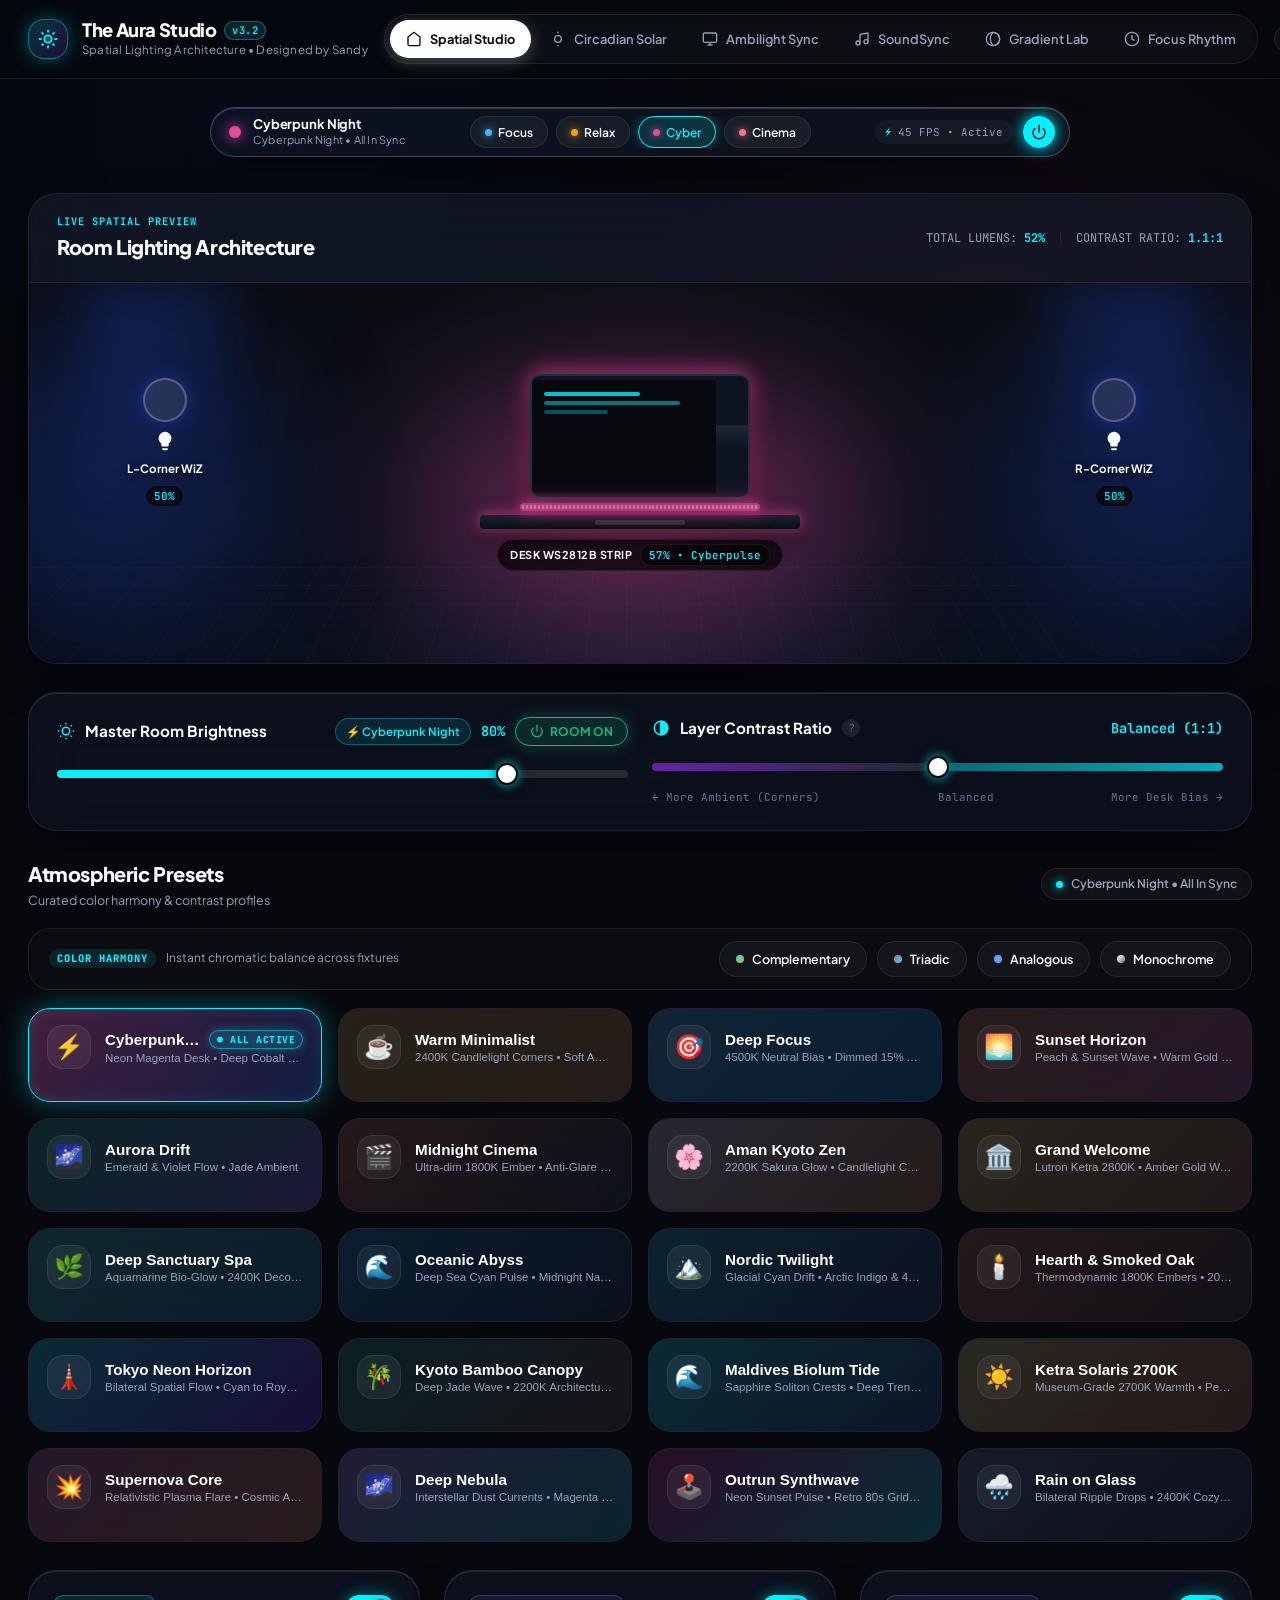
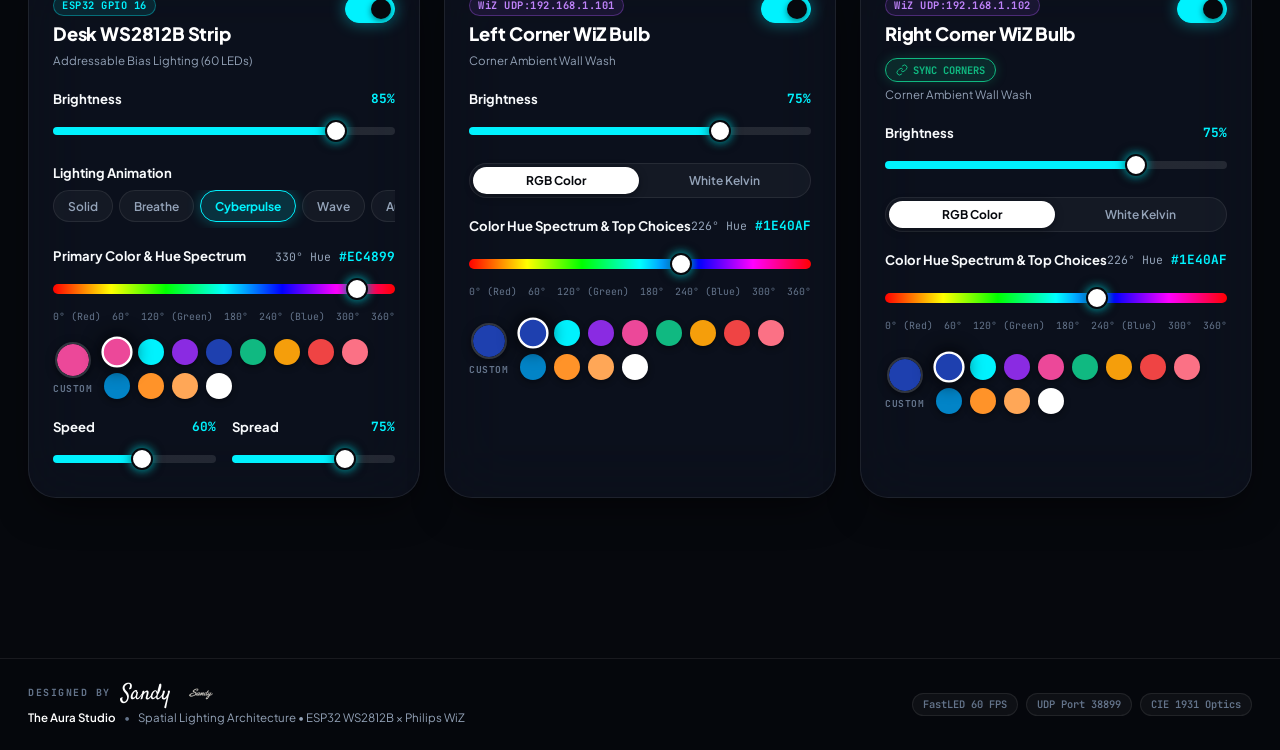
==== commit cbbf675d: "fix(ios): resolve iPhone WebKit loading blockers, storage security errors, and static asset starvati" ====
--- a/firmware/data/index.html
+++ b/firmware/data/index.html
@@ -4,7 +4,7 @@
 <head>
   <meta charset="UTF-8">
   <meta name="viewport"
-    content="width=device-width, initial-scale=1.0, maximum-scale=1.0, user-scalable=no, viewport-fit=cover">
+    content="width=device-width, initial-scale=1.0, viewport-fit=cover">
   <meta name="apple-mobile-web-app-capable" content="yes">
   <meta name="apple-mobile-web-app-status-bar-style" content="black-translucent">
   <meta name="apple-mobile-web-app-title" content="The Aura Studio">
@@ -18,11 +18,23 @@
   <title>The Aura Studio // Luxury Smart Lighting Architecture</title>
   <meta name="description"
     content="The Aura Studio: Production-level smart home lighting architecture and spatial controller for ESP32 WS2812B desk strip and Philips WiZ corner bulbs. Designed by Sandy.">
+  <script>
+    window.addEventListener('error', function(e) {
+      console.warn('[Aura Diagnostics] Handled runtime warning:', e.message);
+    });
+  </script>
   <link rel="preconnect" href="https://fonts.googleapis.com">
   <link rel="preconnect" href="https://fonts.gstatic.com" crossorigin>
+  <link rel="preload" as="style"
+    href="https://fonts.googleapis.com/css2?family=Plus+Jakarta+Sans:wght@300;400;500;600;700;800&family=JetBrains+Mono:wght@400;500;600&display=swap">
   <link
-    href="https://fonts.googleapis.com/css2?family=Plus+Jakarta+Sans:wght@300;400;500;600;700;800&family=JetBrains+Mono:wght@400;500;600&family=Satisfy&display=swap"
-    rel="stylesheet">
+    href="https://fonts.googleapis.com/css2?family=Plus+Jakarta+Sans:wght@300;400;500;600;700;800&family=JetBrains+Mono:wght@400;500;600&display=swap"
+    rel="stylesheet" media="print" onload="this.media='all'">
+  <noscript>
+    <link
+      href="https://fonts.googleapis.com/css2?family=Plus+Jakarta+Sans:wght@300;400;500;600;700;800&family=JetBrains+Mono:wght@400;500;600&display=swap"
+      rel="stylesheet">
+  </noscript>
   <link rel="stylesheet" href="style.css?v=03.02.000">
 </head>
 
--- a/firmware/data/style.css
+++ b/firmware/data/style.css
@@ -53,8 +53,8 @@
   --bright-wiz-right: 0.75;
 
   /* Typography Families */
-  --font-main: 'Plus Jakarta Sans', -apple-system, BlinkMacSystemFont, 'Segoe UI', Roboto, sans-serif;
-  --font-mono: 'JetBrains Mono', ui-monospace, SFMono-Regular, Menlo, Monaco, Consolas, monospace;
+  --font-main: -apple-system, BlinkMacSystemFont, 'SF Pro Text', 'SF Pro Display', 'Plus Jakarta Sans', 'Segoe UI', Roboto, sans-serif;
+  --font-mono: ui-monospace, SFMono-Regular, 'SF Mono', Menlo, Monaco, Consolas, 'JetBrains Mono', monospace;
   --font-signature: 'Satisfy', cursive;
 
   /* Architectural Curvatures & Squircles */
@@ -132,7 +132,7 @@
   -moz-osx-font-smoothing: grayscale;
   -webkit-tap-highlight-color: transparent;
   touch-action: manipulation;
-  overscroll-behavior-y: none;
+  overscroll-behavior-y: contain;
   -webkit-user-select: none;
   user-select: none;
   overflow-wrap: break-word;
@@ -1110,6 +1110,44 @@
   box-shadow: 0 0 2px rgba(255, 255, 255, 0.8);
   pointer-events: none;
   transition: opacity 0.15s ease, background-color 0.15s ease, transform 0.15s ease;
+}
+
+/* Smooth & Soothing 60Hz/120Hz Ambient Fluid Animations */
+@keyframes aura-strip-flow {
+  0% {
+    background-position: 0% 50%;
+  }
+  50% {
+    background-position: 100% 50%;
+  }
+  100% {
+    background-position: 0% 50%;
+  }
+}
+
+@keyframes aura-soothing-breathe {
+  0%, 100% {
+    opacity: calc(0.18 + 0.52 * var(--bright-desk));
+    filter: drop-shadow(0 0 calc(10px * var(--bright-desk)) var(--color-desk));
+  }
+  50% {
+    opacity: calc(0.32 + 0.68 * var(--bright-desk));
+    filter: drop-shadow(0 0 calc(28px * var(--bright-desk)) var(--color-desk));
+  }
+}
+
+.virtual-led-strip.anim-breathe {
+  animation: aura-soothing-breathe 4.5s ease-in-out infinite;
+}
+
+.virtual-led-strip.anim-gradient {
+  background-size: 200% 200%;
+  animation: aura-strip-flow 6.5s ease-in-out infinite;
+}
+
+.virtual-led-strip.anim-wave {
+  background-size: 250% 100%;
+  animation: aura-strip-flow 4.2s linear infinite;
 }
 
 .desk-surface {
@@ -2724,6 +2762,10 @@
 /* ==========================================================================
    SYSTEM SETTINGS & MODAL DIALOGS
    ========================================================================== */
+dialog:not([open]) {
+  display: none !important;
+}
+
 .settings-dialog {
   border: none;
   background: transparent;
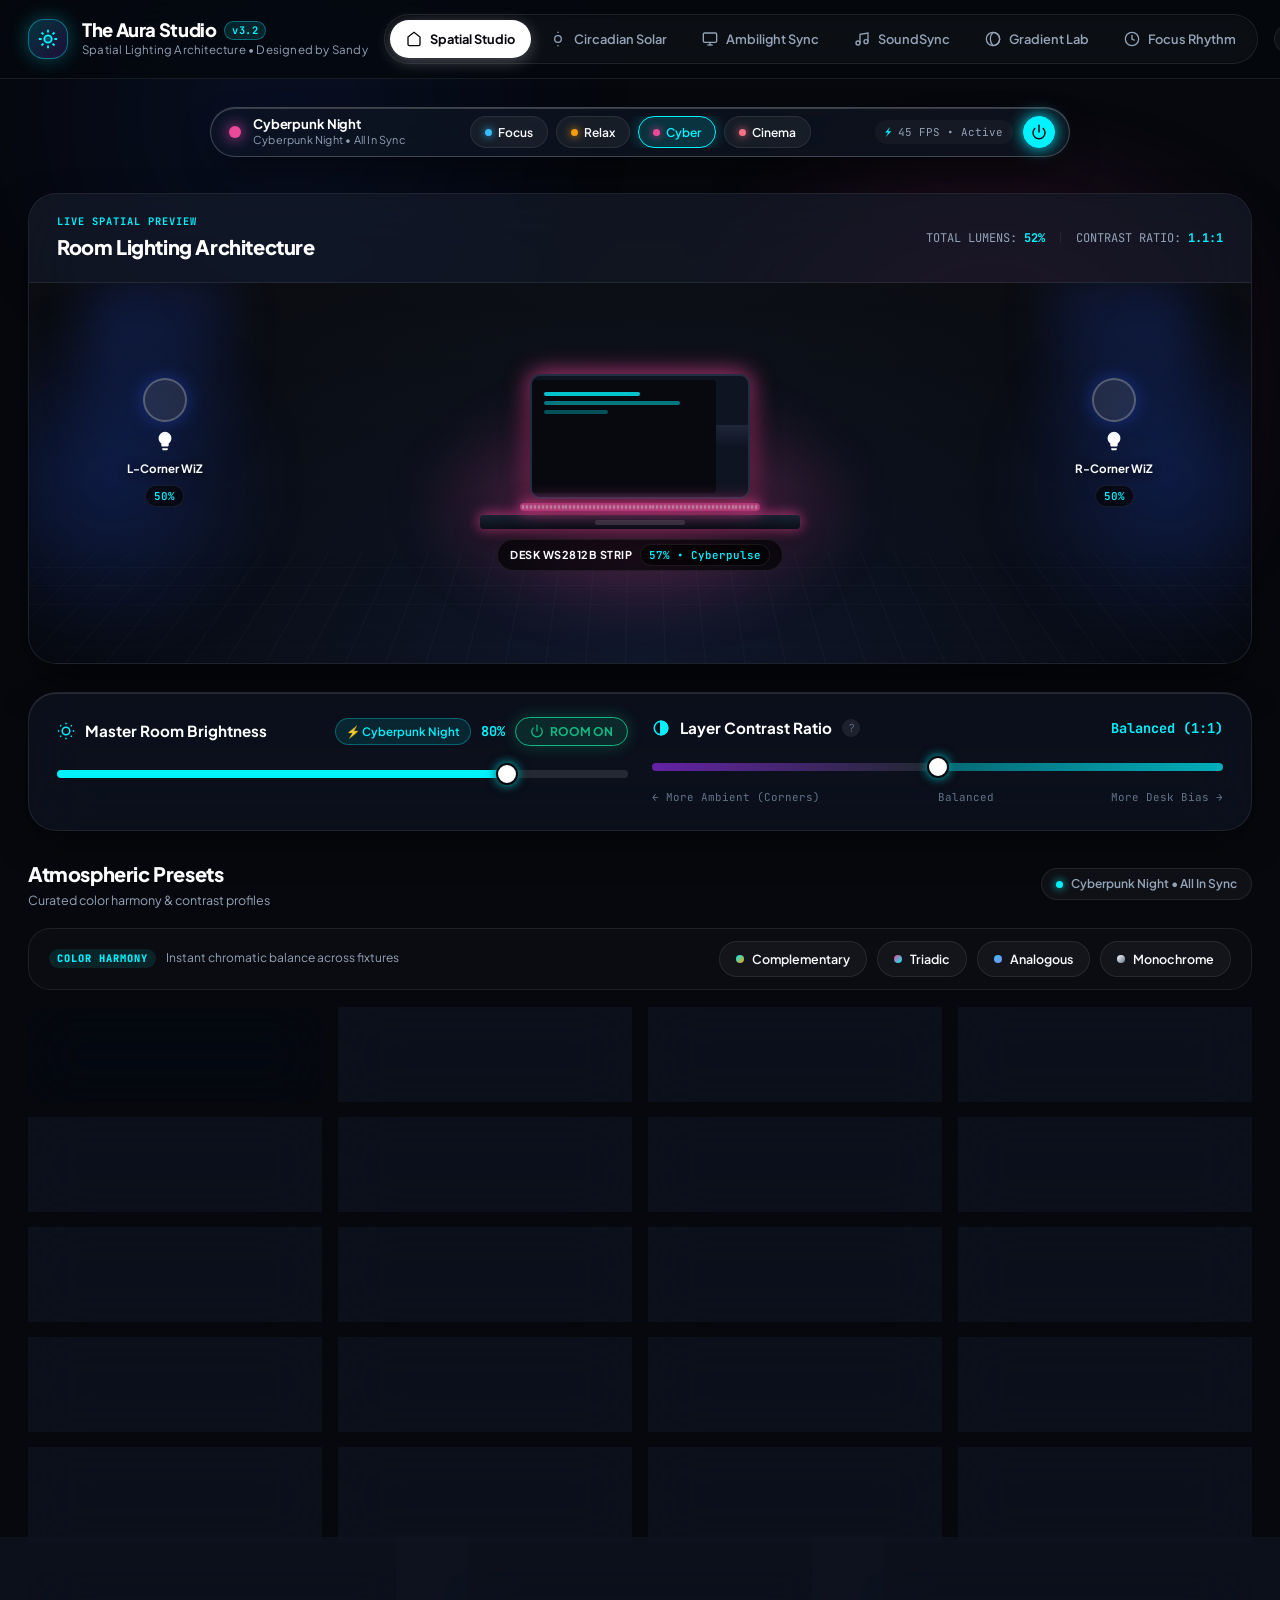
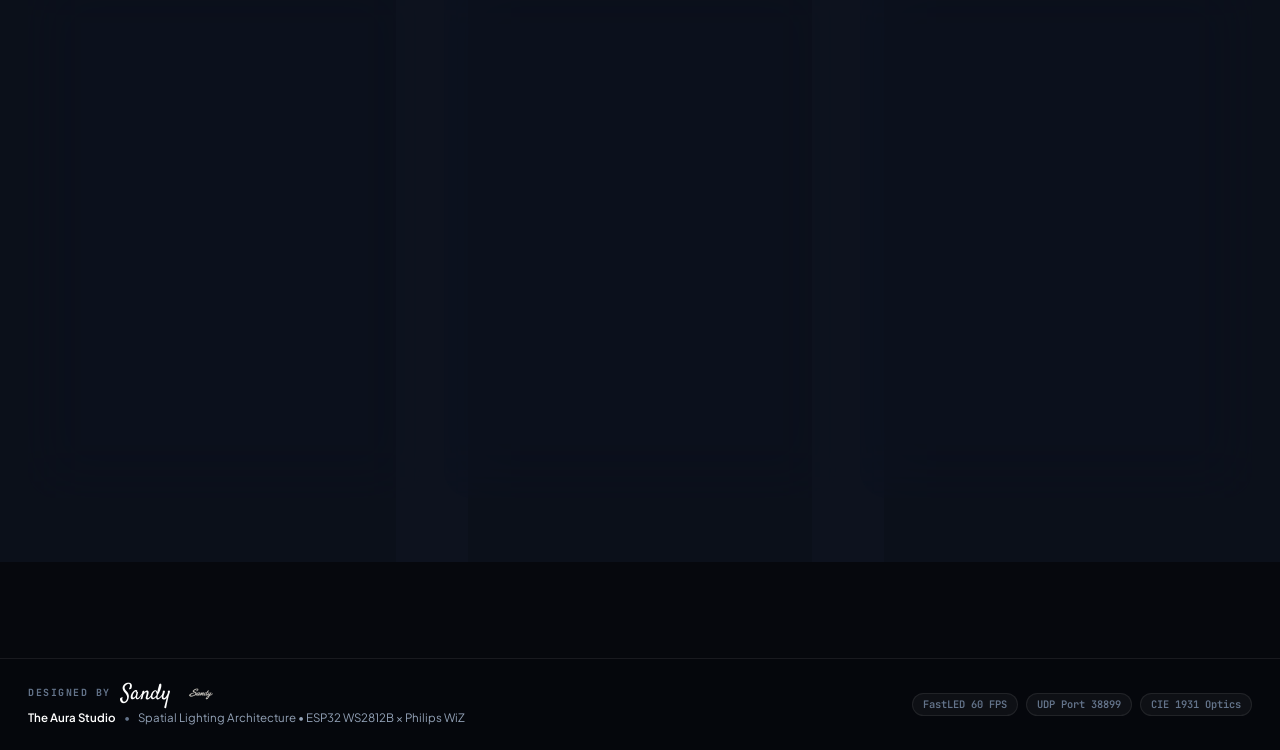
==== commit 724b8697: "perf(dashboard): instant mobile load via immutable asset caching, 304 ETag revalidation, and zero-la" ====
--- a/firmware/data/index.html
+++ b/firmware/data/index.html
@@ -23,18 +23,12 @@
       console.warn('[Aura Diagnostics] Handled runtime warning:', e.message);
     });
   </script>
-  <link rel="preconnect" href="https://fonts.googleapis.com">
+  <!-- Non-blocking asynchronous typography (instant render via native Apple San Francisco fonts) -->
+  <link rel="preconnect" href="https://fonts.googleapis.com" crossorigin>
   <link rel="preconnect" href="https://fonts.gstatic.com" crossorigin>
-  <link rel="preload" as="style"
-    href="https://fonts.googleapis.com/css2?family=Plus+Jakarta+Sans:wght@300;400;500;600;700;800&family=JetBrains+Mono:wght@400;500;600&display=swap">
-  <link
+  <link rel="stylesheet"
     href="https://fonts.googleapis.com/css2?family=Plus+Jakarta+Sans:wght@300;400;500;600;700;800&family=JetBrains+Mono:wght@400;500;600&display=swap"
-    rel="stylesheet" media="print" onload="this.media='all'">
-  <noscript>
-    <link
-      href="https://fonts.googleapis.com/css2?family=Plus+Jakarta+Sans:wght@300;400;500;600;700;800&family=JetBrains+Mono:wght@400;500;600&display=swap"
-      rel="stylesheet">
-  </noscript>
+    media="print" onload="this.media='all'">
   <link rel="stylesheet" href="style.css?v=03.02.000">
 </head>
 
--- a/firmware/data/style.css
+++ b/firmware/data/style.css
@@ -227,6 +227,7 @@
   z-index: 0;
   overflow: hidden;
   opacity: 0.65;
+  transform: translateZ(0);
   transition: opacity 1.2s ease;
 }
 .ambient-backdrop::before,
@@ -234,8 +235,10 @@
   content: '';
   position: absolute;
   border-radius: 50%;
-  filter: blur(140px);
-  transition: all 1.2s var(--ease-spring);
+  filter: blur(36px);
+  transform: translate3d(0, 0, 0);
+  will-change: opacity;
+  transition: opacity 1.2s ease;
 }
 .ambient-backdrop::before {
   width: 65vw;
@@ -883,22 +886,23 @@
   width: 320px;
   height: 320px;
   border-radius: 50%;
-  filter: blur(70px);
+  filter: blur(28px);
+  transform: translate3d(0, 0, 0);
   opacity: calc(var(--bright-wiz-left) * 0.7);
-  transition: all 0.8s ease;
+  transition: opacity 0.8s ease;
   pointer-events: none;
 }
 
 .aura-left {
   top: 10%;
   left: -80px;
-  background: var(--color-wiz-left);
+  background: radial-gradient(circle, var(--color-wiz-left) 0%, transparent 75%);
 }
 
 .aura-right {
   top: 10%;
   right: -80px;
-  background: var(--color-wiz-right);
+  background: radial-gradient(circle, var(--color-wiz-right) 0%, transparent 75%);
   opacity: calc(var(--bright-wiz-right) * 0.7);
 }
 
@@ -906,14 +910,14 @@
   position: absolute;
   width: 440px;
   height: 220px;
-  background: var(--color-desk);
+  background: radial-gradient(ellipse at center, var(--color-desk) 0%, transparent 75%);
   border-radius: 50%;
-  filter: blur(80px);
+  filter: blur(28px);
   top: 30%;
   left: 50%;
-  transform: translateX(-50%);
+  transform: translate3d(-50%, 0, 0);
   opacity: calc(var(--bright-desk) * 0.75);
-  transition: all 0.8s ease;
+  transition: opacity 0.8s ease;
   pointer-events: none;
 }
 
@@ -1128,12 +1132,15 @@
 @keyframes aura-soothing-breathe {
   0%, 100% {
     opacity: calc(0.18 + 0.52 * var(--bright-desk));
-    filter: drop-shadow(0 0 calc(10px * var(--bright-desk)) var(--color-desk));
   }
   50% {
-    opacity: calc(0.32 + 0.68 * var(--bright-desk));
-    filter: drop-shadow(0 0 calc(28px * var(--bright-desk)) var(--color-desk));
-  }
+    opacity: calc(0.36 + 0.64 * var(--bright-desk));
+  }
+}
+
+.virtual-led-strip {
+  transform: translateZ(0);
+  will-change: opacity, background-position;
 }
 
 .virtual-led-strip.anim-breathe {
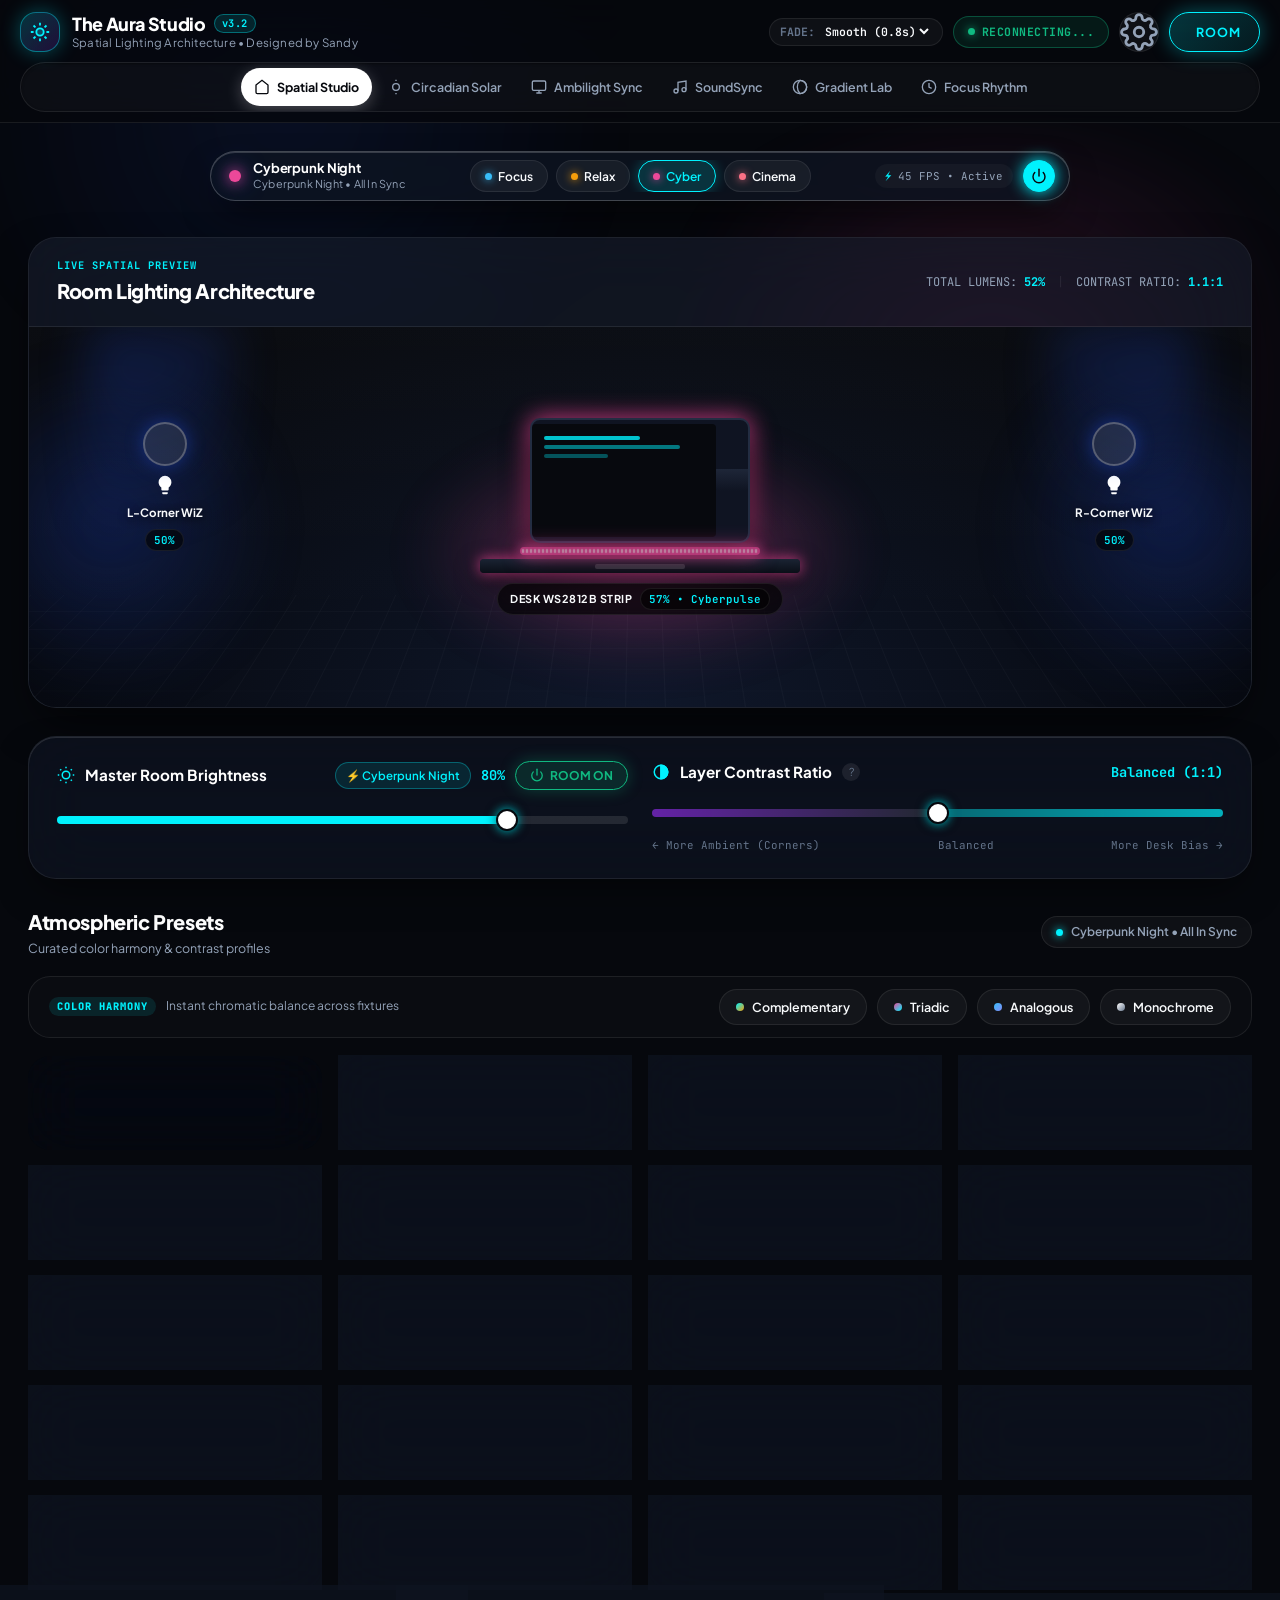
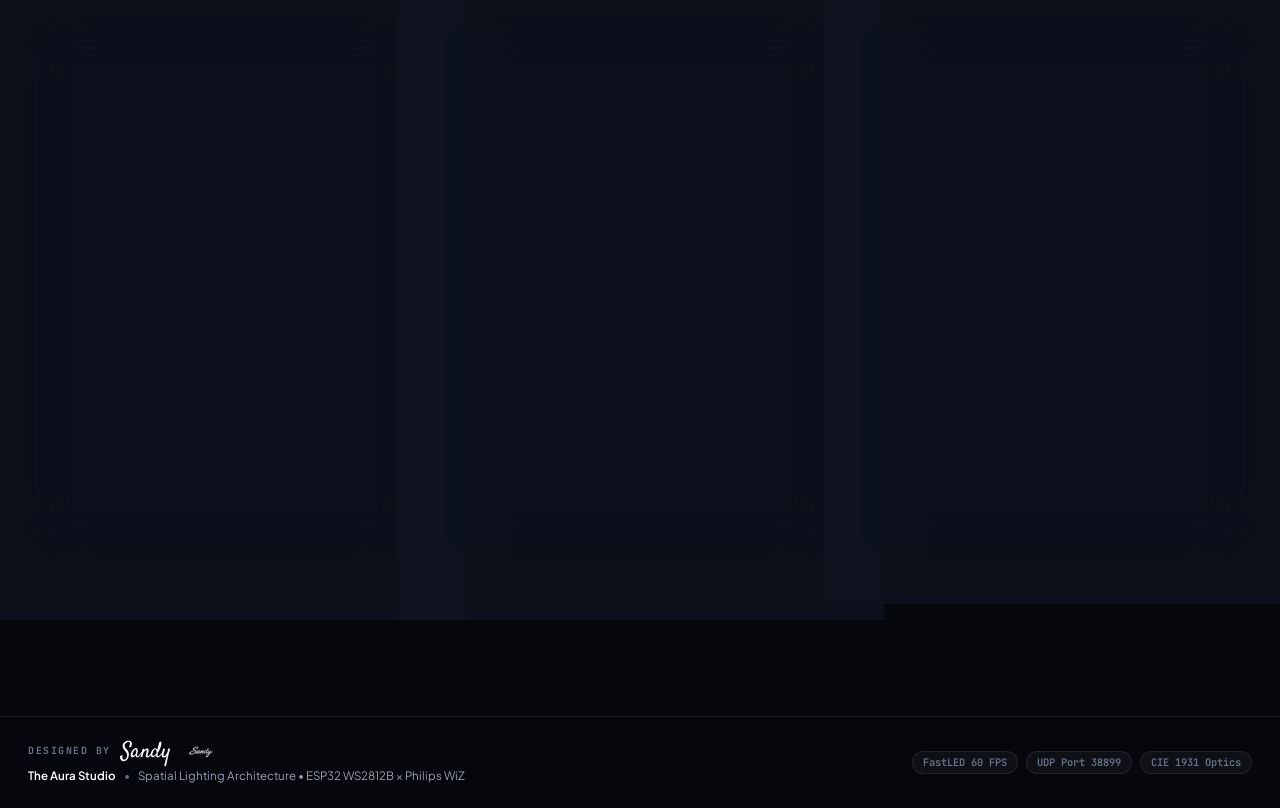
==== commit a7aab51d: "fix(ui,firmware): resolve header overflow, responsive bugs, modal stacking, and gradient state desyn" ====
--- a/firmware/data/index.html
+++ b/firmware/data/index.html
@@ -58,15 +58,15 @@
 
     <!-- Center Navigation Tabs for High-End Suites -->
     <nav class="suite-nav" aria-label="Feature Suites">
-      <button class="suite-tab active" data-tab="studio">
-        <svg viewBox="0 0 24 24" fill="none" stroke="currentColor" stroke-width="2">
+      <button type="button" class="suite-tab active" data-tab="studio" aria-current="page">
+        <svg viewBox="0 0 24 24" fill="none" stroke="currentColor" stroke-width="2" aria-hidden="true">
           <path d="M3 9l9-7 9 7v11a2 2 0 0 1-2 2H5a2 2 0 0 1-2-2z"></path>
         </svg>
         <span class="tab-label-full">Spatial Studio</span>
         <span class="tab-label-short">Studio</span>
       </button>
-      <button class="suite-tab" data-tab="circadian">
-        <svg viewBox="0 0 24 24" fill="none" stroke="currentColor" stroke-width="2">
+      <button type="button" class="suite-tab" data-tab="circadian">
+        <svg viewBox="0 0 24 24" fill="none" stroke="currentColor" stroke-width="2" aria-hidden="true">
           <circle cx="12" cy="12" r="5"></circle>
           <line x1="12" y1="1" x2="12" y2="3"></line>
           <line x1="12" y1="21" x2="12" y2="23"></line>
@@ -74,8 +74,8 @@
         <span class="tab-label-full">Circadian Solar</span>
         <span class="tab-label-short">Circadian</span>
       </button>
-      <button class="suite-tab" data-tab="ambilight">
-        <svg viewBox="0 0 24 24" fill="none" stroke="currentColor" stroke-width="2">
+      <button type="button" class="suite-tab" data-tab="ambilight">
+        <svg viewBox="0 0 24 24" fill="none" stroke="currentColor" stroke-width="2" aria-hidden="true">
           <rect x="2" y="3" width="20" height="14" rx="2" ry="2"></rect>
           <line x1="8" y1="21" x2="16" y2="21"></line>
           <line x1="12" y1="17" x2="12" y2="21"></line>
@@ -83,8 +83,8 @@
         <span class="tab-label-full">Ambilight Sync</span>
         <span class="tab-label-short">Ambilight</span>
       </button>
-      <button class="suite-tab" data-tab="soundsync">
-        <svg viewBox="0 0 24 24" fill="none" stroke="currentColor" stroke-width="2">
+      <button type="button" class="suite-tab" data-tab="soundsync">
+        <svg viewBox="0 0 24 24" fill="none" stroke="currentColor" stroke-width="2" aria-hidden="true">
           <path d="M9 18V5l12-2v13"></path>
           <circle cx="6" cy="18" r="3"></circle>
           <circle cx="18" cy="16" r="3"></circle>
@@ -92,16 +92,16 @@
         <span class="tab-label-full">SoundSync</span>
         <span class="tab-label-short">Sound</span>
       </button>
-      <button class="suite-tab" data-tab="gradients">
-        <svg viewBox="0 0 24 24" fill="none" stroke="currentColor" stroke-width="2">
+      <button type="button" class="suite-tab" data-tab="gradients">
+        <svg viewBox="0 0 24 24" fill="none" stroke="currentColor" stroke-width="2" aria-hidden="true">
           <circle cx="12" cy="12" r="10"></circle>
           <path d="M12 2a14.5 14.5 0 0 0 0 20 10 10 0 0 0 0-20"></path>
         </svg>
         <span class="tab-label-full">Gradient Lab</span>
         <span class="tab-label-short">Gradients</span>
       </button>
-      <button class="suite-tab" data-tab="rhythm">
-        <svg viewBox="0 0 24 24" fill="none" stroke="currentColor" stroke-width="2">
+      <button type="button" class="suite-tab" data-tab="rhythm">
+        <svg viewBox="0 0 24 24" fill="none" stroke="currentColor" stroke-width="2" aria-hidden="true">
           <circle cx="12" cy="12" r="10"></circle>
           <polyline points="12 6 12 12 16 14"></polyline>
         </svg>
@@ -114,7 +114,7 @@
       <!-- Transition Timing Preset -->
       <div class="transition-pill-wrap" title="Lutron Ketra-style Smooth Transition Duration">
         <span class="pill-label">FADE:</span>
-        <select id="select-transition-speed" class="pill-select">
+        <select id="select-transition-speed" class="pill-select" aria-label="Lighting fade transition speed">
           <option value="0">Instant (0s)</option>
           <option value="400">Snappy (0.4s)</option>
           <option value="800" selected>Smooth (0.8s)</option>
@@ -125,14 +125,14 @@
 
       <!-- Connection Status Badge -->
       <div id="connection-badge" class="status-chip connected" title="ESP32 Hub Connection">
-        <span class="status-dot"></span>
+        <span class="status-dot" aria-hidden="true"></span>
         <span id="connection-text" class="status-label">ESP32 ONLINE</span>
       </div>
 
       <!-- Settings / WiZ Scanner Button -->
-      <button id="btn-open-settings" class="icon-btn" aria-label="Open WiZ Discovery and Network Settings">
+      <button type="button" id="btn-open-settings" class="icon-btn" aria-label="Open WiZ Discovery and Network Settings">
         <svg viewBox="0 0 24 24" fill="none" stroke="currentColor" stroke-width="1.8" stroke-linecap="round"
-          stroke-linejoin="round">
+          stroke-linejoin="round" aria-hidden="true">
           <circle cx="12" cy="12" r="3"></circle>
           <path
             d="M19.4 15a1.65 1.65 0 0 0 .33 1.82l.06.06a2 2 0 0 1 0 2.83 2 2 0 0 1-2.83 0l-.06-.06a1.65 1.65 0 0 0-1.82-.33 1.65 1.65 0 0 0-1 1.51V21a2 2 0 0 1-2 2 2 2 0 0 1-2-2v-.09A1.65 1.65 0 0 0 9 19.4a1.65 1.65 0 0 0-1.82.33l-.06.06a2 2 0 0 1-2.83 0 2 2 0 0 1 0-2.83l.06-.06a1.65 1.65 0 0 0 .33-1.82 1.65 1.65 0 0 0-1.51-1H3a2 2 0 0 1-2-2 2 2 0 0 1 2-2h.09A1.65 1.65 0 0 0 4.6 9a1.65 1.65 0 0 0-.33-1.82l-.06-.06a2 2 0 0 1 0-2.83 2 2 0 0 1 2.83 0l.06.06a1.65 1.65 0 0 0 1.82.33H9a1.65 1.65 0 0 0 1-1.51V3a2 2 0 0 1 2-2 2 2 0 0 1 2 2v.09a1.65 1.65 0 0 0 1 1.51 1.65 1.65 0 0 0 1.82-.33l.06-.06a2 2 0 0 1 2.83 0 2 2 0 0 1 0 2.83l-.06.06a1.65 1.65 0 0 0-.33 1.82V9a1.65 1.65 0 0 0 1.51 1H21a2 2 0 0 1 2 2 2 2 0 0 1-2 2h-.09a1.65 1.65 0 0 0-1.51 1z">
@@ -141,7 +141,7 @@
       </button>
 
       <!-- Master Power Button -->
-      <button id="btn-master-power" class="master-power-btn active" aria-label="Toggle All Lights" role="switch" aria-checked="true">
+      <button type="button" id="btn-master-power" class="master-power-btn active" aria-label="Toggle All Lights" role="switch" aria-checked="true">
         <svg viewBox="0 0 24 24" fill="none" stroke="currentColor" stroke-width="2.2" stroke-linecap="round"
           stroke-linejoin="round" aria-hidden="true">
           <path d="M18.36 6.64a9 9 0 1 1-12.73 0"></path>
@@ -1645,15 +1645,15 @@
       </div>
 
       <!-- Settings Category Segmented Tab Bar -->
-      <nav class="settings-tabs-bar" role="tablist" aria-label="Settings Categories">
-        <button type="button" class="settings-tab-btn active" role="tab" id="tab-settings-network" aria-selected="true" aria-controls="settings-panel-network" data-settings-tab="network">
-          <svg viewBox="0 0 24 24" fill="none" stroke="currentColor" stroke-width="2" class="tab-icon">
+      <div class="settings-tabs-bar" role="tablist" aria-label="Settings Categories">
+        <button type="button" class="settings-tab-btn active" role="tab" id="tab-settings-network" aria-selected="true" aria-controls="settings-panel-network" data-settings-tab="network" tabindex="0">
+          <svg viewBox="0 0 24 24" fill="none" stroke="currentColor" stroke-width="2" class="tab-icon" aria-hidden="true">
             <path d="M5 12.55a11 11 0 0 1 14.08 0M1.42 9a16 16 0 0 1 21.16 0M8.53 16.11a6 6 0 0 1 6.95 0M12 20h.01" />
           </svg>
           <span>Network &amp; WiZ</span>
         </button>
-        <button type="button" class="settings-tab-btn" role="tab" id="tab-settings-optics" aria-selected="false" aria-controls="settings-panel-optics" data-settings-tab="optics">
-          <svg viewBox="0 0 24 24" fill="none" stroke="currentColor" stroke-width="2" class="tab-icon">
+        <button type="button" class="settings-tab-btn" role="tab" id="tab-settings-optics" aria-selected="false" aria-controls="settings-panel-optics" data-settings-tab="optics" tabindex="-1">
+          <svg viewBox="0 0 24 24" fill="none" stroke="currentColor" stroke-width="2" class="tab-icon" aria-hidden="true">
             <circle cx="12" cy="12" r="5" />
             <line x1="12" y1="1" x2="12" y2="3" />
             <line x1="12" y1="21" x2="12" y2="23" />
@@ -1666,21 +1666,21 @@
           </svg>
           <span>Lighting &amp; Optics</span>
         </button>
-        <button type="button" class="settings-tab-btn" role="tab" id="tab-settings-diagnostics" aria-selected="false" aria-controls="settings-panel-diagnostics" data-settings-tab="diagnostics">
-          <svg viewBox="0 0 24 24" fill="none" stroke="currentColor" stroke-width="2" class="tab-icon">
+        <button type="button" class="settings-tab-btn" role="tab" id="tab-settings-diagnostics" aria-selected="false" aria-controls="settings-panel-diagnostics" data-settings-tab="diagnostics" tabindex="-1">
+          <svg viewBox="0 0 24 24" fill="none" stroke="currentColor" stroke-width="2" class="tab-icon" aria-hidden="true">
             <path d="M22 12h-4l-3 9L9 3l-3 9H2" />
           </svg>
           <span>Diagnostics</span>
         </button>
-        <button type="button" class="settings-tab-btn" role="tab" id="tab-settings-firmware" aria-selected="false" aria-controls="settings-panel-firmware" data-settings-tab="firmware">
-          <svg viewBox="0 0 24 24" fill="none" stroke="currentColor" stroke-width="2" class="tab-icon">
+        <button type="button" class="settings-tab-btn" role="tab" id="tab-settings-firmware" aria-selected="false" aria-controls="settings-panel-firmware" data-settings-tab="firmware" tabindex="-1">
+          <svg viewBox="0 0 24 24" fill="none" stroke="currentColor" stroke-width="2" class="tab-icon" aria-hidden="true">
             <path d="M21 15v4a2 2 0 0 1-2 2H5a2 2 0 0 1-2-2v-4" />
             <polyline points="17 8 12 3 7 8" />
             <line x1="12" y1="3" x2="12" y2="15" />
           </svg>
           <span>Firmware OTA</span>
         </button>
-      </nav>
+      </div>
 
       <div class="dialog-body">
         <!-- TAB 1: Network & WiZ Provisioning -->
@@ -1712,41 +1712,41 @@
             </div>
 
             <!-- Expandable Network Change Form (collapsed by default) -->
-            <div id="wifi-change-panel" class="hidden" style="margin-top:12px; padding:16px; background:rgba(255,255,255,0.03); border:1px solid rgba(255,255,255,0.08); border-radius:14px">
-              <div style="display:flex; justify-content:space-between; align-items:center; margin-bottom:12px">
-                <span style="font-size:0.75rem; font-weight:700; letter-spacing:1px; color:var(--accent-cyan); text-transform:uppercase">Scan &amp; Reconfigure Wi-Fi</span>
+            <div id="wifi-change-panel" class="wifi-panel hidden">
+              <div class="wifi-panel-header">
+                <span class="wifi-panel-title">Scan &amp; Reconfigure Wi-Fi</span>
                 <button type="button" id="btn-scan-wifi" class="action-btn-sm">
                   <span>⚡ Scan Nearby Networks</span>
                 </button>
               </div>
 
-              <div class="form-group" style="margin-bottom:12px">
+              <div class="form-group">
                 <label for="select-wifi-networks">Discovered 2.4GHz Networks</label>
                 <select id="select-wifi-networks" class="custom-select mono">
                   <option value="">Select a network or enter below...</option>
                 </select>
               </div>
 
-              <div class="ip-form-grid" style="margin-bottom:12px">
+              <div class="ip-form-grid">
                 <div class="form-group">
                   <label for="input-wifi-ssid">Network Name (SSID)</label>
                   <input type="text" id="input-wifi-ssid" class="custom-input mono" placeholder="Wi-Fi SSID">
                 </div>
                 <div class="form-group">
                   <label for="input-wifi-pass">Wi-Fi Password</label>
-                  <div style="position:relative">
+                  <div class="password-input-wrap">
                     <input type="password" id="input-wifi-pass" class="custom-input mono" placeholder="Password">
-                    <button type="button" id="btn-toggle-wifi-pass-visibility" class="action-btn-sm" style="position:absolute; right:6px; top:50%; transform:translateY(-50%); padding:4px 8px; font-size:11px" title="Toggle password visibility">👁</button>
+                    <button type="button" id="btn-toggle-wifi-pass-visibility" class="action-btn-sm password-toggle-btn" aria-label="Toggle password visibility" title="Toggle password visibility">👁</button>
                   </div>
                 </div>
               </div>
 
-              <div style="display:flex; gap:10px; flex-wrap:wrap; align-items:center; margin-top:8px">
+              <div class="wifi-actions-row">
                 <button type="button" id="btn-submit-wifi-change" class="primary-btn" style="flex:1">Save &amp; Connect</button>
-                <button type="button" id="btn-reset-wifi" class="action-btn" style="color:#ef4444; border-color:rgba(239,68,68,0.3)" title="Clears Wi-Fi credentials and launches Aura-Studio-Setup hotspot">Reset to Setup Hotspot</button>
-              </div>
-
-              <div id="wifi-status-feedback" class="section-note" style="margin-top:10px; display:none"></div>
+                <button type="button" id="btn-reset-wifi" class="action-btn btn-danger-outline" title="Clears Wi-Fi credentials and launches Aura-Studio-Setup hotspot">Reset to Setup Hotspot</button>
+              </div>
+
+              <div id="wifi-status-feedback" class="section-note wifi-feedback-box hidden"></div>
             </div>
           </div>
 
@@ -1783,7 +1783,7 @@
                 <input type="text" id="input-wiz-right-ip" class="custom-input mono" placeholder="192.168.1.102"
                   value="192.168.1.102">
               </div>
-              <div class="form-group" style="grid-column: span 2">
+              <div class="form-group form-group-full">
                 <label for="input-hub-host">Smart Light Hub Address (mDNS or IP)</label>
                 <input type="text" id="input-hub-host" class="custom-input mono" placeholder="aura-hub.local"
                   value="aura-hub.local">
@@ -1801,7 +1801,7 @@
             <h4>Optical Dimming &amp; Perceptual Gamma</h4>
             <div class="section-inline-header">
               <div>
-                <strong style="font-size:0.84rem; color:#fff">Perceptual CIE 1931 Gamma Curve ($Y = X^{2.2}$)</strong>
+                <strong style="font-size:0.84rem; color:#fff">Perceptual CIE 1931 Gamma Curve (<i>Y</i> = <i>X</i><sup>2.2</sup>)</strong>
                 <p class="section-note" style="margin-top:4px">Applies human eye logarithmic luminance curve for ultra-smooth dimming and rich, banding-free shadows.</p>
               </div>
               <label class="toggle-switch">
--- a/firmware/data/style.css
+++ b/firmware/data/style.css
@@ -125,7 +125,7 @@
   color: var(--text-primary);
   min-height: 100vh;
   min-height: 100dvh;
-  overflow-x: hidden;
+  overflow-x: clip;
   line-height: 1.5;
   position: relative;
   -webkit-font-smoothing: antialiased;
@@ -138,12 +138,18 @@
   overflow-wrap: break-word;
 }
 
+[hidden],
+.hidden {
+  display: none !important;
+}
+
 body.theme-obsidian {
   background-color: var(--bg-base);
 }
 
 /* Modern Web Guidance: Images and Videos Never Overflow Column */
-img, video {
+img,
+video {
   max-inline-size: 100%;
   block-size: auto;
 }
@@ -154,15 +160,25 @@
 }
 
 /* Typographic Balance */
-h1, h2, h3 {
+h1,
+h2,
+h3 {
   text-wrap: balance;
 }
-p, li {
+
+p,
+li {
   text-wrap: pretty;
 }
 
 /* Allow text selection only where needed */
-code, pre, input, select, textarea, .mono, .selectable {
+code,
+pre,
+input,
+select,
+textarea,
+.mono,
+.selectable {
   -webkit-user-select: text;
   user-select: text;
 }
@@ -178,6 +194,7 @@
 dialog:modal {
   overscroll-behavior: contain;
 }
+
 dialog::backdrop {
   overflow: hidden;
   overscroll-behavior: contain;
@@ -212,9 +229,11 @@
   text-decoration: none;
   transition: transform 0.2s var(--ease-spring);
 }
+
 .skip-link:not(:focus) {
   transform: translateY(-200%);
 }
+
 .skip-link:focus {
   transform: translateY(0);
 }
@@ -230,6 +249,7 @@
   transform: translateZ(0);
   transition: opacity 1.2s ease;
 }
+
 .ambient-backdrop::before,
 .ambient-backdrop::after {
   content: '';
@@ -240,6 +260,7 @@
   will-change: opacity;
   transition: opacity 1.2s ease;
 }
+
 .ambient-backdrop::before {
   width: 65vw;
   height: 55vh;
@@ -248,6 +269,7 @@
   background: radial-gradient(circle, var(--color-wiz-left) 0%, transparent 70%);
   opacity: calc(var(--bright-wiz-left) * 0.45);
 }
+
 .ambient-backdrop::after {
   width: 65vw;
   height: 55vh;
@@ -263,7 +285,7 @@
   backdrop-filter: blur(32px) saturate(190%);
   -webkit-backdrop-filter: blur(32px) saturate(190%);
   border: 1px solid var(--border-glass);
-  box-shadow: 
+  box-shadow:
     0 16px 40px -12px rgba(0, 0, 0, 0.65),
     inset 0 1px 0 0 rgba(255, 255, 255, 0.12);
   border-radius: var(--radius-xl);
@@ -285,19 +307,20 @@
   display: flex;
   align-items: center;
   justify-content: space-between;
-  padding: max(14px, var(--safe-top)) 28px 14px 28px;
-  background: rgba(6, 8, 13, 0.82);
+  padding: max(12px, var(--safe-top)) max(24px, var(--safe-right)) 12px max(24px, var(--safe-left));
+  background: rgba(6, 8, 13, 0.84);
   backdrop-filter: blur(28px) saturate(180%);
   -webkit-backdrop-filter: blur(28px) saturate(180%);
   border-bottom: 1px solid var(--border-glass);
-  gap: 16px;
+  gap: 12px;
 }
 
 .brand {
   display: flex;
   align-items: center;
-  gap: 14px;
+  gap: 12px;
   flex-shrink: 0;
+  min-width: 0;
 }
 
 .logo-mark {
@@ -309,14 +332,17 @@
   display: flex;
   align-items: center;
   justify-content: center;
+  flex-shrink: 0;
   color: var(--accent-cyan);
   box-shadow: 0 0 20px rgba(0, 242, 254, 0.3);
   transition: transform 0.3s var(--ease-spring), box-shadow 0.3s ease;
 }
+
 .brand:hover .logo-mark {
   transform: scale(1.05) rotate(4deg);
   box-shadow: 0 0 28px rgba(0, 242, 254, 0.55);
 }
+
 .logo-mark svg {
   width: 22px;
   height: 22px;
@@ -325,13 +351,14 @@
 .brand-text {
   display: flex;
   flex-direction: column;
+  min-width: 0;
 }
 
 .brand-title {
   display: flex;
   align-items: center;
   gap: 8px;
-  font-size: 1.15rem;
+  font-size: 1.12rem;
   font-weight: 800;
   letter-spacing: -0.02em;
   color: #ffffff;
@@ -340,6 +367,7 @@
 
 .brand-title-text {
   color: #ffffff;
+  white-space: nowrap;
 }
 
 .badge-version {
@@ -352,6 +380,7 @@
   border: 1px solid rgba(0, 242, 254, 0.35);
   color: var(--accent-cyan);
   letter-spacing: 0.5px;
+  flex-shrink: 0;
 }
 
 .brand-subtitle {
@@ -359,6 +388,7 @@
   color: var(--text-secondary);
   font-weight: 400;
   letter-spacing: 0.2px;
+  white-space: nowrap;
 }
 
 /* Center Desktop Navigation Tabs for Feature Suites */
@@ -371,24 +401,33 @@
   border-radius: var(--radius-pill);
   gap: 3px;
   box-shadow: inset 0 1px 3px rgba(0, 0, 0, 0.4);
+  min-width: 0;
+  max-width: 100%;
+  overflow-x: auto;
+  scrollbar-width: none;
+}
+
+.suite-nav::-webkit-scrollbar {
+  display: none;
 }
 
 .suite-tab {
   display: inline-flex;
   align-items: center;
-  gap: 8px;
-  padding: 8px 16px;
+  gap: 7px;
+  padding: 8px 13px;
   background: transparent;
   border: none;
   border-radius: var(--radius-pill);
   color: var(--text-secondary);
   font-family: var(--font-main);
-  font-size: 0.8rem;
+  font-size: 0.78rem;
   font-weight: 600;
   cursor: pointer;
   transition: all 0.22s var(--ease-spring);
   min-height: 38px;
   white-space: nowrap;
+  flex-shrink: 0;
 }
 
 .suite-tab svg {
@@ -420,6 +459,7 @@
 .tab-label-full {
   display: inline;
 }
+
 .tab-label-short {
   display: none;
 }
@@ -428,8 +468,9 @@
 .header-status-panel {
   display: flex;
   align-items: center;
-  gap: 12px;
+  gap: 10px;
   flex-shrink: 0;
+  min-width: 0;
 }
 
 .transition-pill-wrap {
@@ -460,6 +501,7 @@
   cursor: pointer;
   outline: none;
 }
+
 .pill-select option {
   background: #0e131f;
   color: #f8fafc;
@@ -479,6 +521,7 @@
   font-family: var(--font-mono);
   letter-spacing: 0.5px;
 }
+
 .status-chip.connected {
   background: rgba(16, 185, 129, 0.1);
   border-color: rgba(16, 185, 129, 0.35);
@@ -504,14 +547,24 @@
   border-color: rgba(239, 68, 68, 0.35);
   color: var(--accent-ruby);
 }
+
 .status-chip.disconnected .status-dot {
   background: var(--accent-ruby);
   box-shadow: 0 0 10px var(--accent-ruby);
 }
 
 @keyframes pulse-dot {
-  0%, 100% { transform: scale(1); opacity: 1; }
-  50% { transform: scale(1.3); opacity: 0.6; }
+
+  0%,
+  100% {
+    transform: scale(1);
+    opacity: 1;
+  }
+
+  50% {
+    transform: scale(1.3);
+    opacity: 0.6;
+  }
 }
 
 .icon-btn {
@@ -527,6 +580,7 @@
   cursor: pointer;
   transition: all 0.22s var(--ease-spring);
 }
+
 .icon-btn:hover {
   background: rgba(255, 255, 255, 0.08);
   border-color: var(--border-specular);
@@ -551,12 +605,14 @@
   transition: all 0.25s var(--ease-spring);
   min-height: 40px;
 }
+
 .master-power-btn.active {
   background: linear-gradient(135deg, rgba(0, 242, 254, 0.2), rgba(0, 242, 254, 0.08));
   border-color: var(--accent-cyan);
   color: var(--accent-cyan);
   box-shadow: 0 0 20px rgba(0, 242, 254, 0.35);
 }
+
 .master-power-btn:hover {
   transform: scale(1.03);
 }
@@ -594,7 +650,7 @@
   backdrop-filter: blur(36px) saturate(200%);
   -webkit-backdrop-filter: blur(36px) saturate(200%);
   border: 1px solid var(--border-glass-active);
-  box-shadow: 
+  box-shadow:
     0 16px 36px -10px rgba(0, 0, 0, 0.7),
     inset 0 1px 0 rgba(255, 255, 255, 0.18);
   border-radius: var(--radius-pill);
@@ -605,7 +661,7 @@
 
 .island-capsule:hover {
   border-color: var(--accent-cyan);
-  box-shadow: 
+  box-shadow:
     0 20px 48px -10px rgba(0, 242, 254, 0.25),
     inset 0 1px 0 rgba(255, 255, 255, 0.28);
 }
@@ -627,8 +683,17 @@
 }
 
 @keyframes aura-pulse {
-  0%, 100% { transform: scale(1); opacity: 1; }
-  50% { transform: scale(1.25); opacity: 0.75; }
+
+  0%,
+  100% {
+    transform: scale(1);
+    opacity: 1;
+  }
+
+  50% {
+    transform: scale(1.25);
+    opacity: 0.75;
+  }
 }
 
 .island-info {
@@ -659,6 +724,7 @@
   scrollbar-width: none;
   -webkit-overflow-scrolling: touch;
 }
+
 .island-quick-moods::-webkit-scrollbar {
   display: none;
 }
@@ -699,10 +765,26 @@
   height: 7px;
   border-radius: 50%;
 }
-.dot-focus { background: #38bdf8; box-shadow: 0 0 8px #38bdf8; }
-.dot-warm { background: #f59e0b; box-shadow: 0 0 8px #f59e0b; }
-.dot-cyber { background: #ec4899; box-shadow: 0 0 8px #ec4899; }
-.dot-cinema { background: #fb7185; box-shadow: 0 0 8px #fb7185; }
+
+.dot-focus {
+  background: #38bdf8;
+  box-shadow: 0 0 8px #38bdf8;
+}
+
+.dot-warm {
+  background: #f59e0b;
+  box-shadow: 0 0 8px #f59e0b;
+}
+
+.dot-cyber {
+  background: #ec4899;
+  box-shadow: 0 0 8px #ec4899;
+}
+
+.dot-cinema {
+  background: #fb7185;
+  box-shadow: 0 0 8px #fb7185;
+}
 
 .island-actions {
   display: flex;
@@ -746,12 +828,14 @@
   cursor: pointer;
   transition: all 0.2s var(--ease-spring);
 }
+
 .island-quick-btn.active {
   background: var(--accent-cyan);
   color: #06080d;
   box-shadow: 0 0 16px var(--accent-cyan);
   border-color: var(--accent-cyan);
 }
+
 .island-quick-btn svg {
   width: 16px;
   height: 16px;
@@ -764,13 +848,21 @@
   gap: 28px;
   animation: fadeIn 0.35s var(--ease-spring);
 }
+
 .tab-view.active {
   display: flex;
 }
 
 @keyframes fadeIn {
-  from { opacity: 0; transform: translateY(8px); }
-  to { opacity: 1; transform: translateY(0); }
+  from {
+    opacity: 0;
+    transform: translateY(8px);
+  }
+
+  to {
+    opacity: 1;
+    transform: translateY(0);
+  }
 }
 
 /* ==========================================================================
@@ -870,7 +962,7 @@
   bottom: 0;
   width: 140%;
   height: 60%;
-  background-image: 
+  background-image:
     linear-gradient(rgba(255, 255, 255, 0.05) 1px, transparent 1px),
     linear-gradient(90deg, rgba(255, 255, 255, 0.05) 1px, transparent 1px);
   background-size: 40px 40px;
@@ -982,6 +1074,7 @@
   transition: all 0.5s ease;
   cursor: pointer;
 }
+
 .fixture-glow-source:hover {
   transform: scale(1.15);
   box-shadow: 0 0 45px currentColor;
@@ -1042,7 +1135,7 @@
   background: #0f1422;
   border: 2px solid #232d42;
   border-radius: var(--radius-sm);
-  box-shadow: 
+  box-shadow:
     0 12px 28px rgba(0, 0, 0, 0.8),
     0 0 40px var(--color-desk);
   display: flex;
@@ -1076,9 +1169,20 @@
   border-radius: 2px;
   background: var(--accent-cyan);
 }
-.line-1 { width: 60%; }
-.line-2 { width: 85%; opacity: 0.6; }
-.line-3 { width: 40%; opacity: 0.4; }
+
+.line-1 {
+  width: 60%;
+}
+
+.line-2 {
+  width: 85%;
+  opacity: 0.6;
+}
+
+.line-3 {
+  width: 40%;
+  opacity: 0.4;
+}
 
 .monitor-stand {
   width: 36px;
@@ -1121,18 +1225,23 @@
   0% {
     background-position: 0% 50%;
   }
+
   50% {
     background-position: 100% 50%;
   }
+
   100% {
     background-position: 0% 50%;
   }
 }
 
 @keyframes aura-soothing-breathe {
-  0%, 100% {
+
+  0%,
+  100% {
     opacity: calc(0.18 + 0.52 * var(--bright-desk));
   }
+
   50% {
     opacity: calc(0.36 + 0.64 * var(--bright-desk));
   }
@@ -1204,8 +1313,15 @@
 }
 
 @keyframes pulse-focus {
-  0%, 100% { outline-color: var(--accent-cyan); }
-  50% { outline-color: rgba(0, 242, 254, 0.3); }
+
+  0%,
+  100% {
+    outline-color: var(--accent-cyan);
+  }
+
+  50% {
+    outline-color: rgba(0, 242, 254, 0.3);
+  }
 }
 
 /* ==========================================================================
@@ -1302,12 +1418,14 @@
   cursor: pointer;
   transition: all 0.2s var(--ease-spring);
 }
+
 .room-power-pill.active {
   background: rgba(16, 185, 129, 0.15);
   border-color: var(--accent-emerald);
   color: var(--accent-emerald);
   box-shadow: 0 0 16px rgba(16, 185, 129, 0.3);
 }
+
 .room-power-pill svg {
   width: 14px;
   height: 14px;
@@ -1452,10 +1570,22 @@
   height: 8px;
   border-radius: 50%;
 }
-.dot-comp { background: linear-gradient(135deg, #00f2fe, #f59e0b); }
-.dot-triad { background: linear-gradient(135deg, #ec4899, #00f2fe); }
-.dot-analog { background: linear-gradient(135deg, #38bdf8, #818cf8); }
-.dot-mono { background: linear-gradient(135deg, #ffffff, #64748b); }
+
+.dot-comp {
+  background: linear-gradient(135deg, #00f2fe, #f59e0b);
+}
+
+.dot-triad {
+  background: linear-gradient(135deg, #ec4899, #00f2fe);
+}
+
+.dot-analog {
+  background: linear-gradient(135deg, #38bdf8, #818cf8);
+}
+
+.dot-mono {
+  background: linear-gradient(135deg, #ffffff, #64748b);
+}
 
 /* Bento Grid for 20 Presets */
 .scenes-grid {
@@ -1586,21 +1716,25 @@
   border-radius: var(--radius-pill);
   flex-shrink: 0;
 }
+
 .scene-match-badge.hidden {
   display: none !important;
 }
+
 .scene-match-badge.badge-all {
   background: rgba(0, 242, 254, 0.16);
   border: 1px solid rgba(0, 242, 254, 0.5);
   color: #00f2fe;
   box-shadow: 0 0 10px rgba(0, 242, 254, 0.3);
 }
+
 .scene-match-badge.badge-strip {
   background: rgba(56, 189, 248, 0.14);
   border: 1px solid rgba(56, 189, 248, 0.45);
   color: #38bdf8;
   box-shadow: 0 0 8px rgba(56, 189, 248, 0.25);
 }
+
 .scene-match-badge.badge-lamps {
   background: rgba(168, 85, 247, 0.16);
   border: 1px solid rgba(168, 85, 247, 0.5);
@@ -1617,26 +1751,85 @@
 }
 
 /* Gradients for Presets */
-.scene-grad-cyberpunk { background: linear-gradient(135deg, #ec4899, #1e40af); }
-.scene-grad-warm { background: linear-gradient(135deg, #f59e0b, #d97706); }
-.scene-grad-focus { background: linear-gradient(135deg, #38bdf8, #0284c7); }
-.scene-grad-sunset { background: linear-gradient(135deg, #f97316, #ec4899); }
-.scene-grad-aurora { background: linear-gradient(135deg, #10b981, #8b5cf6); }
-.scene-grad-cinema { background: linear-gradient(135deg, #ea580c, #18181b); }
-.scene-grad-zen { background: linear-gradient(135deg, #fbcfe8, #d97706); }
-.scene-grad-welcome { background: linear-gradient(135deg, #fbbf24, #b45309); }
-.scene-grad-spa { background: linear-gradient(135deg, #2dd4bf, #0e7490); }
-.scene-grad-ocean { background: linear-gradient(135deg, #0284c7, #0f172a); }
-.scene-grad-nordic { background: linear-gradient(135deg, #06b6d4, #1e1b4b); }
-.scene-grad-hearth { background: linear-gradient(135deg, #ea580c, #451a03); }
-.scene-grad-tokyo { background: linear-gradient(135deg, #00f2fe, #7000ff); }
-.scene-grad-rainforest { background: linear-gradient(135deg, #059669, #78350f); }
-.scene-grad-maldives { background: linear-gradient(135deg, #00f2fe, #1e3a8a); }
-.scene-grad-solaris { background: linear-gradient(135deg, #fde047, #ea580c); }
-.scene-grad-supernova { background: linear-gradient(135deg, #ec4899, #f97316); }
-.scene-grad-nebula { background: linear-gradient(135deg, #c084fc, #06b6d4); }
-.scene-grad-synthwave { background: linear-gradient(135deg, #ff007f, #00f2fe); }
-.scene-grad-rain { background: linear-gradient(135deg, #64748b, #0f172a); }
+.scene-grad-cyberpunk {
+  background: linear-gradient(135deg, #ec4899, #1e40af);
+}
+
+.scene-grad-warm {
+  background: linear-gradient(135deg, #f59e0b, #d97706);
+}
+
+.scene-grad-focus {
+  background: linear-gradient(135deg, #38bdf8, #0284c7);
+}
+
+.scene-grad-sunset {
+  background: linear-gradient(135deg, #f97316, #ec4899);
+}
+
+.scene-grad-aurora {
+  background: linear-gradient(135deg, #10b981, #8b5cf6);
+}
+
+.scene-grad-cinema {
+  background: linear-gradient(135deg, #ea580c, #18181b);
+}
+
+.scene-grad-zen {
+  background: linear-gradient(135deg, #fbcfe8, #d97706);
+}
+
+.scene-grad-welcome {
+  background: linear-gradient(135deg, #fbbf24, #b45309);
+}
+
+.scene-grad-spa {
+  background: linear-gradient(135deg, #2dd4bf, #0e7490);
+}
+
+.scene-grad-ocean {
+  background: linear-gradient(135deg, #0284c7, #0f172a);
+}
+
+.scene-grad-nordic {
+  background: linear-gradient(135deg, #06b6d4, #1e1b4b);
+}
+
+.scene-grad-hearth {
+  background: linear-gradient(135deg, #ea580c, #451a03);
+}
+
+.scene-grad-tokyo {
+  background: linear-gradient(135deg, #00f2fe, #7000ff);
+}
+
+.scene-grad-rainforest {
+  background: linear-gradient(135deg, #059669, #78350f);
+}
+
+.scene-grad-maldives {
+  background: linear-gradient(135deg, #00f2fe, #1e3a8a);
+}
+
+.scene-grad-solaris {
+  background: linear-gradient(135deg, #fde047, #ea580c);
+}
+
+.scene-grad-supernova {
+  background: linear-gradient(135deg, #ec4899, #f97316);
+}
+
+.scene-grad-nebula {
+  background: linear-gradient(135deg, #c084fc, #06b6d4);
+}
+
+.scene-grad-synthwave {
+  background: linear-gradient(135deg, #ff007f, #00f2fe);
+}
+
+.scene-grad-rain {
+  background: linear-gradient(135deg, #64748b, #0f172a);
+}
 
 /* ==========================================================================
    DEVICE CONTROL MATRIX (3 CHANNELS)
@@ -1652,6 +1845,24 @@
   display: flex;
   flex-direction: column;
   gap: 20px;
+  transition: opacity 0.28s var(--ease-soft), border-color 0.28s var(--ease-soft), box-shadow 0.28s var(--ease-soft);
+}
+
+.device-card.powered-off .card-body {
+  opacity: 0.52;
+  filter: saturate(0.45);
+  transition: opacity 0.28s var(--ease-soft), filter 0.28s var(--ease-soft);
+}
+
+.device-card.linked-corner {
+  border-color: rgba(16, 185, 129, 0.35);
+  box-shadow: 0 12px 32px -12px rgba(16, 185, 129, 0.22);
+}
+
+.room-fixture.powered-off .fixture-glow-source {
+  opacity: 0.28;
+  box-shadow: none;
+  filter: grayscale(0.8);
 }
 
 .card-header {
@@ -1678,11 +1889,13 @@
   width: fit-content;
   letter-spacing: 0.5px;
 }
+
 .chip-esp32 {
   background: rgba(0, 242, 254, 0.1);
   border: 1px solid rgba(0, 242, 254, 0.35);
   color: var(--accent-cyan);
 }
+
 .chip-wiz {
   background: rgba(168, 85, 247, 0.1);
   border: 1px solid rgba(168, 85, 247, 0.35);
@@ -1723,10 +1936,12 @@
   cursor: pointer;
   transition: all 0.2s var(--ease-spring);
 }
+
 .link-btn svg {
   width: 12px;
   height: 12px;
 }
+
 .link-btn.active {
   background: rgba(16, 185, 129, 0.15);
   border-color: var(--accent-emerald);
@@ -1742,11 +1957,13 @@
   height: 28px;
   flex-shrink: 0;
 }
+
 .toggle-switch input {
   opacity: 0;
   width: 0;
   height: 0;
 }
+
 .toggle-slider {
   position: absolute;
   cursor: pointer;
@@ -1756,6 +1973,7 @@
   border-radius: var(--radius-pill);
   border: 1px solid var(--border-glass);
 }
+
 .toggle-slider::before {
   position: absolute;
   content: "";
@@ -1768,12 +1986,14 @@
   border-radius: 50%;
   box-shadow: 0 2px 6px rgba(0, 0, 0, 0.5);
 }
-.toggle-switch input:checked + .toggle-slider {
+
+.toggle-switch input:checked+.toggle-slider {
   background-color: var(--accent-cyan);
   border-color: var(--accent-cyan);
   box-shadow: 0 0 16px rgba(0, 242, 254, 0.45);
 }
-.toggle-switch input:checked + .toggle-slider::before {
+
+.toggle-switch input:checked+.toggle-slider::before {
   transform: translateX(22px);
   background-color: #06080d;
 }
@@ -1869,7 +2089,8 @@
 }
 
 /* Continuous Rainbow Hue Spectrum Bar */
-.hue-slider-wrap, .kelvin-slider-wrap {
+.hue-slider-wrap,
+.kelvin-slider-wrap {
   display: flex;
   flex-direction: column;
   gap: 6px;
@@ -1897,6 +2118,12 @@
   align-items: center;
   gap: 4px;
   cursor: pointer;
+}
+
+.custom-picker-cell.active .native-color-picker {
+  border-color: var(--accent-cyan);
+  box-shadow: 0 0 14px rgba(0, 242, 254, 0.55);
+  transform: scale(1.06);
 }
 
 .native-color-picker {
@@ -1914,17 +2141,21 @@
   box-shadow: 0 2px 8px rgba(0, 0, 0, 0.5);
   transition: transform 0.2s var(--ease-spring), box-shadow 0.2s ease;
 }
+
 .native-color-picker::-webkit-color-swatch-wrapper {
   padding: 0;
 }
+
 .native-color-picker::-webkit-color-swatch {
   border: none;
   border-radius: 50%;
 }
+
 .native-color-picker::-moz-color-swatch {
   border: none;
   border-radius: 50%;
 }
+
 .native-color-picker:hover {
   transform: scale(1.1);
   box-shadow: 0 0 16px rgba(255, 255, 255, 0.3);
@@ -1955,10 +2186,12 @@
   transition: all 0.2s var(--ease-spring);
   box-shadow: 0 2px 6px rgba(0, 0, 0, 0.4);
 }
+
 .swatch-dot:hover {
   transform: scale(1.2);
   box-shadow: 0 0 14px currentColor;
 }
+
 .swatch-dot.active {
   border-color: #ffffff;
   transform: scale(1.2);
@@ -2015,11 +2248,13 @@
   flex-direction: column;
   gap: 14px;
 }
+
 .mode-view.hidden {
   display: none !important;
 }
 
-.mode-rgb, .mode-cct {
+.mode-rgb,
+.mode-cct {
   width: 100%;
 }
 
@@ -2027,37 +2262,31 @@
    CROSS-BROWSER ACCESSIBLE RANGE SLIDERS WITH LIQUID FILL
    ========================================================================== */
 .custom-range {
+  --slider-track-h: var(--slider-track-size);
+  --slider-track-bg: linear-gradient(to right,
+      var(--accent-cyan) 0%,
+      var(--accent-cyan) var(--slider-fill-pct, 50%),
+      rgba(255, 255, 255, 0.1) var(--slider-fill-pct, 50%),
+      rgba(255, 255, 255, 0.1) 100%);
   -webkit-appearance: none;
   -moz-appearance: none;
   appearance: none;
   width: 100%;
-  height: var(--slider-track-size);
-  background: var(--slider-track-color);
+  height: max(28px, var(--target-size));
+  background: transparent;
   border-radius: var(--slider-track-radius);
   outline: none;
   cursor: pointer;
-  margin: 10px 0;
+  margin: 2px 0;
   touch-action: pan-y;
-  transition: background 0.2s ease;
-}
-
-/* Dynamic Liquid Progress Fill Track for General Custom Sliders */
-.custom-range:not(.hue-range):not(.kelvin-range):not(.range-bipolar) {
-  background: linear-gradient(
-    to right,
-    var(--accent-cyan) 0%,
-    var(--accent-cyan) var(--slider-fill-pct, 50%),
-    rgba(255, 255, 255, 0.1) var(--slider-fill-pct, 50%),
-    rgba(255, 255, 255, 0.1) 100%
-  ) !important;
-}
-
-/* WebKit Track & Thumb */
+}
+
+/* WebKit Track & Thumb (separate selector rules per cross-browser standard) */
 .custom-range::-webkit-slider-runnable-track {
   width: 100%;
-  height: var(--slider-track-size);
+  height: var(--slider-track-h);
   border-radius: var(--slider-track-radius);
-  background: transparent;
+  background: var(--slider-track-bg);
 }
 
 .custom-range::-webkit-slider-thumb {
@@ -2070,7 +2299,7 @@
   border: 2px solid #06080d;
   box-shadow: 0 0 12px rgba(0, 0, 0, 0.6), 0 0 10px var(--accent-cyan);
   cursor: pointer;
-  margin-top: calc((var(--slider-thumb-size) - var(--slider-track-size)) / -2);
+  margin-top: calc((var(--slider-thumb-size) - var(--slider-track-h)) / -2);
   transition: transform 0.15s var(--ease-spring), box-shadow 0.15s ease;
 }
 
@@ -2082,9 +2311,9 @@
 /* Firefox Track & Thumb */
 .custom-range::-moz-range-track {
   width: 100%;
-  height: var(--slider-track-size);
+  height: var(--slider-track-h);
   border-radius: var(--slider-track-radius);
-  background: transparent;
+  background: var(--slider-track-bg);
 }
 
 .custom-range::-moz-range-thumb {
@@ -2104,41 +2333,35 @@
 
 /* Hue Rainbow Track */
 .hue-range {
-  background: linear-gradient(
-    to right,
-    #ff0000 0%,
-    #ffff00 17%,
-    #00ff00 33%,
-    #00ffff 50%,
-    #0000ff 67%,
-    #ff00ff 83%,
-    #ff0000 100%
-  ) !important;
-  height: 10px;
+  --slider-track-h: 10px;
+  --slider-track-bg: linear-gradient(to right,
+      #ff0000 0%,
+      #ffff00 17%,
+      #00ff00 33%,
+      #00ffff 50%,
+      #0000ff 67%,
+      #ff00ff 83%,
+      #ff0000 100%);
 }
 
 /* Kelvin Warm to Cool White Track */
 .kelvin-range {
-  background: linear-gradient(
-    to right,
-    #ff8a12 0%,
-    #ffa757 25%,
-    #ffd199 50%,
-    #ffffff 75%,
-    #d4e9ff 100%
-  ) !important;
-  height: 10px;
+  --slider-track-h: 10px;
+  --slider-track-bg: linear-gradient(to right,
+      #ff8a12 0%,
+      #ffa757 25%,
+      #ffd199 50%,
+      #ffffff 75%,
+      #d4e9ff 100%);
 }
 
 /* Bipolar Contrast Balance Track */
 .range-bipolar {
-  background: linear-gradient(
-    to right,
-    rgba(138, 43, 226, 0.7) 0%,
-    rgba(255, 255, 255, 0.1) 48%,
-    rgba(0, 242, 254, 0.4) 52%,
-    rgba(0, 242, 254, 0.7) 100%
-  ) !important;
+  --slider-track-bg: linear-gradient(to right,
+      rgba(138, 43, 226, 0.7) 0%,
+      rgba(255, 255, 255, 0.1) 48%,
+      rgba(0, 242, 254, 0.4) 52%,
+      rgba(0, 242, 254, 0.7) 100%);
 }
 
 /* ==========================================================================
@@ -2256,6 +2479,7 @@
   font-weight: 700;
   border: none;
 }
+
 .action-btn-primary:hover {
   background: #2dd4bf;
   transform: translateY(-1px);
@@ -2315,6 +2539,7 @@
   cursor: pointer;
   transition: all 0.2s ease;
 }
+
 .subtle-btn:hover {
   background: rgba(255, 255, 255, 0.08);
   color: #ffffff;
@@ -2369,22 +2594,27 @@
   text-align: left;
   transition: all 0.2s var(--ease-spring);
 }
+
 .phase-card:hover {
   background: rgba(255, 255, 255, 0.08);
   border-color: var(--border-specular);
   transform: translateY(-2px);
 }
+
 .phase-icon {
   font-size: 1.4rem;
 }
+
 .phase-info {
   display: flex;
   flex-direction: column;
 }
+
 .phase-info strong {
   font-size: 0.82rem;
   color: #ffffff;
 }
+
 .phase-info span {
   font-size: 0.7rem;
   color: var(--text-secondary);
@@ -2431,9 +2661,17 @@
   box-shadow: 0 4px 16px rgba(0, 0, 0, 0.4);
 }
 
-.zone-left { border-color: rgba(30, 64, 175, 0.5); }
-.zone-center { border-color: rgba(236, 72, 153, 0.5); }
-.zone-right { border-color: rgba(30, 64, 175, 0.5); }
+.zone-left {
+  border-color: rgba(30, 64, 175, 0.5);
+}
+
+.zone-center {
+  border-color: rgba(236, 72, 153, 0.5);
+}
+
+.zone-right {
+  border-color: rgba(30, 64, 175, 0.5);
+}
 
 .zone-tag {
   font-size: 0.65rem;
@@ -2450,9 +2688,15 @@
 
 .screen-video-feed {
   width: 100%;
-  max-height: 180px;
+  max-height: 220px;
   border-radius: var(--radius-sm);
   display: none;
+  object-fit: cover;
+  background: #000000;
+}
+
+.screen-video-feed.active {
+  display: block;
 }
 
 .sampling-canvas {
@@ -2468,6 +2712,7 @@
   text-align: center;
   padding: 20px;
 }
+
 .feed-placeholder svg {
   width: 44px;
   height: 44px;
@@ -2638,10 +2883,12 @@
   cursor: pointer;
   transition: all 0.2s ease;
 }
+
 .palette-chip:hover {
   background: rgba(255, 255, 255, 0.08);
   color: #ffffff;
 }
+
 .palette-chip.active {
   background: rgba(0, 242, 254, 0.15);
   border-color: var(--accent-cyan);
@@ -2693,27 +2940,30 @@
 }
 
 .pomo-timer-ring {
+  position: relative;
   width: 220px;
   height: 220px;
   border-radius: 50%;
-  border: 4px solid rgba(255, 255, 255, 0.1);
+  background:
+    radial-gradient(closest-side, #080c15 91%, transparent 92%),
+    conic-gradient(var(--pomo-ring-color, rgba(255, 255, 255, 0.18)) var(--pomo-progress, 100%), rgba(255, 255, 255, 0.08) 0);
   display: flex;
   flex-direction: column;
   align-items: center;
   justify-content: center;
   gap: 8px;
-  box-shadow: 0 0 32px rgba(0, 242, 254, 0.25);
-  transition: all 0.5s ease;
+  box-shadow: 0 0 32px rgba(0, 242, 254, 0.22);
+  transition: box-shadow 0.4s ease;
 }
 
 .pomo-timer-ring.ring-focus {
-  border-color: var(--accent-cyan);
-  box-shadow: 0 0 40px rgba(0, 242, 254, 0.45);
+  --pomo-ring-color: var(--accent-cyan);
+  box-shadow: 0 0 42px rgba(0, 242, 254, 0.42);
 }
 
 .pomo-timer-ring.ring-break {
-  border-color: var(--accent-amber);
-  box-shadow: 0 0 40px rgba(245, 158, 11, 0.45);
+  --pomo-ring-color: var(--accent-amber);
+  box-shadow: 0 0 42px rgba(245, 158, 11, 0.42);
 }
 
 .pomo-time {
@@ -2730,6 +2980,14 @@
   color: var(--accent-cyan);
 }
 
+.pomo-label.status-focus {
+  color: var(--accent-cyan);
+}
+
+.pomo-label.status-break {
+  color: var(--accent-amber);
+}
+
 .pomo-rules-preview {
   display: flex;
   flex-direction: column;
@@ -2745,22 +3003,27 @@
   flex-direction: column;
   gap: 4px;
 }
+
 .rule-focus {
   background: rgba(0, 242, 254, 0.05);
   border-color: rgba(0, 242, 254, 0.25);
 }
+
 .rule-focus strong {
   color: var(--accent-cyan);
   font-size: 0.85rem;
 }
+
 .rule-break {
   background: rgba(245, 158, 11, 0.05);
   border-color: rgba(245, 158, 11, 0.25);
 }
+
 .rule-break strong {
   color: var(--accent-amber);
   font-size: 0.85rem;
 }
+
 .rule-box p {
   font-size: 0.75rem;
   color: var(--text-secondary);
@@ -2833,6 +3096,7 @@
   padding: 4px 8px;
   transition: color 0.2s ease;
 }
+
 .close-btn:hover {
   color: #ffffff;
 }
@@ -2889,6 +3153,10 @@
   gap: 20px;
 }
 
+.settings-tab-panel[hidden] {
+  display: none !important;
+}
+
 .settings-section {
   display: flex;
   flex-direction: column;
@@ -2922,6 +3190,7 @@
 .spin-on-scan {
   transition: transform 0.6s ease;
 }
+
 button:active .spin-on-scan {
   transform: rotate(360deg);
 }
@@ -2944,6 +3213,7 @@
   cursor: pointer;
   transition: all 0.2s ease;
 }
+
 .action-btn-sm:hover {
   background: rgba(255, 255, 255, 0.1);
 }
@@ -2958,6 +3228,78 @@
   display: flex;
   flex-direction: column;
   gap: 6px;
+  min-width: 0;
+}
+
+.form-group-full {
+  grid-column: 1 / -1;
+}
+
+.password-input-wrap {
+  position: relative;
+  display: flex;
+  align-items: center;
+}
+
+.password-input-wrap .custom-input {
+  width: 100%;
+  padding-right: 44px;
+}
+
+.password-toggle-btn {
+  position: absolute;
+  right: 6px;
+  top: 50%;
+  transform: translateY(-50%);
+  padding: 4px 8px;
+  font-size: 0.72rem;
+}
+
+.wifi-panel {
+  margin-top: 12px;
+  padding: 16px;
+  background: rgba(255, 255, 255, 0.03);
+  border: 1px solid var(--border-glass);
+  border-radius: 14px;
+}
+
+.wifi-panel-header {
+  display: flex;
+  justify-content: space-between;
+  align-items: center;
+  gap: 10px;
+  flex-wrap: wrap;
+  margin-bottom: 12px;
+}
+
+.wifi-panel-title {
+  font-size: 0.75rem;
+  font-weight: 700;
+  letter-spacing: 1px;
+  color: var(--accent-cyan);
+  text-transform: uppercase;
+}
+
+.wifi-actions-row {
+  display: flex;
+  gap: 10px;
+  flex-wrap: wrap;
+  align-items: center;
+  margin-top: 8px;
+}
+
+.btn-danger-outline {
+  color: var(--accent-ruby);
+  border-color: rgba(239, 68, 68, 0.35);
+}
+
+.btn-danger-outline:hover {
+  background: rgba(239, 68, 68, 0.14);
+  border-color: var(--accent-ruby);
+}
+
+.wifi-feedback-box {
+  margin-top: 10px;
 }
 
 .form-group label {
@@ -2966,7 +3308,8 @@
   color: var(--text-secondary);
 }
 
-.custom-input, .custom-select {
+.custom-input,
+.custom-select {
   background: var(--bg-glass-input);
   border: 1px solid var(--border-glass);
   border-radius: var(--radius-md);
@@ -2977,7 +3320,9 @@
   outline: none;
   transition: border-color 0.2s ease;
 }
-.custom-input:focus, .custom-select:focus {
+
+.custom-input:focus,
+.custom-select:focus {
   border-color: var(--accent-cyan);
 }
 
@@ -2990,8 +3335,101 @@
   display: flex;
   flex-direction: column;
   gap: 8px;
-  max-height: 160px;
+  max-height: 220px;
   overflow-y: auto;
+}
+
+.discovered-device-item {
+  display: flex;
+  align-items: center;
+  justify-content: space-between;
+  flex-wrap: wrap;
+  gap: 10px;
+  padding: 10px 14px;
+  background: rgba(255, 255, 255, 0.04);
+  border: 1px solid var(--border-glass);
+  border-radius: var(--radius-md);
+}
+
+.discovered-device-info {
+  display: flex;
+  flex-direction: column;
+  gap: 2px;
+  min-width: 0;
+}
+
+.discovered-device-info strong {
+  font-size: 0.8rem;
+  color: #ffffff;
+}
+
+.discovered-device-info span {
+  font-size: 0.68rem;
+  color: var(--text-secondary);
+}
+
+.assign-btn-group {
+  display: flex;
+  align-items: center;
+  flex-wrap: wrap;
+  gap: 6px;
+}
+
+.assign-btn {
+  padding: 5px 10px;
+  border-radius: var(--radius-pill);
+  background: rgba(255, 255, 255, 0.06);
+  border: 1px solid var(--border-glass);
+  color: var(--text-primary);
+  font-family: var(--font-mono);
+  font-size: 0.68rem;
+  font-weight: 600;
+  cursor: pointer;
+  transition: all 0.2s var(--ease-spring);
+}
+
+.assign-btn:hover {
+  background: rgba(255, 255, 255, 0.14);
+  border-color: var(--border-specular);
+}
+
+.assign-btn.active {
+  background: rgba(0, 242, 254, 0.16);
+  border-color: var(--accent-cyan);
+  color: var(--accent-cyan);
+}
+
+.assign-btn.test-wiz-btn {
+  border-color: rgba(168, 85, 247, 0.4);
+  color: #d8b4fe;
+}
+
+.pill-btn {
+  display: inline-flex;
+  align-items: center;
+  justify-content: center;
+  gap: 6px;
+  padding: 7px 14px;
+  border-radius: var(--radius-pill);
+  background: rgba(255, 255, 255, 0.05);
+  border: 1px solid var(--border-glass);
+  color: var(--text-secondary);
+  font-family: var(--font-main);
+  font-size: 0.75rem;
+  font-weight: 600;
+  cursor: pointer;
+  transition: all 0.2s var(--ease-spring);
+}
+
+.pill-btn:hover {
+  background: rgba(255, 255, 255, 0.1);
+  color: #ffffff;
+}
+
+.pill-btn.active {
+  background: rgba(0, 242, 254, 0.16);
+  border-color: var(--accent-cyan);
+  color: var(--accent-cyan);
 }
 
 .empty-state {
@@ -3081,10 +3519,19 @@
   color: var(--accent-emerald);
 }
 
+.badge-secure-status.secure {
+  color: var(--accent-emerald);
+}
+
+.badge-secure-status.insecure {
+  color: var(--accent-amber);
+}
+
 /* OTA Wireless Updates */
 .ota-badges-group {
   display: flex;
   gap: 8px;
+  flex-wrap: wrap;
 }
 
 .badge-ota-partition {
@@ -3098,6 +3545,12 @@
   color: var(--accent-cyan);
 }
 
+.badge-ota-partition.trial {
+  background: rgba(245, 158, 11, 0.14);
+  border-color: rgba(245, 158, 11, 0.45);
+  color: var(--accent-amber);
+}
+
 .badge-ota-status {
   font-family: var(--font-mono);
   font-size: 0.68rem;
@@ -3118,6 +3571,7 @@
   align-items: center;
   justify-content: space-between;
 }
+
 .ota-rollback-banner.hidden {
   display: none !important;
 }
@@ -3137,10 +3591,12 @@
   flex-direction: column;
   gap: 2px;
 }
+
 .rollback-banner-text strong {
   font-size: 0.85rem;
   color: #ffffff;
 }
+
 .rollback-banner-text p {
   font-size: 0.72rem;
   color: var(--text-secondary);
@@ -3164,12 +3620,21 @@
   border-radius: var(--radius-md);
   padding: 12px 18px;
   gap: 14px;
+  transition: border-color 0.2s ease, background 0.2s ease;
+}
+
+.ota-compact-bar.dragover {
+  border-color: var(--accent-cyan);
+  background: rgba(0, 242, 254, 0.08);
+  box-shadow: 0 0 24px rgba(0, 242, 254, 0.2);
 }
 
 .ota-file-info {
   display: flex;
   align-items: center;
   gap: 10px;
+  min-width: 0;
+  flex: 1 1 auto;
 }
 
 .ota-status-dot {
@@ -3177,11 +3642,13 @@
   height: 8px;
   border-radius: 50%;
   background: var(--accent-cyan);
+  flex-shrink: 0;
 }
 
 .ota-file-name {
   font-size: 0.78rem;
   color: #ffffff;
+  overflow-wrap: anywhere;
 }
 
 .ota-file-meta {
@@ -3207,6 +3674,7 @@
   gap: 8px;
   margin-top: 10px;
 }
+
 .ota-progress-container.hidden {
   display: none !important;
 }
@@ -3280,15 +3748,28 @@
   background: rgba(239, 68, 68, 0.1);
   border: 1px solid rgba(239, 68, 68, 0.35);
 }
+
 .security-banner.insecure {
   background: rgba(239, 68, 68, 0.1);
   border-color: rgba(239, 68, 68, 0.35);
 }
 
+.security-banner.secure {
+  background: rgba(16, 185, 129, 0.1);
+  border-color: rgba(16, 185, 129, 0.35);
+}
+
+.security-banner.secure .security-banner-icon,
+.security-banner.secure .security-banner-icon svg {
+  color: var(--accent-emerald);
+  stroke: var(--accent-emerald);
+}
+
 .security-banner-icon {
   font-size: 1.4rem;
   color: var(--accent-ruby);
 }
+
 .security-banner-icon svg {
   width: 24px;
   height: 24px;
@@ -3300,10 +3781,12 @@
   flex-direction: column;
   gap: 4px;
 }
+
 .security-banner-text strong {
   font-size: 0.88rem;
   color: #ffffff;
 }
+
 .security-banner-text p {
   font-size: 0.75rem;
   color: var(--text-secondary);
@@ -3368,6 +3851,7 @@
   align-items: center;
   gap: 8px;
   margin-top: 4px;
+  min-width: 0;
 }
 
 .code-pill {
@@ -3377,16 +3861,26 @@
   border-radius: 4px;
   font-size: 0.68rem;
   color: var(--accent-cyan);
+  max-width: 100%;
+  overflow-wrap: anywhere;
 }
 
 .btn-copy {
   background: rgba(255, 255, 255, 0.08);
   border: 1px solid var(--border-glass);
   color: #ffffff;
-  padding: 2px 8px;
+  padding: 4px 10px;
   border-radius: 4px;
   font-size: 0.65rem;
   cursor: pointer;
+  flex-shrink: 0;
+  transition: all 0.2s ease;
+}
+
+.btn-copy.copied {
+  background: rgba(16, 185, 129, 0.2);
+  border-color: var(--accent-emerald);
+  color: var(--accent-emerald);
 }
 
 .security-modal-footer {
@@ -3423,8 +3917,15 @@
 }
 
 @keyframes toastIn {
-  from { opacity: 0; transform: translateY(12px) scale(0.95); }
-  to { opacity: 1; transform: translateY(0) scale(1); }
+  from {
+    opacity: 0;
+    transform: translateY(12px) scale(0.95);
+  }
+
+  to {
+    opacity: 1;
+    transform: translateY(0) scale(1);
+  }
 }
 
 /* Signature Footer Branding */
@@ -3524,24 +4025,49 @@
 /* ==========================================================================
    RESPONSIVE BREAKPOINTS (TABLET, LAPTOP & MOBILE DOCK)
    ========================================================================== */
+/* Responsive Media Queries (Laptop, Tablet & Mobile Apple Dock) */
+/* Medium Laptops & Landscape Tablets (901px - 1439px): Two-row Balanced Header */
+@media (max-width: 1439px) and (min-width: 901px) {
+  .app-header {
+    flex-wrap: wrap;
+    padding: max(12px, var(--safe-top)) 20px 10px 20px;
+    row-gap: 10px;
+  }
+
+  .header-status-panel {
+    margin-left: auto;
+  }
+
+  .suite-nav {
+    order: 3;
+    flex: 0 0 100%;
+    width: 100%;
+    justify-content: center;
+  }
+}
+
 /* Compact Laptops & Landscape Tablets (901px - 1199px): Compact Tab Labels */
 @media (max-width: 1199px) and (min-width: 901px) {
   .tab-label-full {
     display: none;
   }
+
   .tab-label-short {
     display: inline;
   }
+
   .suite-tab {
     padding: 7px 12px;
     font-size: 0.75rem;
   }
+
   .brand-subtitle {
     display: none;
   }
 }
 
 @media (max-width: 900px) {
+
   /* Suite Nav converts to Fixed Obsidian Glass Bottom Tab Dock per Apple HIG */
   .suite-nav {
     position: fixed;
@@ -3549,30 +4075,42 @@
     left: 0;
     right: 0;
     z-index: 1000;
-    background: rgba(10, 14, 23, 0.92);
+    display: grid;
+    grid-template-columns: repeat(6, minmax(0, 1fr));
+    gap: 4px;
+    background: rgba(10, 14, 23, 0.94);
     backdrop-filter: blur(32px) saturate(200%);
     -webkit-backdrop-filter: blur(32px) saturate(200%);
     border-top: 1px solid var(--border-glass-active);
     border-radius: 0;
-    padding: 6px 12px calc(8px + var(--safe-bottom)) 12px;
-    justify-content: space-around;
+    padding: 6px max(8px, var(--safe-right)) calc(8px + var(--safe-bottom)) max(8px, var(--safe-left));
     box-shadow: 0 -8px 24px rgba(0, 0, 0, 0.6);
+    overflow-x: visible;
   }
 
   .suite-tab {
+    width: 100%;
+    min-width: 0;
     flex-direction: column;
+    justify-content: center;
     gap: 3px;
-    padding: 6px 8px;
-    font-size: 0.68rem;
+    padding: 6px 2px;
+    font-size: clamp(0.58rem, 2.3vw, 0.68rem);
     min-height: 48px;
     border-radius: var(--radius-sm);
+    overflow: hidden;
   }
 
   .tab-label-full {
     display: none;
   }
+
   .tab-label-short {
-    display: inline;
+    display: block;
+    max-width: 100%;
+    overflow: hidden;
+    text-overflow: ellipsis;
+    white-space: nowrap;
   }
 
   .suite-tab.active {
@@ -3580,12 +4118,13 @@
     color: #ffffff;
     box-shadow: none;
   }
+
   .suite-tab.active svg {
     stroke: var(--accent-cyan);
   }
 
   .app-layout {
-    padding-bottom: calc(90px + var(--safe-bottom));
+    padding: 20px max(18px, var(--safe-right)) calc(94px + var(--safe-bottom)) max(18px, var(--safe-left));
   }
 
   .master-controls-bar {
@@ -3605,21 +4144,97 @@
   }
 
   .app-header {
-    padding: max(12px, var(--safe-top)) 16px 12px 16px;
-  }
+    padding: max(10px, var(--safe-top)) max(16px, var(--safe-right)) 10px max(16px, var(--safe-left));
+    gap: 10px;
+  }
+
+  .brand-subtitle {
+    display: none;
+  }
+
   .transition-pill-wrap {
     display: none;
   }
 }
 
+/* Portrait Tablet / Narrow Phablet Room Fixture Spacing */
+@media (max-width: 780px) {
+  .fixture-left {
+    top: 14%;
+    left: 4%;
+  }
+
+  .fixture-right {
+    top: 14%;
+    right: 4%;
+  }
+}
+
 @media (max-width: 600px) {
+  .app-header {
+    padding: max(10px, var(--safe-top)) max(12px, var(--safe-right)) 10px max(12px, var(--safe-left));
+    gap: 8px;
+  }
+
+  .brand {
+    flex: 1 1 auto;
+    min-width: 0;
+    gap: 8px;
+  }
+
+  .logo-mark {
+    width: 34px;
+    height: 34px;
+    border-radius: var(--radius-sm);
+  }
+
+  .logo-mark svg {
+    width: 18px;
+    height: 18px;
+  }
+
+  .brand-title {
+    font-size: clamp(0.84rem, 3.6vw, 1.02rem);
+    gap: 6px;
+  }
+
+  .brand-title-text {
+    overflow: hidden;
+    text-overflow: ellipsis;
+  }
+
+  .badge-version {
+    font-size: 0.58rem;
+    padding: 2px 5px;
+  }
+
+  .header-status-panel {
+    gap: 6px;
+  }
+
+  .status-chip {
+    padding: 5px 8px;
+    gap: 5px;
+    font-size: 0.62rem;
+    letter-spacing: 0.3px;
+  }
+
+  .icon-btn {
+    width: 36px;
+    height: 36px;
+  }
+
+  .master-power-btn {
+    padding: 6px 10px;
+    gap: 5px;
+    min-height: 36px;
+    font-size: 0.68rem;
+    letter-spacing: 0.6px;
+  }
+
   .app-layout {
-    padding: 16px 14px calc(90px + var(--safe-bottom)) 14px;
+    padding: 16px max(14px, var(--safe-right)) calc(94px + var(--safe-bottom)) max(14px, var(--safe-left));
     gap: 20px;
-  }
-
-  .brand-subtitle {
-    display: none;
   }
 
   .island-capsule {
@@ -3629,7 +4244,8 @@
     gap: 10px;
   }
 
-  .island-leading, .island-actions {
+  .island-leading,
+  .island-actions {
     width: 100%;
     justify-content: space-between;
   }
@@ -3703,6 +4319,12 @@
     grid-template-columns: 1fr;
   }
 
+  .hue-gradient-markers,
+  .solar-hours-markers {
+    font-size: clamp(0.54rem, 2.2vw, 0.64rem);
+    gap: 4px;
+  }
+
   .pomodoro-stage-card {
     padding: 24px 16px;
   }
@@ -3715,10 +4337,74 @@
     flex: 1 1 calc(50% - 6px);
     justify-content: center;
   }
+
+  .settings-dialog {
+    width: calc(100% - 16px);
+    max-width: none;
+  }
+
+  .dialog-header,
+  .settings-actions {
+    padding: 16px 18px;
+  }
+
+  .dialog-body {
+    padding: 16px 18px;
+  }
+
+  .settings-tabs-bar {
+    padding: 8px 16px;
+    scrollbar-width: none;
+  }
+
+  .settings-tabs-bar::-webkit-scrollbar {
+    display: none;
+  }
+
+  .settings-section {
+    padding: 14px 16px;
+  }
+
+  .ota-compact-bar {
+    flex-direction: column;
+    align-items: stretch;
+  }
+
+  .ota-btn-group {
+    width: 100%;
+    justify-content: flex-end;
+  }
+
+  .code-copy-row {
+    flex-wrap: wrap;
+  }
+}
+
+@media (max-width: 420px) {
+  .badge-version {
+    display: none;
+  }
+
+  .status-chip {
+    padding: 4px 7px;
+    font-size: 0.58rem;
+  }
+
+  .master-power-btn {
+    padding: 5px 9px;
+    font-size: 0.64rem;
+  }
+}
+
+@media (max-width: 359px) {
+  .logo-mark {
+    display: none;
+  }
 }
 
 /* Accessibility: Prefers-Reduced-Motion */
 @media (prefers-reduced-motion: reduce) {
+
   *,
   *::before,
   *::after {
@@ -3731,6 +4417,7 @@
 
 /* Accessibility: Forced Colors High Contrast */
 @media (forced-colors: active) {
+
   .glass-panel,
   .scene-card,
   .device-card,
@@ -3738,8 +4425,9 @@
   .quick-mood-pill {
     border: 1px solid ButtonText !important;
   }
+
   .scene-card.active,
   .suite-tab.active {
     border: 2px solid Highlight !important;
   }
-}
+}
